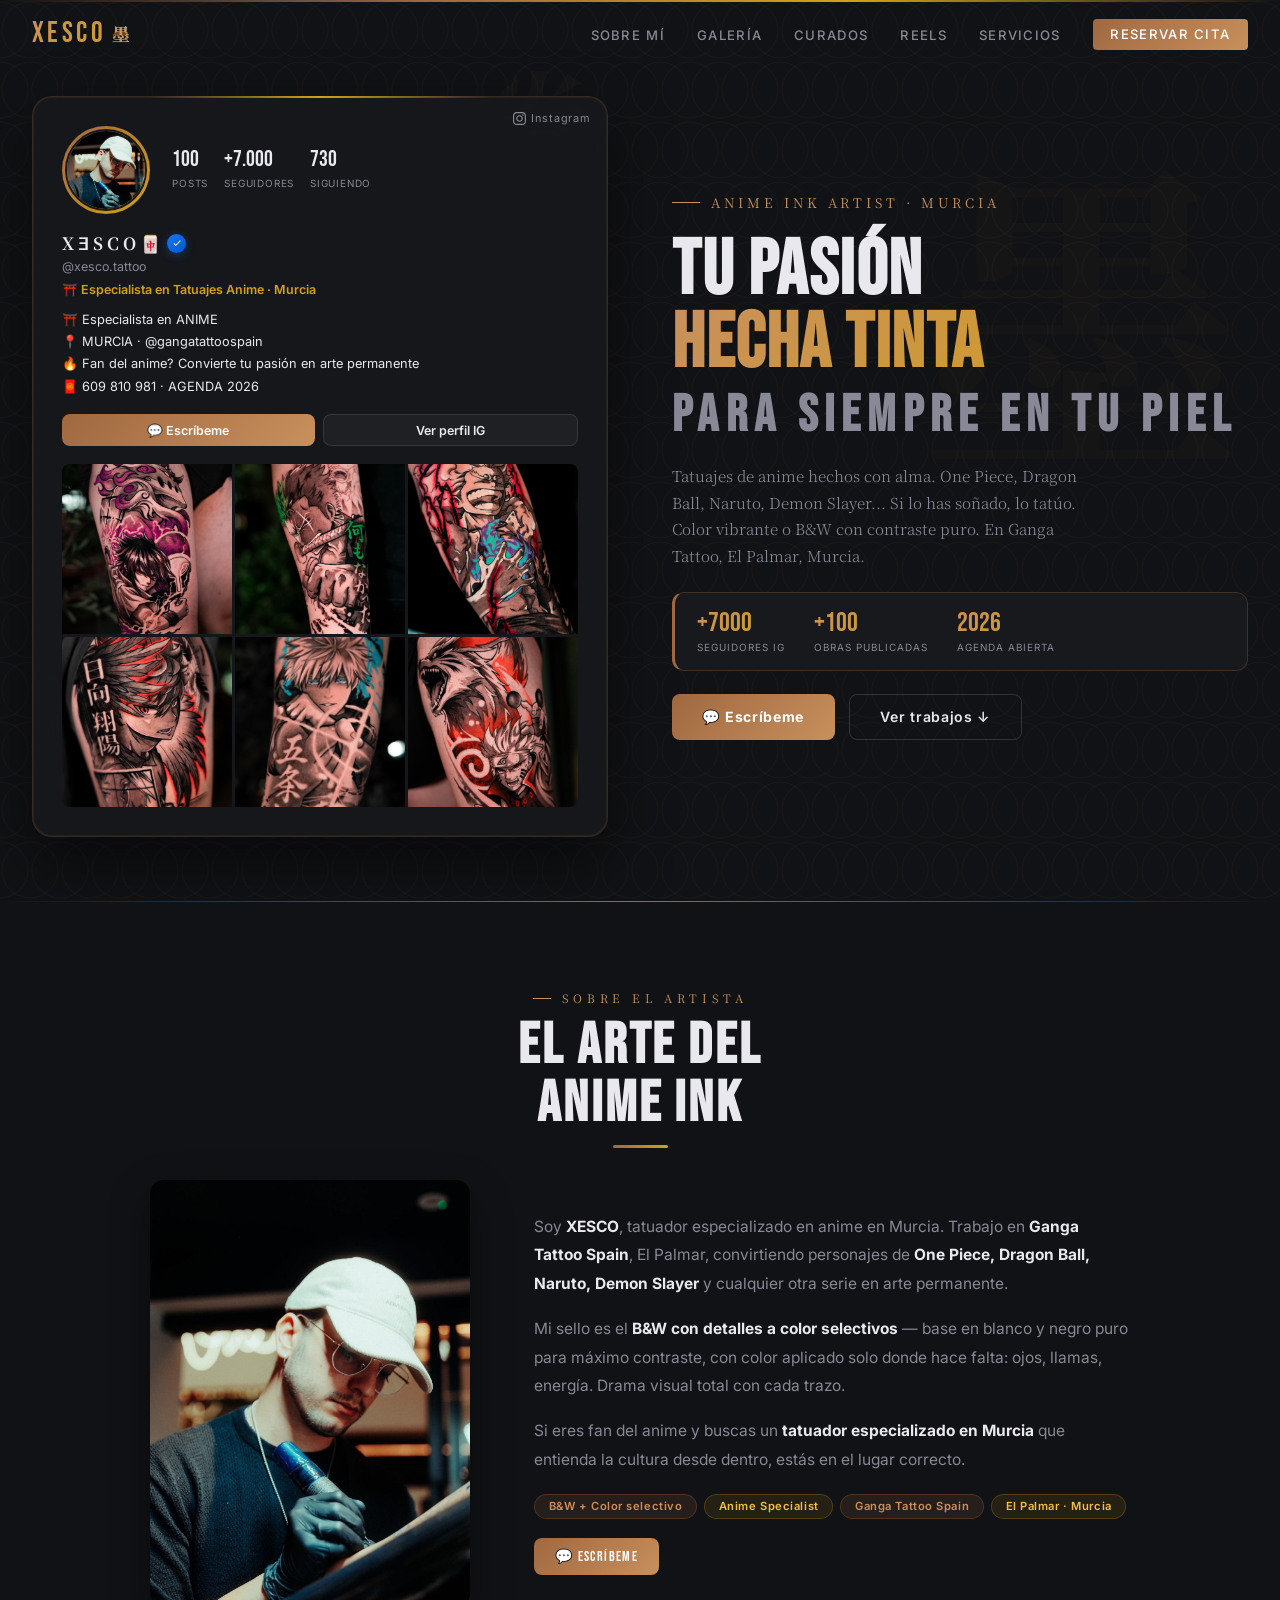
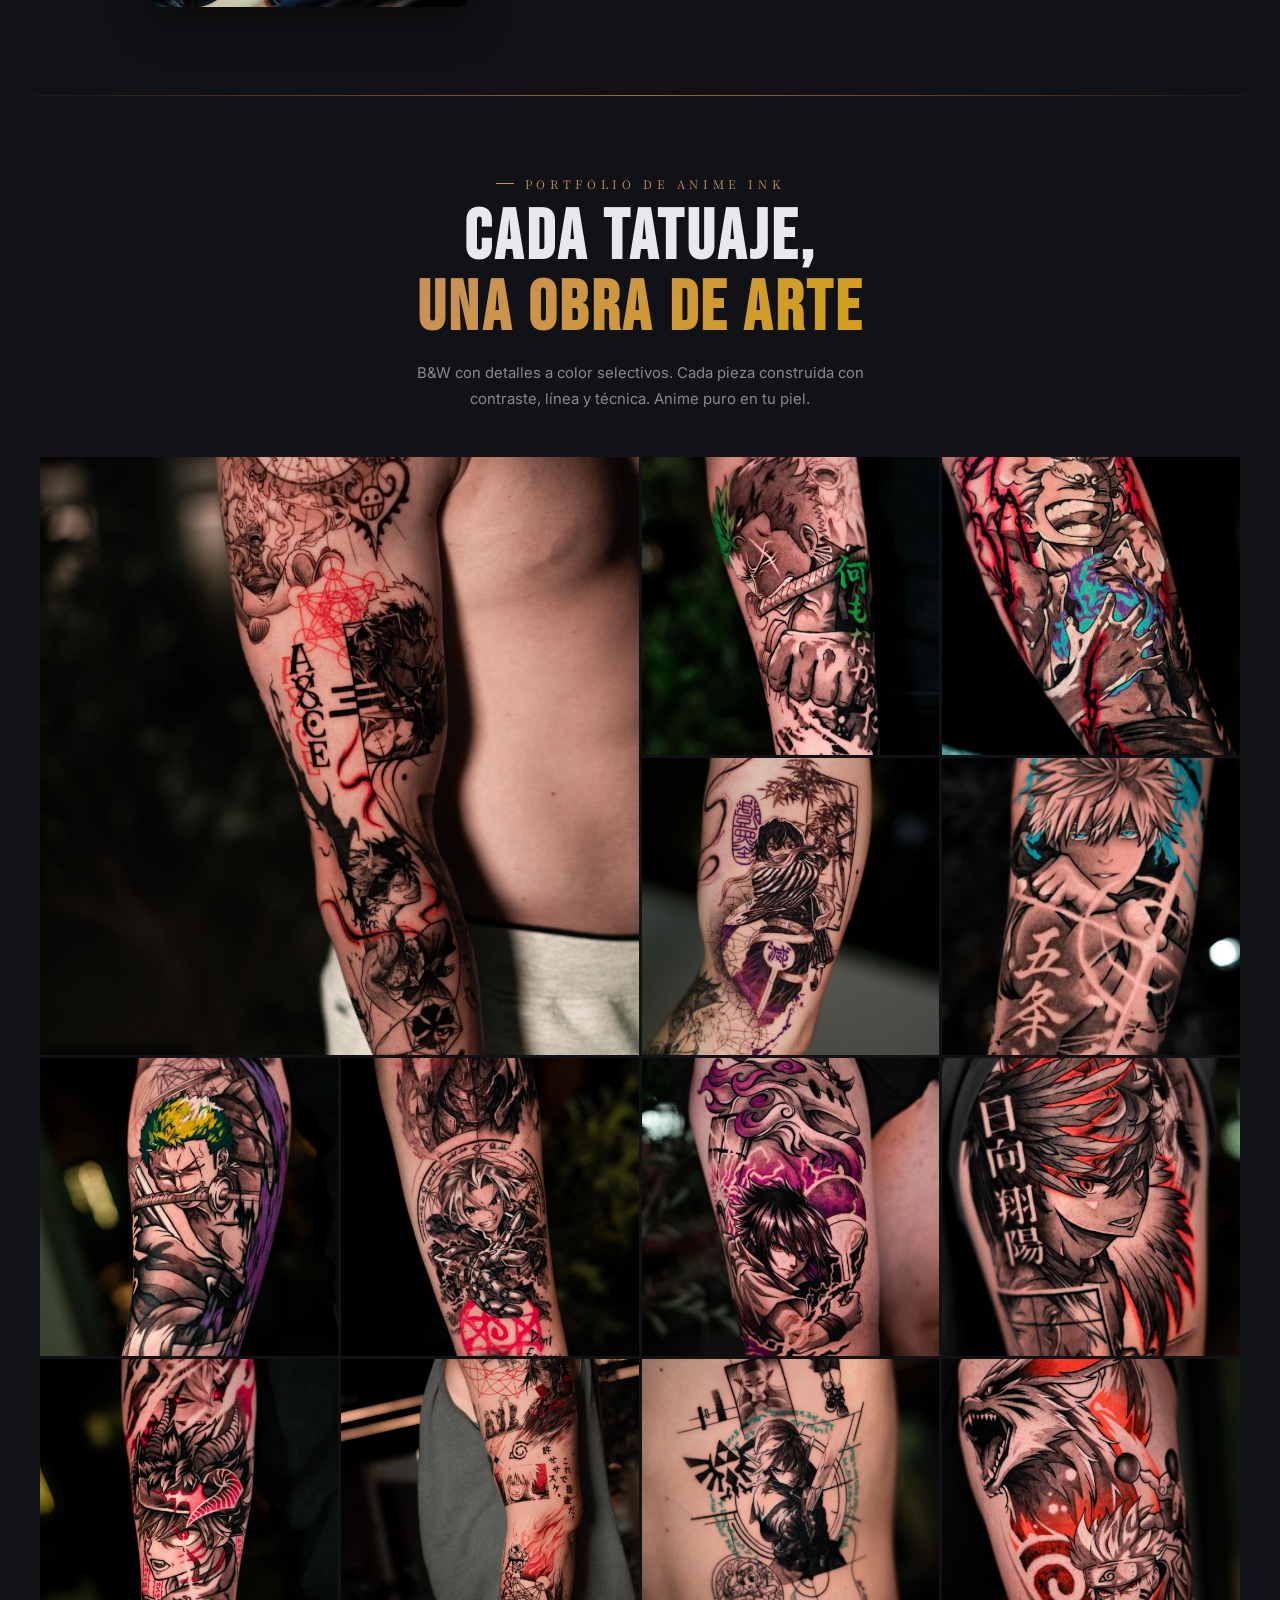
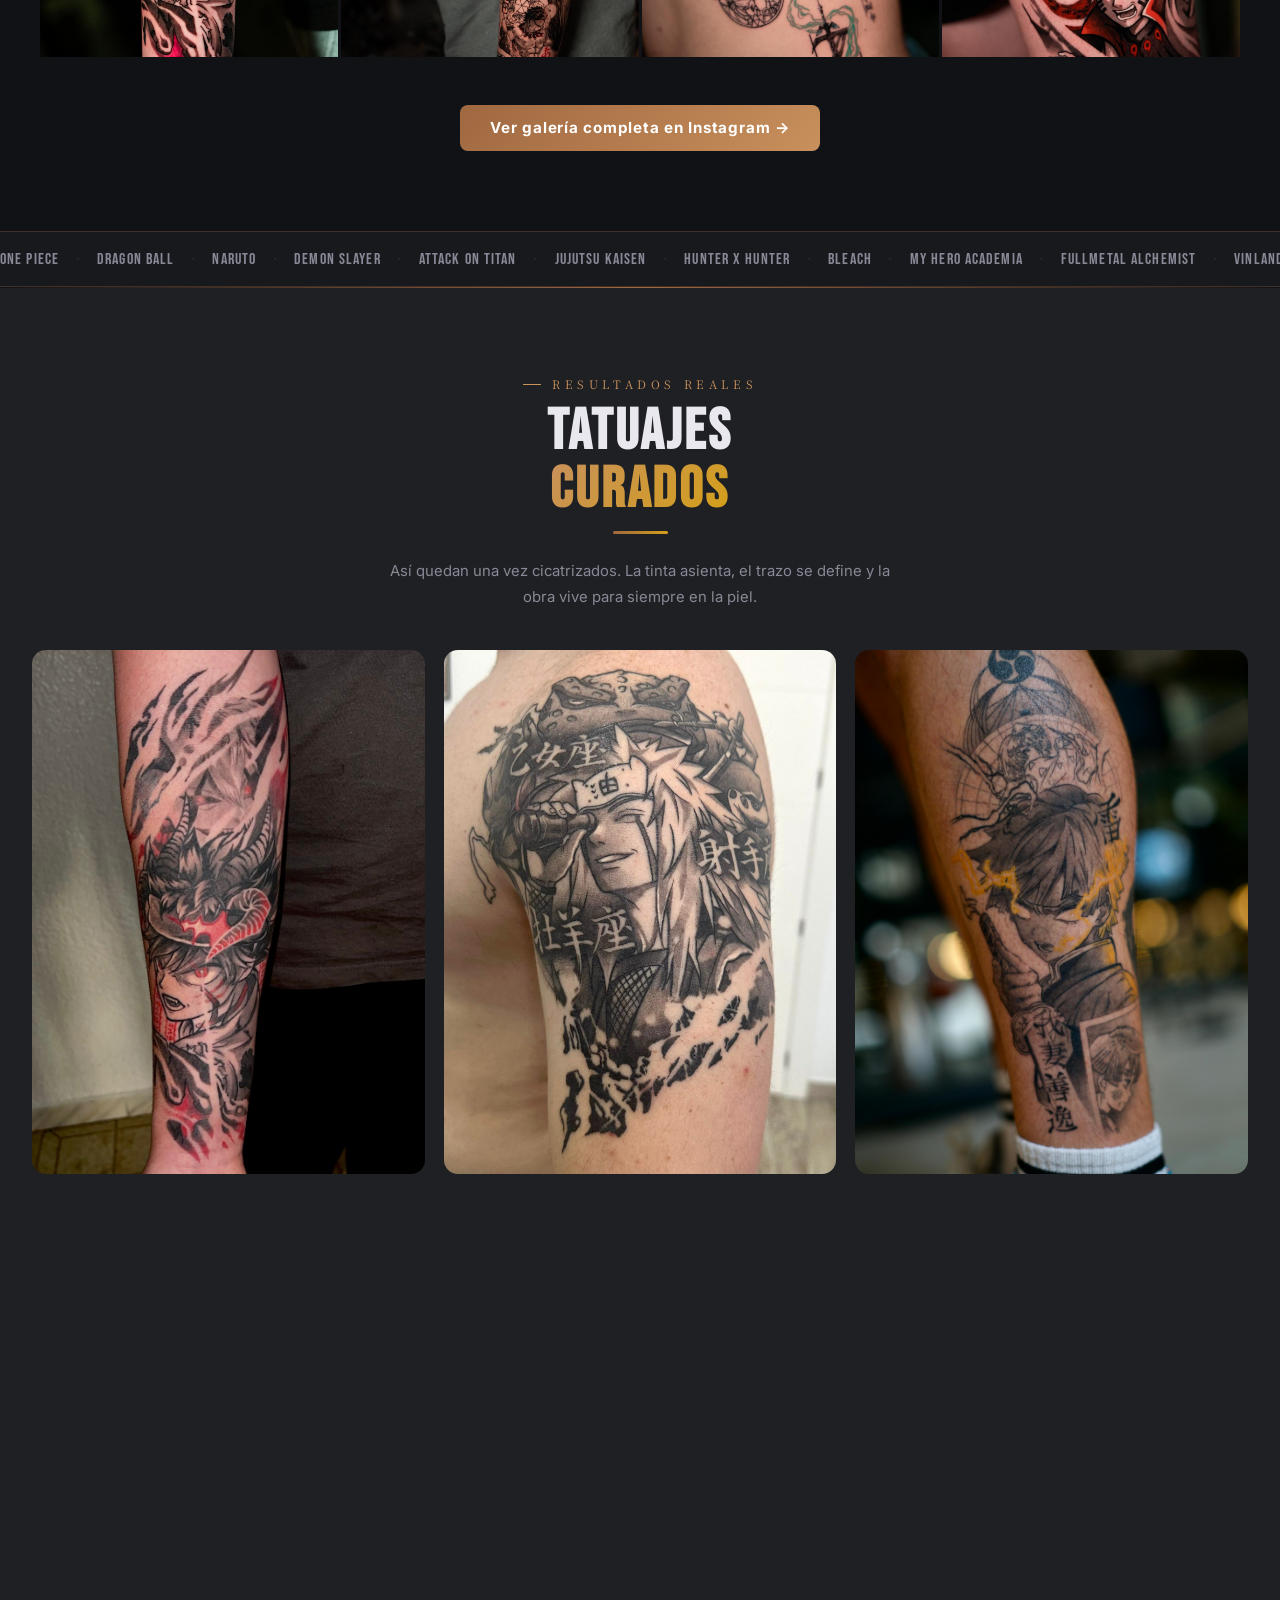
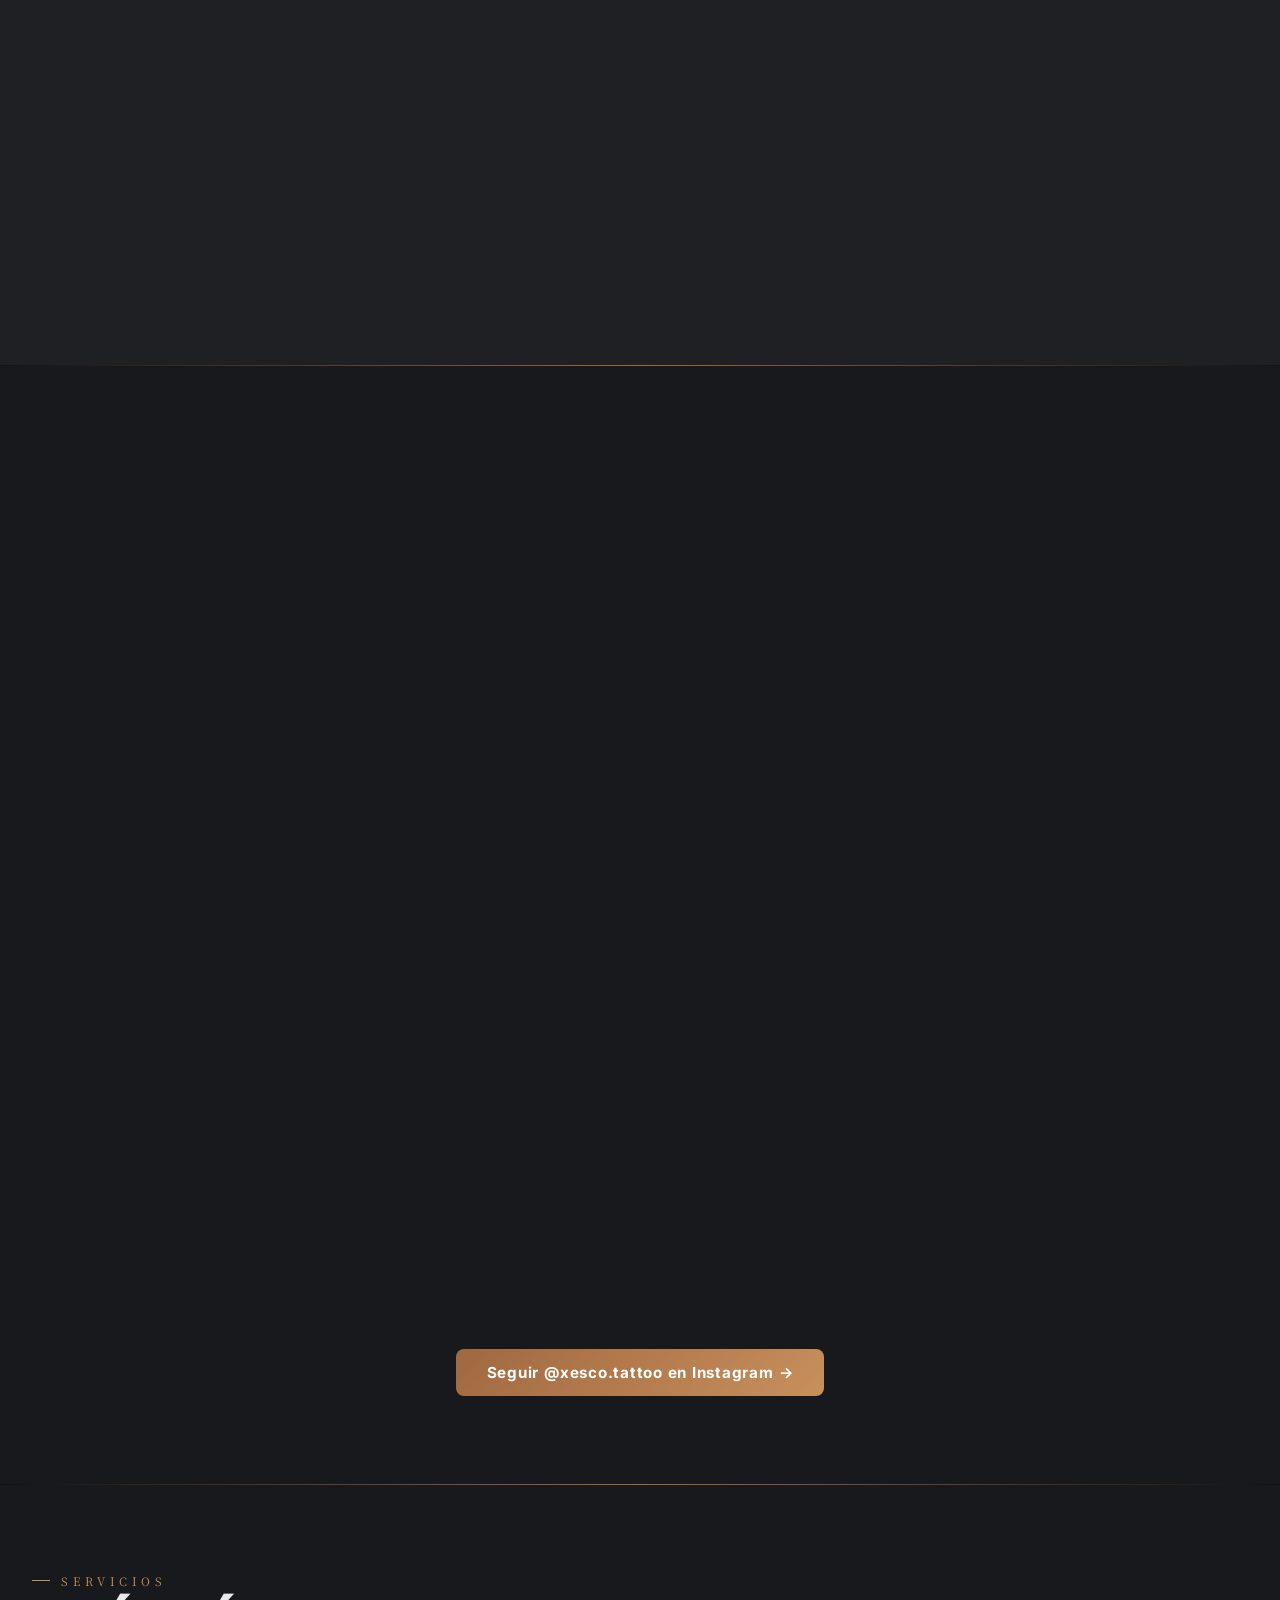
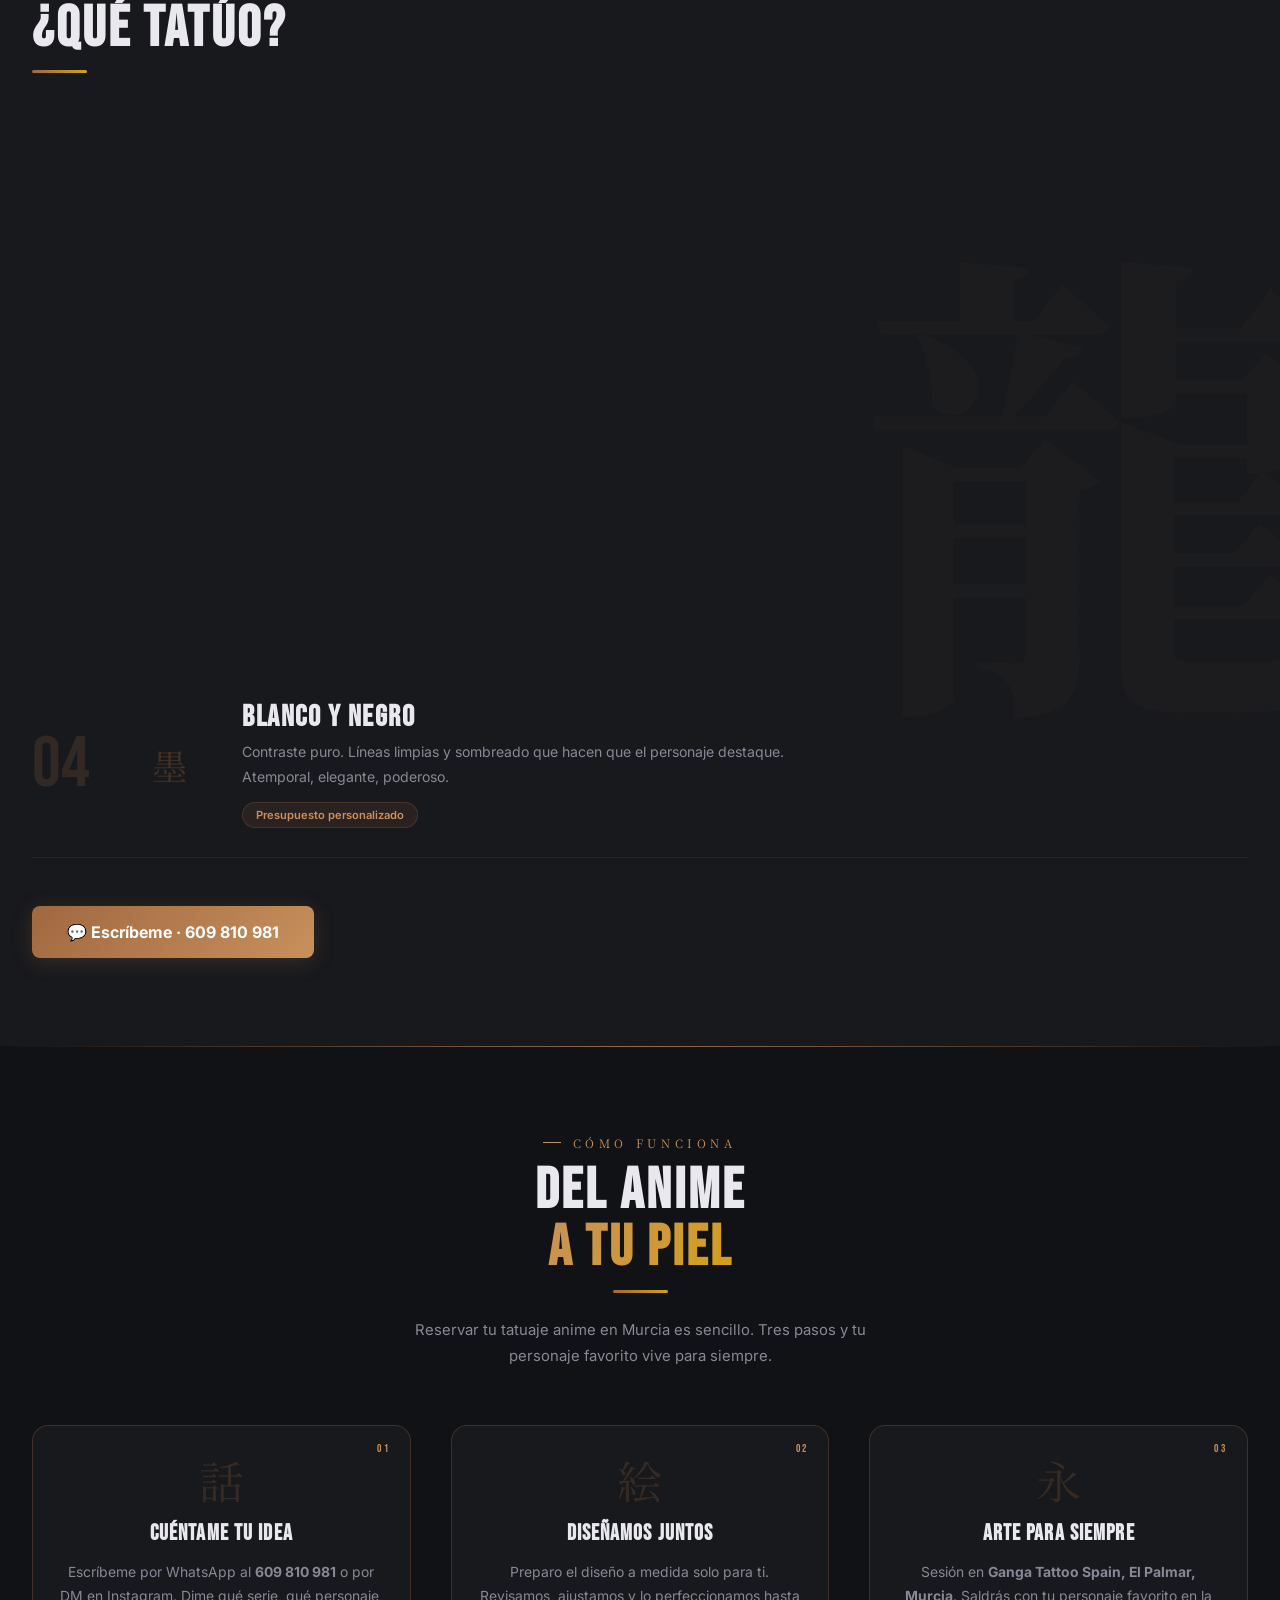
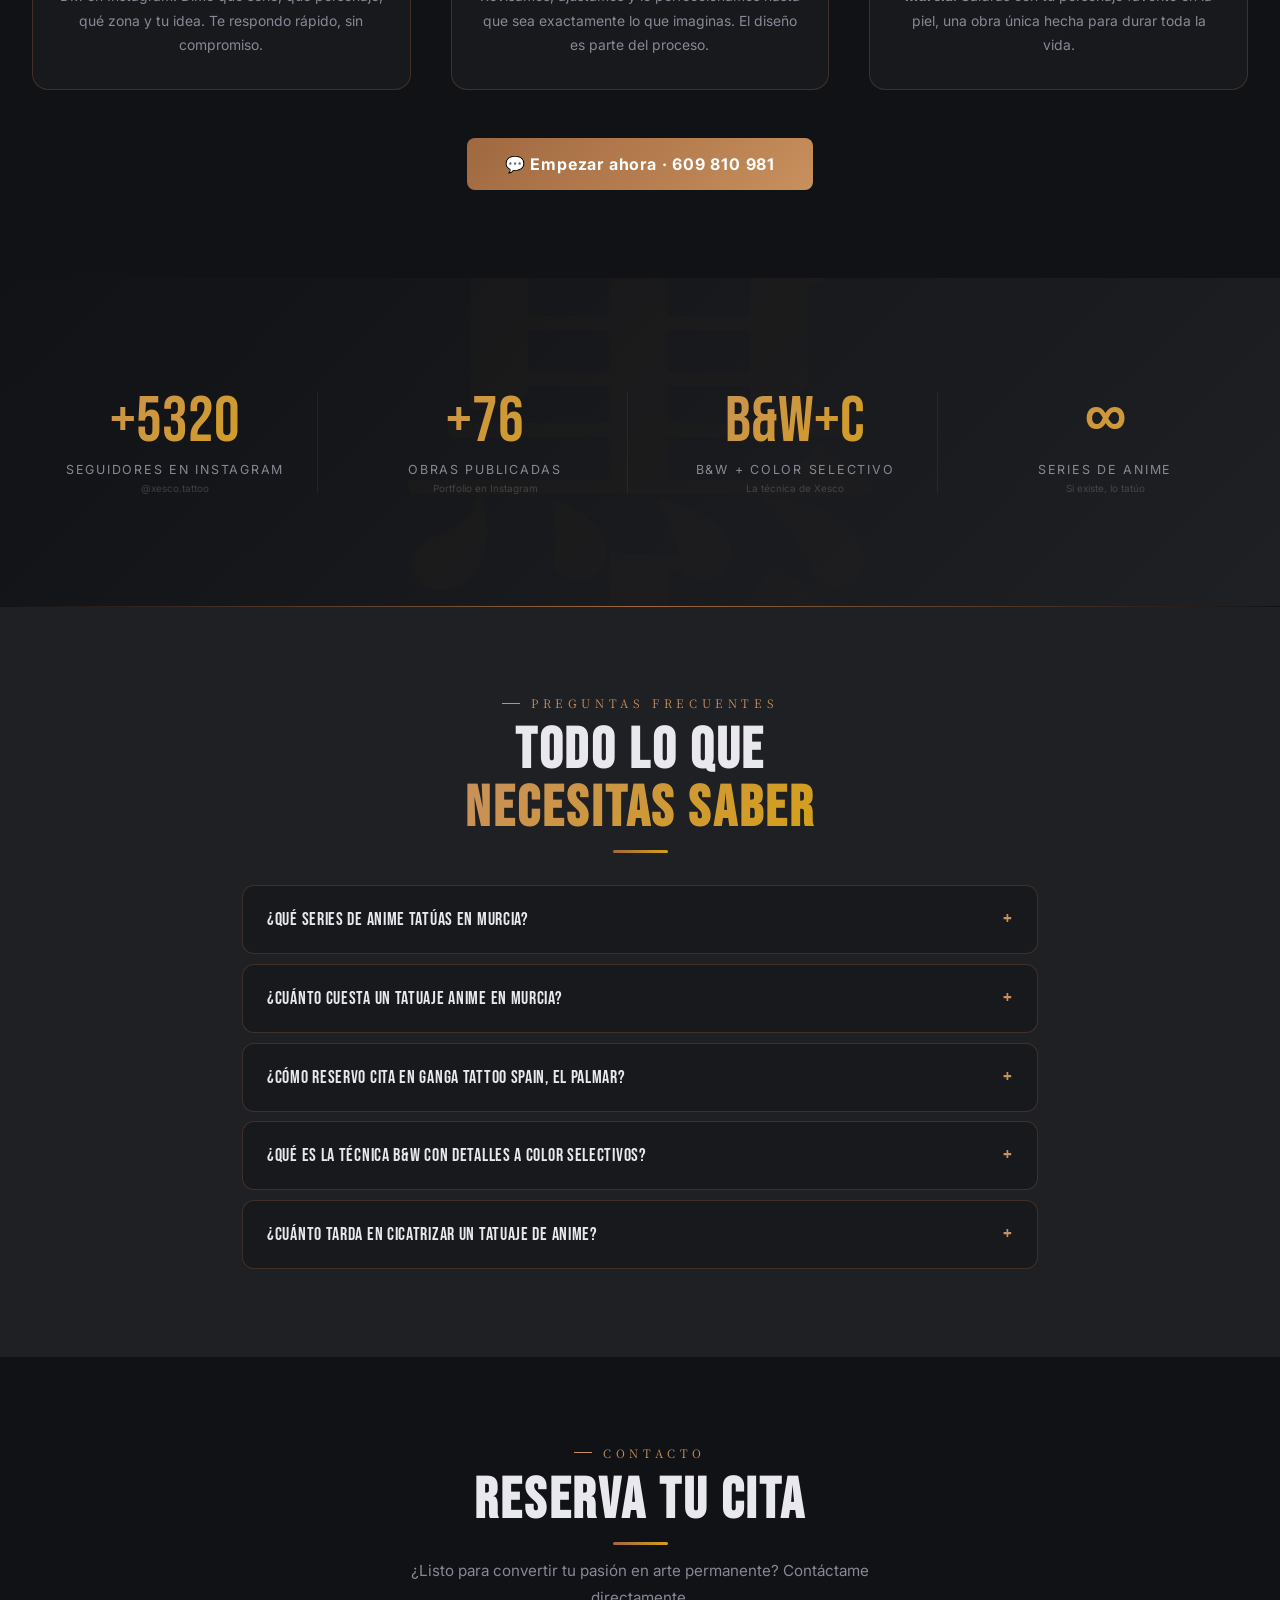
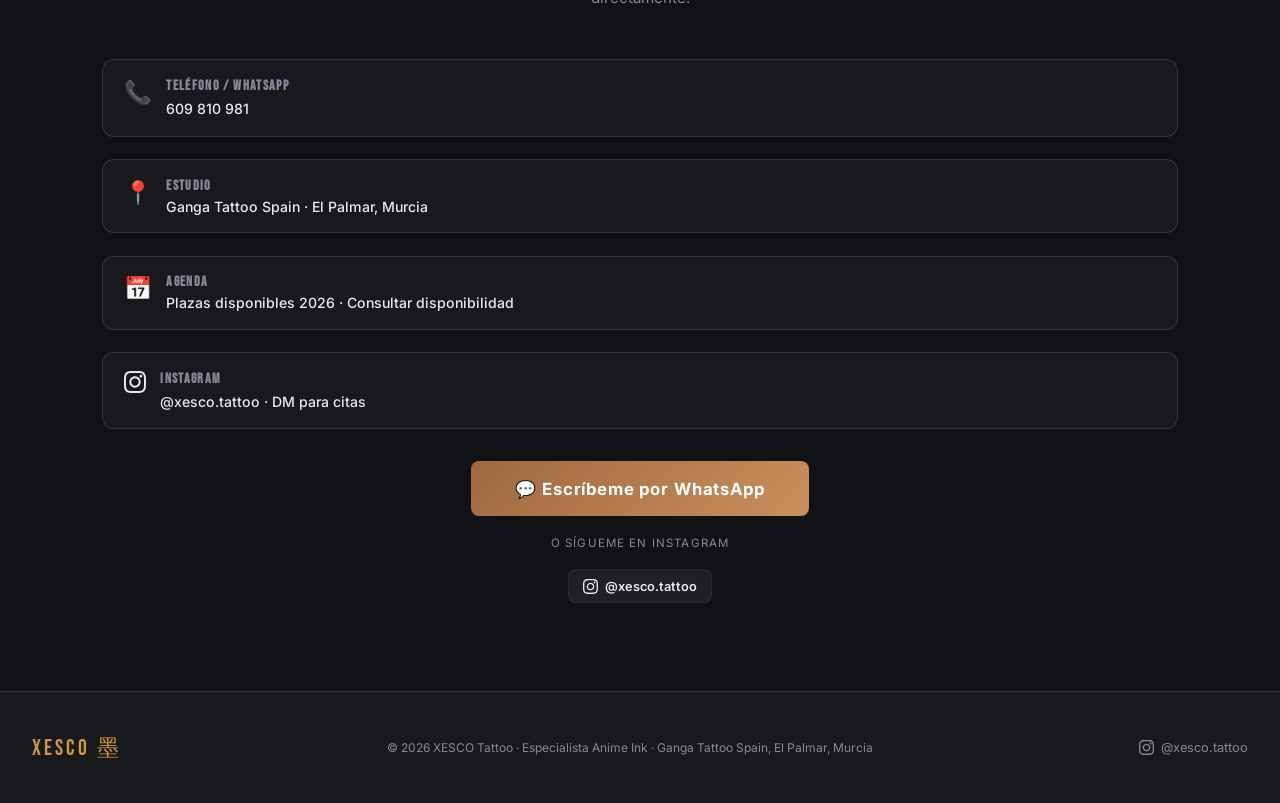
==== HTML/index.html @ 4e142ecc "Update index.html" ====
<!DOCTYPE html>
<html lang="es">

<head>
  <meta charset="UTF-8">
  <meta name="viewport" content="width=device-width, initial-scale=1.0">

  <!-- SEO básico -->
  <title>XESCO Tattoo | Tatuajes Anime Murcia — One Piece, Dragon Ball, Naruto</title>
  <meta name="description" content="XESCO, tatuador especialista en anime en Murcia. Tatuajes de One Piece, Dragon Ball, Naruto, Demon Slayer. Técnica B&W con detalles a color selectivos. Ganga Tattoo Spain, El Palmar · 609 810 981">
  <meta name="keywords" content="tatuajes anime murcia, tatuador anime murcia, tatuajes one piece murcia, tatuajes dragon ball murcia, tatuajes naruto murcia, demon slayer tattoo murcia, anime ink murcia, tatuador especializado anime, ganga tattoo el palmar, XESCO tattoo murcia, tatuajes blanco negro murcia">
  <meta name="author" content="XESCO">
  <meta name="robots" content="index, follow, max-image-preview:large, max-snippet:-1, max-video-preview:-1">
  <meta name="theme-color" content="#111215">
  <link rel="canonical" href="https://xescotattoo.com">

  <!-- Open Graph -->
  <meta property="og:type" content="website">
  <meta property="og:title" content="XESCO Tattoo — Tatuajes Anime Murcia | Especialista Anime Ink">
  <meta property="og:description" content="Tatuador especialista en anime en Murcia. One Piece, Dragon Ball, Naruto, Demon Slayer. B&W con detalles a color selectivos. Ganga Tattoo Spain, El Palmar. Reserva: 609 810 981">
  <meta property="og:image" content="https://xescotattoo.com/assets/instagram/profile.jpeg">
  <meta property="og:image:width" content="1200">
  <meta property="og:image:height" content="630">
  <meta property="og:image:alt" content="XESCO — Tatuador Anime Ink, Murcia">
  <meta property="og:url" content="https://xescotattoo.com">
  <meta property="og:locale" content="es_ES">
  <meta property="og:site_name" content="XESCO Tattoo">

  <!-- Twitter Card -->
  <meta name="twitter:card" content="summary_large_image">
  <meta name="twitter:title" content="XESCO Tattoo — Tatuajes Anime Murcia">
  <meta name="twitter:description" content="Tatuador especialista en anime en Murcia. B&W con detalles a color selectivos. One Piece, Dragon Ball, Naruto, Demon Slayer. Reserva tu cita.">
  <meta name="twitter:image" content="https://xescotattoo.com/assets/instagram/profile.jpeg">
  <meta name="twitter:image:alt" content="XESCO — Tatuador Anime Ink, Murcia">

  <!-- Schema.org JSON-LD -->
  <script type="application/ld+json">
  {
    "@context": "https://schema.org",
    "@graph": [
      {
        "@type": "LocalBusiness",
        "@id": "https://xescotattoo.com/#local-business",
        "name": "XESCO Tattoo",
        "alternateName": "Xesco Anime Ink",
        "description": "Tatuador especialista en anime en Murcia. One Piece, Dragon Ball, Naruto, Demon Slayer. Técnica B&W con detalles a color selectivos.",
        "url": "https://xescotattoo.com",
        "telephone": "+34609810981",
        "image": "https://xescotattoo.com/assets/instagram/profile.jpeg",
        "priceRange": "€€",
        "address": {
          "@type": "PostalAddress",
          "streetAddress": "Ganga Tattoo Spain",
          "addressLocality": "El Palmar",
          "addressRegion": "Murcia",
          "postalCode": "30120",
          "addressCountry": "ES"
        },
        "geo": {
          "@type": "GeoCoordinates",
          "latitude": 37.9565,
          "longitude": -1.0791
        },
        "sameAs": ["https://www.instagram.com/xesco.tattoo/"],
        "hasOfferCatalog": {
          "@type": "OfferCatalog",
          "name": "Servicios de Tatuaje Anime",
          "itemListElement": [
            {
              "@type": "Offer",
              "itemOffered": {
                "@type": "Service",
                "name": "Diseños a Medida",
                "description": "Tu idea hecha realidad. Fusión de personajes, escenas icónicas, homenajes personalizados de anime."
              }
            },
            {
              "@type": "Offer",
              "itemOffered": {
                "@type": "Service",
                "name": "B&W con Detalles a Color Selectivos",
                "description": "Base en blanco y negro con detalles a color aplicados de forma selectiva en ojos, llamas y energía."
              }
            },
            {
              "@type": "Offer",
              "itemOffered": {
                "@type": "Service",
                "name": "Composición Anime",
                "description": "Diseños minimalistas con personaje acompañado de líneas y figuras geométricas."
              }
            },
            {
              "@type": "Offer",
              "itemOffered": {
                "@type": "Service",
                "name": "Blanco y Negro",
                "description": "Contraste puro con líneas limpias y sombreado. Atemporal, elegante, poderoso."
              }
            }
          ]
        }
      },
      {
        "@type": "Person",
        "@id": "https://xescotattoo.com/#person-xesco",
        "name": "XESCO",
        "jobTitle": "Tatuador Especialista en Anime",
        "description": "Artista del tatuaje especializado en anime, trabajando en Ganga Tattoo Spain, El Palmar, Murcia.",
        "telephone": "+34609810981",
        "image": "https://xescotattoo.com/assets/instagram/profile.jpeg",
        "worksFor": {
          "@type": "LocalBusiness",
          "name": "Ganga Tattoo Spain",
          "address": {
            "@type": "PostalAddress",
            "addressLocality": "El Palmar",
            "addressRegion": "Murcia",
            "addressCountry": "ES"
          }
        },
        "sameAs": ["https://www.instagram.com/xesco.tattoo/"]
      },
      {
        "@type": "FAQPage",
        "@id": "https://xescotattoo.com/#faq",
        "mainEntity": [
          {
            "@type": "Question",
            "name": "¿Qué series de anime tatúas en Murcia?",
            "acceptedAnswer": {
              "@type": "Answer",
              "text": "Tatúo cualquier serie: One Piece, Dragon Ball, Naruto, Demon Slayer, Attack on Titan, Jujutsu Kaisen, Hunter x Hunter, Bleach, My Hero Academia, Fullmetal Alchemist, Vinland Saga y mucho más. Si existe, lo tatúo — solo necesito una referencia visual."
            }
          },
          {
            "@type": "Question",
            "name": "¿Cuánto cuesta un tatuaje anime en Murcia?",
            "acceptedAnswer": {
              "@type": "Answer",
              "text": "Cada pieza es única y el precio depende del tamaño, nivel de detalle y horas de trabajo estimadas. Escríbeme por WhatsApp al 609 810 981 con tu idea y te doy presupuesto personalizado sin compromiso."
            }
          },
          {
            "@type": "Question",
            "name": "¿Cómo reservo cita en Ganga Tattoo Spain, El Palmar, Murcia?",
            "acceptedAnswer": {
              "@type": "Answer",
              "text": "Escríbeme por WhatsApp al 609 810 981 o por DM en Instagram (@xesco.tattoo). Me cuentas tu idea, preparamos el diseño juntos, te paso el presupuesto y bloqueamos tu fecha. Agenda disponible para 2026."
            }
          },
          {
            "@type": "Question",
            "name": "¿Qué es la técnica B&W con detalles a color selectivos?",
            "acceptedAnswer": {
              "@type": "Answer",
              "text": "Es la técnica característica de XESCO: base en blanco y negro puro para máximo contraste, con color aplicado selectivamente en puntos clave como ojos, llamas o energía. El resultado combina el drama del B&W con el impacto del color exactamente donde hace falta."
            }
          },
          {
            "@type": "Question",
            "name": "¿Cuánto tarda en cicatrizar un tatuaje de anime?",
            "acceptedAnswer": {
              "@type": "Answer",
              "text": "La cicatrización superficial ocurre en 2-3 semanas; la completa entre 3-6 semanas según zona y tamaño. Hay una guía completa de cuidados post-tatuaje disponible en esta web."
            }
          }
        ]
      }
    ]
  }
  </script>

  <link rel="preconnect" href="https://fonts.googleapis.com">
  <link rel="preconnect" href="https://fonts.gstatic.com" crossorigin>
  <link href="https://fonts.googleapis.com/css2?family=Bebas+Neue&family=Noto+Serif+JP:wght@300;400;700&family=Inter:wght@300;400;500;600;700&display=swap" rel="stylesheet">
  <link rel="stylesheet" href="/CSS/style.css">
  <script src="/JS/index.js" defer></script>
</head>

<body>

  <!-- MOBILE MENU -->
  <div class="mob" id="mob" role="dialog" aria-modal="true" aria-label="Menú de navegación">
    <button class="mob-close" id="mobClose" aria-label="Cerrar menú">✕</button>
    <a href="#hero" class="mob-link">Inicio</a>
    <a href="#about" class="mob-link">Sobre Mí</a>
    <a href="#gallery" class="mob-link">Galería</a>
    <a href="#healed" class="mob-link">Curados</a>
    <a href="#reels" class="mob-link">Reels</a>
    <a href="#services" class="mob-link">Servicios</a>
    <a href="#contact" class="mob-link">Contacto</a>
  </div>

  <!-- NAV -->
  <nav class="nav" id="nav" aria-label="Navegación principal">
    <a href="#hero" class="nav-logo" aria-label="XESCO Tattoo — Inicio">XESCO <span class="nav-k" aria-hidden="true">墨</span></a>
    <ul class="nav-links">
      <li><a href="#about">Sobre Mí</a></li>
      <li><a href="#gallery">Galería</a></li>
      <li><a href="#healed">Curados</a></li>
      <li><a href="#reels">Reels</a></li>
      <li><a href="#services">Servicios</a></li>
      <li><a href="#contact" class="nav-cta">Reservar Cita</a></li>
    </ul>
    <button class="hamburger" id="hamburger" aria-label="Abrir menú" aria-expanded="false" aria-controls="mob"><span></span><span></span><span></span></button>
  </nav>

  <main id="main-content">

  <!-- HERO -->
  <section id="hero" aria-label="Presentación">
    <div class="hero-bg" aria-hidden="true"></div>
    <div class="kanji-deco" style="font-size:320px;right:3%;top:8%" aria-hidden="true">墨</div>
    <div class="kanji-deco" style="font-size:160px;left:2%;bottom:12%;animation-delay:2s" aria-hidden="true">永</div>
    <div class="kanji-deco" style="font-size:110px;left:38%;top:4%;animation-delay:4s" aria-hidden="true">炎</div>

    <div class="hero-content">
      <!-- IG CARD -->
      <div class="igcard rev-l">
        <div class="ig-tag" aria-hidden="true">
          <svg viewBox="0 0 24 24" aria-hidden="true">
            <path
              d="M12 2.163c3.204 0 3.584.012 4.85.07 3.252.148 4.771 1.691 4.919 4.919.058 1.265.069 1.645.069 4.849 0 3.205-.012 3.584-.069 4.849-.149 3.225-1.664 4.771-4.919 4.919-1.266.058-1.644.07-4.85.07-3.204 0-3.584-.012-4.849-.07-3.26-.149-4.771-1.699-4.919-4.92-.058-1.265-.07-1.644-.07-4.849 0-3.204.013-3.583.07-4.849.149-3.227 1.664-4.771 4.919-4.919 1.266-.057 1.645-.069 4.849-.069zm0-2.163c-3.259 0-3.667.014-4.947.072-4.358.2-6.78 2.618-6.98 6.98-.059 1.281-.073 1.689-.073 4.948 0 3.259.014 3.668.072 4.948.2 4.358 2.618 6.78 6.98 6.98 1.281.058 1.689.072 4.948.072 3.259 0 3.668-.014 4.948-.072 4.354-.2 6.782-2.618 6.979-6.98.059-1.28.073-1.689.073-4.948 0-3.259-.014-3.667-.072-4.947-.196-4.354-2.617-6.78-6.979-6.98-1.281-.059-1.69-.073-4.949-.073zm0 5.838c-3.403 0-6.162 2.759-6.162 6.162s2.759 6.163 6.162 6.163 6.162-2.759 6.162-6.163c0-3.403-2.759-6.162-6.162-6.162zm0 10.162c-2.209 0-4-1.79-4-4 0-2.209 1.791-4 4-4s4 1.791 4 4c0 2.21-1.791 4-4 4zm6.406-11.845c-.796 0-1.441.645-1.441 1.44s.645 1.44 1.441 1.44c.795 0 1.439-.645 1.439-1.44s-.644-1.44-1.439-1.44z" />
          </svg>
          Instagram
        </div>
        <div class="ig-top">
          <div class="ig-ring" aria-hidden="true">
            <div class="ig-ring-inner">
              <img src="/assets/instagram/profile.jpeg" alt="XESCO — Tatuador Anime Ink, Murcia" fetchpriority="high">
            </div>
          </div>
          <div class="ig-stats">
            <div><span class="ig-stat-n">100</span><span class="ig-stat-l">Posts</span></div>
            <div><span class="ig-stat-n">+7.000</span><span class="ig-stat-l">Seguidores</span></div>
            <div><span class="ig-stat-n">730</span><span class="ig-stat-l">Siguiendo</span></div>
          </div>
        </div>
        <div class="ig-nameline">
          <span class="ig-name">X Ǝ S C O 🀄️</span>
          <div class="vbadge" title="Cuenta verificada" aria-label="Cuenta verificada"><svg viewBox="0 0 24 24" aria-hidden="true">
              <path d="M9 16.17L4.83 12l-1.42 1.41L9 19 21 7l-1.41-1.41z" />
            </svg></div>
        </div>
        <a href="https://www.instagram.com/xesco.tattoo/" target="_blank" rel="noopener noreferrer" class="ig-handle">@xesco.tattoo</a>
        <div class="ig-cat">⛩️ Especialista en Tatuajes Anime · Murcia</div>
        <div class="ig-bio">⛩️ Especialista en ANIME
          📍 MURCIA · @gangatattoospain
          🔥 Fan del anime? Convierte tu pasión en arte permanente
          🧧 609 810 981 · AGENDA 2026</div>
        <div class="ig-btns">
          <a href="https://wa.me/34609810981" rel="noopener noreferrer" class="ig-btn ig-btn-p">💬 Escríbeme</a>
          <a href="https://www.instagram.com/xesco.tattoo/" target="_blank" rel="noopener noreferrer" class="ig-btn ig-btn-s">Ver perfil IG</a>
        </div>
        <div class="ig-grid" aria-label="Mini galería de tatuajes anime">
          <div class="ig-gi"><img src="/assets/instagram/post-8.jpeg" alt="Tatuaje anime B&W Murcia — XESCO Tattoo" loading="lazy"></div>
          <div class="ig-gi"><img src="/assets/instagram/post-2.jpeg" alt="Anime ink con detalles a color — XESCO Tattoo" loading="lazy"></div>
          <div class="ig-gi"><img src="/assets/instagram/post-3.jpeg" alt="Tatuaje anime estilo manga Murcia" loading="lazy"></div>
          <div class="ig-gi"><img src="/assets/instagram/post-9.jpeg" alt="Anime ink blanco y negro Murcia" loading="lazy"></div>
          <div class="ig-gi"><img src="/assets/instagram/post-5.jpeg" alt="Tattoo anime color selectivo Murcia" loading="lazy"></div>
          <div class="ig-gi"><img src="/assets/instagram/post-4.jpeg" alt="Tatuaje anime Ganga Tattoo El Palmar" loading="lazy"></div>
        </div>
      </div>

      <!-- RIGHT -->
      <div class="hero-r rev-r">
        <div class="eyebrow">Anime Ink Artist · Murcia</div>
        <h1 class="hero-h1">
          <span class="l1">TU PASIÓN</span>
          <span class="l2">HECHA TINTA</span>
          <span class="l3">para siempre en tu piel</span>
        </h1>
        <p class="hero-sub">Tatuajes de anime hechos con alma. One Piece, Dragon Ball, Naruto, Demon Slayer... Si lo has
          soñado, lo tatúo. Color vibrante o B&amp;W con contraste puro. En Ganga Tattoo, El Palmar, Murcia.</p>
        <div class="statsbar">
          <div>
            <div class="sb-n" data-count="7000">+7.000</div>
            <div class="sb-l">Seguidores IG</div>
          </div>
          <div>
            <div class="sb-n" data-count="100">+100</div>
            <div class="sb-l">Obras publicadas</div>
          </div>
          <div>
            <div class="sb-n">2026</div>
            <div class="sb-l">Agenda abierta</div>
          </div>
        </div>
        <div class="ctas">
          <a href="https://wa.me/34609810981" rel="noopener noreferrer" class="btn-main">💬 Escríbeme</a>
          <a href="#gallery" class="btn-ghost">Ver trabajos ↓</a>
        </div>
      </div>
    </div>
  </section>

  <div class="divider" aria-hidden="true"></div>

  <!-- ABOUT -->
  <section id="about" class="sec" aria-labelledby="about-title">
    <div class="about-header rev">
      <div class="tag">Sobre el artista</div>
      <h2 class="sec-title" id="about-title">El Arte del<br>Anime Ink</h2>
      <div class="rule" aria-hidden="true"></div>
    </div>
    <div class="about-grid">
      <div class="about-photo-single rev-l">
        <img src="/assets/instagram/profile.jpeg" alt="XESCO — Tatuador especialista en anime, Ganga Tattoo Spain, El Palmar, Murcia" loading="lazy">
      </div>
      <div class="about-text rev-r">
        <p>Soy <strong>XESCO</strong>, tatuador especializado en anime en Murcia. Trabajo en <strong>Ganga Tattoo Spain</strong>, El Palmar, convirtiendo personajes de <strong>One Piece, Dragon Ball, Naruto, Demon Slayer</strong> y cualquier otra serie en arte permanente.</p>
        <p>Mi sello es el <strong>B&amp;W con detalles a color selectivos</strong> — base en blanco y negro puro para máximo contraste, con color aplicado solo donde hace falta: ojos, llamas, energía. Drama visual total con cada trazo.</p>
        <p>Si eres fan del anime y buscas un <strong>tatuador especializado en Murcia</strong> que entienda la cultura desde dentro, estás en el lugar correcto.</p>
        <div class="about-badges">
          <span class="badge badge-r">B&amp;W + Color selectivo</span>
          <span class="badge badge-g">Anime Specialist</span>
          <span class="badge badge-r">Ganga Tattoo Spain</span>
          <span class="badge badge-g">El Palmar · Murcia</span>
        </div>
        <a href="https://wa.me/34609810981" target="_blank" rel="noopener noreferrer" class="ac-cta">💬 Escríbeme</a>
      </div>
    </div>
  </section>

  <div class="divider" aria-hidden="true"></div>

  <!-- GALLERY -->
  <section id="gallery" class="sec-full" aria-labelledby="gallery-title">
    <div class="gal-hdr" style="text-align: center;">
      <div class="tag">Portfolio de Anime Ink</div>
      <h2 class="sec-title" id="gallery-title" style="font-size:clamp(2.8rem,5.5vw,5rem);margin-bottom:.5rem">Cada tatuaje,<br><span style="background:linear-gradient(135deg,var(--red2),var(--gold));-webkit-background-clip:text;-webkit-text-fill-color:transparent;background-clip:text">una obra de arte</span></h2>
    </div>
    <p class="gal-subtitle">B&amp;W con detalles a color selectivos. Cada pieza construida con contraste, línea y técnica. Anime puro en tu piel.</p>
    <div class="gal-grid" id="galGrid">
      <div class="gi stag" data-idx="0"><img src="/assets/instagram/post-12.jpeg" alt="Tatuaje anime estilo manga líneas definidas — XESCO Tattoo Murcia" loading="lazy"><div class="gi-ov"><span class="gi-ov-label">Anime Ink</span><span class="gi-ov-zoom">⤢</span></div></div>
      <div class="gi stag" data-idx="1"><img src="/assets/instagram/post-2.jpeg" alt="Tatuaje anime B&W con detalles a color — XESCO Murcia" loading="lazy"><div class="gi-ov"><span class="gi-ov-label">Anime Ink</span><span class="gi-ov-zoom">⤢</span></div></div>
      <div class="gi stag" data-idx="2"><img src="/assets/instagram/post-3.jpeg" alt="Anime ink blanco negro contraste puro Murcia" loading="lazy"><div class="gi-ov"><span class="gi-ov-label">Anime Ink</span><span class="gi-ov-zoom">⤢</span></div></div>
      <div class="gi stag" data-idx="3"><img src="/assets/instagram/post-10.jpeg" alt="Tatuaje anime color selectivo ojos — XESCO Tattoo" loading="lazy"><div class="gi-ov"><span class="gi-ov-label">Anime Ink</span><span class="gi-ov-zoom">⤢</span></div></div>
      <div class="gi stag" data-idx="4"><img src="/assets/instagram/post-5.jpeg" alt="Tattoo anime trazo fino sombreado Murcia" loading="lazy"><div class="gi-ov"><span class="gi-ov-label">Anime Ink</span><span class="gi-ov-zoom">⤢</span></div></div>
      <div class="gi stag" data-idx="5"><img src="/assets/instagram/post-6.jpeg" alt="Tatuaje anime personaje — Ganga Tattoo El Palmar Murcia" loading="lazy"><div class="gi-ov"><span class="gi-ov-label">Anime Ink</span><span class="gi-ov-zoom">⤢</span></div></div>
      <div class="gi stag" data-idx="6"><img src="/assets/instagram/post-7.jpeg" alt="Anime ink composición geométrica Murcia" loading="lazy"><div class="gi-ov"><span class="gi-ov-label">Anime Ink</span><span class="gi-ov-zoom">⤢</span></div></div>
      <div class="gi stag" data-idx="7"><img src="/assets/instagram/post-8.jpeg" alt="Tatuaje anime blanco negro detallado — XESCO" loading="lazy"><div class="gi-ov"><span class="gi-ov-label">Anime Ink</span><span class="gi-ov-zoom">⤢</span></div></div>
      <div class="gi stag" data-idx="8"><img src="/assets/instagram/post-9.jpeg" alt="Anime tattoo llamas energía color — Murcia" loading="lazy"><div class="gi-ov"><span class="gi-ov-label">Anime Ink</span><span class="gi-ov-zoom">⤢</span></div></div>
      <div class="gi stag" data-idx="9"><img src="/assets/instagram/post-1.jpeg" alt="Tatuaje anime estilo oriental Murcia" loading="lazy"><div class="gi-ov"><span class="gi-ov-label">Anime Ink</span><span class="gi-ov-zoom">⤢</span></div></div>
      <div class="gi stag" data-idx="10"><img src="/assets/instagram/post-11.jpeg" alt="Anime ink diseño personalizado — XESCO Tattoo" loading="lazy"><div class="gi-ov"><span class="gi-ov-label">Anime Ink</span><span class="gi-ov-zoom">⤢</span></div></div>
      <div class="gi stag" data-idx="11"><img src="/assets/instagram/post-13.jpeg" alt="Tatuaje anime profesional Murcia — color selectivo" loading="lazy"><div class="gi-ov"><span class="gi-ov-label">Anime Ink</span><span class="gi-ov-zoom">⤢</span></div></div>
      <div class="gi stag" data-idx="12"><img src="/assets/instagram/post-4.jpeg" alt="Tattoo anime manga acabado profesional Murcia" loading="lazy"><div class="gi-ov"><span class="gi-ov-label">Anime Ink</span><span class="gi-ov-zoom">⤢</span></div></div>
    </div>
    <div style="text-align:center;margin-top:3rem;padding:0 2rem">
      <a href="https://www.instagram.com/xesco.tattoo/" target="_blank" rel="noopener noreferrer" class="btn-main" style="font-size:.95rem">Ver galería completa en Instagram →</a>
    </div>
  </section>

  <!-- SERIES BAND -->
  <section class="series-sec" aria-label="Series de anime disponibles para tatuar en Murcia">
    <div class="series-track-wrap" aria-hidden="true">
      <div class="series-track">
        <span>One Piece</span><span class="sdot">·</span>
        <span>Dragon Ball</span><span class="sdot">·</span>
        <span>Naruto</span><span class="sdot">·</span>
        <span>Demon Slayer</span><span class="sdot">·</span>
        <span>Attack on Titan</span><span class="sdot">·</span>
        <span>Jujutsu Kaisen</span><span class="sdot">·</span>
        <span>Hunter x Hunter</span><span class="sdot">·</span>
        <span>Bleach</span><span class="sdot">·</span>
        <span>My Hero Academia</span><span class="sdot">·</span>
        <span>Fullmetal Alchemist</span><span class="sdot">·</span>
        <span>Vinland Saga</span><span class="sdot">·</span>
        <span class="series-end">+ Cualquier serie ∞</span><span class="sdot">·</span>
        <!-- duplicate for seamless loop -->
        <span>One Piece</span><span class="sdot">·</span>
        <span>Dragon Ball</span><span class="sdot">·</span>
        <span>Naruto</span><span class="sdot">·</span>
        <span>Demon Slayer</span><span class="sdot">·</span>
        <span>Attack on Titan</span><span class="sdot">·</span>
        <span>Jujutsu Kaisen</span><span class="sdot">·</span>
        <span>Hunter x Hunter</span><span class="sdot">·</span>
        <span>Bleach</span><span class="sdot">·</span>
        <span>My Hero Academia</span><span class="sdot">·</span>
        <span>Fullmetal Alchemist</span><span class="sdot">·</span>
        <span>Vinland Saga</span><span class="sdot">·</span>
        <span class="series-end">+ Cualquier serie ∞</span><span class="sdot">·</span>
      </div>
    </div>
  </section>

  <div class="divider" aria-hidden="true"></div>

  <!-- HEALED -->
  <section id="healed" class="sec-full" aria-labelledby="healed-title">
    <div class="healed-in">
      <div class="healed-hdr rev">
        <div class="tag">Resultados Reales</div>
        <h2 class="sec-title" id="healed-title">Tatuajes<br><span style="background:linear-gradient(135deg,var(--red2),var(--gold));-webkit-background-clip:text;-webkit-text-fill-color:transparent;background-clip:text">Curados</span></h2>
        <div class="rule" aria-hidden="true"></div>
        <p style="color:var(--muted);font-size:.93rem;line-height:1.75;max-width:520px;margin:0 auto">Así quedan una vez cicatrizados. La tinta asienta, el trazo se define y la obra vive para siempre en la piel.</p>
      </div>
      <div class="healed-grid">
        <div class="hcard rev"><img src="/assets/instagram/curado-1.jpeg" alt="Tatuaje anime cicatrizado resultado final — XESCO Murcia" loading="lazy"><div class="hcard-ov"><span class="hcard-label">Resultado curado</span></div></div>
        <div class="hcard rev"><img src="/assets/instagram/curado-2.jpeg" alt="Anime ink curado tinta asentada — XESCO Murcia" loading="lazy"><div class="hcard-ov"><span class="hcard-label">Tinta asentada</span></div></div>
        <div class="hcard rev"><img src="/assets/instagram/curado-3.jpeg" alt="Tatuaje anime curado resultado real — XESCO Tattoo" loading="lazy"><div class="hcard-ov"><span class="hcard-label">Anime Ink curado</span></div></div>
        <div class="hcard rev"><img src="/assets/instagram/curado-4.jpeg" alt="Tinta cicatrizada tatuaje anime — Ganga Tattoo Murcia" loading="lazy"><div class="hcard-ov"><span class="hcard-label">Cicatrizado</span></div></div>
        <div class="hcard rev"><img src="/assets/instagram/curado-5.jpeg" alt="Tattoo anime totalmente cicatrizado — XESCO Murcia" loading="lazy"><div class="hcard-ov"><span class="hcard-label">Color vivo</span></div></div>
        <div class="hcard rev"><img src="/assets/instagram/curado-6.jpeg" alt="Resultado final tatuaje anime curado — XESCO Murcia" loading="lazy"><div class="hcard-ov"><span class="hcard-label">Resultado final</span></div></div>
      </div>
      <div class="healed-note rev">
        <p>¿Acabas de hacerte un tatuaje? Sigue la guía de cuidados para que tu obra quede perfecta para siempre.</p>
        <a href="/cuidados" class="btn-ghost" style="font-size:.88rem">📋 Guía completa de cuidados →</a>
      </div>
    </div>
  </section>

  <div class="divider" aria-hidden="true"></div>

  <!-- REELS -->
  <section id="reels" class="sec-full" aria-labelledby="reels-title">
    <div class="reels-in">
      <div class="reels-hdr rev">
        <div class="tag">Instagram Reels</div>
        <h2 class="sec-title" id="reels-title">Sígueme en<br><span style="background:linear-gradient(135deg,var(--red2),var(--gold));-webkit-background-clip:text;-webkit-text-fill-color:transparent;background-clip:text">Instagram</span></h2>
        <div class="rule" aria-hidden="true"></div>
        <p style="color:var(--muted);font-size:.93rem;line-height:1.75;max-width:500px;margin:0 auto">Nuevo contenido cada semana. Sígueme en <strong style="color:var(--txt)">@xesco.tattoo</strong> para no perderte ningún drop.</p>
      </div>
      <div class="rv-grid">

        <div class="rvcard rev">
          <div class="rv-head">
            <img src="/assets/instagram/profile.jpeg" alt="" class="rv-av" aria-hidden="true">
            <div class="rv-info">
              <span class="rv-handle">xesco.tattoo</span>
              <span class="rv-loc">Murcia · Anime Ink</span>
            </div>
            <span class="rv-badge" aria-hidden="true">REEL</span>
          </div>
          <div class="rv-wrap">
            <video src="/assets/instagram/reel-1.mp4" loop muted playsinline preload="metadata" class="rv-vid" aria-label="Reel 1 de XESCO Tattoo"></video>
            <div class="rv-play" aria-hidden="true">
              <div class="rv-play-circle"><svg viewBox="0 0 24 24"><path d="M8 5v14l11-7z"/></svg></div>
            </div>
            <button class="rv-mute" aria-label="Activar sonido">
              <svg class="icon-off" viewBox="0 0 24 24"><path d="M16.5 12c0-1.77-1.02-3.29-2.5-4.03v2.21l2.45 2.45c.03-.2.05-.41.05-.63zm2.5 0c0 .94-.2 1.82-.54 2.64l1.51 1.51C20.63 14.91 21 13.5 21 12c0-4.28-2.99-7.86-7-8.77v2.06c2.89.86 5 3.54 5 6.71zM4.27 3L3 4.27 7.73 9H3v6h4l5 5v-6.73l4.25 4.25c-.67.52-1.42.93-2.25 1.18v2.06c1.38-.31 2.63-.95 3.69-1.81L19.73 21 21 19.73l-9-9L4.27 3zM12 4L9.91 6.09 12 8.18V4z"/></svg>
              <svg class="icon-on" viewBox="0 0 24 24"><path d="M3 9v6h4l5 5V4L7 9H3zm13.5 3c0-1.77-1.02-3.29-2.5-4.03v8.05c1.48-.73 2.5-2.25 2.5-4.02zM14 3.23v2.06c2.89.86 5 3.54 5 6.71s-2.11 5.85-5 6.71v2.06c4.01-.91 7-4.49 7-8.77s-2.99-7.86-7-8.77z"/></svg>
            </button>
          </div>
          <a href="https://www.instagram.com/xesco.tattoo/reels/" target="_blank" rel="noopener noreferrer" class="rv-foot">Ver en Instagram ↗</a>
        </div>

        <div class="rvcard rev">
          <div class="rv-head">
            <img src="/assets/instagram/profile.jpeg" alt="" class="rv-av" aria-hidden="true">
            <div class="rv-info">
              <span class="rv-handle">xesco.tattoo</span>
              <span class="rv-loc">Murcia · Anime Ink</span>
            </div>
            <span class="rv-badge" aria-hidden="true">REEL</span>
          </div>
          <div class="rv-wrap">
            <video src="/assets/instagram/reel-2.mp4" loop muted playsinline preload="metadata" class="rv-vid" aria-label="Reel 2 de XESCO Tattoo"></video>
            <div class="rv-play" aria-hidden="true">
              <div class="rv-play-circle"><svg viewBox="0 0 24 24"><path d="M8 5v14l11-7z"/></svg></div>
            </div>
            <button class="rv-mute" aria-label="Activar sonido">
              <svg class="icon-off" viewBox="0 0 24 24"><path d="M16.5 12c0-1.77-1.02-3.29-2.5-4.03v2.21l2.45 2.45c.03-.2.05-.41.05-.63zm2.5 0c0 .94-.2 1.82-.54 2.64l1.51 1.51C20.63 14.91 21 13.5 21 12c0-4.28-2.99-7.86-7-8.77v2.06c2.89.86 5 3.54 5 6.71zM4.27 3L3 4.27 7.73 9H3v6h4l5 5v-6.73l4.25 4.25c-.67.52-1.42.93-2.25 1.18v2.06c1.38-.31 2.63-.95 3.69-1.81L19.73 21 21 19.73l-9-9L4.27 3zM12 4L9.91 6.09 12 8.18V4z"/></svg>
              <svg class="icon-on" viewBox="0 0 24 24"><path d="M3 9v6h4l5 5V4L7 9H3zm13.5 3c0-1.77-1.02-3.29-2.5-4.03v8.05c1.48-.73 2.5-2.25 2.5-4.02zM14 3.23v2.06c2.89.86 5 3.54 5 6.71s-2.11 5.85-5 6.71v2.06c4.01-.91 7-4.49 7-8.77s-2.99-7.86-7-8.77z"/></svg>
            </button>
          </div>
          <a href="https://www.instagram.com/xesco.tattoo/reels/" target="_blank" rel="noopener noreferrer" class="rv-foot">Ver en Instagram ↗</a>
        </div>

        <div class="rvcard rev">
          <div class="rv-head">
            <img src="/assets/instagram/profile.jpeg" alt="" class="rv-av" aria-hidden="true">
            <div class="rv-info">
              <span class="rv-handle">xesco.tattoo</span>
              <span class="rv-loc">Murcia · Anime Ink</span>
            </div>
            <span class="rv-badge" aria-hidden="true">REEL</span>
          </div>
          <div class="rv-wrap">
            <video src="/assets/instagram/reel-3.mp4" loop muted playsinline preload="metadata" class="rv-vid" aria-label="Reel 3 de XESCO Tattoo"></video>
            <div class="rv-play" aria-hidden="true">
              <div class="rv-play-circle"><svg viewBox="0 0 24 24"><path d="M8 5v14l11-7z"/></svg></div>
            </div>
            <button class="rv-mute" aria-label="Activar sonido">
              <svg class="icon-off" viewBox="0 0 24 24"><path d="M16.5 12c0-1.77-1.02-3.29-2.5-4.03v2.21l2.45 2.45c.03-.2.05-.41.05-.63zm2.5 0c0 .94-.2 1.82-.54 2.64l1.51 1.51C20.63 14.91 21 13.5 21 12c0-4.28-2.99-7.86-7-8.77v2.06c2.89.86 5 3.54 5 6.71zM4.27 3L3 4.27 7.73 9H3v6h4l5 5v-6.73l4.25 4.25c-.67.52-1.42.93-2.25 1.18v2.06c1.38-.31 2.63-.95 3.69-1.81L19.73 21 21 19.73l-9-9L4.27 3zM12 4L9.91 6.09 12 8.18V4z"/></svg>
              <svg class="icon-on" viewBox="0 0 24 24"><path d="M3 9v6h4l5 5V4L7 9H3zm13.5 3c0-1.77-1.02-3.29-2.5-4.03v8.05c1.48-.73 2.5-2.25 2.5-4.02zM14 3.23v2.06c2.89.86 5 3.54 5 6.71s-2.11 5.85-5 6.71v2.06c4.01-.91 7-4.49 7-8.77s-2.99-7.86-7-8.77z"/></svg>
            </button>
          </div>
          <a href="https://www.instagram.com/xesco.tattoo/reels/" target="_blank" rel="noopener noreferrer" class="rv-foot">Ver en Instagram ↗</a>
        </div>

      </div>
      <div style="text-align:center;margin-top:2.5rem">
        <a href="https://www.instagram.com/xesco.tattoo/" target="_blank" rel="noopener noreferrer" class="btn-main" style="font-size:.95rem">Seguir @xesco.tattoo en Instagram →</a>
      </div>
    </div>
  </section>

  <div class="divider" aria-hidden="true"></div>

  <!-- SERVICES -->
  <section id="services" class="sec-full" aria-labelledby="services-title">
    <div class="srv-in">
      <div>
        <div class="tag">Servicios</div>
        <h2 class="sec-title" id="services-title">¿Qué Tatúo?</h2>
        <div class="rule" aria-hidden="true"></div>
      </div>
      <div class="srv-rows">
        <div class="srow rev">
          <div class="srow-num" aria-hidden="true">01</div>
          <div class="srow-k" aria-hidden="true">夢</div>
          <div class="srow-body">
            <h3 class="srow-title">Diseños a Medida</h3>
            <div class="srow-desc">Tu idea hecha realidad. Fusión de personajes, escenas icónicas, homenajes personalizados. Cuéntame qué quieres y lo diseñamos juntos desde cero.</div>
            <span class="srow-tag">Presupuesto personalizado</span>
          </div>
        </div>
        <div class="srow rev">
          <div class="srow-num" aria-hidden="true">02</div>
          <div class="srow-k" aria-hidden="true">炎</div>
          <div class="srow-body">
            <h3 class="srow-title">B&amp;W · Detalles Color</h3>
            <div class="srow-desc">Base en blanco y negro con contraste puro. Detalles a color aplicados de forma selectiva — ojos, llamas, energía — para dar vida al personaje sin perder el drama del B&amp;W.</div>
            <span class="srow-tag">Presupuesto personalizado</span>
          </div>
        </div>
        <div class="srow rev">
          <div class="srow-num" aria-hidden="true">03</div>
          <div class="srow-k" aria-hidden="true">雅</div>
          <div class="srow-body">
            <h3 class="srow-title">Composición Anime</h3>
            <div class="srow-desc">Diseños minimalistas llenos de historia sobre el personaje, acompañados de líneas y figuras geométricas para darle el toque elegante y sutil.</div>
            <span class="srow-tag">Presupuesto personalizado</span>
          </div>
        </div>
        <div class="srow rev">
          <div class="srow-num" aria-hidden="true">04</div>
          <div class="srow-k" aria-hidden="true">墨</div>
          <div class="srow-body">
            <h3 class="srow-title">Blanco y Negro</h3>
            <div class="srow-desc">Contraste puro. Líneas limpias y sombreado que hacen que el personaje destaque. Atemporal, elegante, poderoso.</div>
            <span class="srow-tag">Presupuesto personalizado</span>
          </div>
        </div>
      </div>
      <div style="margin-top:3rem">
        <a href="https://wa.me/34609810981" rel="noopener noreferrer"
          style="background:linear-gradient(135deg,var(--red),var(--red2));color:#fff;text-decoration:none;border-radius:8px;font-weight:700;font-size:1rem;padding:1rem 2.2rem;display:inline-flex;align-items:center;gap:.5rem;transition:all .3s;box-shadow:0 4px 20px rgba(160,104,64,.25)">💬 Escríbeme · 609 810 981</a>
      </div>
    </div>
  </section>

  <div class="divider" aria-hidden="true"></div>

  <!-- PROCESO -->
  <section id="proceso" class="sec-full" aria-labelledby="proceso-title">
    <div class="proc-in">
      <div class="proc-hdr rev">
        <div class="tag" style="justify-content:center">Cómo Funciona</div>
        <h2 class="sec-title" id="proceso-title">Del Anime<br><span style="background:linear-gradient(135deg,var(--red2),var(--gold));-webkit-background-clip:text;-webkit-text-fill-color:transparent;background-clip:text">a tu Piel</span></h2>
        <div class="rule" aria-hidden="true" style="margin:.8rem auto 1.5rem"></div>
        <p style="color:var(--muted);font-size:.93rem;line-height:1.75;max-width:480px;margin:0 auto">Reservar tu tatuaje anime en Murcia es sencillo. Tres pasos y tu personaje favorito vive para siempre.</p>
      </div>
      <div class="proc-grid">
        <div class="pstep rev">
          <div class="pstep-num" aria-hidden="true">01</div>
          <div class="pstep-k" aria-hidden="true">話</div>
          <h3 class="pstep-title">Cuéntame tu Idea</h3>
          <p class="pstep-desc">Escríbeme por WhatsApp al <strong>609 810 981</strong> o por DM en Instagram. Dime qué serie, qué personaje, qué zona y tu idea. Te respondo rápido, sin compromiso.</p>
        </div>
        <div class="pstep rev">
          <div class="pstep-num" aria-hidden="true">02</div>
          <div class="pstep-k" aria-hidden="true">絵</div>
          <h3 class="pstep-title">Diseñamos Juntos</h3>
          <p class="pstep-desc">Preparo el diseño a medida solo para ti. Revisamos, ajustamos y lo perfeccionamos hasta que sea exactamente lo que imaginas. El diseño es parte del proceso.</p>
        </div>
        <div class="pstep rev">
          <div class="pstep-num" aria-hidden="true">03</div>
          <div class="pstep-k" aria-hidden="true">永</div>
          <h3 class="pstep-title">Arte para Siempre</h3>
          <p class="pstep-desc">Sesión en <strong>Ganga Tattoo Spain, El Palmar, Murcia</strong>. Saldrás con tu personaje favorito en la piel, una obra única hecha para durar toda la vida.</p>
        </div>
      </div>
      <div class="proc-cta rev">
        <a href="https://wa.me/34609810981" rel="noopener noreferrer" class="btn-main" style="font-size:1rem;padding:1rem 2.4rem">💬 Empezar ahora · 609 810 981</a>
      </div>
    </div>
  </section>

  <!-- METRICS -->
  <section id="metrics" class="sec-full" aria-label="Estadísticas">
    <div class="met-in">
      <div class="met-grid">
        <div class="mc rev">
          <div class="mc-n" data-count="7000">+7.000</div>
          <div class="mc-l">Seguidores en Instagram</div>
          <div class="mc-s">@xesco.tattoo</div>
        </div>
        <div class="mc rev">
          <div class="mc-n" data-count="100">+100</div>
          <div class="mc-l">Obras publicadas</div>
          <div class="mc-s">Portfolio en Instagram</div>
        </div>
        <div class="mc rev">
          <div class="mc-n">B&amp;W+C</div>
          <div class="mc-l">B&amp;W + Color selectivo</div>
          <div class="mc-s">La técnica de Xesco</div>
        </div>
        <div class="mc rev">
          <div class="mc-n">∞</div>
          <div class="mc-l">Series de anime</div>
          <div class="mc-s">Si existe, lo tatúo</div>
        </div>
      </div>
    </div>
  </section>

  <div class="divider" aria-hidden="true"></div>

  <!-- FAQ -->
  <section id="faq" class="sec-full" aria-labelledby="faq-title">
    <div class="faq-in">
      <div class="faq-hdr rev">
        <div class="tag" style="justify-content:center">Preguntas Frecuentes</div>
        <h2 class="sec-title" id="faq-title">Todo lo que<br><span style="background:linear-gradient(135deg,var(--red2),var(--gold));-webkit-background-clip:text;-webkit-text-fill-color:transparent;background-clip:text">Necesitas Saber</span></h2>
        <div class="rule" aria-hidden="true" style="margin:.8rem auto 2rem"></div>
      </div>
      <div class="faq-list">
        <details class="faq-item rev">
          <summary class="faq-q">¿Qué series de anime tatúas en Murcia?</summary>
          <div class="faq-a">
            <p>Tatúo cualquier serie: <strong>One Piece, Dragon Ball, Naruto, Demon Slayer, Attack on Titan, Jujutsu Kaisen, Hunter x Hunter, Bleach, My Hero Academia, Fullmetal Alchemist, Vinland Saga</strong> y mucho más. Si existe, lo tatúo — solo necesito una referencia visual.</p>
          </div>
        </details>
        <details class="faq-item rev">
          <summary class="faq-q">¿Cuánto cuesta un tatuaje anime en Murcia?</summary>
          <div class="faq-a">
            <p>Cada pieza es única y el precio depende del tamaño, nivel de detalle y horas de trabajo estimadas. Escríbeme por WhatsApp con tu idea y te doy <strong>presupuesto personalizado sin compromiso</strong>. No tengo precios fijos porque ningún diseño es igual.</p>
          </div>
        </details>
        <details class="faq-item rev">
          <summary class="faq-q">¿Cómo reservo cita en Ganga Tattoo Spain, El Palmar?</summary>
          <div class="faq-a">
            <p>Escríbeme por WhatsApp al <strong>609 810 981</strong> o por DM en Instagram <strong>@xesco.tattoo</strong>. Me cuentas tu idea, preparamos el diseño juntos, te paso el presupuesto y bloqueamos tu fecha. Tengo <strong>agenda disponible para 2026</strong>.</p>
          </div>
        </details>
        <details class="faq-item rev">
          <summary class="faq-q">¿Qué es la técnica B&amp;W con detalles a color selectivos?</summary>
          <div class="faq-a">
            <p>Es mi técnica característica: trabajo la base en <strong>blanco y negro puro</strong> para conseguir el máximo contraste y drama. Después aplico color de forma muy selectiva — solo en los puntos que lo necesitan: ojos, llamas, energía, katanas. El resultado es poderoso porque el color destaca exactamente donde tiene que destacar.</p>
          </div>
        </details>
        <details class="faq-item rev">
          <summary class="faq-q">¿Cuánto tarda en cicatrizar un tatuaje de anime?</summary>
          <div class="faq-a">
            <p>La cicatrización superficial ocurre en <strong>2-3 semanas</strong>; la completa entre <strong>3-6 semanas</strong> según la zona y tamaño del tatuaje. Te explico todos los cuidados al terminar la sesión. También tienes la <a href="cuidados.html" style="color:var(--red2)">guía completa de cuidados post-tatuaje</a> en esta web.</p>
          </div>
        </details>
      </div>
    </div>
  </section>

  <!-- CONTACT -->
  <section id="contact" aria-labelledby="contact-title">
    <div class="rev" style="text-align:center;margin-bottom:3rem">
      <div class="tag" style="justify-content:center">Contacto</div>
      <h2 class="sec-title" id="contact-title">Reserva tu Cita</h2>
      <div class="rule" style="margin:.8rem auto 0" aria-hidden="true"></div>
      <p style="color:var(--muted);font-size:.95rem;line-height:1.75;max-width:480px;margin:.8rem auto 0">¿Listo para convertir tu pasión en arte permanente? Contáctame directamente.</p>
    </div>
    <div class="ci rev">
      <div class="citem">
        <div class="cii" aria-hidden="true">📞</div>
        <div class="cit">
          <h3>Teléfono / WhatsApp</h3><a href="https://wa.me/34609810981" rel="noopener noreferrer">609 810 981</a>
        </div>
      </div>
      <div class="citem">
        <div class="cii" aria-hidden="true">📍</div>
        <div class="cit">
          <h3>Estudio</h3>
          <p>Ganga Tattoo Spain · El Palmar, Murcia</p>
        </div>
      </div>
      <div class="citem">
        <div class="cii" aria-hidden="true">📅</div>
        <div class="cit">
          <h3>Agenda</h3>
          <p>Plazas disponibles 2026 · Consultar disponibilidad</p>
        </div>
      </div>
      <div class="citem">
        <div class="cii" style="display:flex;align-items:center" aria-hidden="true"><svg viewBox="0 0 24 24" style="width:22px;height:22px;fill:currentColor" aria-hidden="true"><path d="M12 2.163c3.204 0 3.584.012 4.85.07 3.252.148 4.771 1.691 4.919 4.919.058 1.265.069 1.645.069 4.849 0 3.205-.012 3.584-.069 4.849-.149 3.225-1.664 4.771-4.919 4.919-1.266.058-1.644.07-4.85.07-3.204 0-3.584-.012-4.849-.07-3.26-.149-4.771-1.699-4.919-4.92-.058-1.265-.07-1.644-.07-4.849 0-3.204.013-3.583.07-4.849.149-3.227 1.664-4.771 4.919-4.919 1.266-.057 1.645-.069 4.849-.069zm0-2.163c-3.259 0-3.667.014-4.947.072-4.358.2-6.78 2.618-6.98 6.98-.059 1.281-.073 1.689-.073 4.948 0 3.259.014 3.668.072 4.948.2 4.358 2.618 6.78 6.98 6.98 1.281.058 1.689.072 4.948.072 3.259 0 3.668-.014 4.948-.072 4.354-.2 6.782-2.618 6.979-6.98.059-1.28.073-1.689.073-4.948 0-3.259-.014-3.667-.072-4.947-.196-4.354-2.617-6.78-6.979-6.98-1.281-.059-1.69-.073-4.949-.073zm0 5.838c-3.403 0-6.162 2.759-6.162 6.162s2.759 6.163 6.162 6.163 6.162-2.759 6.162-6.163c0-3.403-2.759-6.162-6.162-6.162zm0 10.162c-2.209 0-4-1.79-4-4 0-2.209 1.791-4 4-4s4 1.791 4 4c0 2.21-1.791 4-4 4zm6.406-11.845c-.796 0-1.441.645-1.441 1.44s.645 1.44 1.441 1.44c.795 0 1.439-.645 1.439-1.44s-.644-1.44-1.439-1.44z"/></svg></div>
        <div class="cit">
          <h3>Instagram</h3>
          <a href="https://www.instagram.com/xesco.tattoo/" target="_blank" rel="noopener noreferrer">@xesco.tattoo · DM para citas</a>
        </div>
      </div>
    </div>
    <div class="rev" style="margin-top:2rem;display:flex;flex-direction:column;align-items:center;gap:1.2rem">
      <a href="https://wa.me/34609810981" rel="noopener noreferrer" class="btn-main" style="font-size:1.05rem;padding:1.1rem 2.8rem">💬 Escríbeme por WhatsApp</a>
      <p style="font-size:.72rem;color:var(--muted);text-transform:uppercase;letter-spacing:.1em">O sígueme en Instagram</p>
      <div class="socials" style="justify-content:center">
        <a href="https://www.instagram.com/xesco.tattoo/" target="_blank" rel="noopener noreferrer" class="soc" aria-label="Sígueme en Instagram @xesco.tattoo"><svg viewBox="0 0 24 24" aria-hidden="true"><path d="M12 2.163c3.204 0 3.584.012 4.85.07 3.252.148 4.771 1.691 4.919 4.919.058 1.265.069 1.645.069 4.849 0 3.205-.012 3.584-.069 4.849-.149 3.225-1.664 4.771-4.919 4.919-1.266.058-1.644.07-4.85.07-3.204 0-3.584-.012-4.849-.07-3.26-.149-4.771-1.699-4.919-4.92-.058-1.265-.07-1.644-.07-4.849 0-3.204.013-3.583.07-4.849.149-3.227 1.664-4.771 4.919-4.919 1.266-.057 1.645-.069 4.849-.069zm0-2.163c-3.259 0-3.667.014-4.947.072-4.358.2-6.78 2.618-6.98 6.98-.059 1.281-.073 1.689-.073 4.948 0 3.259.014 3.668.072 4.948.2 4.358 2.618 6.78 6.98 6.98 1.281.058 1.689.072 4.948.072 3.259 0 3.668-.014 4.948-.072 4.354-.2 6.782-2.618 6.979-6.98.059-1.28.073-1.689.073-4.948 0-3.259-.014-3.667-.072-4.947-.196-4.354-2.617-6.78-6.979-6.98-1.281-.059-1.69-.073-4.949-.073zm0 5.838c-3.403 0-6.162 2.759-6.162 6.162s2.759 6.163 6.162 6.163 6.162-2.759 6.162-6.163c0-3.403-2.759-6.162-6.162-6.162zm0 10.162c-2.209 0-4-1.79-4-4 0-2.209 1.791-4 4-4s4 1.791 4 4c0 2.21-1.791 4-4 4zm6.406-11.845c-.796 0-1.441.645-1.441 1.44s.645 1.44 1.441 1.44c.795 0 1.439-.645 1.439-1.44s-.644-1.44-1.439-1.44z"/></svg>@xesco.tattoo</a>
      </div>
    </div>
  </section>

  <!-- LIGHTBOX -->
  <div class="lb" id="lb" role="dialog" aria-modal="true" aria-label="Visor de imágenes">
    <button class="lb-close" id="lbClose" aria-label="Cerrar visor">✕</button>
    <button class="lb-prev" id="lbPrev" aria-label="Imagen anterior">‹</button>
    <div class="lb-img-wrap"><img id="lbImg" src="" alt="Tatuaje anime — XESCO Tattoo Murcia"></div>
    <button class="lb-next" id="lbNext" aria-label="Siguiente imagen">›</button>
    <div class="lb-counter" id="lbCounter" aria-live="polite">1 / 13</div>
  </div>

  </main>

  <!-- FOOTER -->
  <footer>
    <div class="foot-in">
      <div class="foot-logo">XESCO <span aria-hidden="true">墨</span></div>
      <div class="foot-txt">© 2026 XESCO Tattoo · Especialista Anime Ink · Ganga Tattoo Spain, El Palmar, Murcia</div>
      <a href="https://www.instagram.com/xesco.tattoo/" target="_blank" rel="noopener noreferrer" class="foot-ig" aria-label="Instagram @xesco.tattoo">
        <svg viewBox="0 0 24 24" aria-hidden="true">
          <path
            d="M12 2.163c3.204 0 3.584.012 4.85.07 3.252.148 4.771 1.691 4.919 4.919.058 1.265.069 1.645.069 4.849 0 3.205-.012 3.584-.069 4.849-.149 3.225-1.664 4.771-4.919 4.919-1.266.058-1.644.07-4.85.07-3.204 0-3.584-.012-4.849-.07-3.26-.149-4.771-1.699-4.919-4.92-.058-1.265-.07-1.644-.07-4.849 0-3.204.013-3.583.07-4.849.149-3.227 1.664-4.771 4.919-4.919 1.266-.057 1.645-.069 4.849-.069zm0-2.163c-3.259 0-3.667.014-4.947.072-4.358.2-6.78 2.618-6.98 6.98-.059 1.281-.073 1.689-.073 4.948 0 3.259.014 3.668.072 4.948.2 4.358 2.618 6.78 6.98 6.98 1.281.058 1.689.072 4.948.072 3.259 0 3.668-.014 4.948-.072 4.354-.2 6.782-2.618 6.979-6.98.059-1.28.073-1.689.073-4.948 0-3.259-.014-3.667-.072-4.947-.196-4.354-2.617-6.78-6.979-6.98-1.281-.059-1.69-.073-4.949-.073zm0 5.838c-3.403 0-6.162 2.759-6.162 6.162s2.759 6.163 6.162 6.163 6.162-2.759 6.162-6.163c0-3.403-2.759-6.162-6.162-6.162zm0 10.162c-2.209 0-4-1.79-4-4 0-2.209 1.791-4 4-4s4 1.791 4 4c0 2.21-1.791 4-4 4zm6.406-11.845c-.796 0-1.441.645-1.441 1.44s.645 1.44 1.441 1.44c.795 0 1.439-.645 1.439-1.44s-.644-1.44-1.439-1.44z" />
        </svg>
        @xesco.tattoo
      </a>
    </div>
  </footer>
</body>

</html>
---- CSS/style.css ----
*,
    *::before,
    *::after {
      box-sizing: border-box;
      margin: 0;
      padding: 0
    }

    :root {
      --bg: #111215;
      --bg2: #18191d;
      --bg3: #1f2024;
      --red: #A06840;
      --red2: #C8905C;
      --gold: #d4a017;
      --gold2: #f0c040;
      --txt: #e8e8ee;
      --muted: #888896;
      --border: rgba(160, 104, 64, .3);
      --glass: rgba(24, 25, 29, .85)
    }

    html {
      scroll-behavior: smooth
    }

    body {
      font-family: 'Inter', sans-serif;
      background: var(--bg);
      color: var(--txt);
      overflow-x: hidden
    }

    ::-webkit-scrollbar {
      width: 5px
    }

    ::-webkit-scrollbar-track {
      background: var(--bg)
    }

    ::-webkit-scrollbar-thumb {
      background: var(--red);
      border-radius: 3px
    }

    h1,
    h2,
    h3 {
      font-family: 'Bebas Neue', sans-serif;
      letter-spacing: .05em
    }

    /* NAV */
    .nav {
      position: fixed;
      top: 0;
      width: 100%;
      z-index: 1000;
      padding: 1rem 2rem;
      display: flex;
      align-items: center;
      justify-content: space-between;
      transition: all .3s
    }

    .nav.scrolled {
      background: rgba(17, 18, 21, .92);
      backdrop-filter: blur(20px);
      border-bottom: 1px solid var(--border)
    }

    .nav-logo {
      font-family: 'Bebas Neue', sans-serif;
      font-size: 1.8rem;
      letter-spacing: .12em;
      background: linear-gradient(135deg, var(--red2), var(--gold));
      -webkit-background-clip: text;
      -webkit-text-fill-color: transparent;
      background-clip: text;
      text-decoration: none;
      display: flex;
      align-items: center;
      gap: .35rem
    }

    .nav-k {
      font-family: 'Noto Serif JP', serif;
      font-size: 1.1rem;
      font-weight: 700;
      color: var(--red2);
      -webkit-text-fill-color: var(--red2);
      background: none;
      animation: navkfloat 2s ease-in-out infinite;
      display: inline-block;
      line-height: 1
    }

    @keyframes navkfloat {

      0%,
      100% {
        transform: translateY(0)
      }

      50% {
        transform: translateY(-4px)
      }
    }

    .nav-links {
      display: flex;
      gap: 2rem;
      list-style: none
    }

    .nav-links a {
      color: var(--muted);
      text-decoration: none;
      font-size: .82rem;
      font-weight: 500;
      letter-spacing: .1em;
      text-transform: uppercase;
      transition: color .3s
    }

    .nav-links a:hover {
      color: var(--red2)
    }

    .nav-cta {
      background: linear-gradient(135deg, var(--red), var(--red2));
      color: #fff !important;
      padding: .45rem 1.1rem;
      border-radius: 4px
    }

    .hamburger {
      display: none;
      cursor: pointer;
      flex-direction: column;
      gap: 5px;
      background: none;
      border: none;
      padding: 0
    }

    .hamburger span {
      display: block;
      width: 24px;
      height: 2px;
      background: var(--txt)
    }

    /* MOBILE MENU */
    .mob {
      display: none;
      position: fixed;
      inset: 0;
      background: rgba(17, 18, 21, .98);
      z-index: 1002;
      flex-direction: column;
      align-items: center;
      justify-content: center;
      gap: 2rem
    }

    .mob.open {
      display: flex
    }

    .mob a {
      font-family: 'Bebas Neue', sans-serif;
      font-size: 2.2rem;
      color: var(--txt);
      text-decoration: none;
      letter-spacing: .1em
    }

    .mob a:hover {
      color: var(--red2)
    }

    .mob-close {
      position: absolute;
      top: 1rem;
      right: 1rem;
      background: rgba(255, 255, 255, .08);
      border: 1px solid rgba(255, 255, 255, .15);
      border-radius: 8px;
      color: var(--txt);
      font-size: 1.4rem;
      cursor: pointer;
      width: 44px;
      height: 44px;
      display: flex;
      align-items: center;
      justify-content: center;
      z-index: 10;
      -webkit-tap-highlight-color: transparent
    }

    /* HERO */
    #hero {
      min-height: 100vh;
      position: relative;
      display: flex;
      align-items: center;
      overflow: hidden
    }

    .hero-bg {
      position: absolute;
      inset: 0;
      background: var(--bg)
    }

    .hero-bg::before {
      content: '';
      position: absolute;
      inset: 0;
      background-image: url("data:image/svg+xml,%3Csvg xmlns='http://www.w3.org/2000/svg' width='60' height='60'%3E%3Ccircle cx='30' cy='30' r='28' fill='none' stroke='rgba(160,104,64,0.055)' stroke-width='1'/%3E%3Ccircle cx='0' cy='30' r='28' fill='none' stroke='rgba(160,104,64,0.055)' stroke-width='1'/%3E%3Ccircle cx='60' cy='30' r='28' fill='none' stroke='rgba(160,104,64,0.055)' stroke-width='1'/%3E%3C/svg%3E");
      background-size: 60px 60px
    }

    #hero::after {
      content: '';
      position: absolute;
      top: 0;
      left: 0;
      right: 0;
      height: 2px;
      background: linear-gradient(90deg, transparent, var(--red), var(--gold), transparent)
    }

    .kanji-deco {
      position: absolute;
      font-family: 'Noto Serif JP', serif;
      font-weight: 700;
      color: rgba(160, 104, 64, .04);
      pointer-events: none;
      user-select: none;
      z-index: 1;
      will-change: transform
    }

    .hero-content {
      position: relative;
      z-index: 2;
      width: 100%;
      max-width: 1280px;
      margin: 0 auto;
      padding: 6rem 2rem 4rem;
      display: grid;
      grid-template-columns: 1fr 1fr;
      gap: 4rem;
      align-items: center
    }

    /* IG CARD */
    .igcard {
      background: var(--glass);
      backdrop-filter: blur(24px);
      border-radius: 20px;
      padding: 1.8rem;
      border: 1px solid rgba(160, 104, 64, .22);
      box-shadow: 0 25px 60px rgba(0, 0, 0, .5), inset 0 0 0 1px rgba(212, 160, 23, .08);
      position: relative
    }

    .igcard::before {
      content: '';
      position: absolute;
      top: -1px;
      left: 20%;
      right: 20%;
      height: 2px;
      background: linear-gradient(90deg, transparent, var(--gold), transparent)
    }

    .ig-tag {
      position: absolute;
      top: .9rem;
      right: 1rem;
      display: flex;
      align-items: center;
      gap: .35rem;
      font-size: .68rem;
      color: var(--muted);
      letter-spacing: .08em
    }

    .ig-tag svg {
      width: 13px;
      height: 13px;
      fill: var(--muted)
    }

    .ig-top {
      display: flex;
      align-items: center;
      gap: 1.4rem;
      margin-bottom: 1.1rem
    }

    .ig-ring {
      width: 88px;
      height: 88px;
      border-radius: 50%;
      background: linear-gradient(135deg, var(--red), var(--gold), #ff6b35, var(--red));
      background-size: 300% 300%;
      animation: spin 3s linear infinite;
      padding: 3px;
      display: flex;
      align-items: center;
      justify-content: center;
      flex-shrink: 0
    }

    @keyframes spin {
      0% {
        background-position: 0% 50%
      }

      50% {
        background-position: 100% 50%
      }

      100% {
        background-position: 0% 50%
      }
    }

    .ig-ring-inner {
      width: 100%;
      height: 100%;
      border-radius: 50%;
      border: 2px solid var(--bg2);
      overflow: hidden;
      background: var(--bg3)
    }

    .ig-ring-inner img {
      width: 100%;
      height: 100%;
      object-fit: cover
    }

    .ig-stats {
      display: flex;
      gap: 1rem;
      flex: 1
    }

    .ig-stat-n {
      display: block;
      font-family: 'Bebas Neue', sans-serif;
      font-size: 1.35rem;
      line-height: 1
    }

    .ig-stat-l {
      font-size: .62rem;
      color: var(--muted);
      text-transform: uppercase;
      letter-spacing: .08em;
      margin-top: 2px
    }

    .ig-nameline {
      display: flex;
      align-items: center;
      gap: .4rem;
      margin-bottom: .2rem
    }

    .ig-name {
      font-family: 'Noto Serif JP', serif;
      font-size: 1.05rem;
      font-weight: 700
    }

    .vbadge {
      width: 19px;
      height: 19px;
      border-radius: 50%;
      background: linear-gradient(135deg, #1877f2, #0056d6);
      display: flex;
      align-items: center;
      justify-content: center;
      box-shadow: 0 2px 8px rgba(24, 119, 242, .35);
      flex-shrink: 0
    }

    .vbadge svg {
      width: 10px;
      height: 10px;
      fill: #fff
    }

    .ig-handle {
      font-size: .78rem;
      color: var(--muted);
      text-decoration: none;
      display: block;
      margin-bottom: .5rem
    }

    .ig-handle:hover {
      color: var(--red2)
    }

    .ig-cat {
      font-size: .78rem;
      color: var(--gold);
      font-weight: 600;
      margin-bottom: .75rem
    }

    .ig-bio {
      font-size: .8rem;
      line-height: 1.75;
      white-space: pre-line;
      margin-bottom: 1rem
    }

    .ig-btns {
      display: flex;
      gap: .55rem;
      margin-bottom: 1.1rem
    }

    .ig-btn {
      flex: 1;
      padding: .48rem .7rem;
      border-radius: 8px;
      font-size: .78rem;
      font-weight: 600;
      text-decoration: none;
      text-align: center;
      transition: all .2s;
      border: none;
      cursor: pointer;
      display: flex;
      align-items: center;
      justify-content: center;
      gap: .3rem
    }

    .ig-btn-p {
      background: linear-gradient(135deg, var(--red), var(--red2));
      color: #fff
    }

    .ig-btn-p:hover {
      transform: translateY(-1px);
      box-shadow: 0 4px 14px rgba(160, 104, 64, .4)
    }

    .ig-btn-s {
      background: var(--bg3);
      color: var(--txt);
      border: 1px solid rgba(255, 255, 255, .1)
    }

    .ig-btn-s:hover {
      background: rgba(255, 255, 255, .06)
    }

    .ig-grid {
      display: grid;
      grid-template-columns: repeat(3, 1fr);
      gap: 3px;
      border-radius: 8px;
      overflow: hidden
    }

    .ig-gi {
      aspect-ratio: 1;
      overflow: hidden
    }

    .ig-gi img {
      width: 100%;
      height: 100%;
      object-fit: cover;
      transition: transform .3s
    }

    .ig-gi:hover img {
      transform: scale(1.07)
    }

    /* HERO RIGHT */
    .hero-r {
      display: flex;
      flex-direction: column;
      gap: 1.4rem
    }

    .eyebrow {
      font-family: 'Noto Serif JP', serif;
      font-size: .82rem;
      letter-spacing: .3em;
      color: var(--red2);
      text-transform: uppercase;
      display: flex;
      align-items: center;
      gap: .7rem
    }

    .eyebrow::before {
      content: '';
      width: 28px;
      height: 1px;
      background: var(--red2)
    }

    .hero-h1 {
      font-family: 'Bebas Neue', sans-serif;
      font-size: clamp(3rem, 6vw, 5.5rem);
      line-height: .95;
      letter-spacing: .02em
    }

    .hero-h1 .l1 {
      display: block;
      color: var(--txt)
    }

    .hero-h1 .l2 {
      display: block;
      background: linear-gradient(135deg, var(--red2), var(--gold));
      -webkit-background-clip: text;
      -webkit-text-fill-color: transparent;
      background-clip: text
    }

    .hero-h1 .l3 {
      display: block;
      color: var(--muted);
      font-size: .68em;
      letter-spacing: .14em;
      margin-top: .2em
    }

    .hero-sub {
      font-size: .95rem;
      color: var(--muted);
      line-height: 1.75;
      max-width: 420px;
      font-family: 'Noto Serif JP', serif;
      font-weight: 300
    }

    .statsbar {
      display: flex;
      gap: 1.8rem;
      padding: 1.1rem 1.4rem;
      background: var(--bg2);
      border-radius: 12px;
      border: 1px solid var(--border);
      border-left: 3px solid var(--red);
      flex-wrap: wrap
    }

    .sb-n {
      font-family: 'Bebas Neue', sans-serif;
      font-size: 1.7rem;
      background: linear-gradient(135deg, var(--red2), var(--gold));
      -webkit-background-clip: text;
      -webkit-text-fill-color: transparent;
      background-clip: text;
      line-height: 1
    }

    .sb-l {
      font-size: .62rem;
      color: var(--muted);
      text-transform: uppercase;
      letter-spacing: .1em;
      margin-top: 3px
    }

    .ctas {
      display: flex;
      gap: .9rem;
      flex-wrap: wrap
    }

    .btn-main {
      padding: .85rem 1.9rem;
      background: linear-gradient(135deg, var(--red), var(--red2));
      color: #fff;
      text-decoration: none;
      border-radius: 8px;
      font-weight: 700;
      font-size: .88rem;
      letter-spacing: .05em;
      transition: all .3s;
      border: none;
      cursor: pointer;
      display: inline-flex;
      align-items: center;
      gap: .5rem
    }

    .btn-main:hover {
      transform: translateY(-2px);
      box-shadow: 0 8px 25px rgba(160, 104, 64, .4)
    }

    .btn-ghost {
      padding: .85rem 1.9rem;
      background: transparent;
      color: var(--txt);
      text-decoration: none;
      border-radius: 8px;
      font-weight: 600;
      font-size: .88rem;
      letter-spacing: .05em;
      transition: all .3s;
      border: 1px solid rgba(255, 255, 255, .14);
      display: inline-flex;
      align-items: center;
      gap: .5rem
    }

    .btn-ghost:hover {
      border-color: var(--red2);
      color: var(--red2)
    }

    /* DIVIDER / TRANSITIONS */
    .divider {
      width: 100%;
      height: 1px;
      background: linear-gradient(90deg, transparent, var(--red), transparent)
    }

    .fade-light {
      height: 70px;
      background: linear-gradient(to bottom, var(--bg), #f5f0e8)
    }

    .fade-dark {
      height: 70px;
      background: linear-gradient(to bottom, #f5f0e8, var(--bg))
    }

    /* SECTION */
    .sec {
      padding: 5.5rem 2rem;
      max-width: 1280px;
      margin: 0 auto
    }

    .sec-full {
      padding: 5.5rem 0
    }

    .sec-in {
      max-width: 1280px;
      margin: 0 auto;
      padding: 0 2rem
    }

    .tag {
      font-family: 'Noto Serif JP', serif;
      font-size: .72rem;
      letter-spacing: .4em;
      color: var(--red2);
      text-transform: uppercase;
      display: flex;
      align-items: center;
      gap: .7rem;
      margin-bottom: .7rem
    }

    .tag::before {
      content: '';
      width: 18px;
      height: 1px;
      background: var(--red2)
    }

    .sec-title {
      font-family: 'Bebas Neue', sans-serif;
      font-size: clamp(2.4rem, 4.5vw, 3.8rem);
      line-height: 1;
      margin-bottom: .8rem
    }

    .rule {
      width: 55px;
      height: 3px;
      background: linear-gradient(90deg, var(--red), var(--gold));
      border-radius: 2px;
      margin-bottom: 1.8rem
    }

    /* ABOUT */
    #about {
      display: flex;
      flex-direction: column;
      align-items: center
    }

    .about-header {
      text-align: center;
      width: 100%;
      margin-bottom: 2rem
    }

    .about-header .tag {
      justify-content: center
    }

    .about-header .rule {
      margin: 0 auto
    }

    .about-grid {
      display: grid;
      grid-template-columns: 320px 1fr;
      gap: 4rem;
      align-items: center;
      width: 100%;
      max-width: 980px
    }

    .about-photo-single {
      border-radius: 14px;
      overflow: hidden;
      aspect-ratio: 3/4;
      box-shadow: 0 16px 40px rgba(0,0,0,.4)
    }

    .about-photo-single img {
      width: 100%;
      height: 100%;
      object-fit: cover;
      display: block;
      transition: transform .5s
    }

    .about-photo-single:hover img {
      transform: scale(1.03)
    }

    .about-text p {
      color: var(--muted);
      line-height: 1.85;
      margin-bottom: 1rem;
      font-size: .97rem
    }

    .about-text p strong {
      color: var(--txt)
    }

    .about-badges {
      display: flex;
      flex-wrap: wrap;
      gap: .45rem;
      margin: 1.2rem 0
    }

    .badge {
      padding: .3rem .85rem;
      border-radius: 20px;
      font-size: .7rem;
      font-weight: 600;
      letter-spacing: .05em
    }

    .badge-r {
      background: rgba(160,104,64,.15);
      color: var(--red2);
      border: 1px solid rgba(160,104,64,.3)
    }

    .badge-g {
      background: rgba(212,160,23,.1);
      color: var(--gold2);
      border: 1px solid rgba(212,160,23,.25)
    }

    .ac-cta {
      display: inline-flex;
      align-items: center;
      gap: .5rem;
      padding: .6rem 1.3rem;
      background: linear-gradient(135deg, var(--red), var(--red2));
      color: #fff;
      border-radius: 8px;
      font-family: 'Bebas Neue', sans-serif;
      font-size: .88rem;
      letter-spacing: .1em;
      text-decoration: none;
      width: fit-content;
      transition: transform .2s, box-shadow .2s
    }

    .ac-cta:hover {
      transform: translateY(-2px);
      box-shadow: 0 8px 22px rgba(160,104,64,.35)
    }

    /* GALLERY */
    #gallery { padding: 5rem 0; background: var(--bg); }
    .gal-hdr { max-width: 1400px; margin: 0 auto 1rem; padding: 0 3rem; text-align: center; }
    .gal-hdr .tag { justify-content: center; }
    .gal-subtitle { max-width: 560px; margin: 0 auto 2.8rem; padding: 0 2rem; color: var(--muted); font-size: .93rem; line-height: 1.75; text-align: center; }
    /* Grid full-bleed, 4 columnas, primera featured (2×2) */
    .gal-grid { display: grid; grid-template-columns: repeat(4,1fr); gap: 3px; padding: 0 2.5rem; max-width: none; margin: 0; }
    .gi { position: relative; overflow: hidden; border-radius: 0; background: var(--bg2); aspect-ratio: 1; cursor: pointer; }
    .gi:first-child { grid-column: span 2; grid-row: span 2; }
    .gi img { width: 100%; height: 100%; object-fit: cover; display: block; transition: transform .9s cubic-bezier(.25,.46,.45,.94); }
    .gi-ov { position: absolute; inset: 0; background: rgba(0,0,0,.38); opacity: 0; transition: opacity .4s ease; display: flex; align-items: center; justify-content: center; }
    .gi-ov-label { display: none; }
    .gi-ov-zoom { width: 58px; height: 58px; border: 1.5px solid rgba(255,255,255,.75); border-radius: 50%; display: flex; align-items: center; justify-content: center; color: rgba(255,255,255,.9); font-size: 1.4rem; transform: scale(.6); transition: transform .45s cubic-bezier(.34,1.2,.64,1); }
    .gi:hover img { transform: scale(1.07); }
    .gi:hover .gi-ov { opacity: 1; }
    .gi:hover .gi-ov-zoom { transform: scale(1); }
    /* Stagger */
    .gi.stag { opacity: 0; transform: scale(.97) translateY(14px); transition: opacity .65s ease, transform .65s cubic-bezier(.34,1.2,.64,1); }
    .gi.stag.on { opacity: 1; transform: none; }
    /* Lightbox */
    .lb { display: none; position: fixed; inset: 0; background: rgba(0,0,0,.95); z-index: 2000; align-items: center; justify-content: center; }
    .lb.open { display: flex; animation: lbIn .25s ease; }
    @keyframes lbIn { from { opacity: 0 } to { opacity: 1 } }
    .lb-img-wrap { position: relative; max-width: 90vw; max-height: 90vh; display: flex; align-items: center; justify-content: center; }
    .lb-img-wrap img { max-width: 90vw; max-height: 85vh; object-fit: contain; border-radius: 8px; box-shadow: 0 30px 80px rgba(0,0,0,.8); animation: lbImgIn .3s cubic-bezier(.34,1.2,.64,1); }
    @keyframes lbImgIn { from { transform: scale(.88) } to { transform: scale(1) } }
    .lb-close { position: absolute; top: 1rem; right: 1rem; background: rgba(255,255,255,.1); border: 1px solid rgba(255,255,255,.2); border-radius: 8px; color: white; font-size: 1.3rem; cursor: pointer; width: 44px; height: 44px; display: flex; align-items: center; justify-content: center; z-index: 10; transition: background .2s; }
    .lb-close:hover { background: var(--red); }
    .lb-prev, .lb-next { position: absolute; top: 50%; transform: translateY(-50%); background: rgba(255,255,255,.1); border: 1px solid rgba(255,255,255,.15); border-radius: 50%; color: white; font-size: 1.2rem; cursor: pointer; width: 48px; height: 48px; display: flex; align-items: center; justify-content: center; transition: all .2s; z-index: 10; }
    .lb-prev { left: 1rem; }
    .lb-next { right: 1rem; }
    .lb-prev:hover, .lb-next:hover { background: var(--red); border-color: var(--red); }
    .lb-counter { position: absolute; bottom: 1rem; left: 50%; transform: translateX(-50%); color: rgba(255,255,255,.5); font-size: .78rem; letter-spacing: .15em; font-family: 'Bebas Neue', sans-serif; }

    .gal-link {
      color: var(--red2);
      text-decoration: none;
      font-size: .83rem;
      font-weight: 600;
      display: flex;
      align-items: center;
      gap: .5rem;
      transition: gap .3s
    }

    .gal-link:hover {
      gap: .8rem
    }

    /* SERVICES */
    #services {
      padding: 5.5rem 0;
      background: var(--bg2);
      position: relative;
      overflow: hidden
    }

    #services::before {
      content: '龍';
      position: absolute;
      font-family: 'Noto Serif JP', serif;
      font-size: 38vw;
      font-weight: 700;
      color: rgba(160, 104, 64, .03);
      top: 50%;
      right: -5%;
      transform: translateY(-50%);
      pointer-events: none;
      line-height: 1
    }

    .srv-in {
      max-width: 1280px;
      margin: 0 auto;
      padding: 0 2rem
    }

    .srv-rows {
      display: flex;
      flex-direction: column;
      gap: 0;
      margin-top: 2.8rem
    }

    .srow {
      display: flex;
      align-items: stretch;
      border-radius: 0;
      border-bottom: 1px solid rgba(255, 255, 255, .06);
      transition: background .3s;
      padding: 1.8rem 0;
      gap: 2.5rem;
      position: relative
    }

    .srow:first-child {
      border-top: 1px solid rgba(255, 255, 255, .06)
    }

    .srow:hover {
      background: rgba(160, 104, 64, .06)
    }

    .srow-num {
      font-family: 'Bebas Neue', sans-serif;
      font-size: 4.5rem;
      line-height: 1;
      color: rgba(160, 104, 64, .2);
      min-width: 80px;
      flex-shrink: 0;
      display: flex;
      align-items: center
    }

    .srow-k {
      font-family: 'Noto Serif JP', serif;
      font-size: 2.2rem;
      color: rgba(160, 104, 64, .3);
      min-width: 50px;
      flex-shrink: 0;
      display: flex;
      align-items: center
    }

    .srow-body {
      flex: 1;
      display: flex;
      flex-direction: column;
      justify-content: center;
      gap: .5rem
    }

    .srow-title {
      font-family: 'Bebas Neue', sans-serif;
      font-size: 1.9rem;
      letter-spacing: .05em;
      color: var(--txt);
      line-height: 1
    }

    .srow-desc {
      font-size: .88rem;
      color: var(--muted);
      line-height: 1.75;
      max-width: 600px
    }

    .srow-tag {
      display: inline-flex;
      align-items: center;
      gap: .4rem;
      padding: .3rem .8rem;
      background: rgba(160, 104, 64, .12);
      border: 1px solid rgba(160, 104, 64, .25);
      border-radius: 20px;
      font-size: .7rem;
      color: var(--red2);
      font-weight: 600;
      width: fit-content;
      margin-top: .3rem
    }

    .srow-icon {
      font-size: 2.2rem;
      display: flex;
      align-items: center;
      margin-left: auto;
      padding-left: 1rem;
      flex-shrink: 0
    }

    /* METRICS */
    #metrics {
      padding: 5rem 0;
      position: relative;
      overflow: hidden;
      background: linear-gradient(135deg, var(--bg), var(--bg3))
    }

    #metrics::before {
      content: '墨';
      position: absolute;
      font-family: 'Noto Serif JP', serif;
      font-size: 40vw;
      font-weight: 700;
      color: rgba(160, 104, 64, .02);
      top: 50%;
      left: 50%;
      transform: translate(-50%, -50%);
      pointer-events: none
    }

    .met-in {
      max-width: 1280px;
      margin: 0 auto;
      padding: 0 2rem
    }

    .met-grid {
      display: grid;
      grid-template-columns: repeat(4, 1fr);
      gap: 1.5rem
    }

    .mc {
      text-align: center;
      padding: 2rem 1rem;
      position: relative
    }

    .mc::after {
      content: '';
      position: absolute;
      right: 0;
      top: 20%;
      bottom: 20%;
      width: 1px;
      background: rgba(255, 255, 255, .06)
    }

    .mc:last-child::after {
      display: none
    }

    .mc-n {
      font-family: 'Bebas Neue', sans-serif;
      font-size: clamp(2.4rem, 5vw, 4rem);
      background: linear-gradient(135deg, var(--red2), var(--gold));
      -webkit-background-clip: text;
      -webkit-text-fill-color: transparent;
      background-clip: text;
      line-height: 1;
      margin-bottom: .5rem
    }

    .mc-l {
      font-size: .78rem;
      color: var(--muted);
      text-transform: uppercase;
      letter-spacing: .14em
    }

    .mc-s {
      font-size: .62rem;
      color: rgba(255, 255, 255, .18);
      margin-top: .3rem
    }

    /* CONTACT */
    #contact {
      padding: 5.5rem 2rem;
      max-width: 1140px;
      margin: 0 auto
    }

    #contact .cform {
      max-width: 760px;
      margin: 0 auto;
      width: 100%
    }

    .ci {
      display: flex;
      flex-direction: column;
      gap: 1.4rem
    }

    .citem {
      display: flex;
      align-items: flex-start;
      gap: .9rem;
      padding: 1.1rem 1.3rem;
      background: var(--bg2);
      border-radius: 12px;
      border: 1px solid var(--border);
      transition: border-color .3s
    }

    .citem:hover {
      border-color: rgba(160, 104, 64, .5)
    }

    .cii {
      font-size: 1.4rem;
      flex-shrink: 0
    }

    .cit h3 {
      font-family: 'Bebas Neue', sans-serif;
      font-size: .85rem;
      letter-spacing: .1em;
      color: var(--muted);
      margin-bottom: .25rem
    }

    .cit p,
    .cit a {
      color: var(--txt);
      font-size: .88rem;
      text-decoration: none;
      font-weight: 500;
      transition: color .3s
    }

    .cit a:hover {
      color: var(--red2)
    }

    .socials {
      display: flex;
      gap: .7rem;
      flex-wrap: wrap
    }

    .soc {
      display: flex;
      align-items: center;
      gap: .45rem;
      padding: .55rem .9rem;
      background: var(--bg3);
      border-radius: 8px;
      color: var(--txt);
      text-decoration: none;
      font-size: .8rem;
      font-weight: 600;
      border: 1px solid rgba(255, 255, 255, .06);
      transition: all .3s
    }

    .soc:hover {
      background: var(--red);
      border-color: var(--red);
      transform: translateY(-2px)
    }

    .soc svg {
      width: 15px;
      height: 15px;
      fill: currentColor
    }

    .cform {
      display: flex;
      flex-direction: column;
      gap: .9rem
    }

    .fg {
      display: flex;
      flex-direction: column;
      gap: .35rem
    }

    .fg label {
      font-size: .72rem;
      color: var(--muted);
      text-transform: uppercase;
      letter-spacing: .09em
    }

    .fg input,
    .fg textarea,
    .fg select {
      background: var(--bg2);
      border: 1px solid rgba(255, 255, 255, .08);
      border-radius: 8px;
      padding: .75rem .95rem;
      color: var(--txt);
      font-family: 'Inter', sans-serif;
      font-size: .88rem;
      transition: border-color .3s;
      outline: none
    }

    .fg input:focus,
    .fg textarea:focus,
    .fg select:focus {
      border-color: var(--red2)
    }

    .fg textarea {
      resize: vertical;
      min-height: 110px
    }

    .fg select option {
      background: var(--bg2)
    }

    .frow {
      display: grid;
      grid-template-columns: 1fr 1fr;
      gap: .9rem
    }

    /* FOOTER */
    footer {
      background: var(--bg2);
      border-top: 1px solid var(--border);
      padding: 2.5rem 2rem
    }

    .foot-in {
      max-width: 1280px;
      margin: 0 auto;
      display: flex;
      align-items: center;
      justify-content: space-between;
      flex-wrap: wrap;
      gap: 1.2rem
    }

    .foot-logo {
      font-family: 'Bebas Neue', sans-serif;
      font-size: 1.4rem;
      letter-spacing: .14em;
      background: linear-gradient(135deg, var(--red2), var(--gold));
      -webkit-background-clip: text;
      -webkit-text-fill-color: transparent;
      background-clip: text
    }

    .foot-txt {
      font-size: .75rem;
      color: var(--muted);
      text-align: center
    }

    .foot-ig {
      display: flex;
      align-items: center;
      gap: .45rem;
      color: var(--muted);
      text-decoration: none;
      font-size: .8rem;
      transition: color .3s
    }

    .foot-ig:hover {
      color: var(--red2)
    }

    .foot-ig svg {
      width: 15px;
      height: 15px;
      fill: currentColor
    }

    /* ANIMATIONS */
    .rev {
      opacity: 0;
      transform: translateY(28px);
      transition: opacity .7s ease, transform .7s ease
    }

    .rev-l {
      opacity: 0;
      transform: translateX(-28px);
      transition: opacity .7s ease, transform .7s ease
    }

    .rev-r {
      opacity: 0;
      transform: translateX(28px);
      transition: opacity .7s ease, transform .7s ease
    }

    .rev.on,
    .rev-l.on,
    .rev-r.on {
      opacity: 1;
      transform: none
    }

    .stag {
      opacity: 0;
      transform: translateY(18px);
      transition: opacity .5s ease, transform .5s ease
    }

    .stag.on {
      opacity: 1;
      transform: none
    }

    /* HEALED */
    #healed { padding: 5.5rem 0; background: var(--bg3); }
    .healed-in { max-width: 1280px; margin: 0 auto; padding: 0 2rem; }
    .healed-hdr { text-align: center; margin-bottom: 2.5rem; }
    .healed-hdr .tag { justify-content: center; }
    .healed-hdr .rule { margin: .8rem auto 1.5rem; }
    .healed-grid { display: grid; grid-template-columns: repeat(3, 1fr); gap: 1.2rem; margin-top: 2.5rem; }
    .hcard { position: relative; border-radius: 14px; overflow: hidden; aspect-ratio: 3/4; cursor: default; background: var(--bg2); }
    .hcard img { width: 100%; height: 100%; object-fit: cover; display: block; transition: transform .9s cubic-bezier(.25,.46,.45,.94); }
    .hcard-ov { position: absolute; inset: 0; background: linear-gradient(to top, rgba(0,0,0,.78) 0%, transparent 55%); opacity: 0; transition: opacity .4s; display: flex; align-items: flex-end; padding: 1.2rem; }
    .hcard-label { font-family: 'Noto Serif JP', serif; font-size: .78rem; letter-spacing: .18em; color: rgba(255,255,255,.9); text-transform: uppercase; }
    .hcard:hover img { transform: scale(1.06); }
    .hcard:hover .hcard-ov { opacity: 1; }
    .healed-note { text-align: center; margin-top: 3rem; display: flex; flex-direction: column; align-items: center; gap: 1rem; }
    .healed-note p { color: var(--muted); font-size: .9rem; max-width: 460px; line-height: 1.75; }

    /* REELS */
    #reels { padding: 5.5rem 0; background: var(--bg2); position: relative; overflow: hidden; }
    .reels-in { max-width: 1280px; margin: 0 auto; padding: 0 2rem; }
    .reels-hdr { text-align: center; margin-bottom: 2.5rem; }
    .reels-hdr .tag { justify-content: center; }
    .reels-hdr .rule { margin: .8rem auto 1.5rem; }
    .reels-grid { display: grid; grid-template-columns: repeat(4, 1fr); gap: 1rem; margin-top: 2.5rem; }
    .rcard { position: relative; border-radius: 16px; overflow: hidden; aspect-ratio: 9/16; background: var(--bg); cursor: pointer; text-decoration: none; display: block; }
    .rcard img { width: 100%; height: 100%; object-fit: cover; display: block; transition: transform .7s cubic-bezier(.25,.46,.45,.94); filter: brightness(.62); }
    .rcard-ov { position: absolute; inset: 0; display: flex; flex-direction: column; align-items: center; justify-content: center; gap: .75rem; padding: 1rem; }
    .rcard-play { width: 56px; height: 56px; border-radius: 50%; background: rgba(255,255,255,.13); backdrop-filter: blur(10px); border: 2px solid rgba(255,255,255,.45); display: flex; align-items: center; justify-content: center; transition: all .35s cubic-bezier(.34,1.2,.64,1); }
    .rcard-play svg { width: 22px; height: 22px; fill: white; margin-left: 3px; }
    .rcard-title { font-family: 'Bebas Neue', sans-serif; font-size: 1.05rem; letter-spacing: .08em; color: rgba(255,255,255,.85); text-align: center; }
    .rcard-bottom { position: absolute; bottom: 1rem; left: 1rem; right: 1rem; }
    .rcard-ig { font-size: .72rem; color: rgba(255,255,255,.5); letter-spacing: .05em; }
    .rcard:hover img { transform: scale(1.06); filter: brightness(.8); }
    .rcard:hover .rcard-play { background: rgba(160,104,64,.8); border-color: var(--gold); transform: scale(1.12); }

    /* RESPONSIVE */
    @media(max-width:1024px) {
      .hero-content {
        grid-template-columns: 1fr;
        gap: 2.5rem
      }

      .igcard {
        max-width: 500px;
        margin: 0 auto
      }

      .hero-r {
        order: -1;
        text-align: center;
        align-items: center
      }

      .eyebrow {
        justify-content: center
      }

      .about-grid {
        grid-template-columns: 1fr
      }

      .about-photo-single {
        aspect-ratio: unset;
        height: 250px
      }

      .met-grid {
        grid-template-columns: repeat(2, 1fr)
      }

      .gal-grid {
        grid-template-columns: repeat(3, 1fr)
      }

      .healed-grid { grid-template-columns: repeat(2, 1fr); }
      .reels-grid { grid-template-columns: repeat(2, 1fr); }
    }

    @media(max-width:768px) {

      /* Nav */
      .nav-links {
        display: none
      }

      .hamburger {
        display: flex
      }

      .nav {
        padding: .9rem 1.2rem
      }

      /* Hero */
      .hero-content {
        padding: 5rem 1.2rem 3rem
      }

      .igcard {
        max-width: 100%;
        padding: 1.4rem
      }

      .ig-top {
        gap: 1rem
      }

      .ig-ring {
        width: 74px;
        height: 74px
      }

      .ig-stats {
        gap: .7rem
      }

      .ig-stat-n {
        font-size: 1.1rem
      }

      .ig-stat-l {
        font-size: .58rem
      }

      .ig-name {
        font-size: .95rem
      }

      .hero-h1 {
        font-size: clamp(2.4rem, 10vw, 4rem)
      }

      .statsbar {
        gap: 1.2rem;
        padding: .9rem 1.1rem
      }

      .sb-n {
        font-size: 1.4rem
      }

      /* About */
      .about-photo-single {
        max-height: 400px
      }

      /* Gallery */
      .gal-grid {
        grid-template-columns: repeat(2, 1fr)
      }

      .gi:first-child {
        grid-column: span 2;
        grid-row: span 2
      }

      .gal-hdr {
        padding: 0 1.5rem
      }

      /* Metrics */
      .met-grid {
        grid-template-columns: repeat(2, 1fr)
      }

      .mc::after {
        display: none
      }

      .met-in {
        padding: 0 1.2rem
      }

      /* Services */
      .srv-in {
        padding: 0 1.2rem
      }

      .srow {
        flex-wrap: wrap;
        gap: .8rem;
        padding: 1.4rem 0
      }

      .srow-num {
        font-size: 2.8rem;
        min-width: 45px
      }

      .srow-k {
        font-size: 1.8rem;
        min-width: 38px
      }

      .srow-icon {
        display: none
      }

      /* Healed & Reels */
      .healed-in, .reels-in { padding: 0 1.2rem; }
      .healed-grid { grid-template-columns: repeat(2, 1fr); gap: .8rem; }
      .reels-grid { grid-template-columns: repeat(2, 1fr); gap: .8rem; }

      /* Contact */
      #contact {
        padding: 4rem 1.2rem
      }


      .ci {
        gap: 1rem
      }
    }

    @media(max-width:480px) {
      .hero-content {
        padding: 5rem .9rem 2.5rem
      }

      .igcard {
        padding: 1.1rem
      }

      .ig-stats {
        gap: .5rem
      }

      .ig-stat-n {
        font-size: 1rem
      }

      .ig-ring {
        width: 64px;
        height: 64px
      }

      .ig-bio {
        font-size: .75rem
      }

      .ig-btns {
        flex-direction: column
      }

      .ig-grid {
        grid-template-columns: repeat(3, 1fr)
      }

      .hero-h1 {
        font-size: clamp(2rem, 9vw, 3.2rem)
      }

      .statsbar {
        flex-direction: column;
        align-items: center;
        gap: .9rem
      }

      .gal-grid {
        grid-template-columns: 1fr 1fr
      }

      .gi:first-child {
        grid-column: span 2
      }

      .met-grid {
        grid-template-columns: 1fr 1fr
      }

      .sec,
      #about,
      #contact {
        padding: 4rem .9rem
      }

      .srow-body .srow-title {
        font-size: 1.5rem
      }

      .srow-num {
        font-size: 2.2rem;
        min-width: 38px
      }

      .ctas {
        flex-direction: column;
        align-items: stretch
      }

      .btn-main,
      .btn-ghost {
        justify-content: center
      }
    }

    /* SERIES BAND */
    .series-sec {
      padding: 1.1rem 0;
      background: var(--bg2);
      border-top: 1px solid var(--border);
      border-bottom: 1px solid var(--border);
      overflow: hidden
    }

    .series-track-wrap {
      overflow: hidden;
      width: 100%
    }

    .series-track {
      display: flex;
      align-items: center;
      gap: 1.1rem;
      white-space: nowrap;
      width: max-content;
      animation: seriesTicker 30s linear infinite
    }

    .series-track:hover {
      animation-play-state: paused
    }

    @keyframes seriesTicker {
      0%   { transform: translateX(0) }
      100% { transform: translateX(-50%) }
    }

    .series-track span {
      font-family: 'Bebas Neue', sans-serif;
      font-size: 1rem;
      letter-spacing: .07em;
      color: var(--muted)
    }

    .sdot {
      color: rgba(160, 104, 64, .35) !important;
      font-size: .75rem !important
    }

    .series-end {
      color: var(--gold) !important
    }

    /* REEL VIDEO CARDS */
    .rv-grid {
      display: grid;
      grid-template-columns: repeat(3, 1fr);
      gap: 1.5rem;
      margin: 3rem auto 0;
      max-width: 860px
    }

    .rvcard {
      border-radius: 18px;
      overflow: hidden;
      background: var(--bg);
      border: 1px solid var(--border);
      display: flex;
      flex-direction: column;
      cursor: pointer;
      transition: transform .4s cubic-bezier(.34,1.2,.64,1), border-color .3s, box-shadow .4s
    }

    .rvcard:hover {
      transform: translateY(-8px) scale(1.012);
      border-color: rgba(160,104,64,.65);
      box-shadow: 0 0 40px rgba(160,104,64,.14), 0 28px 55px rgba(0,0,0,.6)
    }

    .rv-head {
      display: flex;
      align-items: center;
      gap: .55rem;
      padding: .75rem .9rem;
      background: var(--bg2);
      border-bottom: 1px solid rgba(255,255,255,.05)
    }

    .rv-av {
      width: 28px;
      height: 28px;
      border-radius: 50%;
      object-fit: cover;
      border: 1.5px solid var(--red2);
      flex-shrink: 0
    }

    .rv-info {
      display: flex;
      flex-direction: column;
      gap: 1px;
      min-width: 0
    }

    .rv-handle {
      font-size: .72rem;
      font-weight: 700;
      color: var(--txt);
      white-space: nowrap
    }

    .rv-loc {
      font-size: .58rem;
      color: var(--muted)
    }

    .rv-badge {
      margin-left: auto;
      font-family: 'Bebas Neue', sans-serif;
      font-size: .6rem;
      letter-spacing: .18em;
      color: var(--red2);
      background: rgba(160,104,64,.12);
      border: 1px solid rgba(160,104,64,.3);
      padding: .18rem .5rem;
      border-radius: 4px;
      flex-shrink: 0
    }

    .rv-wrap {
      position: relative;
      aspect-ratio: 9/16;
      background: #000;
      overflow: hidden;
      flex: 1
    }

    .rv-vid {
      width: 100%;
      height: 100%;
      object-fit: cover;
      display: block;
      transition: transform .7s ease
    }

    .rvcard:hover .rv-vid {
      transform: scale(1.04)
    }

    .rv-play {
      position: absolute;
      inset: 0;
      display: flex;
      align-items: center;
      justify-content: center;
      pointer-events: none;
      transition: opacity .3s
    }

    .rv-play-circle {
      width: 60px;
      height: 60px;
      border-radius: 50%;
      background: rgba(255,255,255,.14);
      backdrop-filter: blur(10px);
      border: 2px solid rgba(255,255,255,.5);
      display: flex;
      align-items: center;
      justify-content: center;
      transition: all .35s cubic-bezier(.34,1.2,.64,1)
    }

    .rv-play-circle svg {
      width: 24px;
      height: 24px;
      fill: white;
      margin-left: 3px
    }

    .rvcard:hover .rv-play-circle {
      background: rgba(160,104,64,.75);
      border-color: var(--gold);
      transform: scale(1.1)
    }

    .rvcard.rv-playing .rv-play {
      opacity: 0
    }

    .rv-mute {
      position: absolute;
      bottom: .75rem;
      right: .75rem;
      width: 30px;
      height: 30px;
      border-radius: 50%;
      background: rgba(0,0,0,.55);
      backdrop-filter: blur(6px);
      border: 1px solid rgba(255,255,255,.2);
      display: flex;
      align-items: center;
      justify-content: center;
      cursor: pointer;
      opacity: 0;
      transition: opacity .25s, background .2s
    }

    .rvcard:hover .rv-mute,
    .rvcard.rv-playing .rv-mute {
      opacity: 1
    }

    .rv-mute:hover {
      background: rgba(160,104,64,.65)
    }

    .rv-mute svg {
      width: 13px;
      height: 13px;
      fill: white
    }

    .rv-mute .icon-on { display: none }
    .rv-mute.rv-unmuted .icon-off { display: none }
    .rv-mute.rv-unmuted .icon-on { display: block }

    .rv-foot {
      display: flex;
      align-items: center;
      justify-content: center;
      gap: .35rem;
      padding: .8rem;
      background: var(--bg2);
      border-top: 1px solid rgba(255,255,255,.05);
      font-size: .73rem;
      font-weight: 600;
      color: var(--red2);
      text-decoration: none;
      transition: background .2s, gap .25s, color .2s
    }

    .rv-foot:hover {
      background: rgba(160,104,64,.1);
      gap: .6rem;
      color: var(--gold)
    }

    @media(max-width:600px) {
      .rv-grid {
        grid-template-columns: repeat(3, 1fr);
        gap: .7rem;
        max-width: 100%
      }

      .rv-head { padding: .6rem .7rem }
      .rv-badge { display: none }
    }

    @media(max-width:380px) {
      .rv-grid {
        grid-template-columns: 1fr;
        max-width: 260px;
        margin-left: auto;
        margin-right: auto
      }
    }

    /* PROCESO */
    #proceso {
      background: var(--bg);
      padding: 5.5rem 0
    }

    .proc-in {
      max-width: 1280px;
      margin: 0 auto;
      padding: 0 2rem
    }

    .proc-hdr {
      text-align: center;
      margin-bottom: 3.5rem
    }

    .proc-hdr .tag {
      justify-content: center
    }

    .proc-grid {
      display: grid;
      grid-template-columns: repeat(3, 1fr);
      gap: 2.5rem;
      position: relative
    }

    .proc-grid::before {
      content: '';
      position: absolute;
      top: 3.5rem;
      left: calc(33.33% + 1.25rem);
      right: calc(33.33% + 1.25rem);
      height: 1px;
      background: linear-gradient(90deg, var(--red), var(--gold));
      opacity: .35
    }

    .pstep {
      display: flex;
      flex-direction: column;
      align-items: center;
      text-align: center;
      gap: .8rem;
      padding: 2rem 1.5rem;
      background: var(--bg2);
      border-radius: 16px;
      border: 1px solid var(--border);
      position: relative;
      transition: border-color .3s, transform .3s
    }

    .pstep:hover {
      border-color: rgba(160, 104, 64, .5);
      transform: translateY(-4px)
    }

    .pstep-num {
      font-family: 'Bebas Neue', sans-serif;
      font-size: .7rem;
      letter-spacing: .25em;
      color: var(--red2);
      position: absolute;
      top: 1rem;
      right: 1.2rem
    }

    .pstep-k {
      font-family: 'Noto Serif JP', serif;
      font-size: 2.8rem;
      color: rgba(160, 104, 64, .22);
      line-height: 1;
      margin-bottom: .3rem
    }

    .pstep-title {
      font-family: 'Bebas Neue', sans-serif;
      font-size: 1.4rem;
      letter-spacing: .05em;
      color: var(--txt)
    }

    .pstep-desc {
      font-size: .87rem;
      color: var(--muted);
      line-height: 1.75
    }

    .proc-cta {
      text-align: center;
      margin-top: 3rem
    }

    @media(max-width:768px) {
      .proc-grid {
        grid-template-columns: 1fr
      }

      .proc-grid::before {
        display: none
      }

      .series-in {
        flex-direction: column;
        align-items: flex-start;
        gap: .8rem
      }
    }

    /* FAQ */
    #faq {
      padding: 5.5rem 0;
      background: var(--bg3)
    }

    .faq-in {
      max-width: 860px;
      margin: 0 auto;
      padding: 0 2rem
    }

    .faq-hdr {
      text-align: center;
      margin-bottom: .5rem
    }

    .faq-hdr .tag {
      justify-content: center
    }

    .faq-list {
      display: flex;
      flex-direction: column;
      gap: .6rem
    }

    .faq-item {
      background: var(--bg2);
      border: 1px solid var(--border);
      border-radius: 12px;
      overflow: hidden;
      transition: border-color .3s
    }

    .faq-item[open] {
      border-color: rgba(160, 104, 64, .5)
    }

    .faq-q {
      padding: 1.25rem 1.5rem;
      font-family: 'Bebas Neue', sans-serif;
      font-size: 1.1rem;
      letter-spacing: .04em;
      color: var(--txt);
      cursor: pointer;
      list-style: none;
      display: flex;
      align-items: center;
      justify-content: space-between;
      gap: 1rem;
      user-select: none;
      transition: color .25s
    }

    .faq-q::-webkit-details-marker {
      display: none
    }

    .faq-q::after {
      content: '+';
      font-size: 1.4rem;
      color: var(--red2);
      flex-shrink: 0;
      transition: transform .3s
    }

    .faq-item[open] .faq-q::after {
      transform: rotate(45deg)
    }

    .faq-item[open] .faq-q {
      color: var(--red2)
    }

    .faq-a {
      padding: 0 1.5rem 1.25rem;
      border-top: 1px solid rgba(255,255,255,.05)
    }

    .faq-a p {
      font-size: .9rem;
      color: var(--muted);
      line-height: 1.8
    }

    .faq-a strong {
      color: var(--txt)
    }

    @media(max-width:480px) {
      .faq-q {
        font-size: .95rem;
        padding: 1rem 1.2rem
      }

      .faq-a {
        padding: 0 1.2rem 1rem
      }
    }
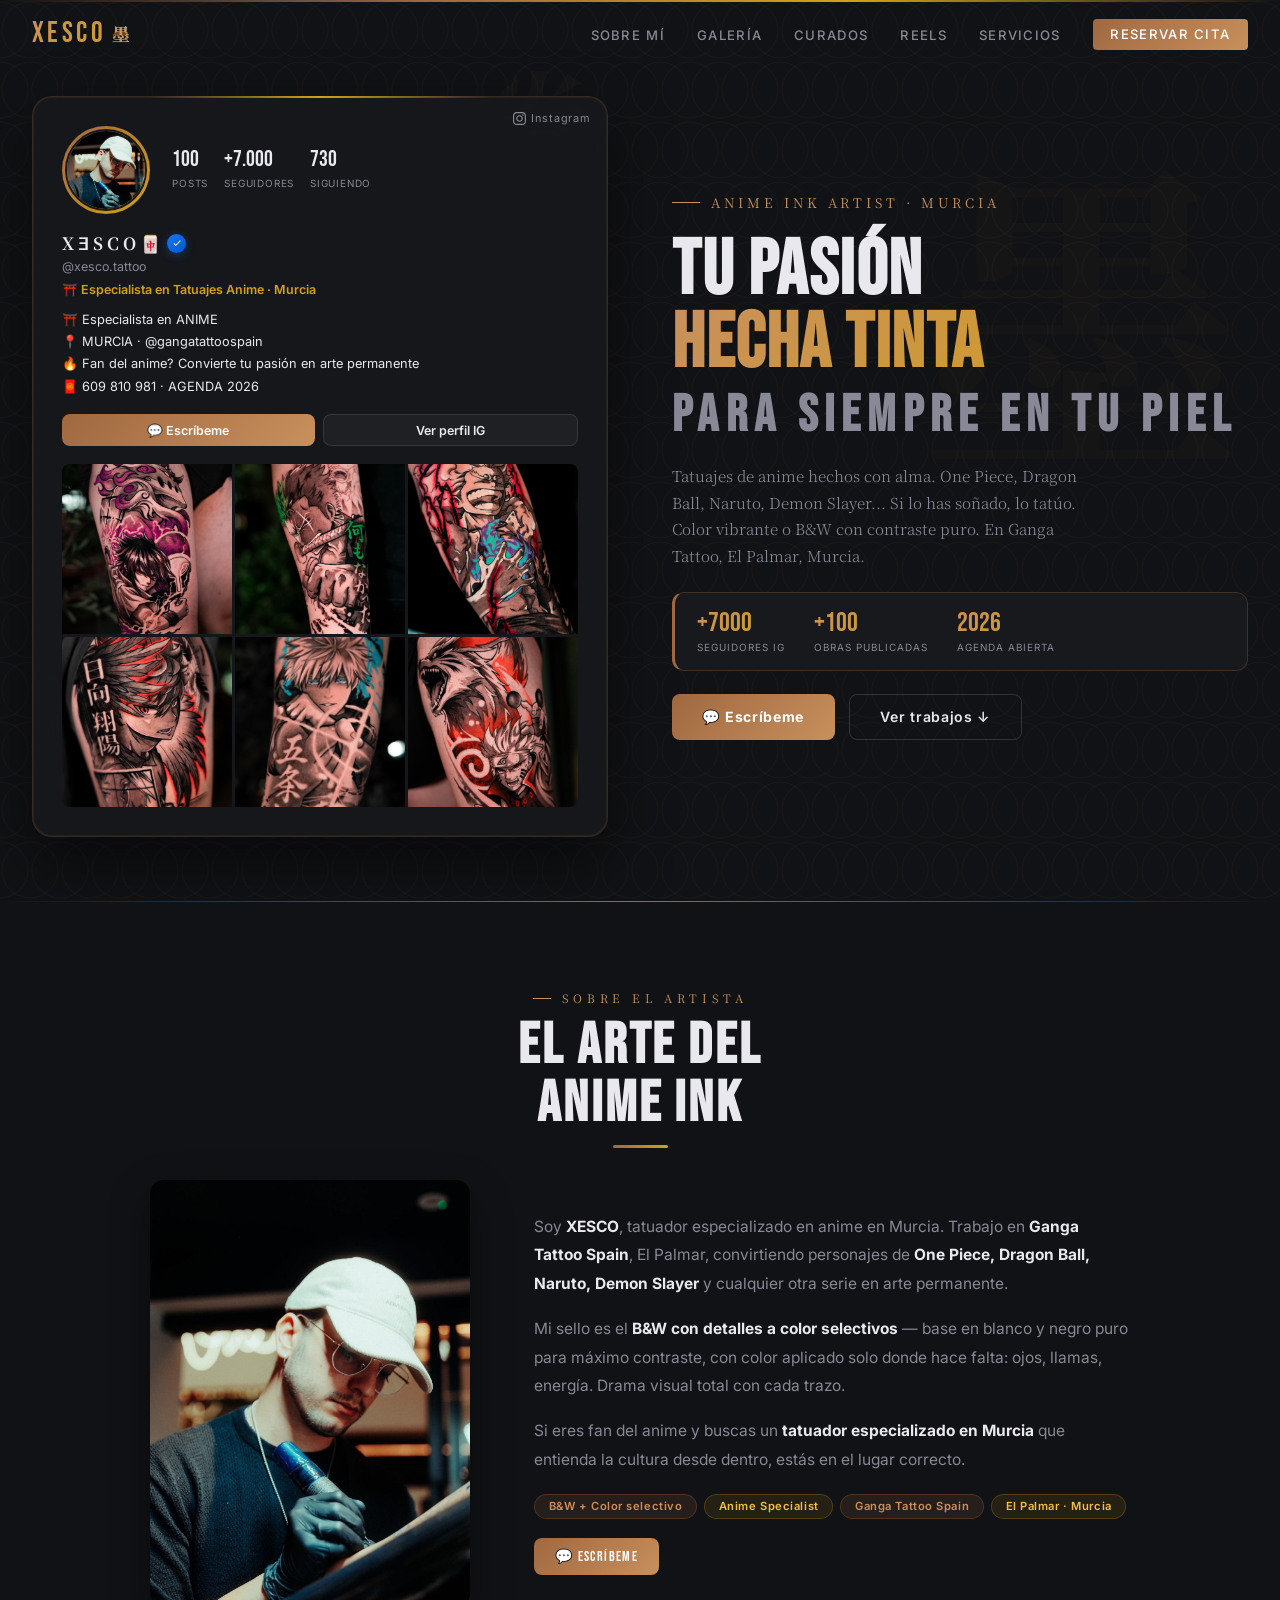
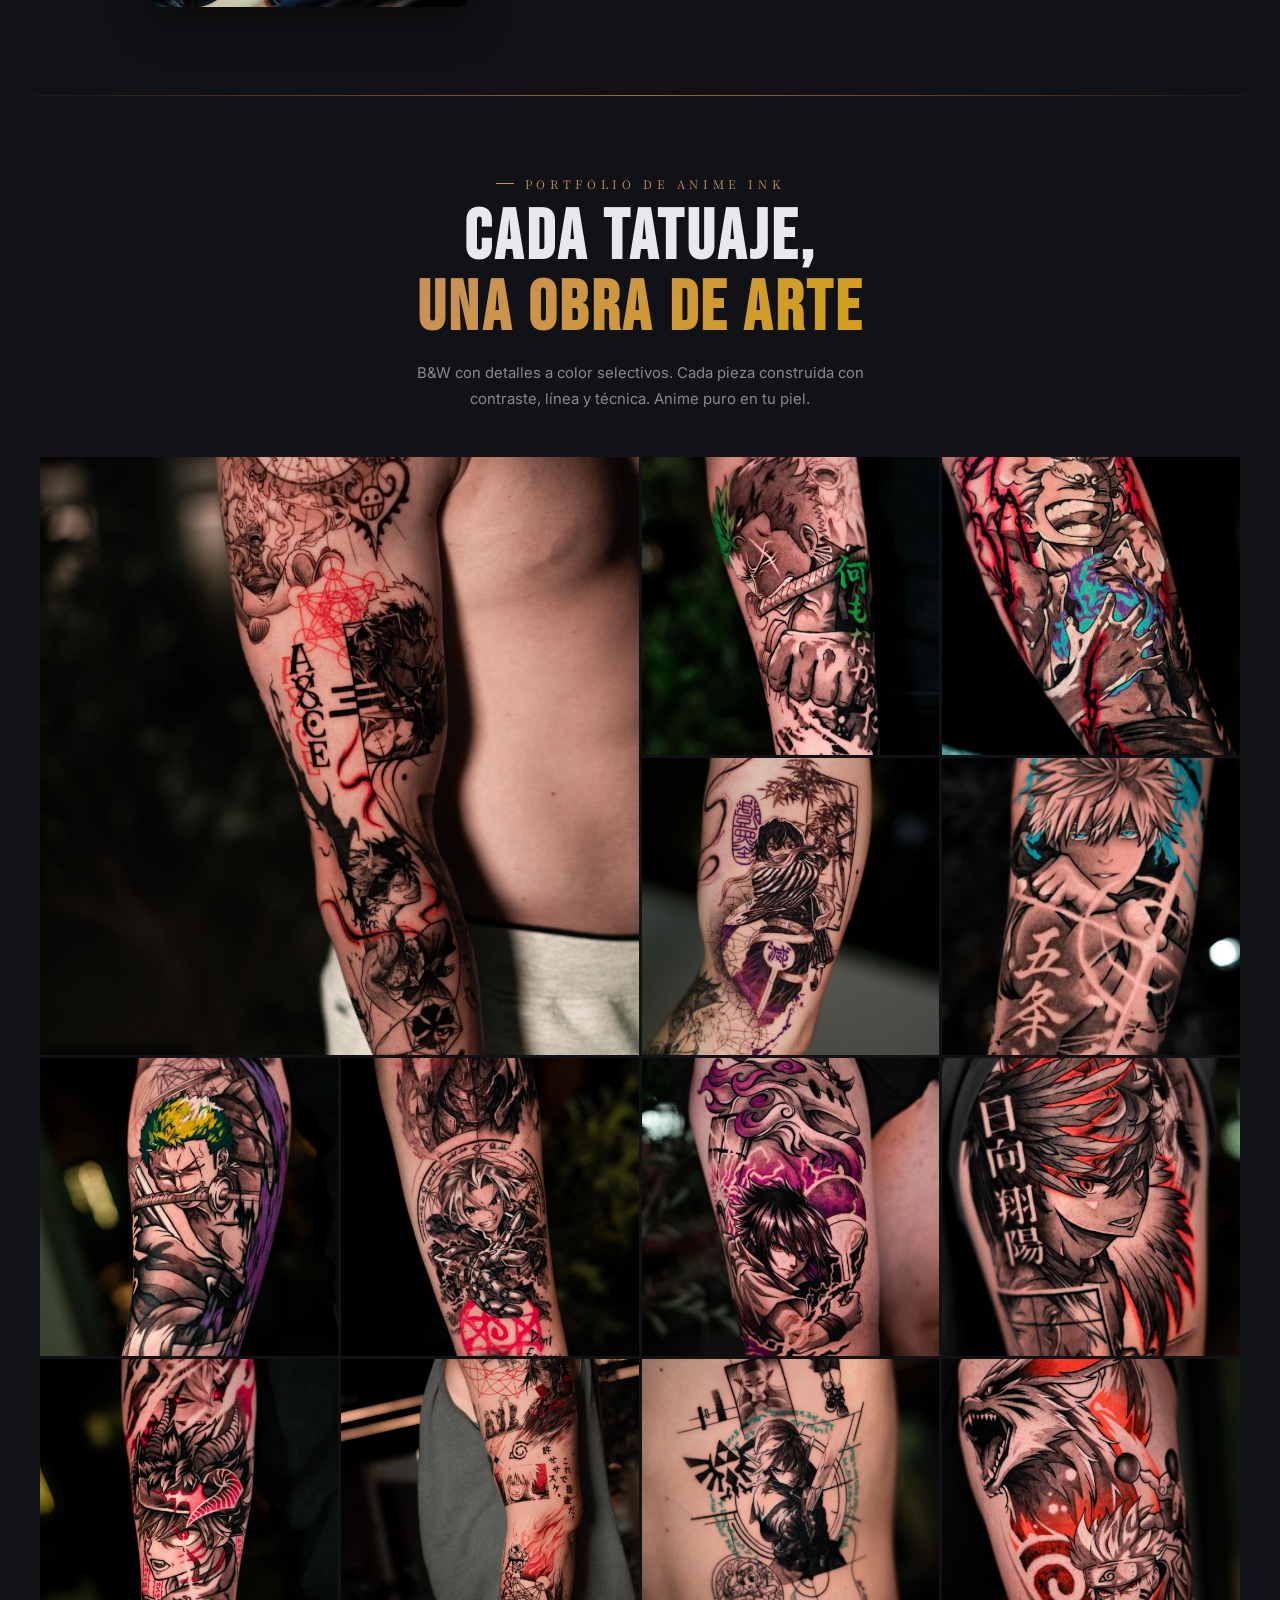
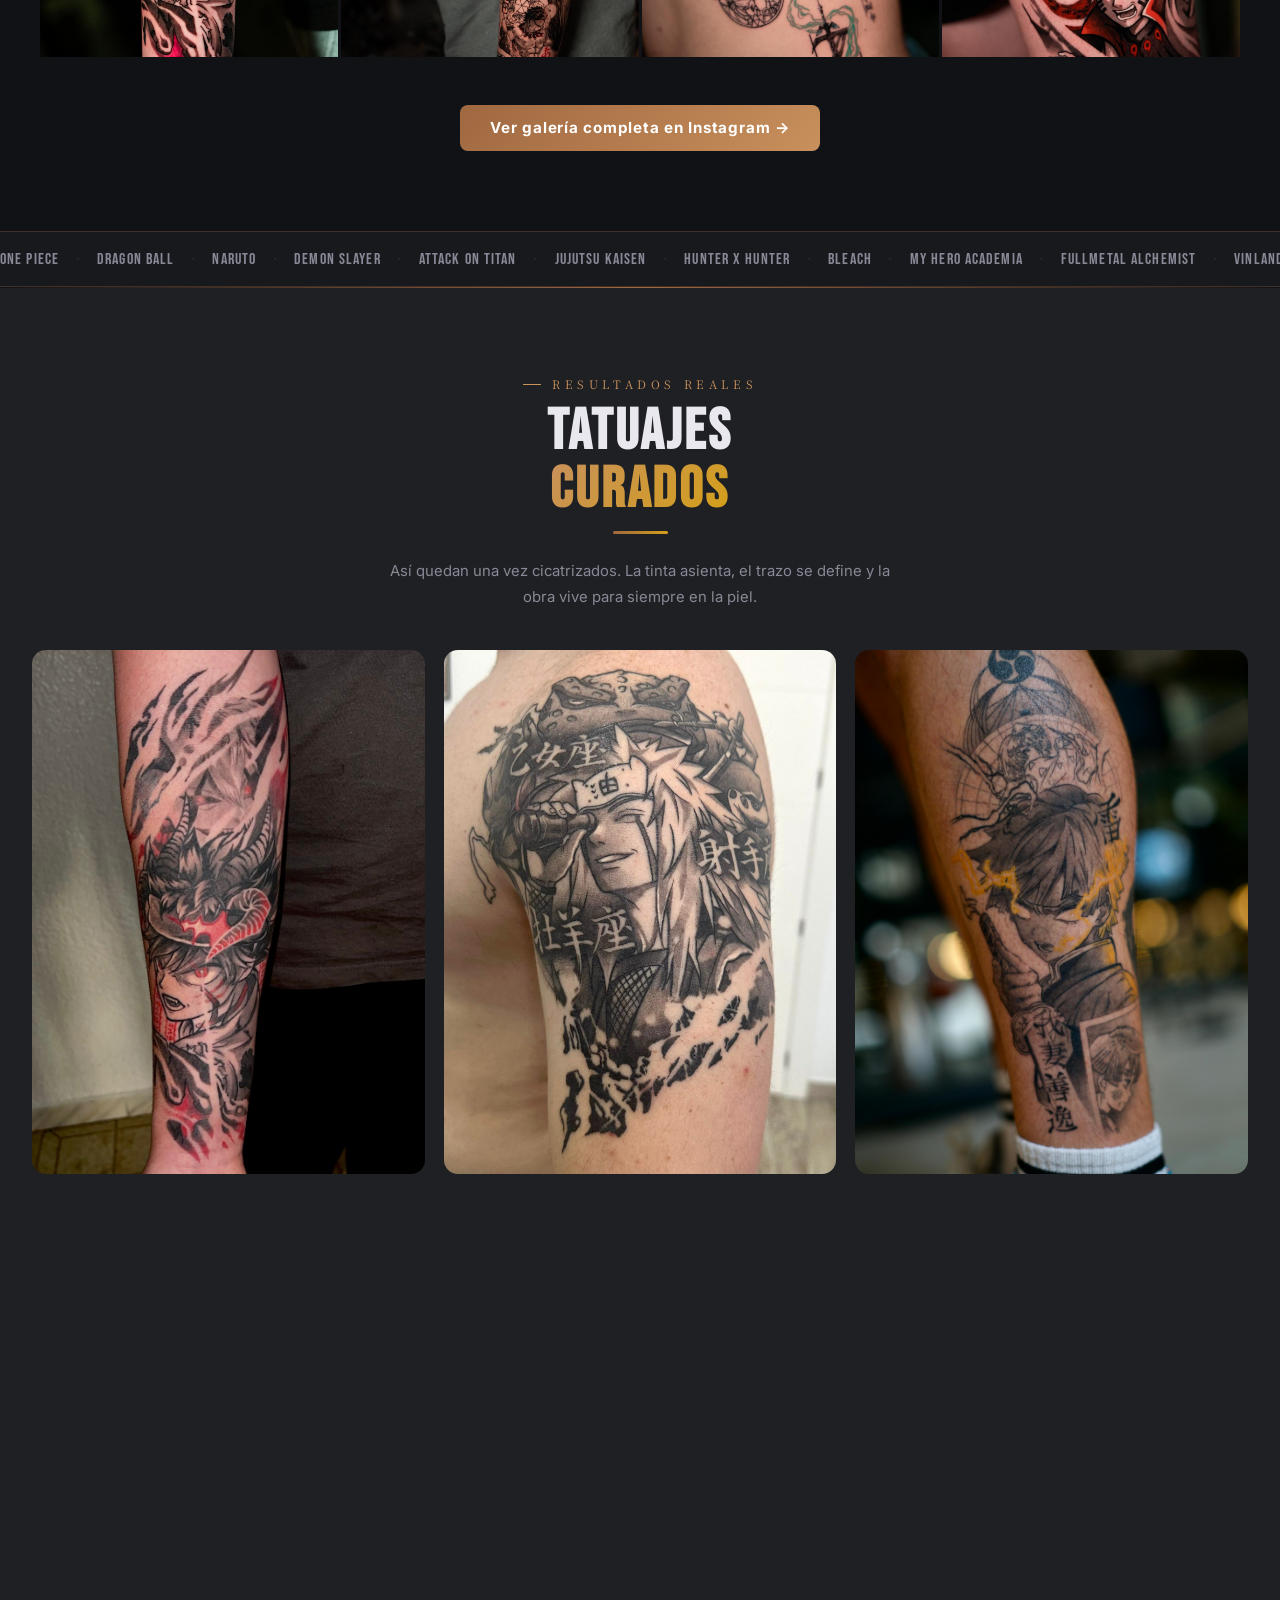
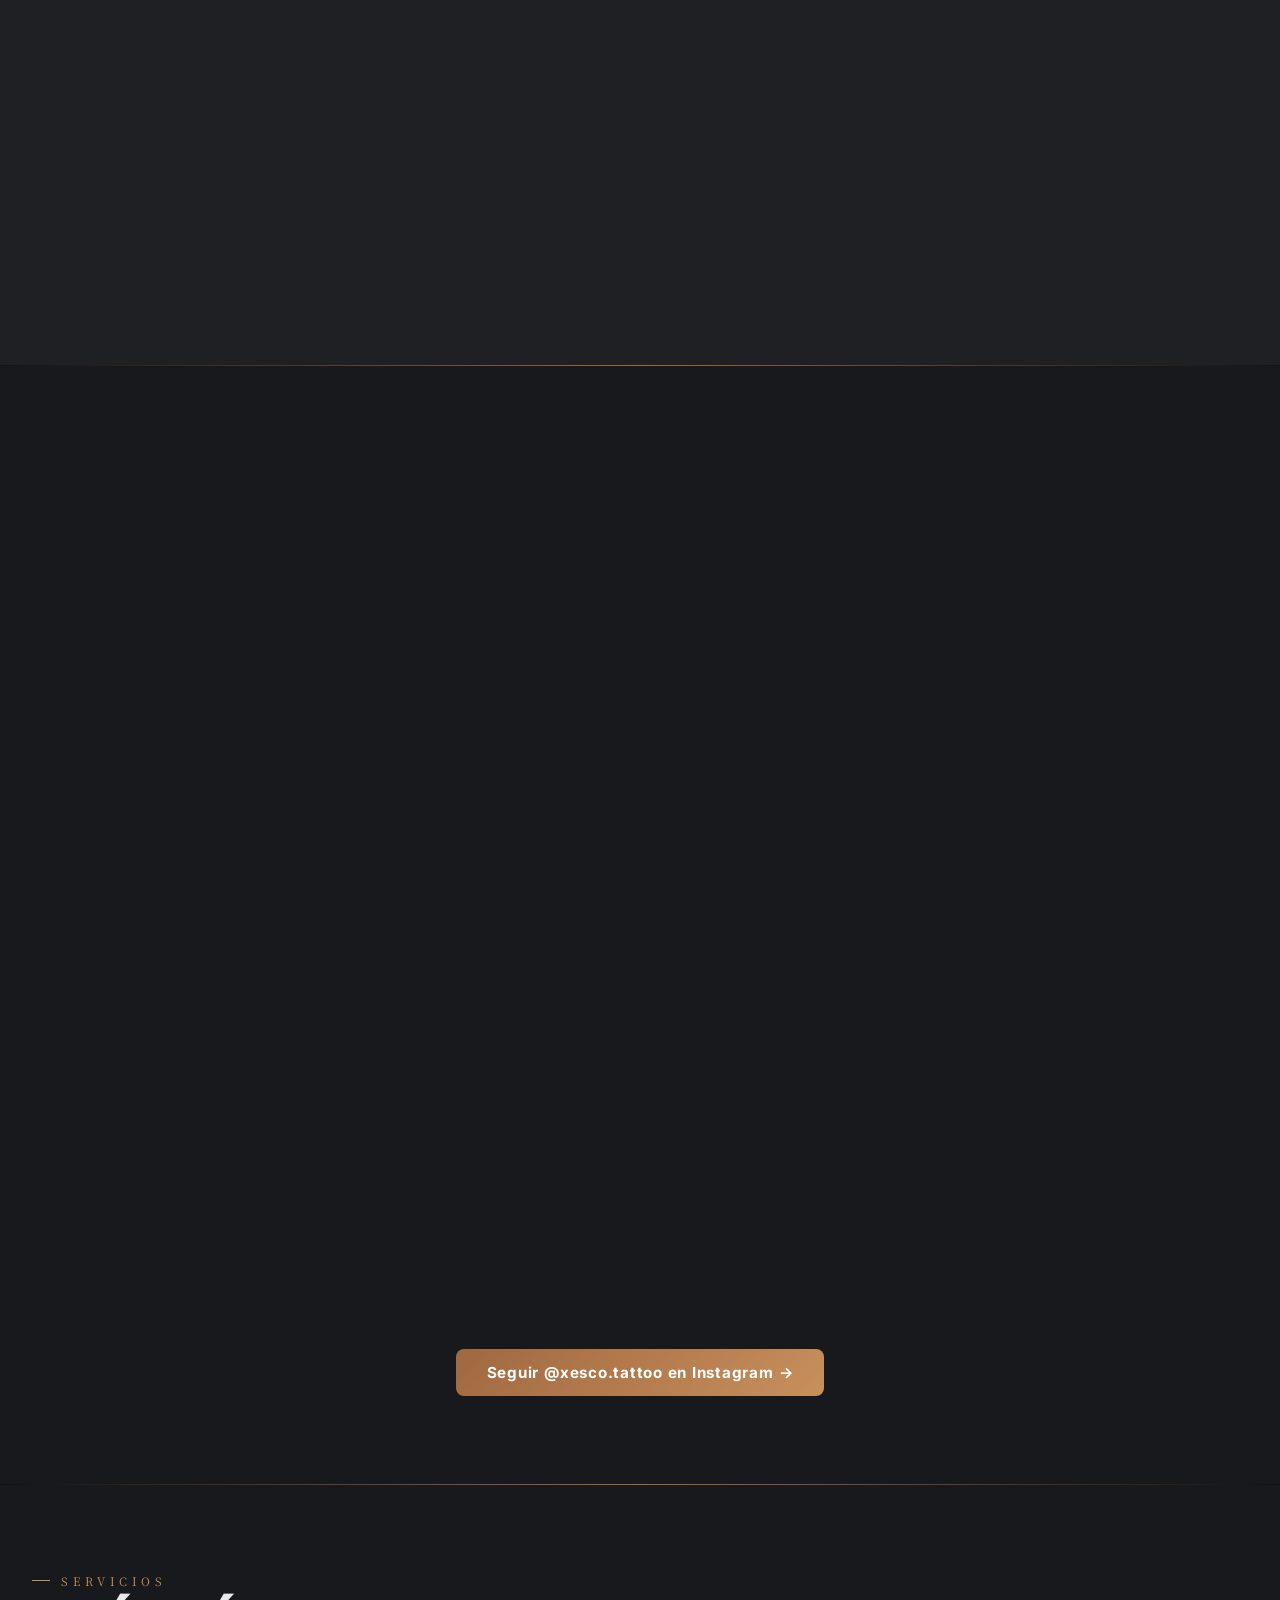
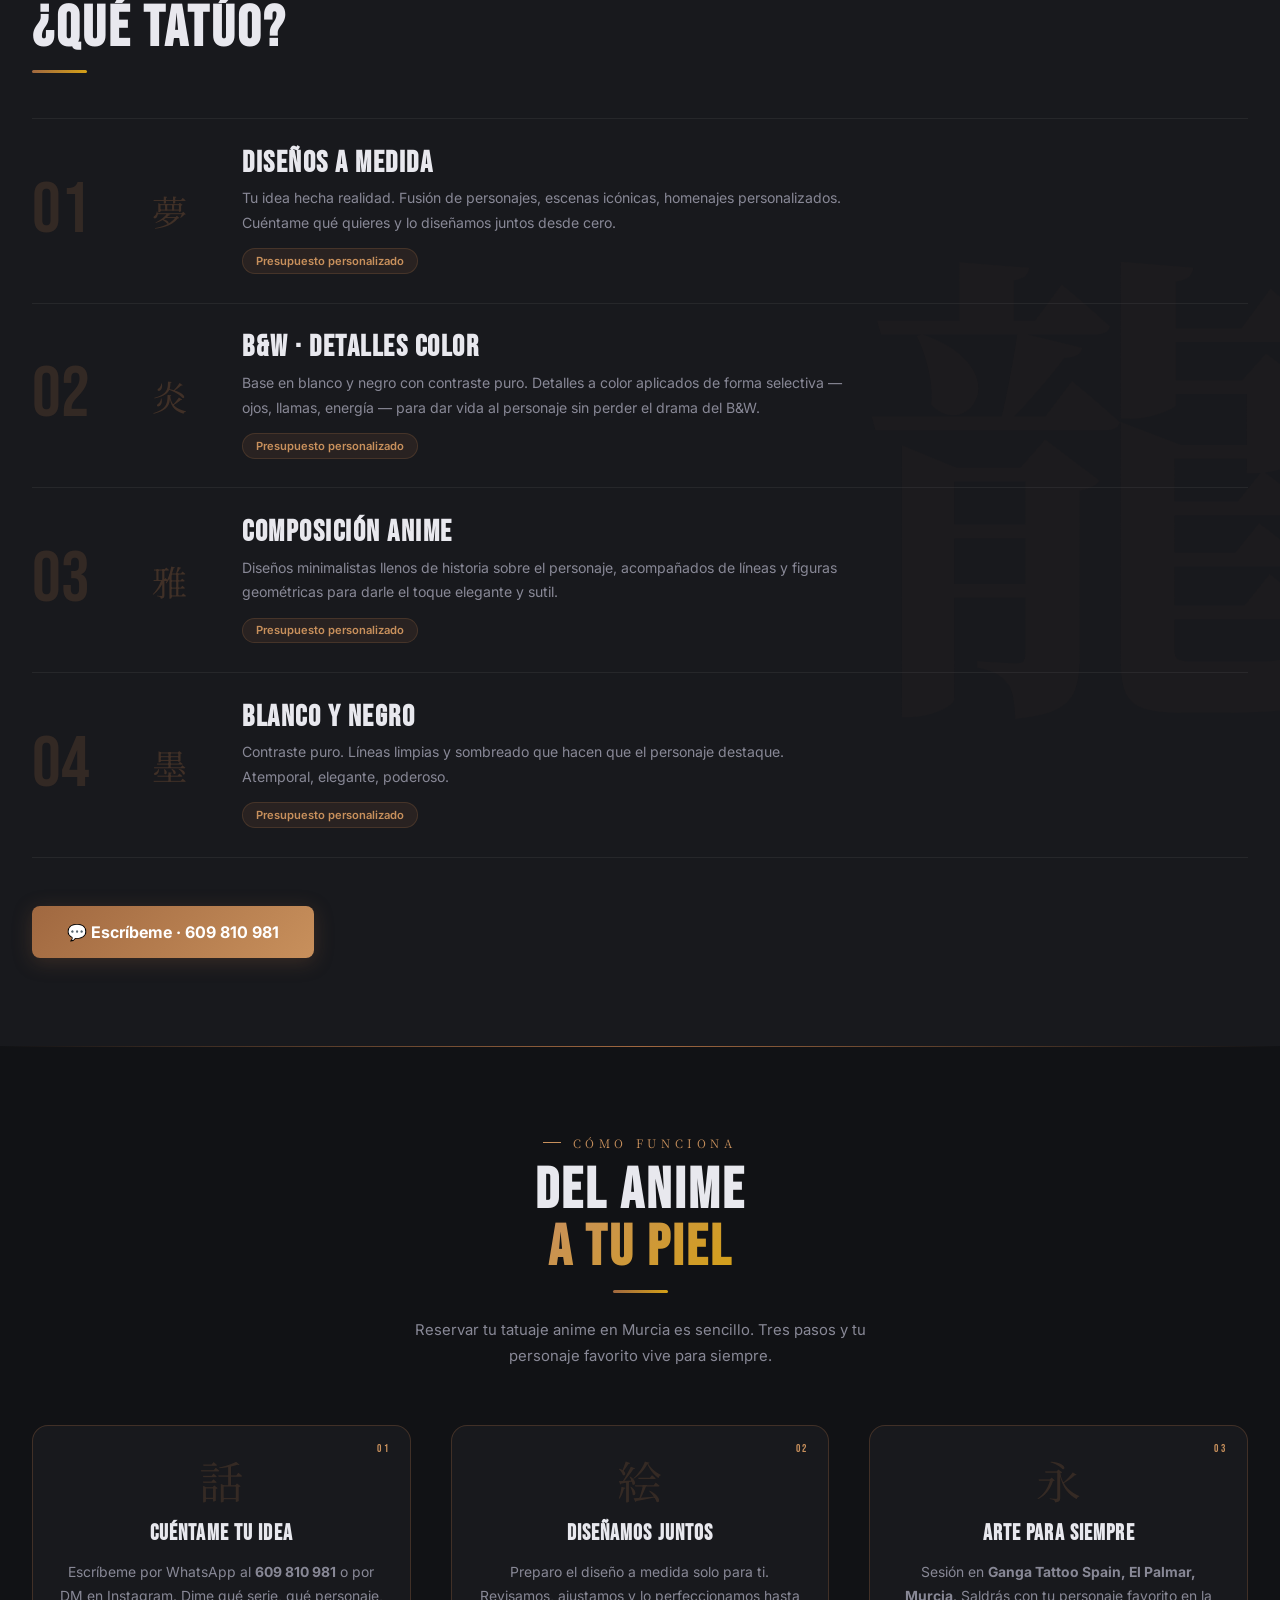
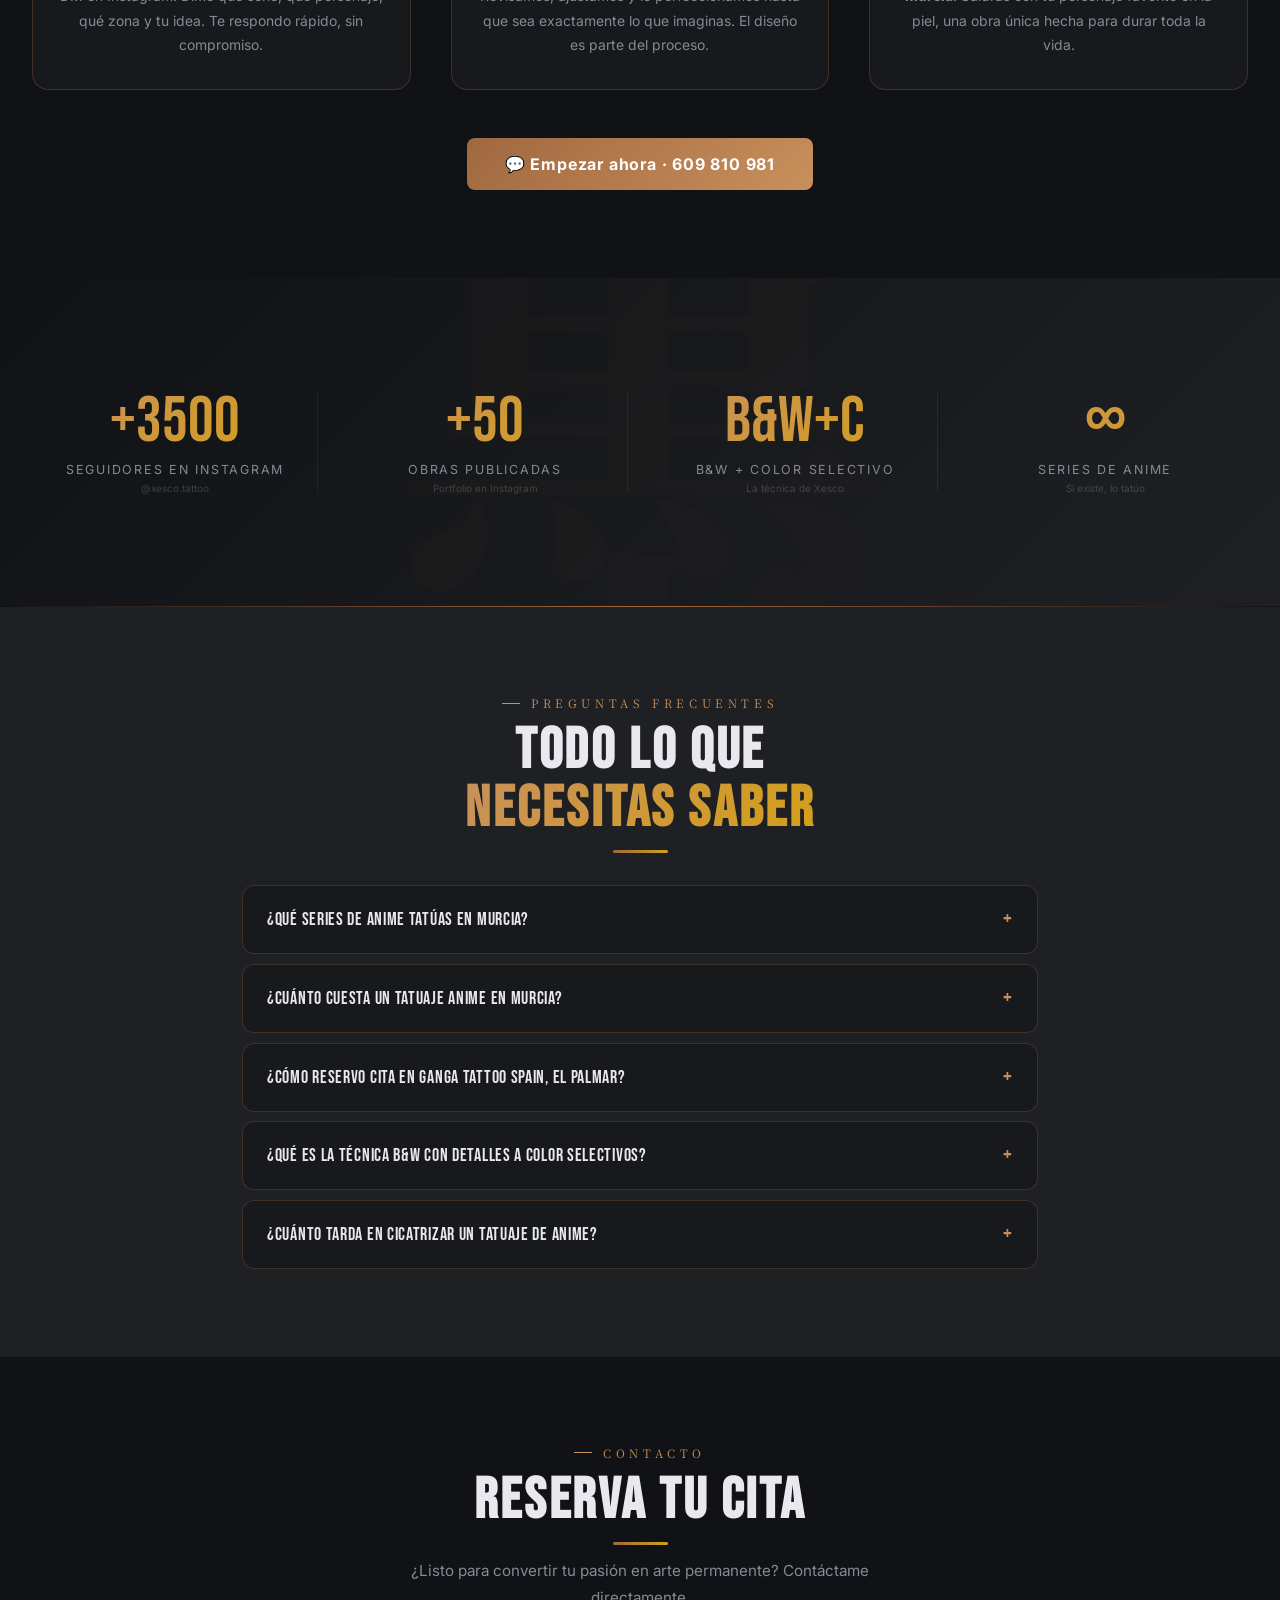
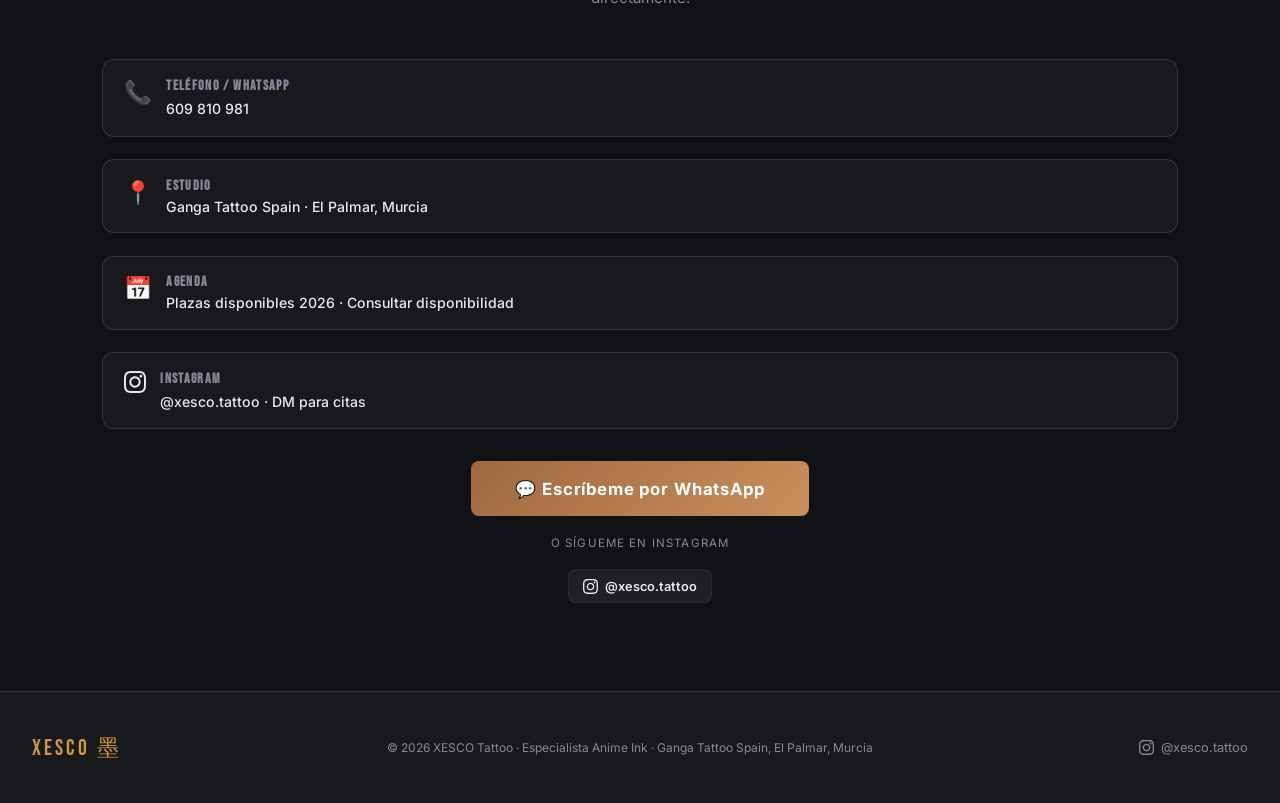
==== commit 386643f9: "Update index.html" ====
--- a/HTML/index.html
+++ b/HTML/index.html
@@ -655,7 +655,7 @@
         <details class="faq-item rev">
           <summary class="faq-q">¿Cuánto tarda en cicatrizar un tatuaje de anime?</summary>
           <div class="faq-a">
-            <p>La cicatrización superficial ocurre en <strong>2-3 semanas</strong>; la completa entre <strong>3-6 semanas</strong> según la zona y tamaño del tatuaje. Te explico todos los cuidados al terminar la sesión. También tienes la <a href="cuidados.html" style="color:var(--red2)">guía completa de cuidados post-tatuaje</a> en esta web.</p>
+            <p>La cicatrización superficial ocurre en <strong>2-3 semanas</strong>; la completa entre <strong>3-6 semanas</strong> según la zona y tamaño del tatuaje. Te explico todos los cuidados al terminar la sesión. También tienes la <a href="/cuidados" style="color:var(--red2)">guía completa de cuidados post-tatuaje</a> en esta web.</p>
           </div>
         </details>
       </div>
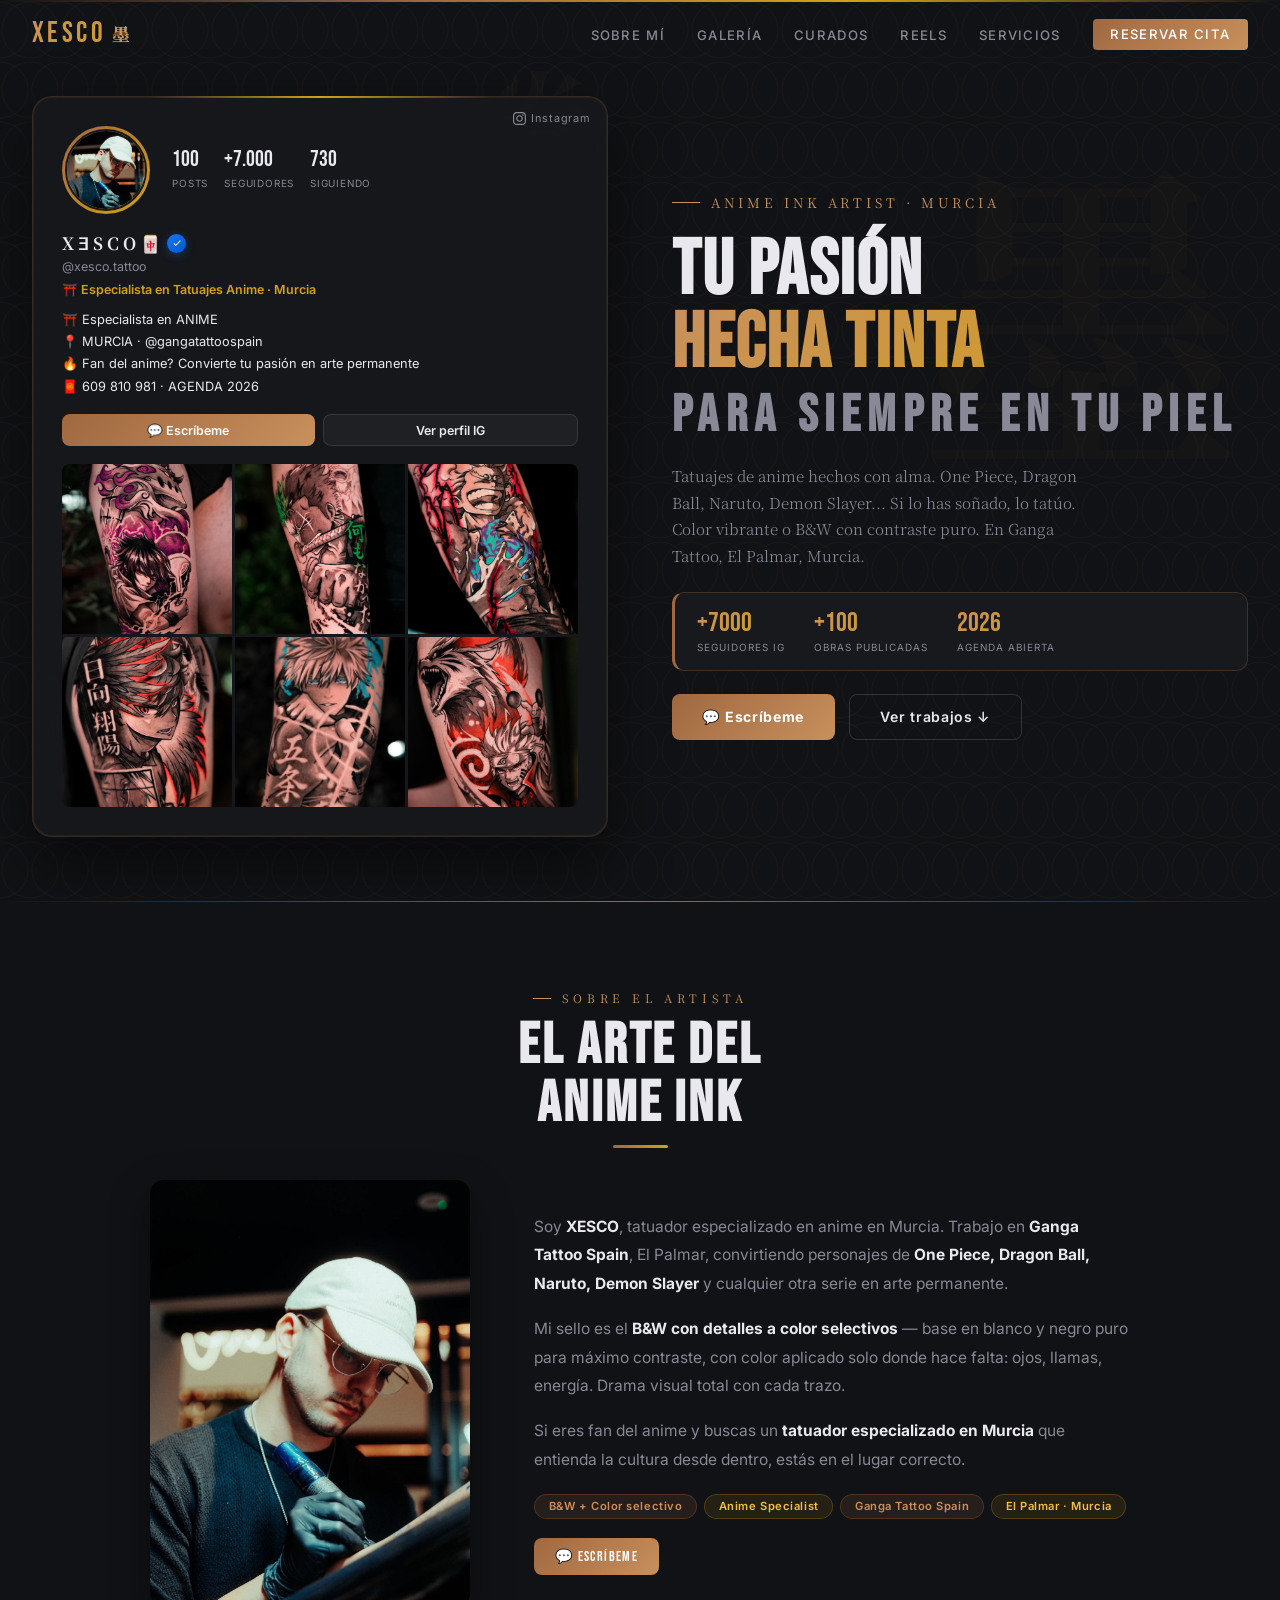
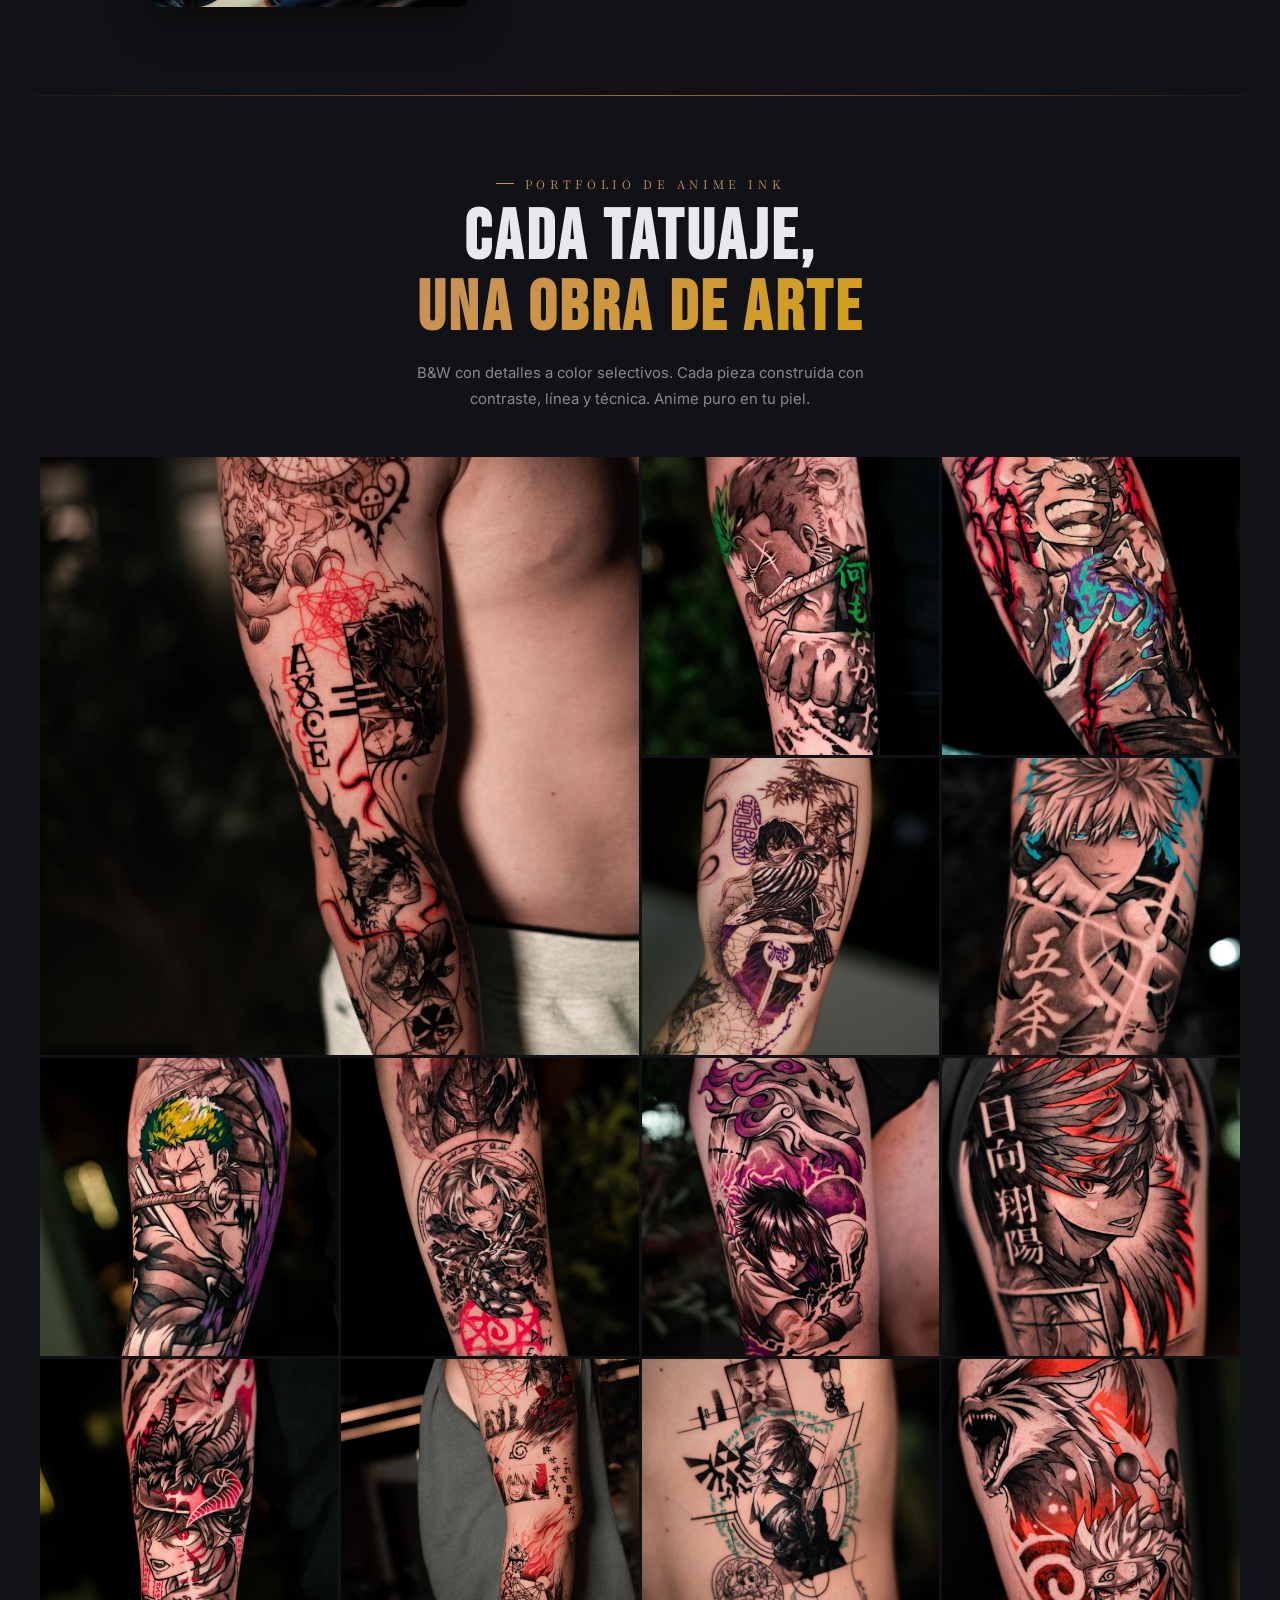
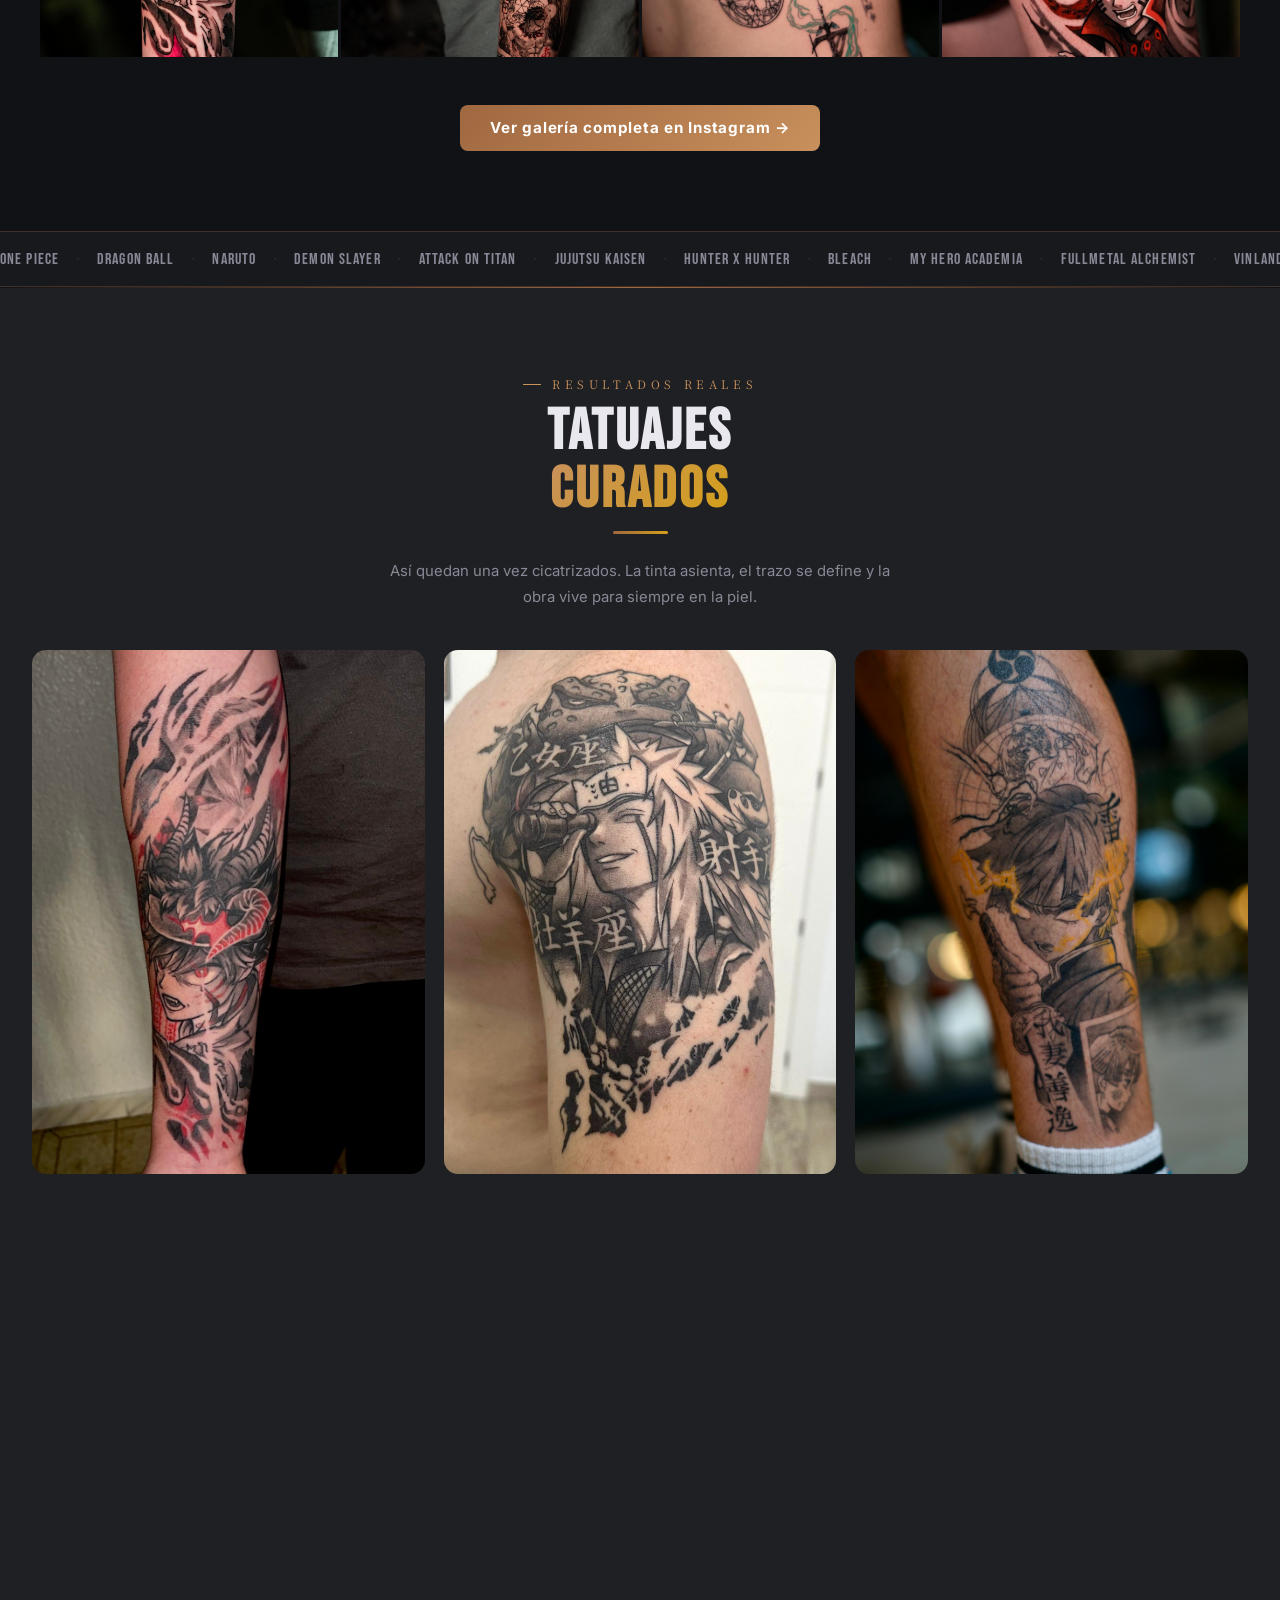
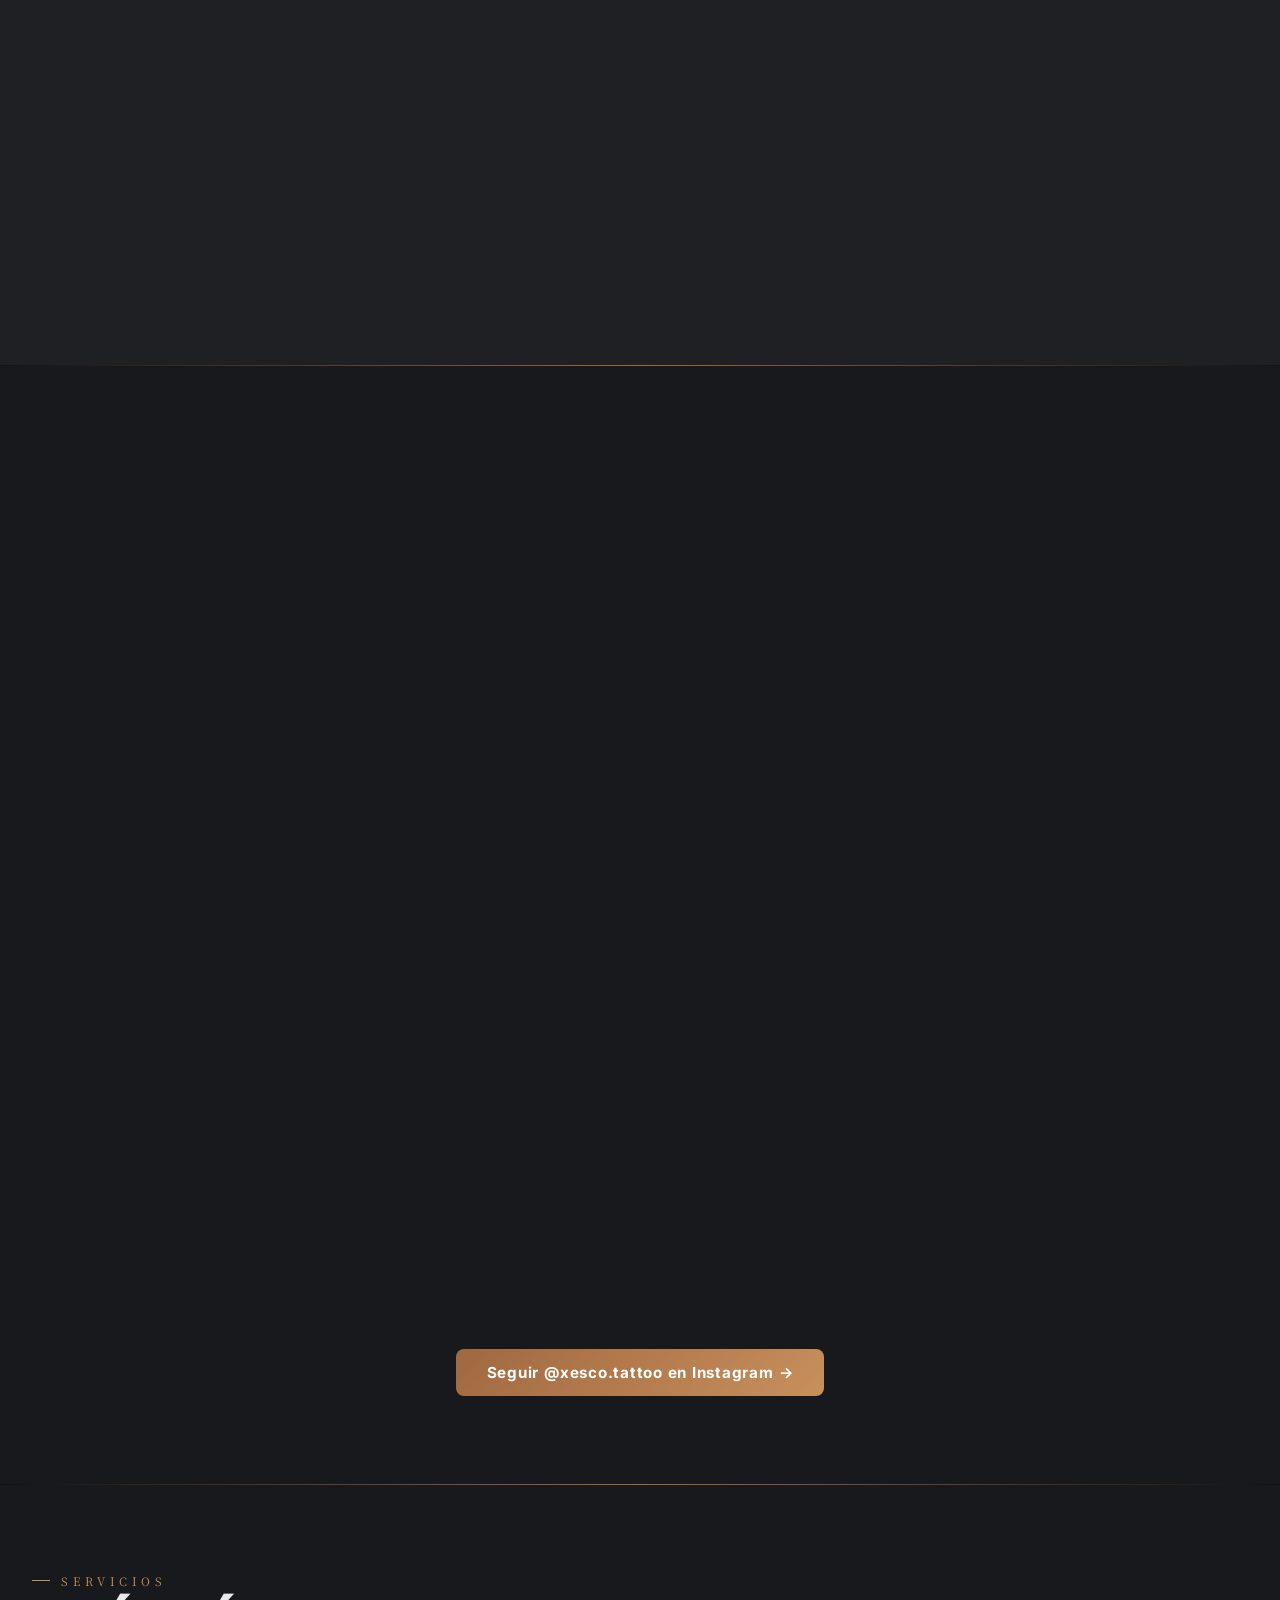
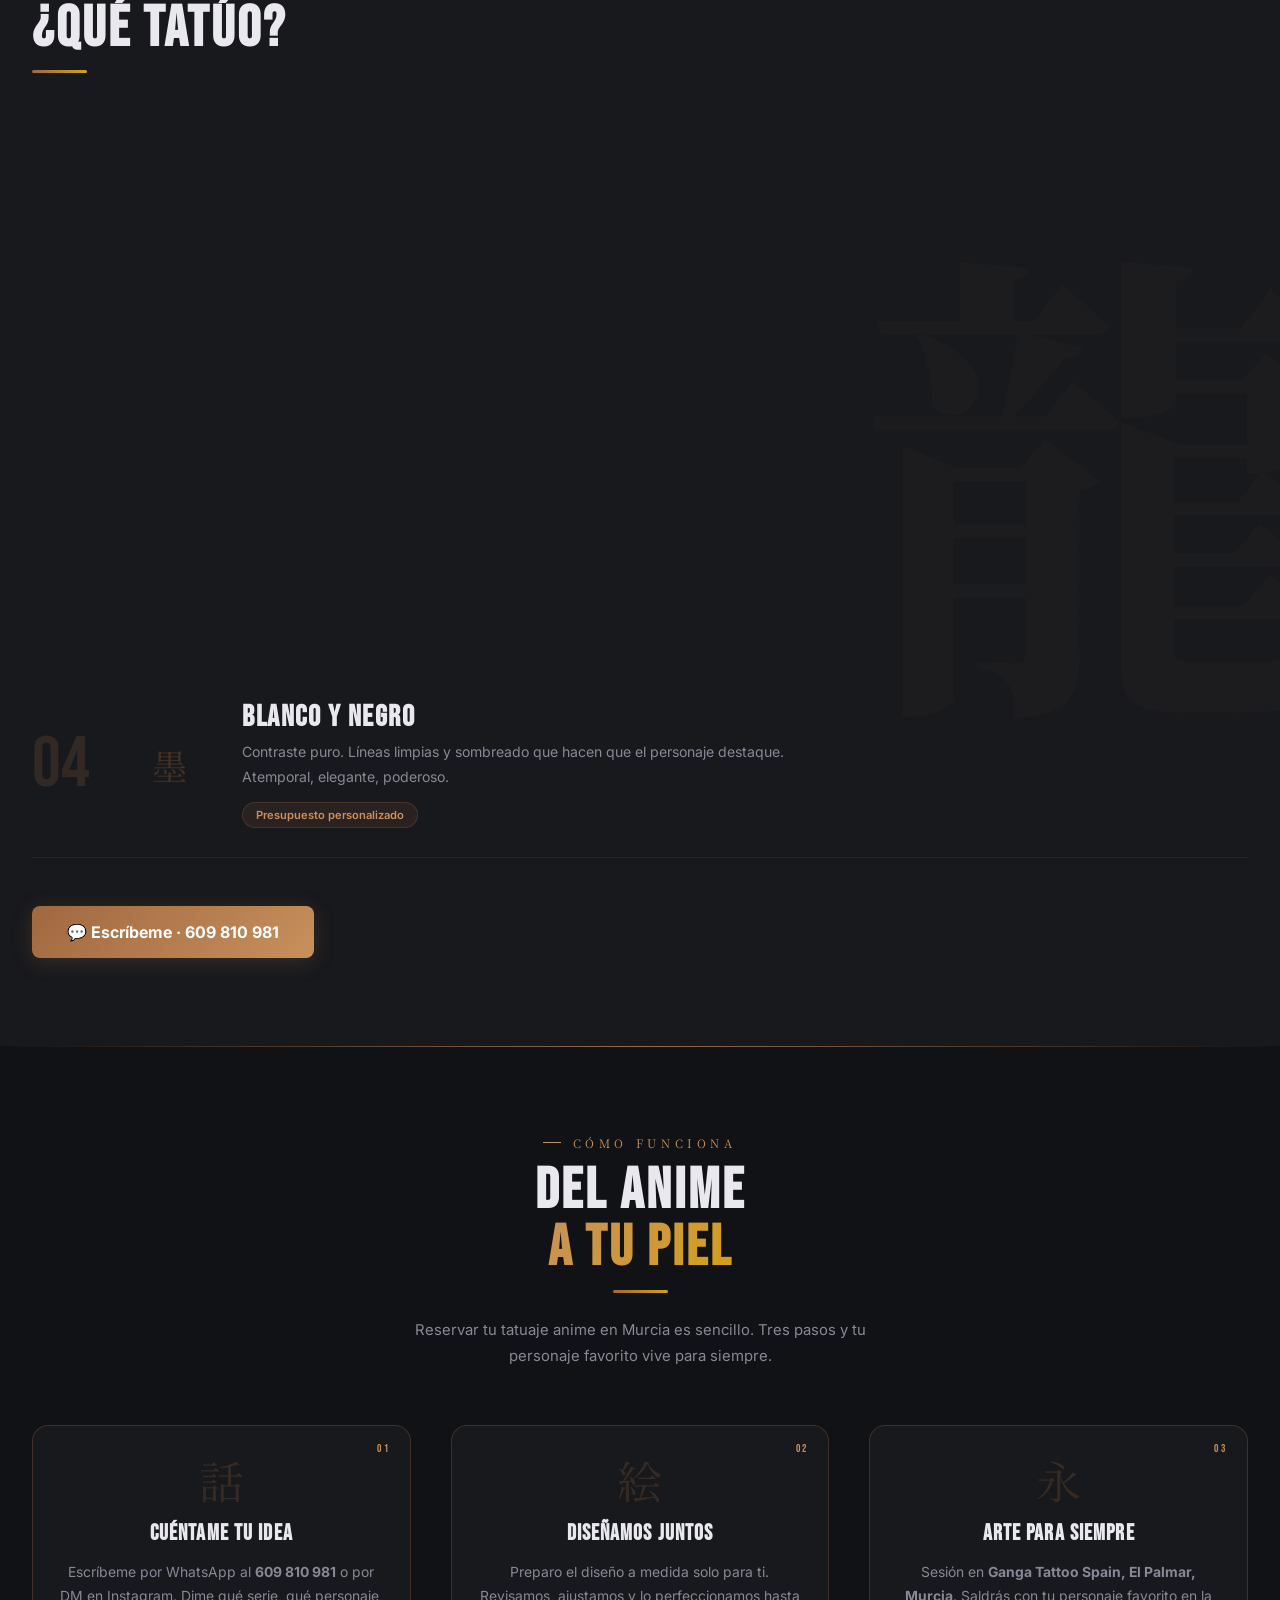
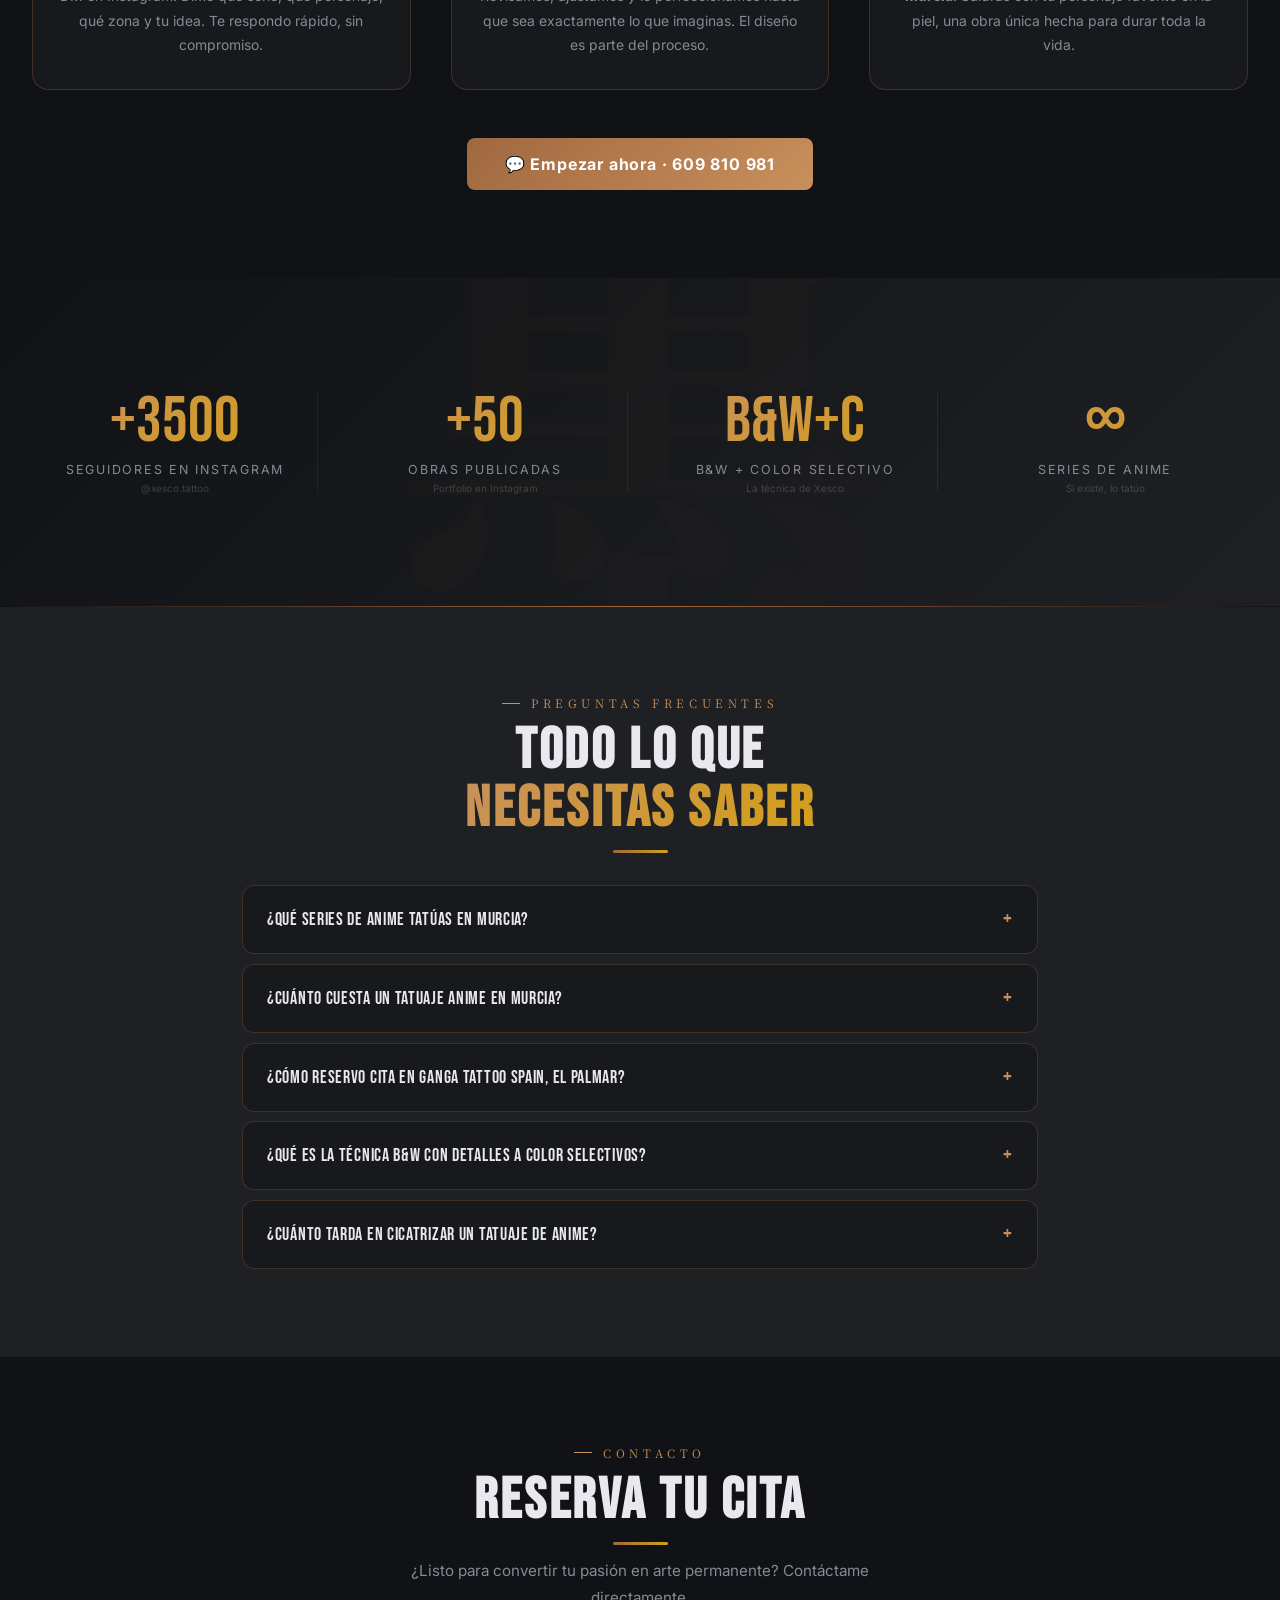
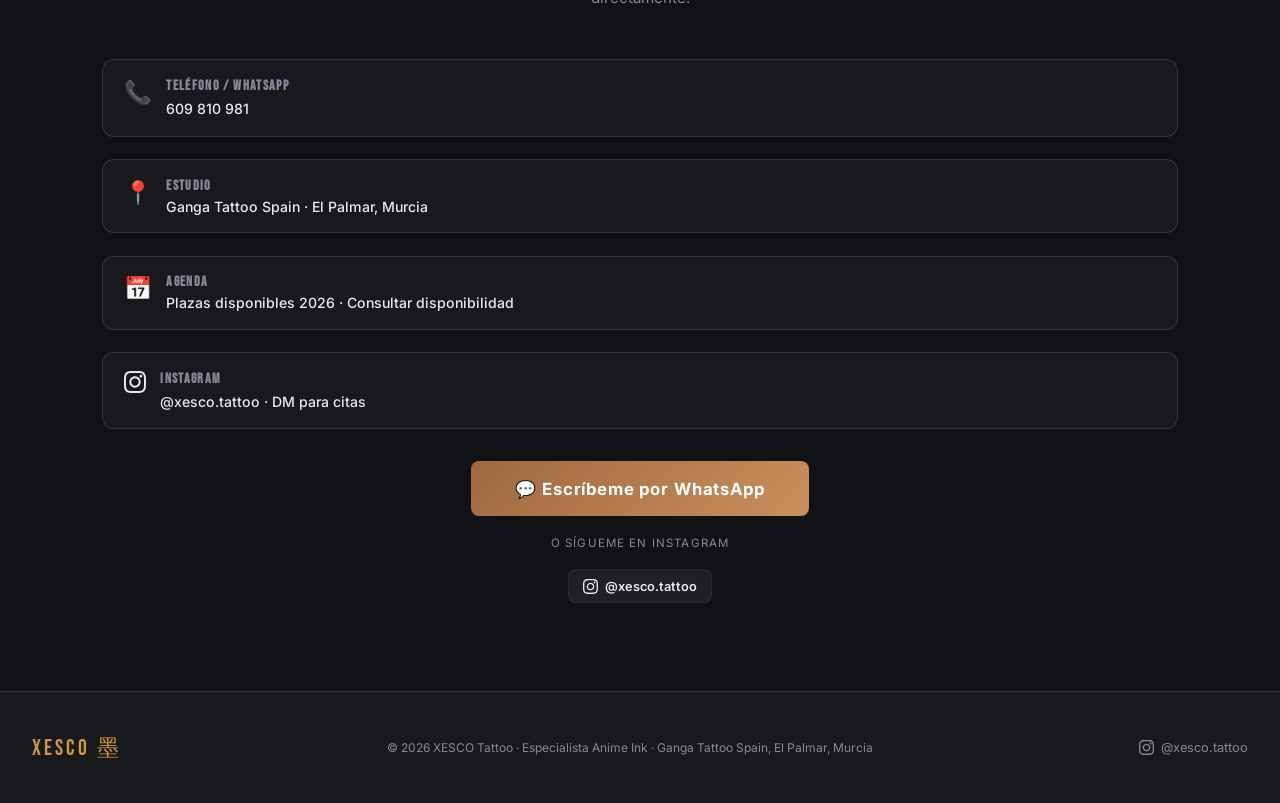
==== commit 9f13650f: "Update index.html" ====
--- a/HTML/index.html
+++ b/HTML/index.html
@@ -12,17 +12,17 @@
   <meta name="author" content="XESCO">
   <meta name="robots" content="index, follow, max-image-preview:large, max-snippet:-1, max-video-preview:-1">
   <meta name="theme-color" content="#111215">
-  <link rel="canonical" href="https://xescotattoo.com">
+  <link rel="canonical" href="https://xescotattoo.es">
 
   <!-- Open Graph -->
   <meta property="og:type" content="website">
   <meta property="og:title" content="XESCO Tattoo — Tatuajes Anime Murcia | Especialista Anime Ink">
   <meta property="og:description" content="Tatuador especialista en anime en Murcia. One Piece, Dragon Ball, Naruto, Demon Slayer. B&W con detalles a color selectivos. Ganga Tattoo Spain, El Palmar. Reserva: 609 810 981">
-  <meta property="og:image" content="https://xescotattoo.com/assets/instagram/profile.jpeg">
+  <meta property="og:image" content="https://xescotattoo.es/assets/instagram/profile.jpeg">
   <meta property="og:image:width" content="1200">
   <meta property="og:image:height" content="630">
   <meta property="og:image:alt" content="XESCO — Tatuador Anime Ink, Murcia">
-  <meta property="og:url" content="https://xescotattoo.com">
+  <meta property="og:url" content="https://xescotattoo.es">
   <meta property="og:locale" content="es_ES">
   <meta property="og:site_name" content="XESCO Tattoo">
 
@@ -30,7 +30,7 @@
   <meta name="twitter:card" content="summary_large_image">
   <meta name="twitter:title" content="XESCO Tattoo — Tatuajes Anime Murcia">
   <meta name="twitter:description" content="Tatuador especialista en anime en Murcia. B&W con detalles a color selectivos. One Piece, Dragon Ball, Naruto, Demon Slayer. Reserva tu cita.">
-  <meta name="twitter:image" content="https://xescotattoo.com/assets/instagram/profile.jpeg">
+  <meta name="twitter:image" content="https://xescotattoo.es/assets/instagram/profile.jpeg">
   <meta name="twitter:image:alt" content="XESCO — Tatuador Anime Ink, Murcia">
 
   <!-- Schema.org JSON-LD -->
@@ -40,13 +40,13 @@
     "@graph": [
       {
         "@type": "LocalBusiness",
-        "@id": "https://xescotattoo.com/#local-business",
+        "@id": "https://xescotattoo.es/#local-business",
         "name": "XESCO Tattoo",
         "alternateName": "Xesco Anime Ink",
         "description": "Tatuador especialista en anime en Murcia. One Piece, Dragon Ball, Naruto, Demon Slayer. Técnica B&W con detalles a color selectivos.",
-        "url": "https://xescotattoo.com",
+        "url": "https://xescotattoo.es",
         "telephone": "+34609810981",
-        "image": "https://xescotattoo.com/assets/instagram/profile.jpeg",
+        "image": "https://xescotattoo.es/assets/instagram/profile.jpeg",
         "priceRange": "€€",
         "address": {
           "@type": "PostalAddress",
@@ -103,12 +103,12 @@
       },
       {
         "@type": "Person",
-        "@id": "https://xescotattoo.com/#person-xesco",
+        "@id": "https://xescotattoo.es/#person-xesco",
         "name": "XESCO",
         "jobTitle": "Tatuador Especialista en Anime",
         "description": "Artista del tatuaje especializado en anime, trabajando en Ganga Tattoo Spain, El Palmar, Murcia.",
         "telephone": "+34609810981",
-        "image": "https://xescotattoo.com/assets/instagram/profile.jpeg",
+        "image": "https://xescotattoo.es/assets/instagram/profile.jpeg",
         "worksFor": {
           "@type": "LocalBusiness",
           "name": "Ganga Tattoo Spain",
@@ -123,7 +123,7 @@
       },
       {
         "@type": "FAQPage",
-        "@id": "https://xescotattoo.com/#faq",
+        "@id": "https://xescotattoo.es/#faq",
         "mainEntity": [
           {
             "@type": "Question",
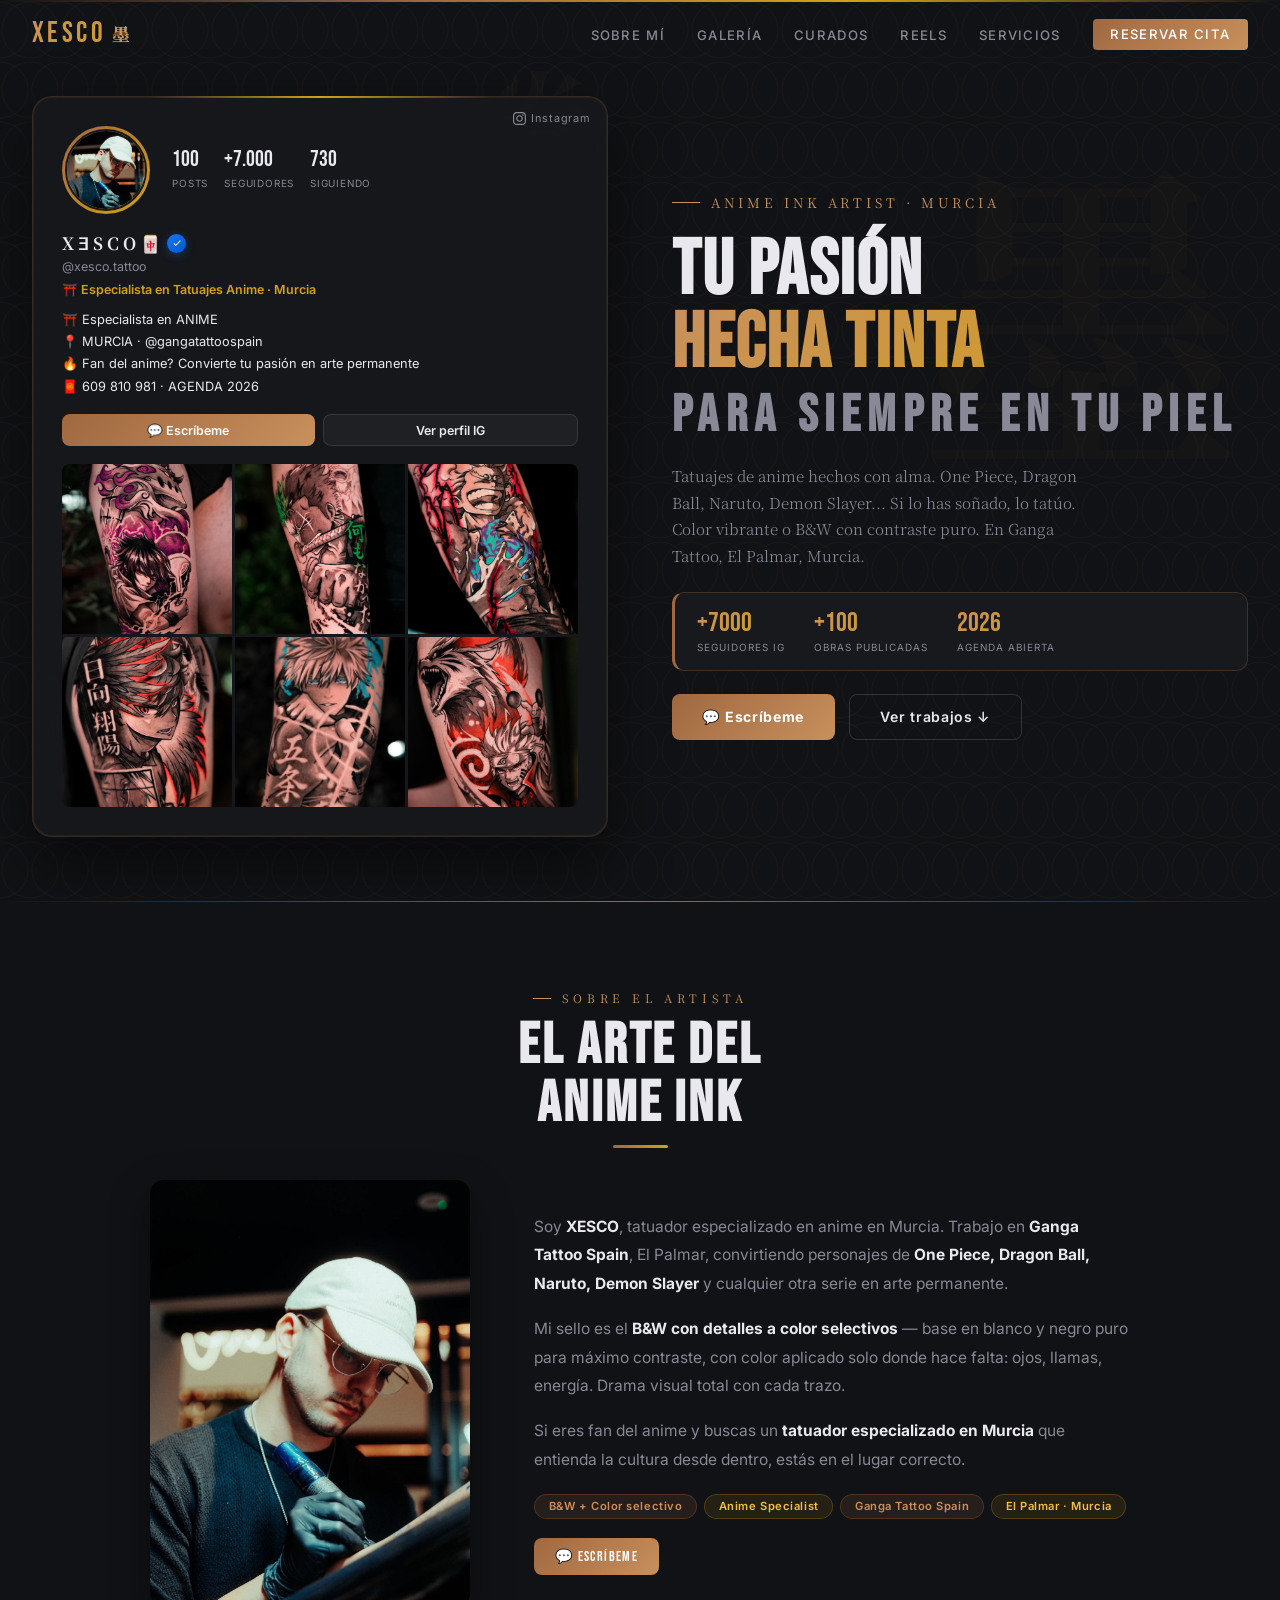
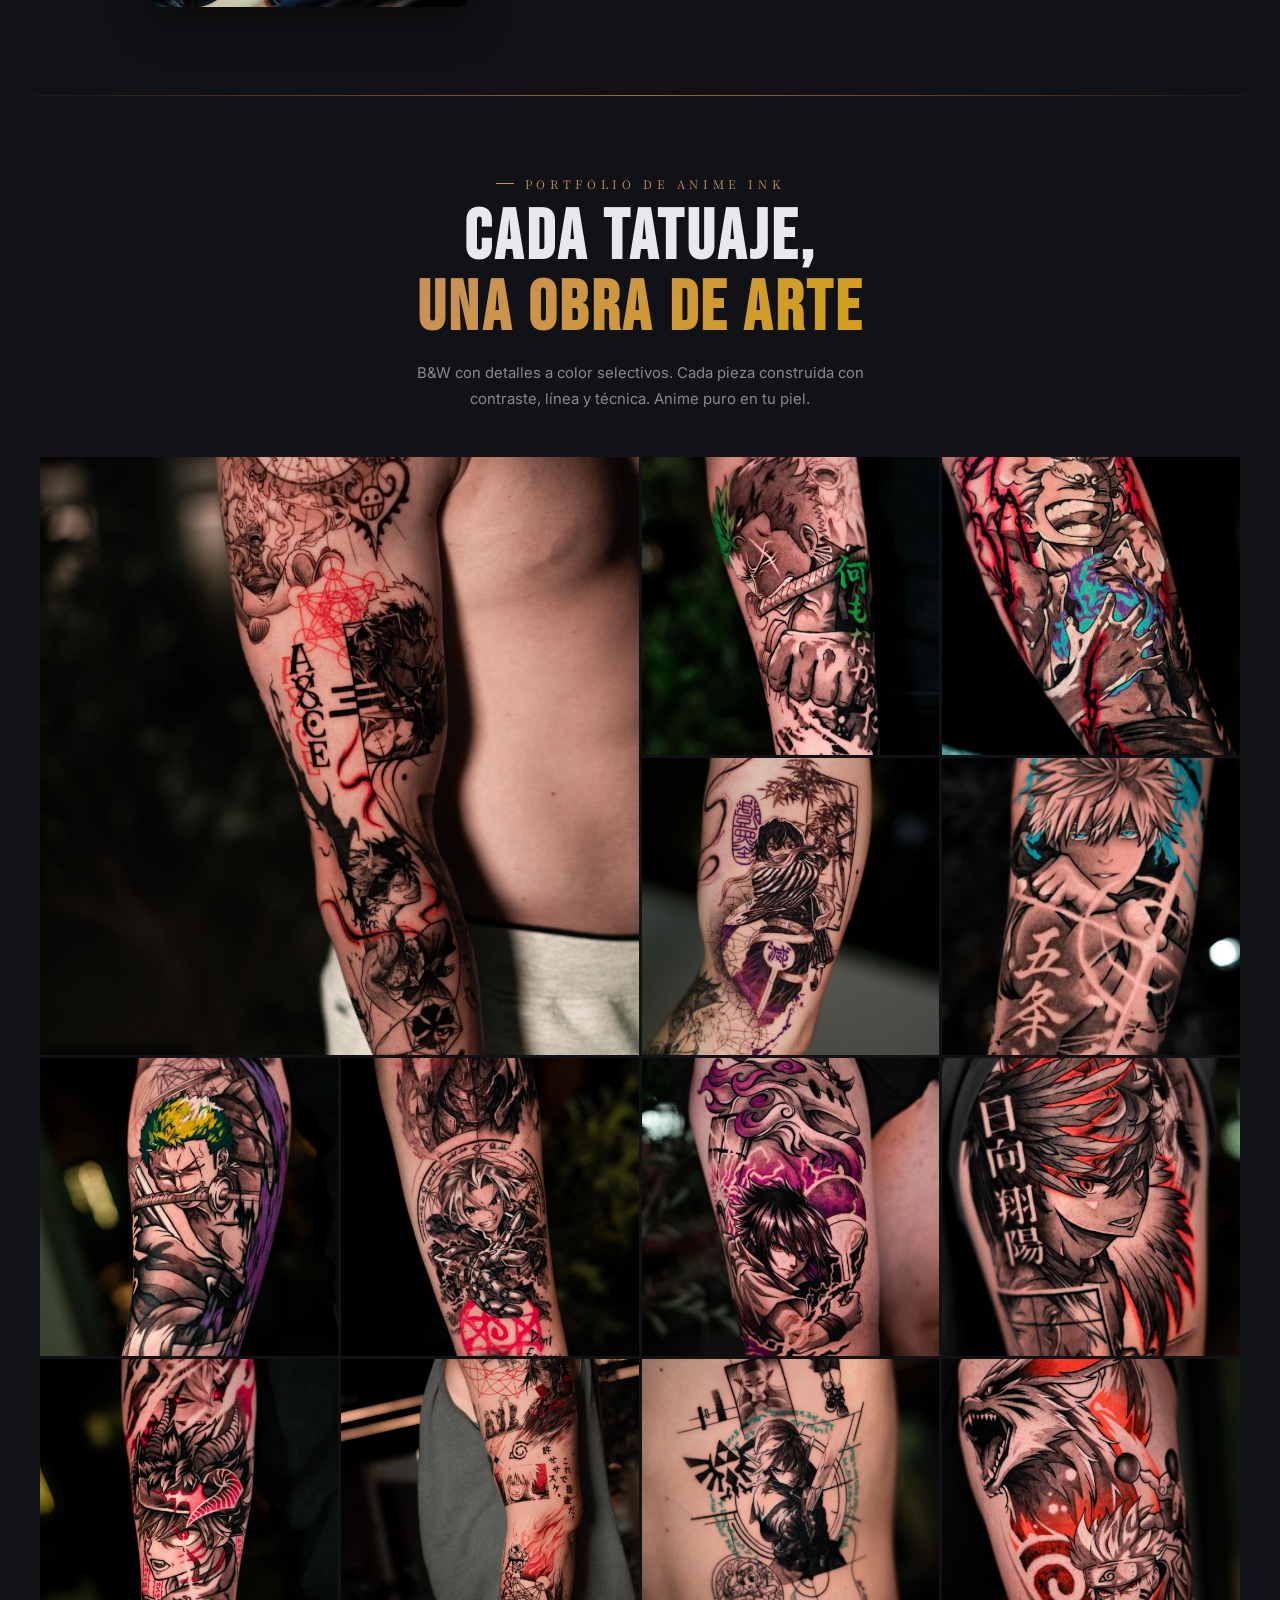
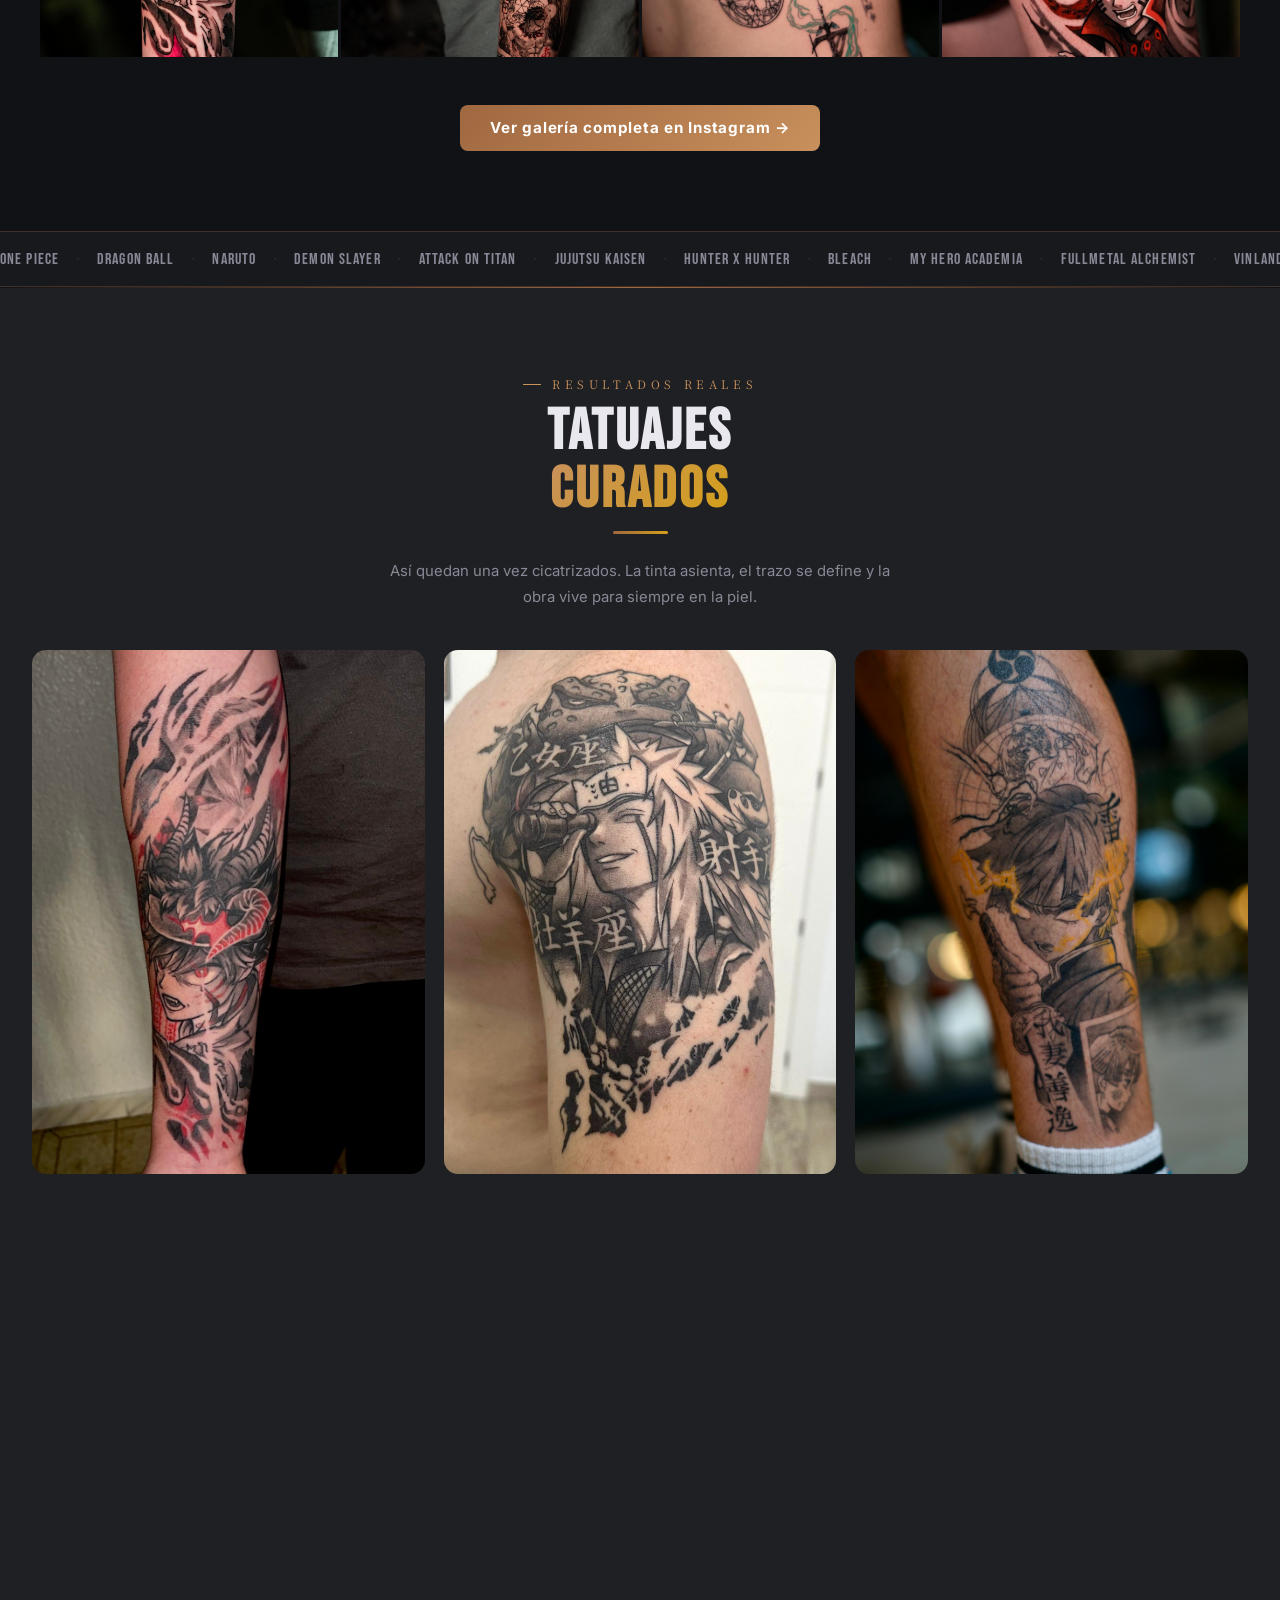
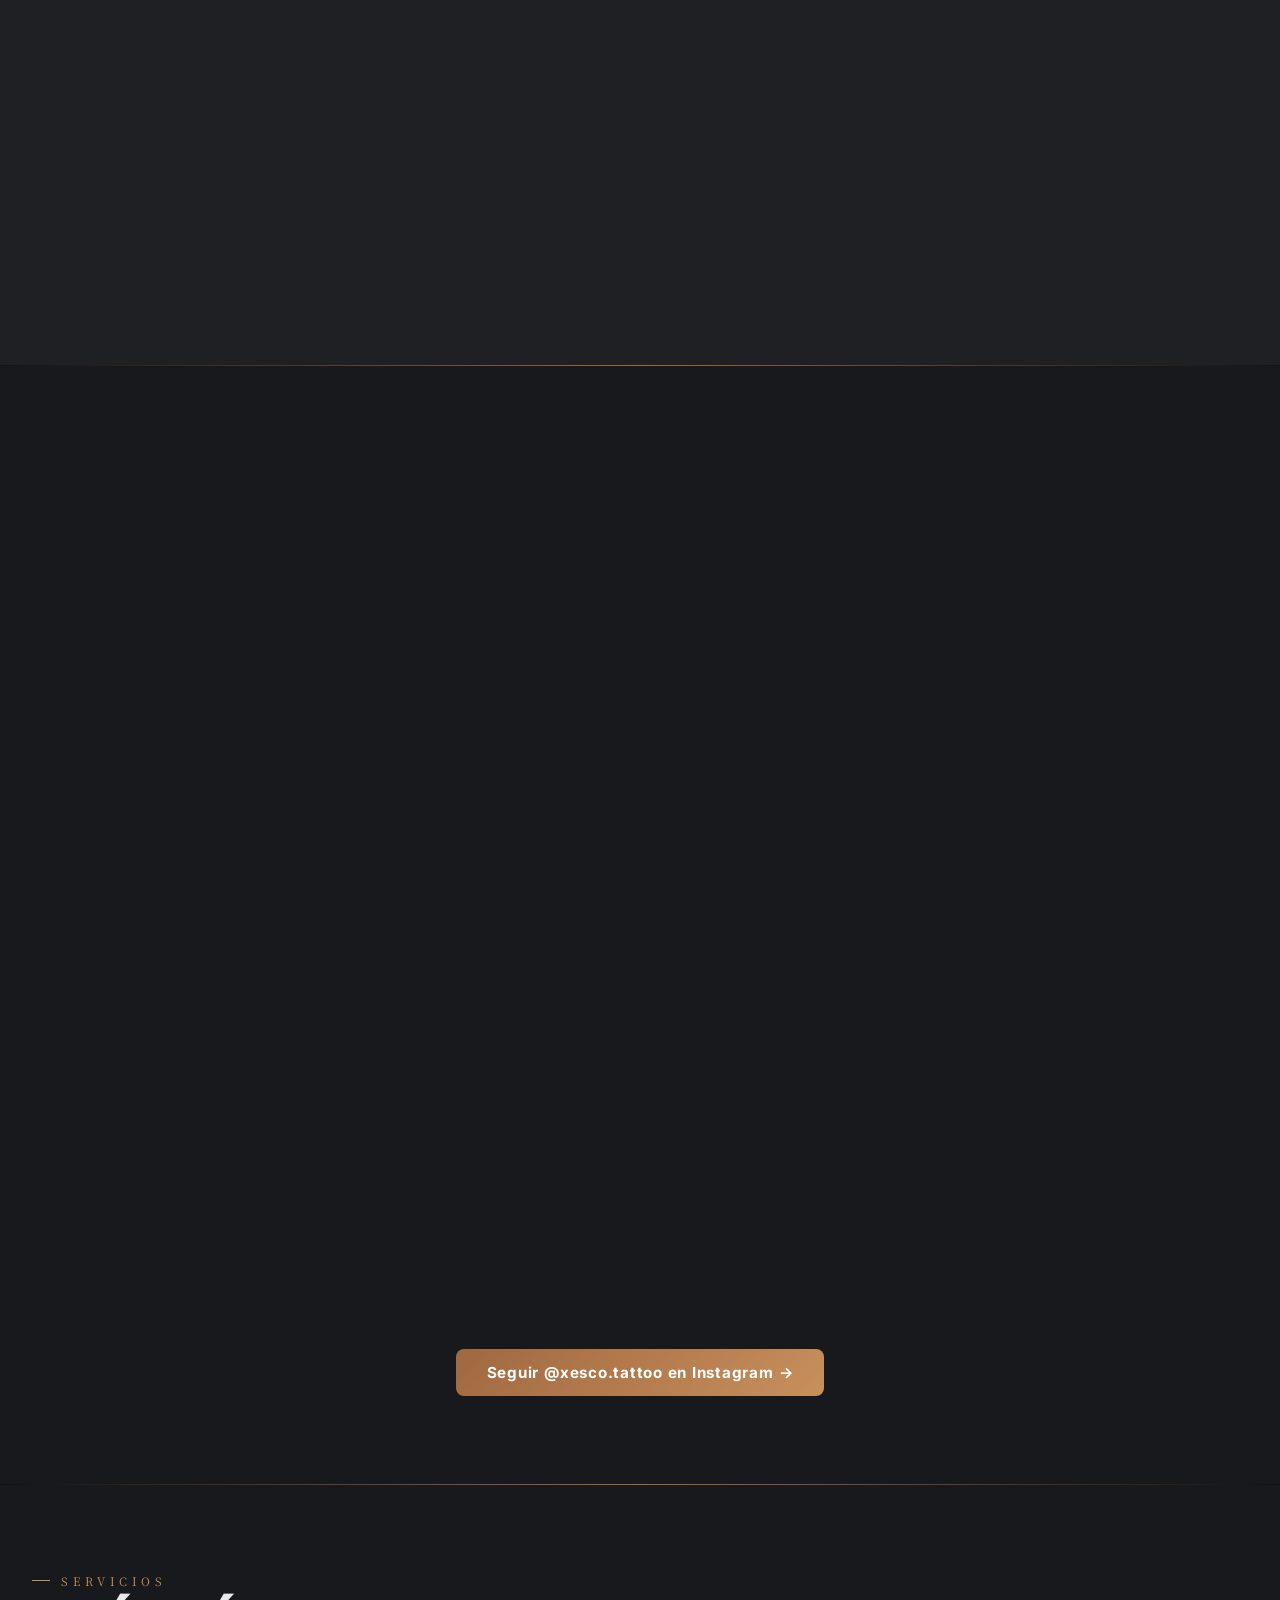
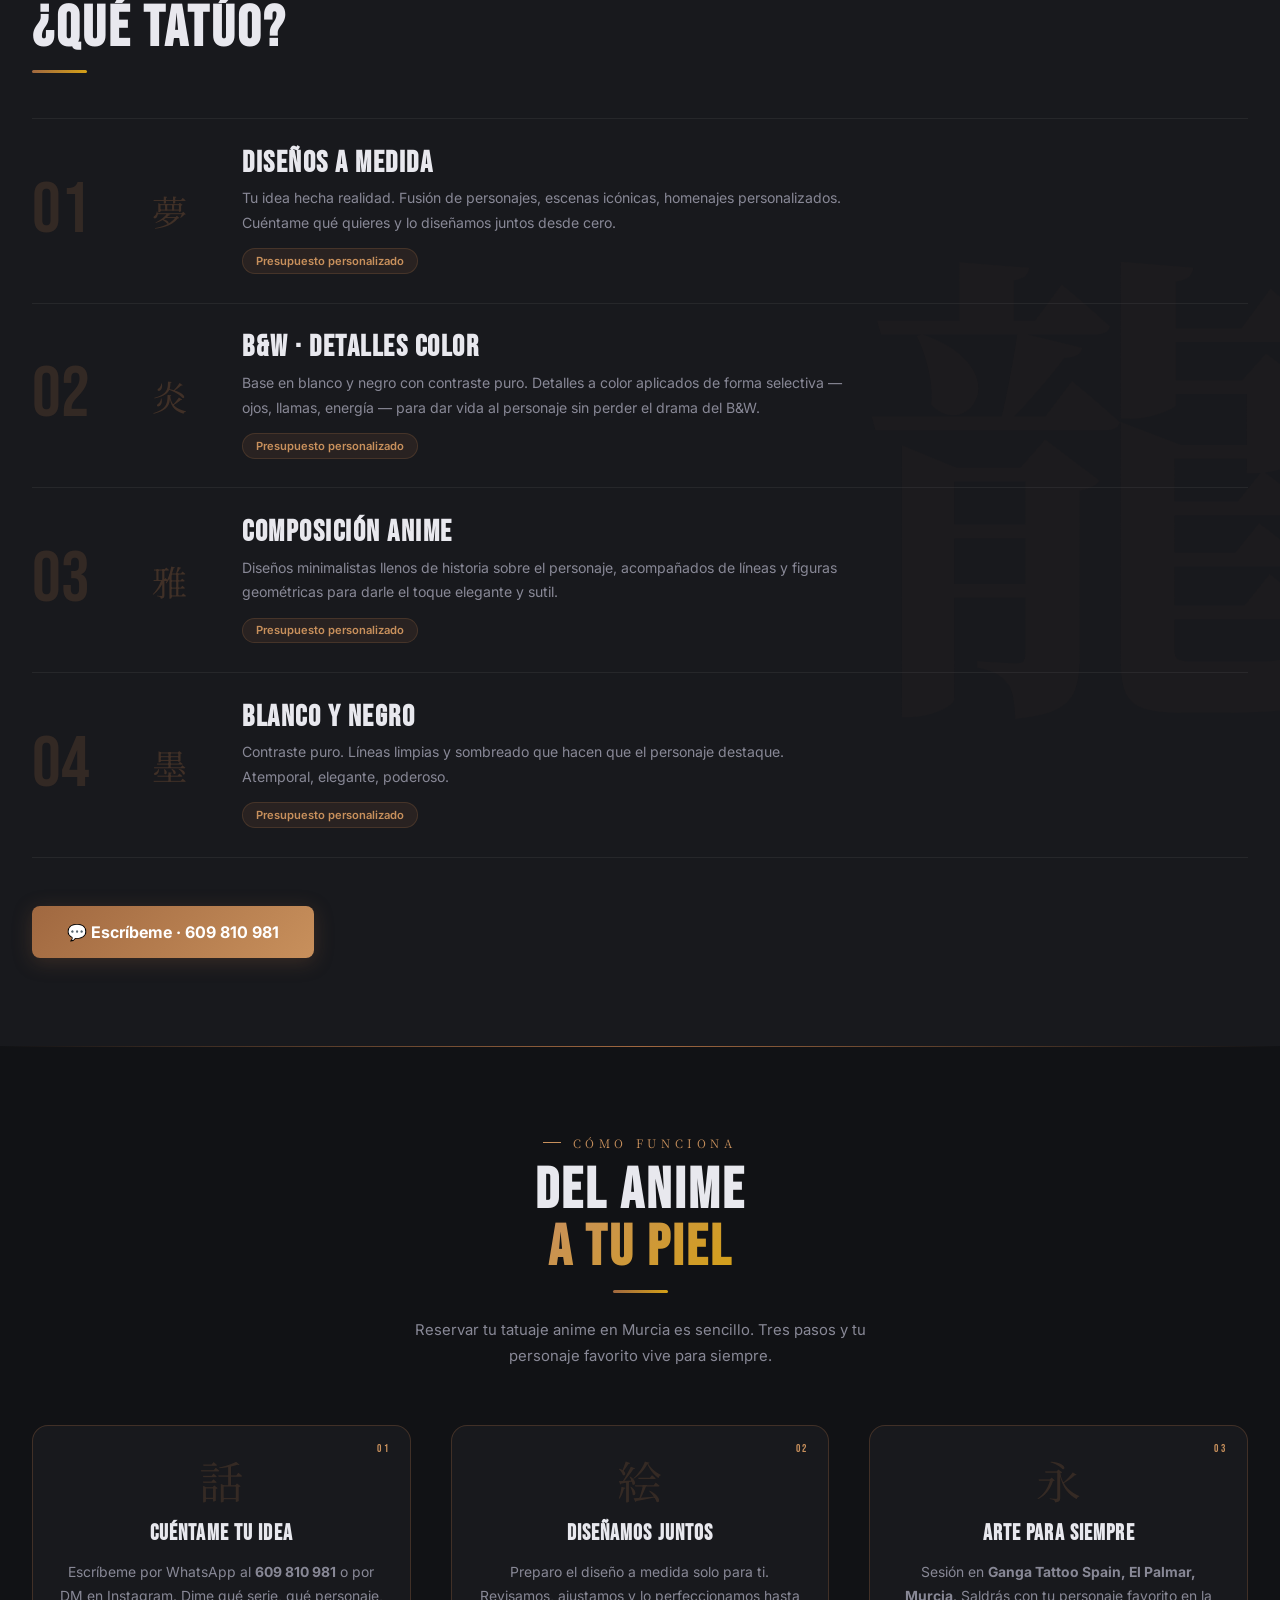
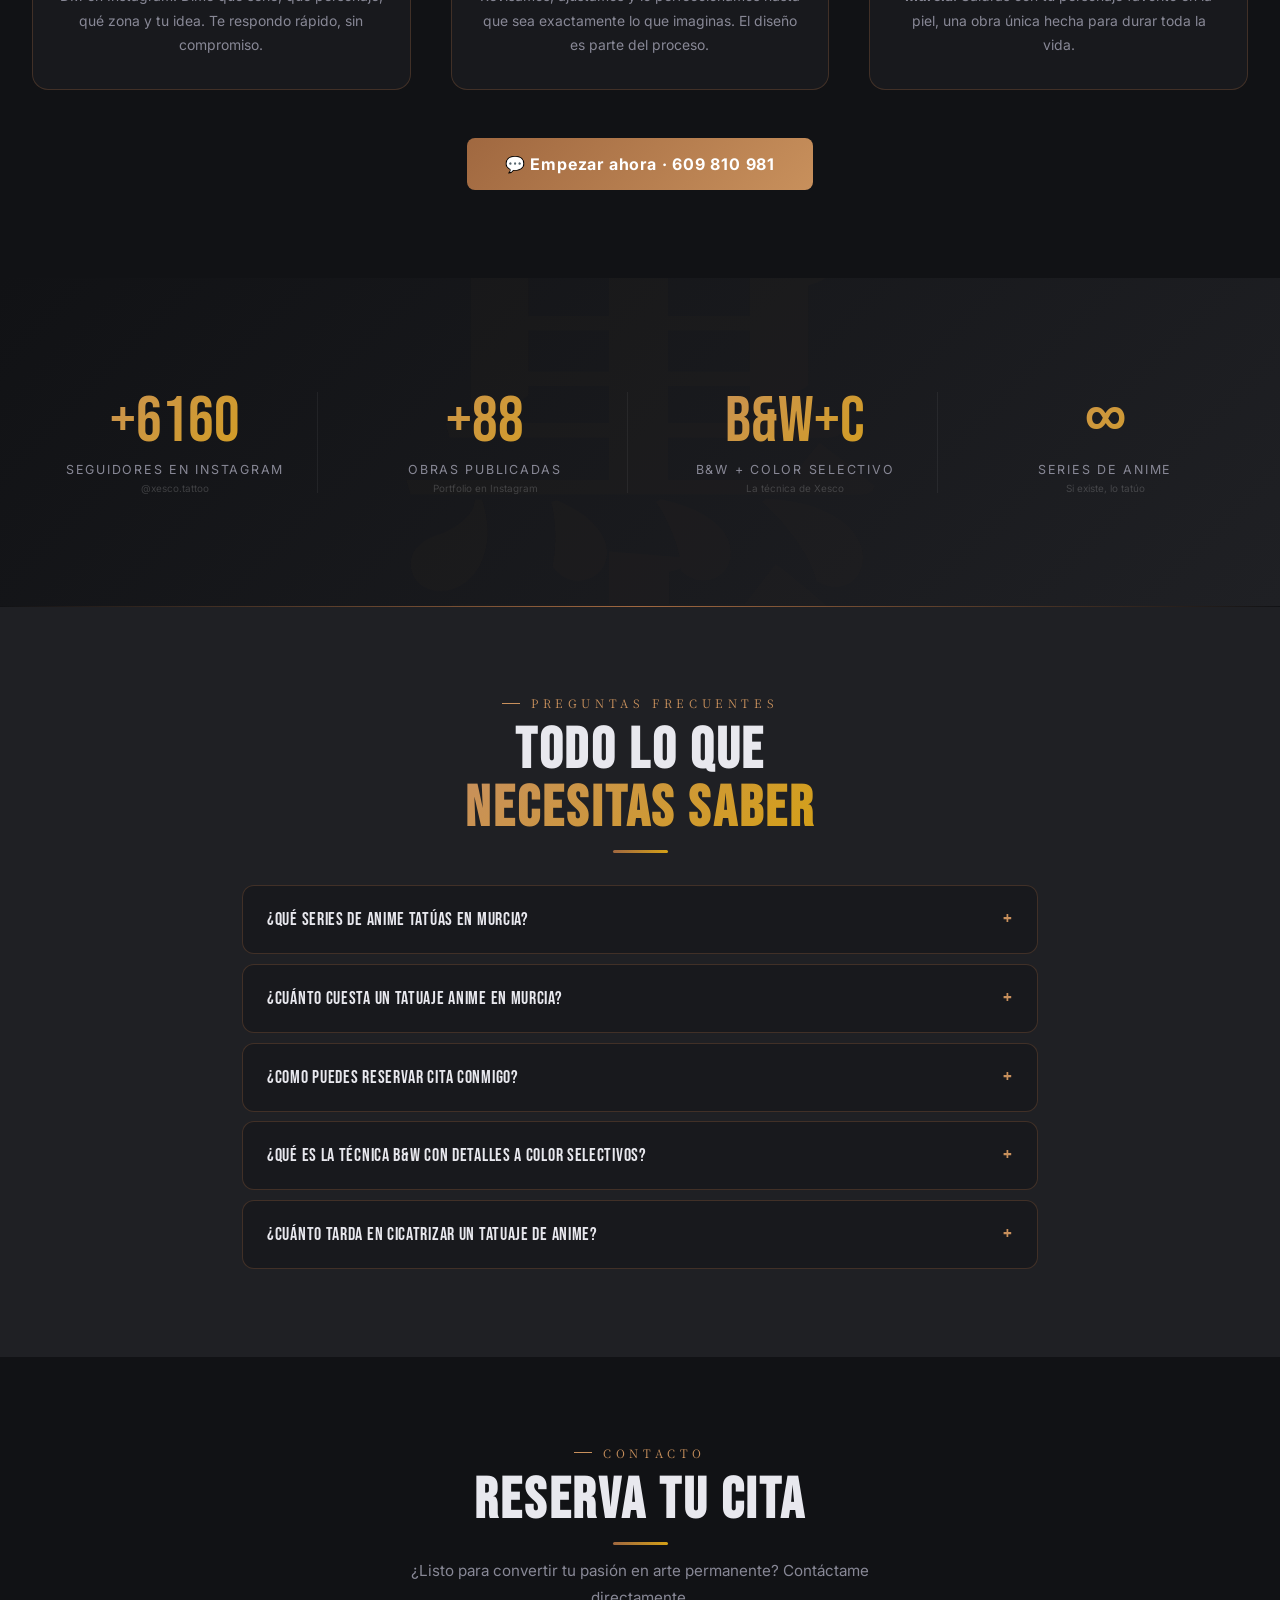
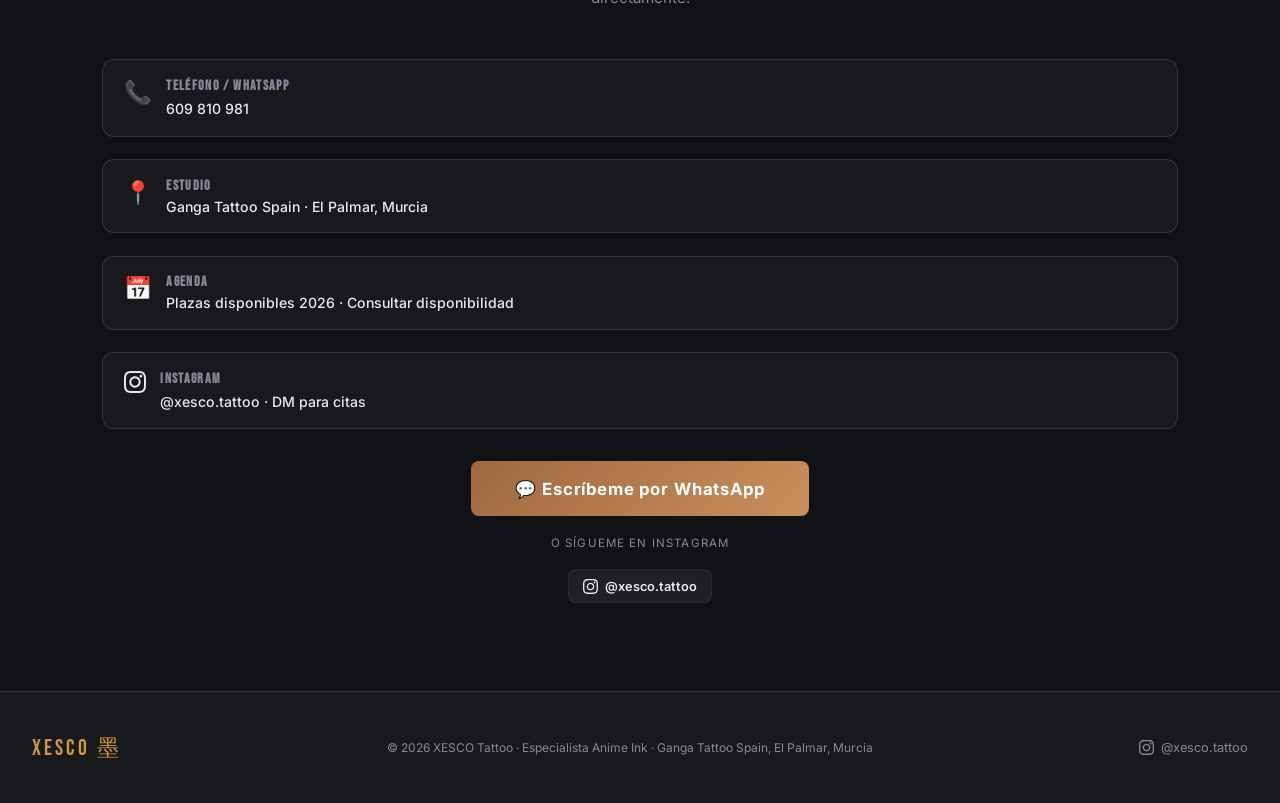
==== commit 5b44bb5f: "Update index.html" ====
--- a/HTML/index.html
+++ b/HTML/index.html
@@ -641,7 +641,7 @@
           </div>
         </details>
         <details class="faq-item rev">
-          <summary class="faq-q">¿Cómo reservo cita en Ganga Tattoo Spain, El Palmar?</summary>
+          <summary class="faq-q">¿Como puedes reservar cita conmigo?</summary>
           <div class="faq-a">
             <p>Escríbeme por WhatsApp al <strong>609 810 981</strong> o por DM en Instagram <strong>@xesco.tattoo</strong>. Me cuentas tu idea, preparamos el diseño juntos, te paso el presupuesto y bloqueamos tu fecha. Tengo <strong>agenda disponible para 2026</strong>.</p>
           </div>
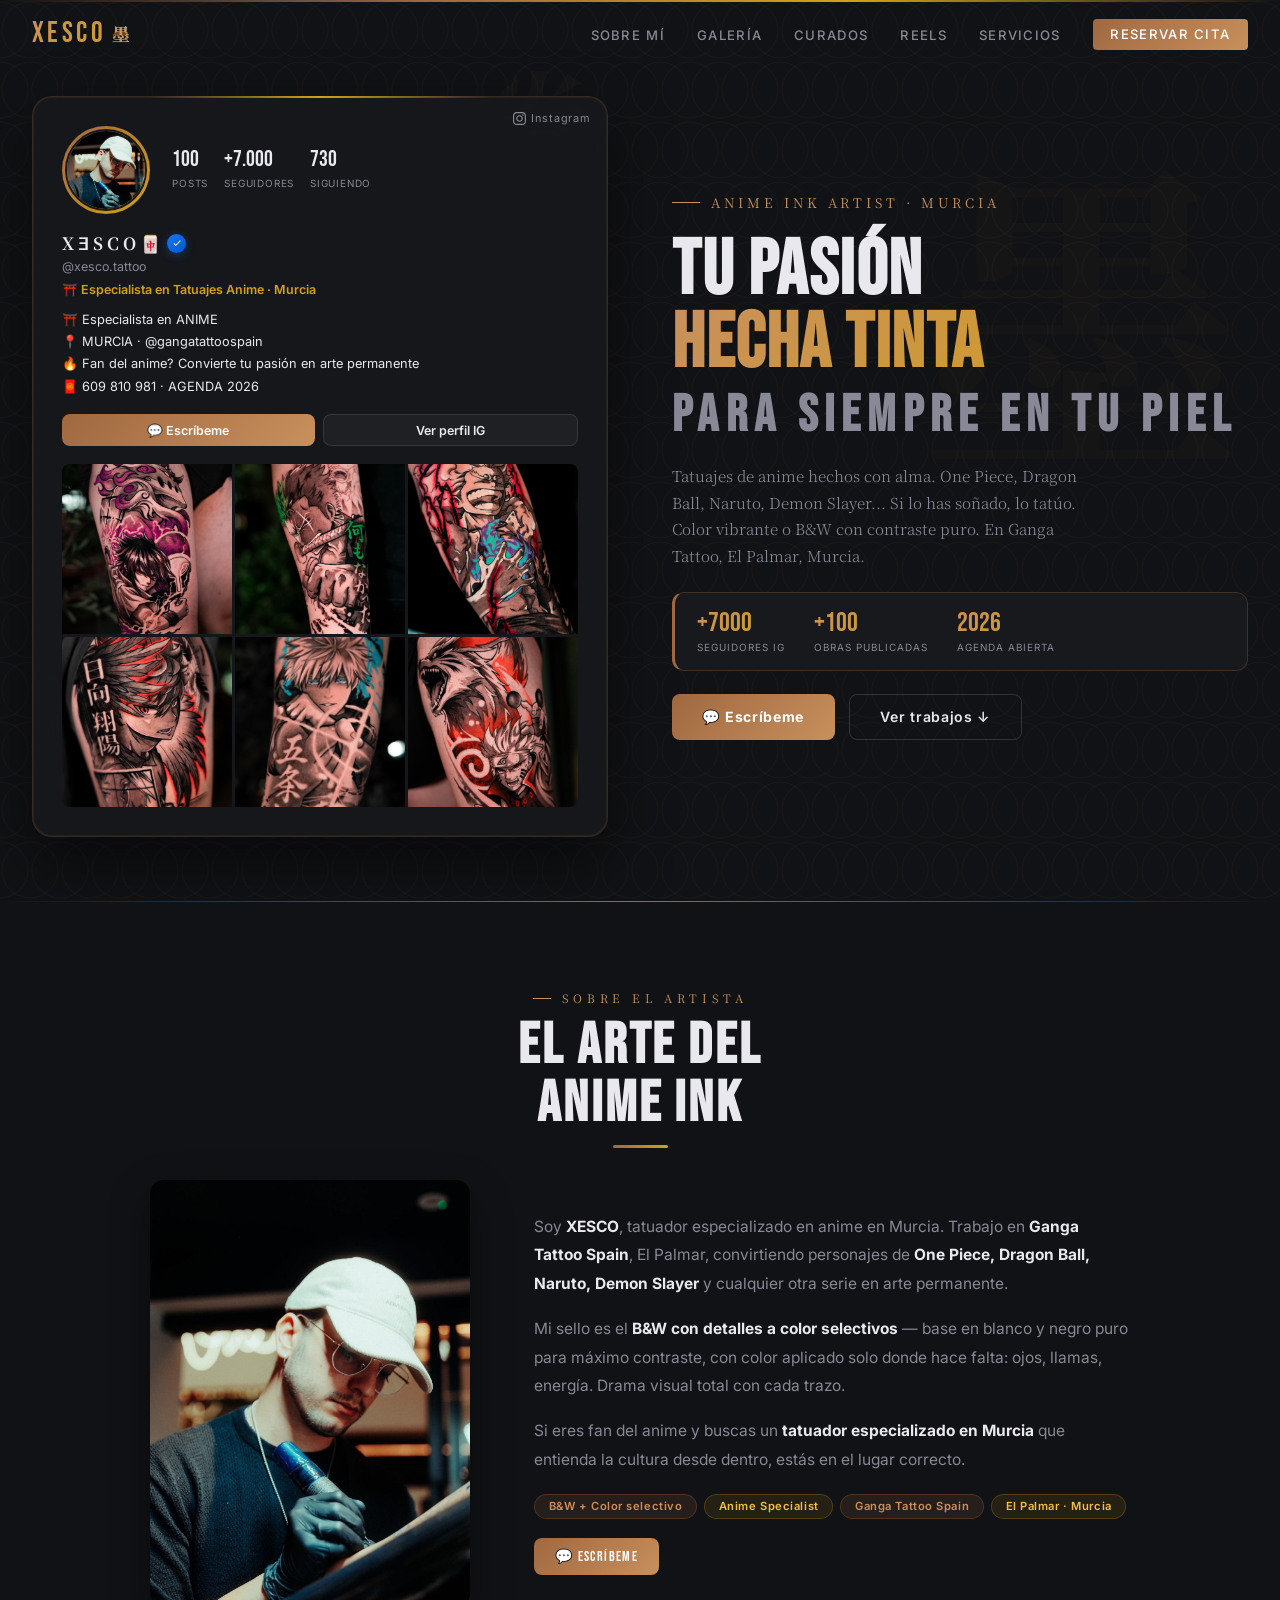
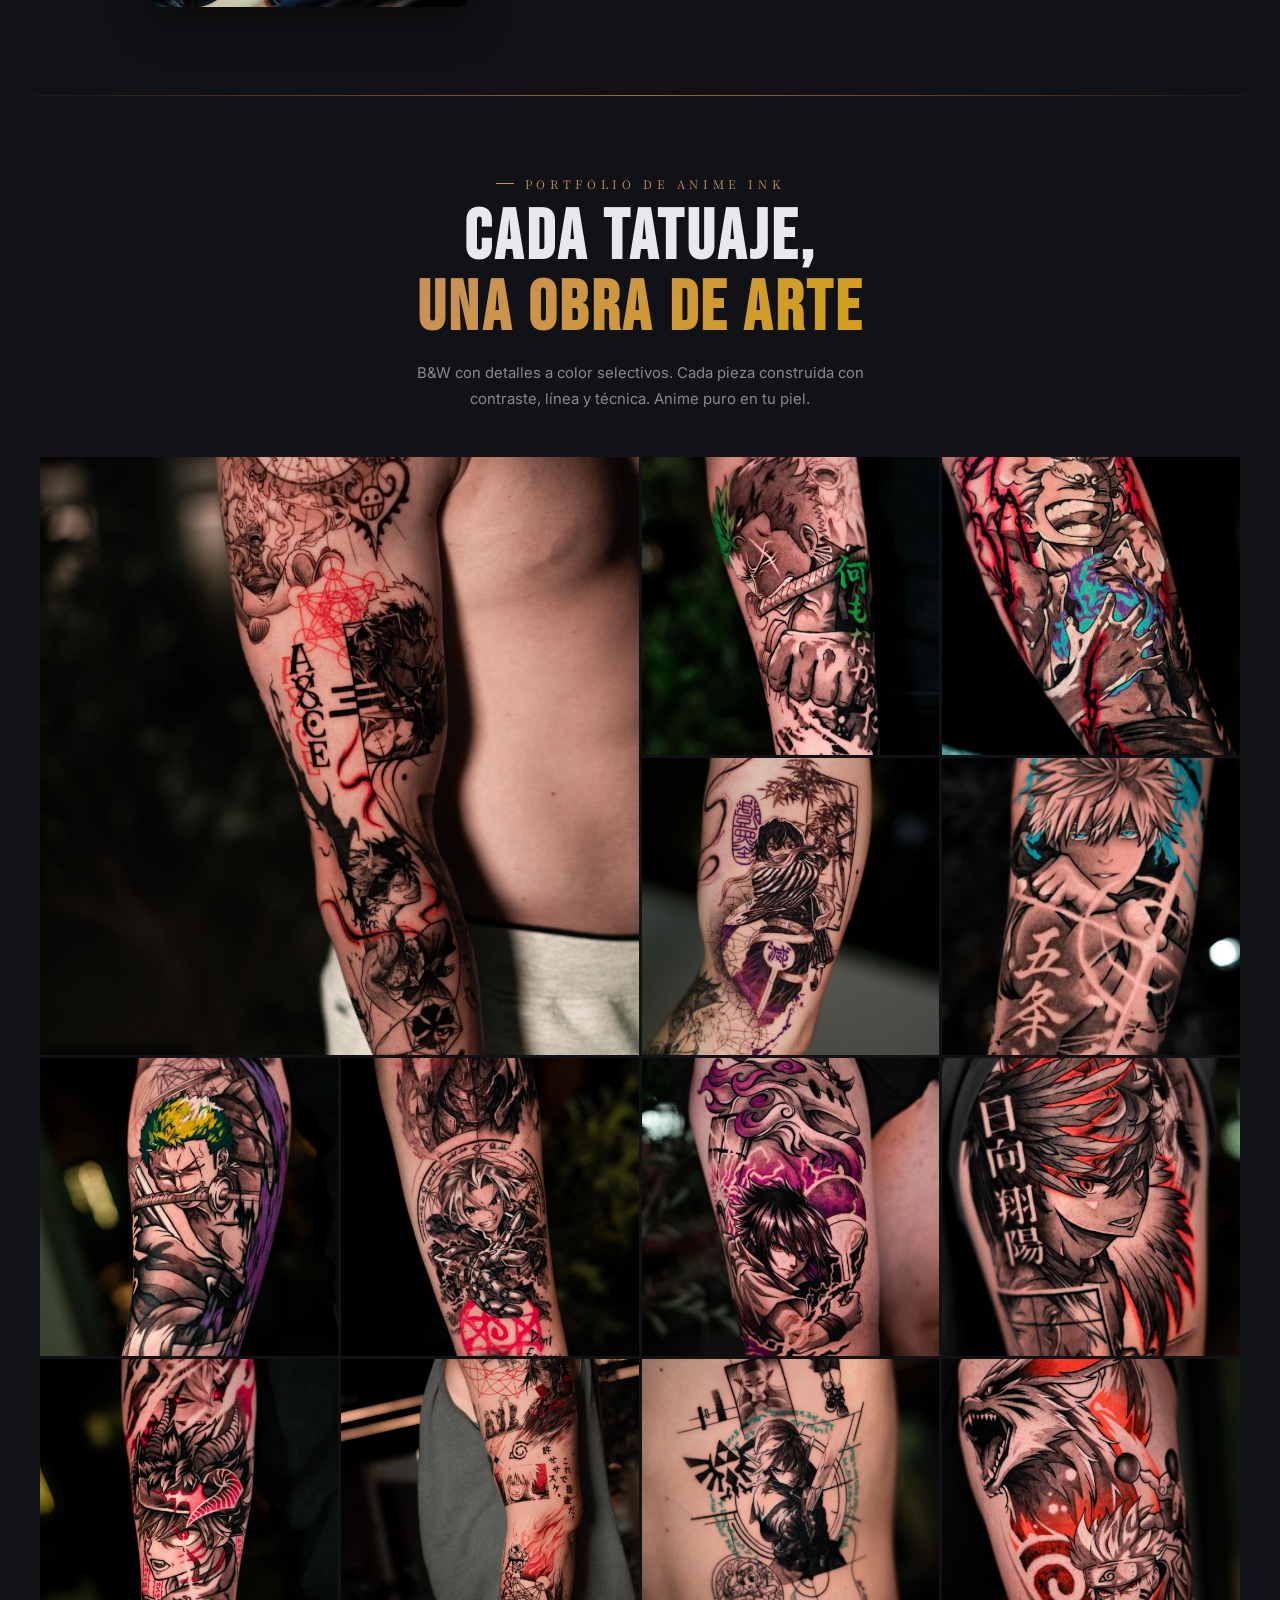
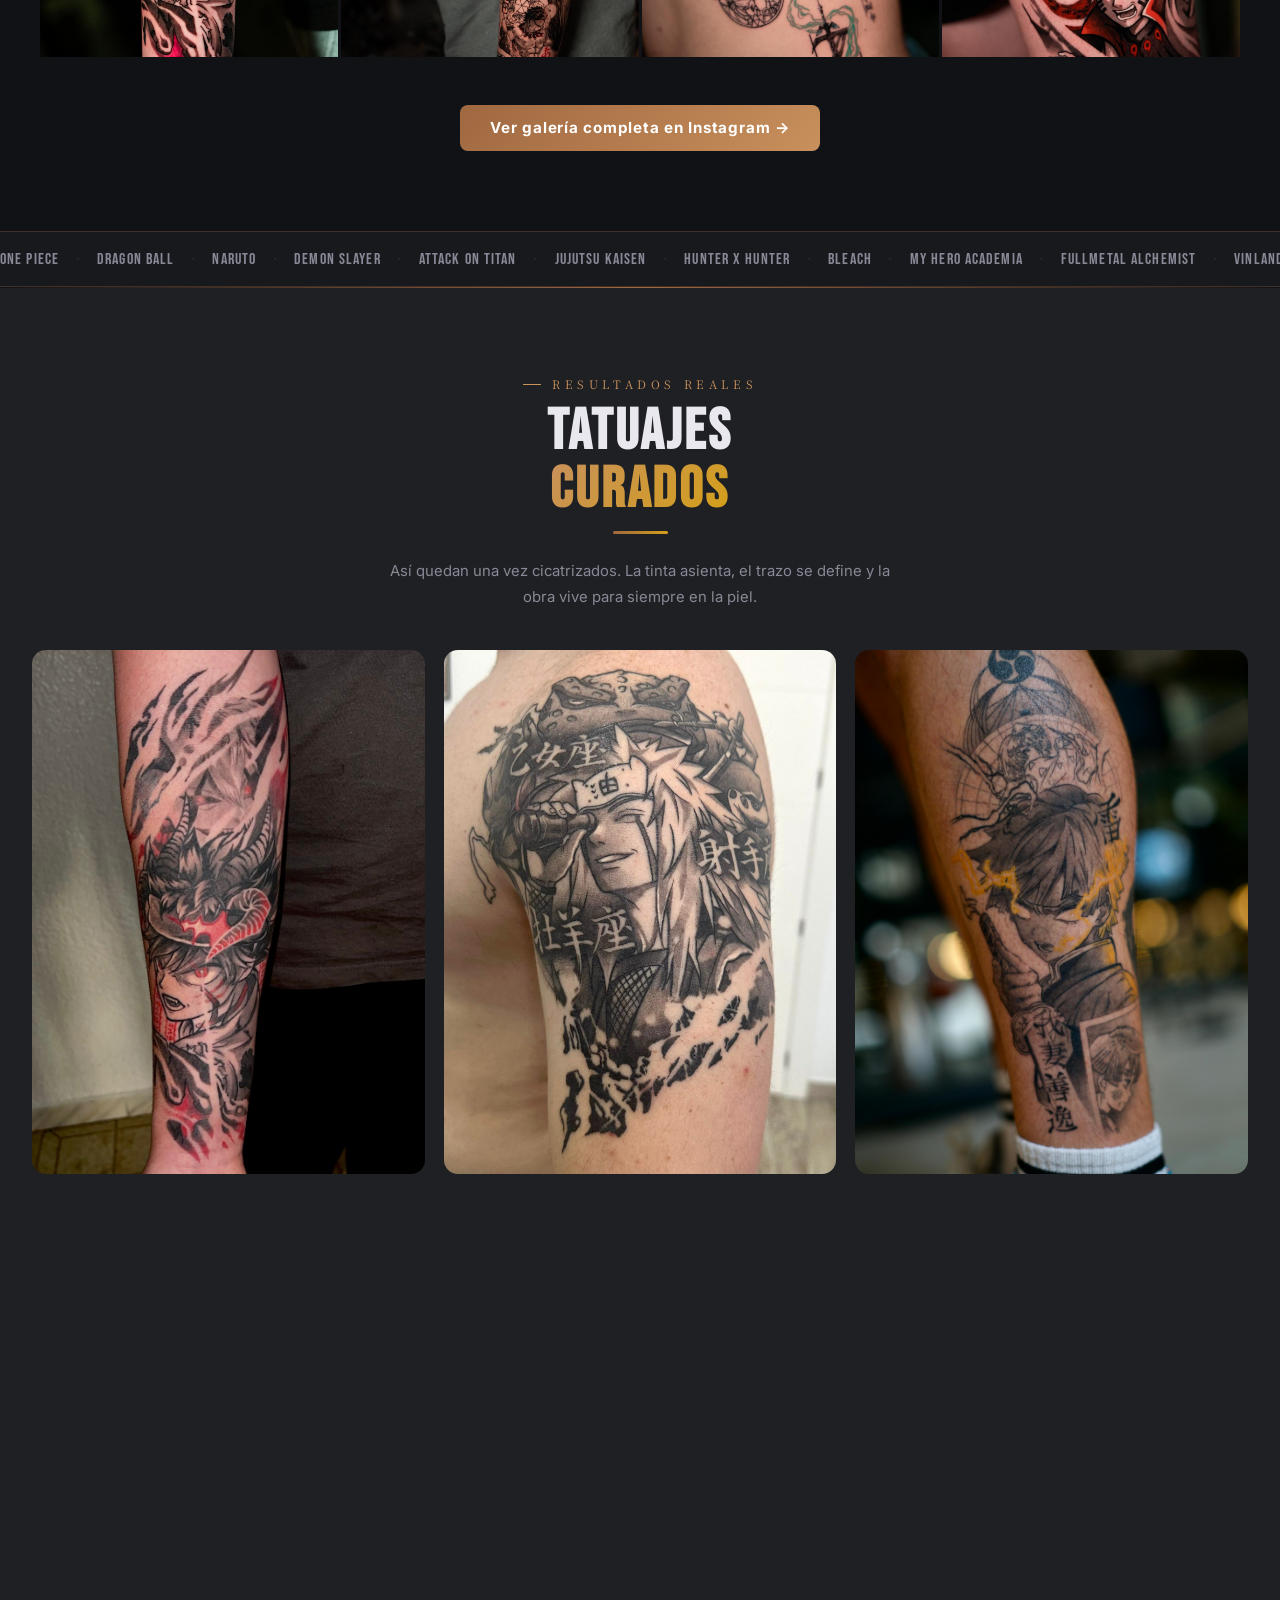
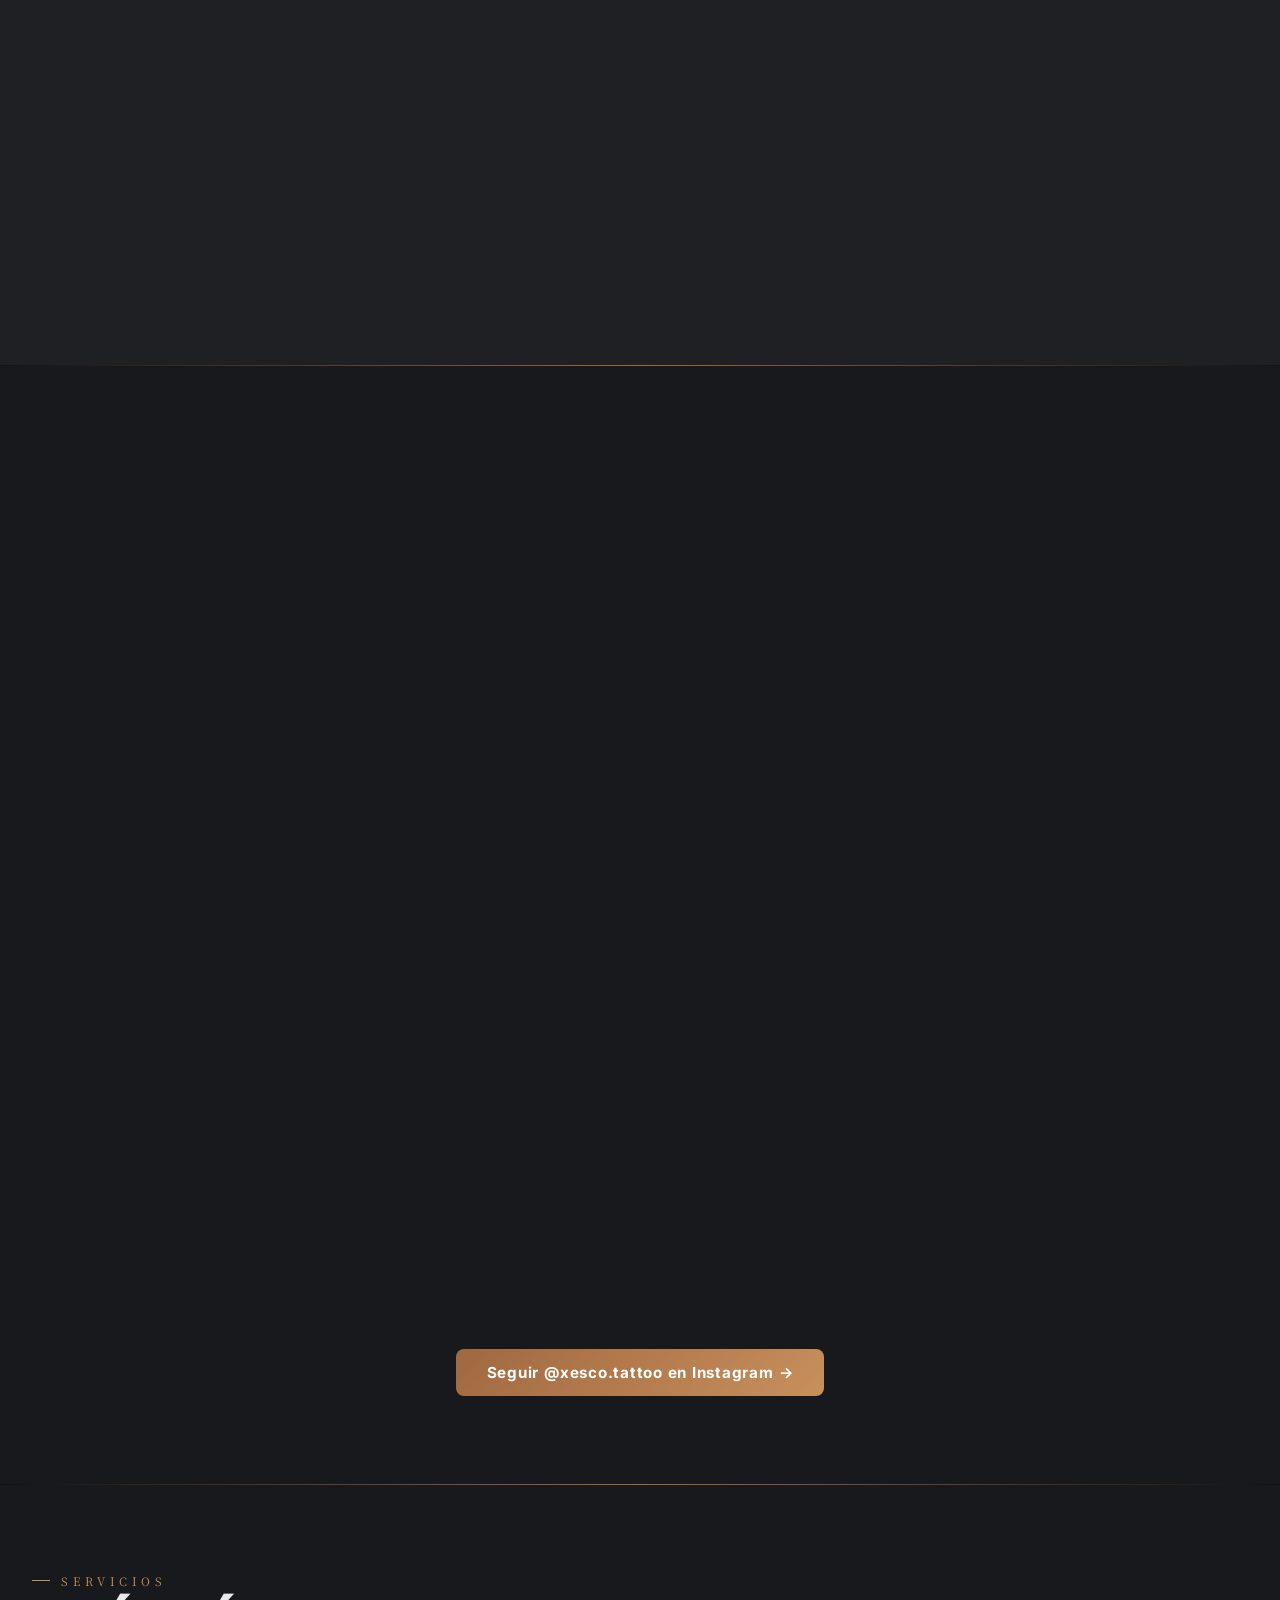
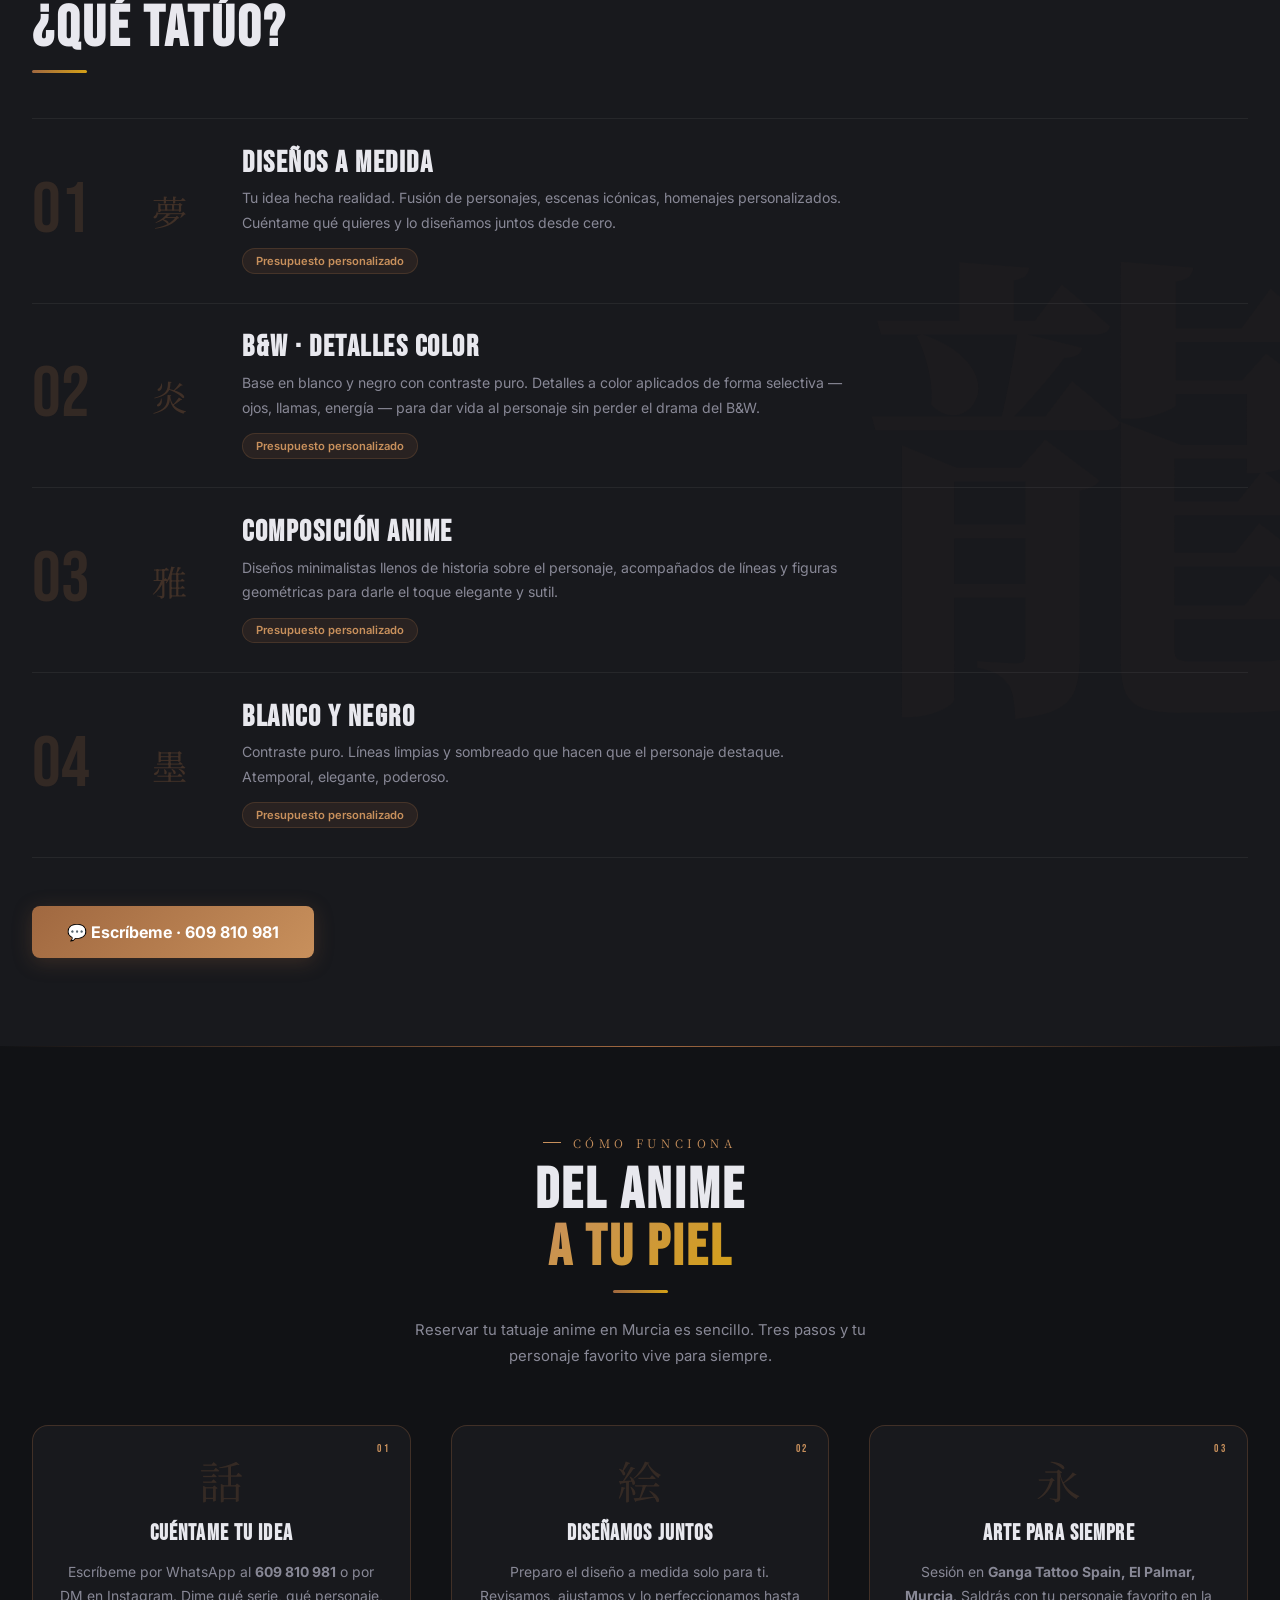
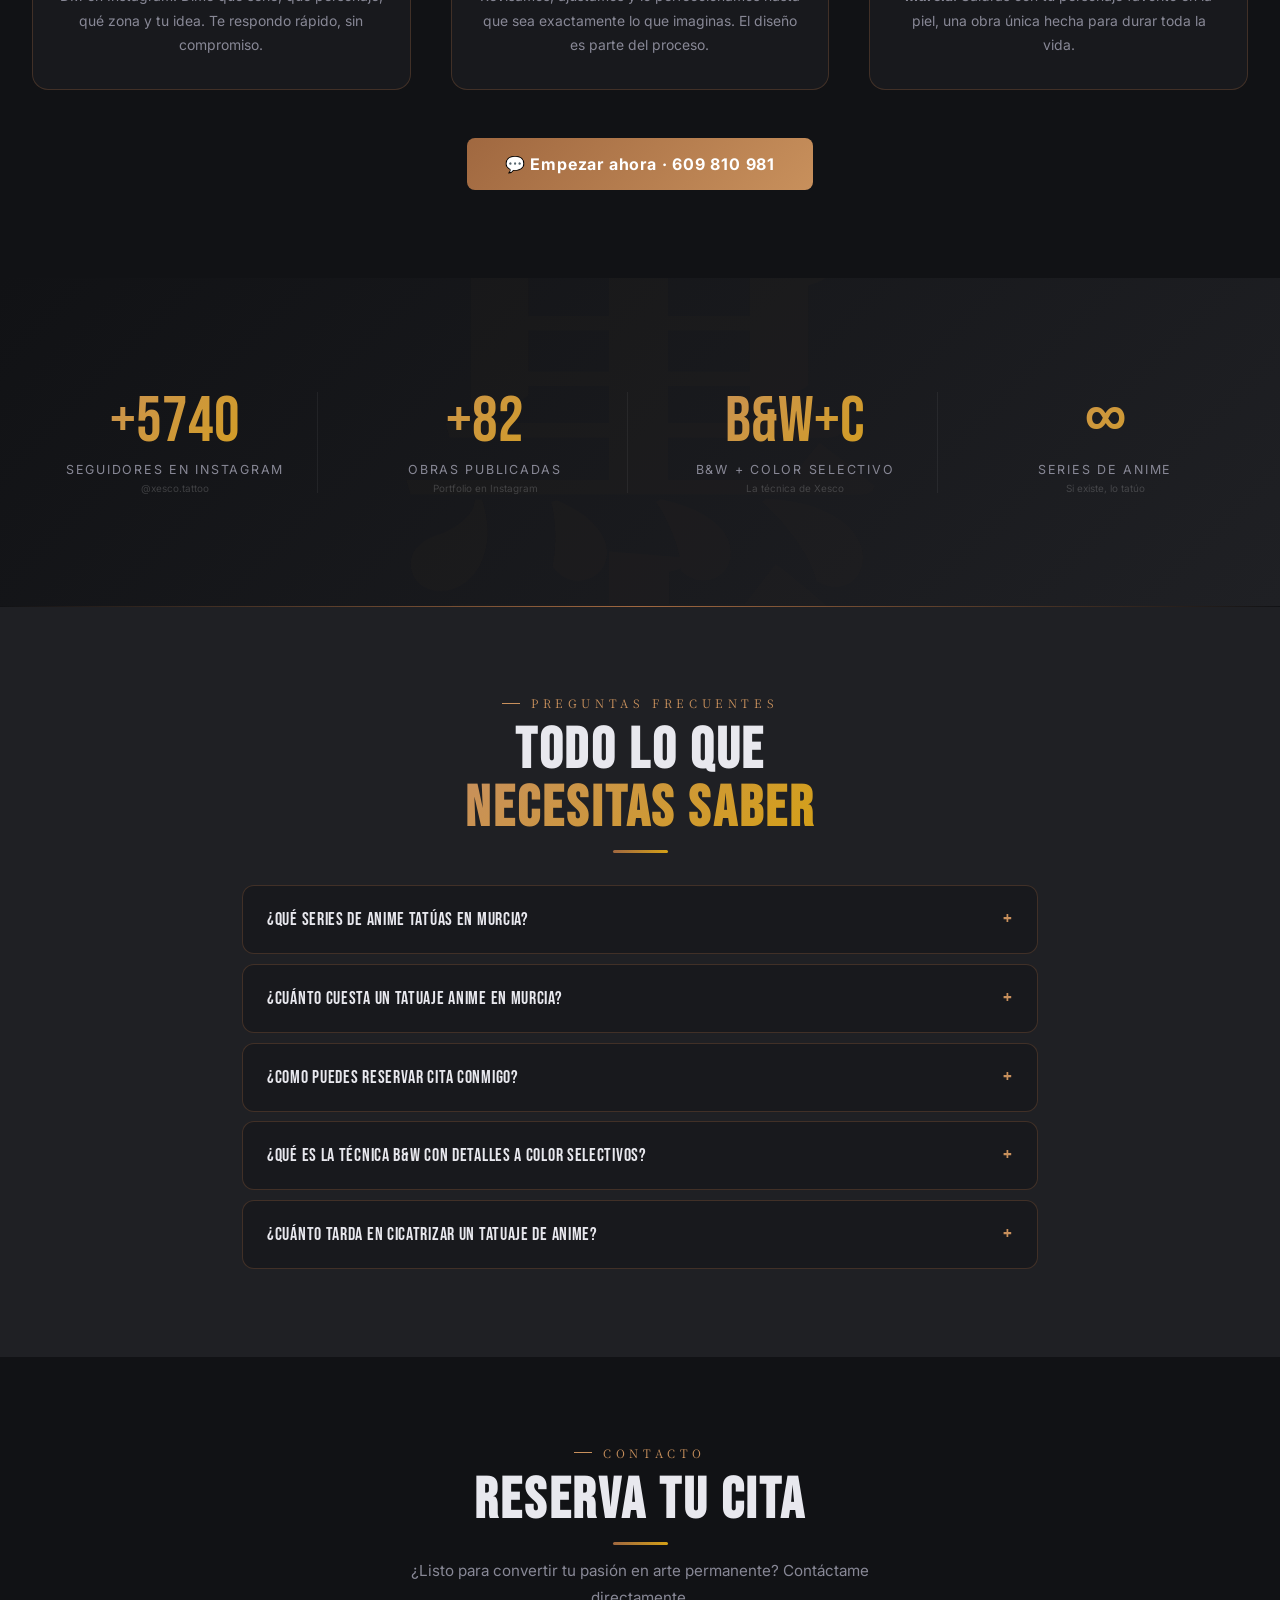
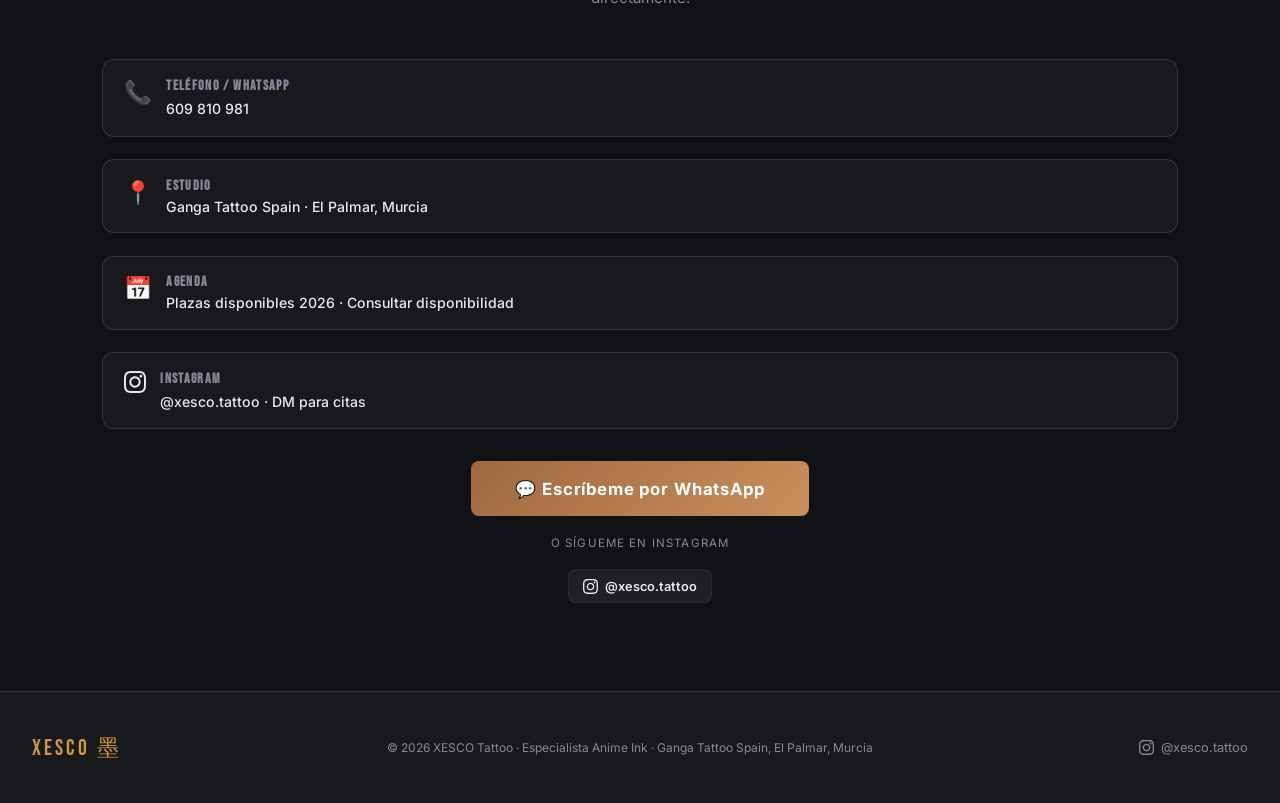
==== commit c3eb9cf5: "Update index.html" ====
--- a/HTML/index.html
+++ b/HTML/index.html
@@ -402,7 +402,7 @@
         <div class="hcard rev"><img src="/assets/instagram/curado-3.jpeg" alt="Tatuaje anime curado resultado real — XESCO Tattoo" loading="lazy"><div class="hcard-ov"><span class="hcard-label">Anime Ink curado</span></div></div>
         <div class="hcard rev"><img src="/assets/instagram/curado-4.jpeg" alt="Tinta cicatrizada tatuaje anime — Ganga Tattoo Murcia" loading="lazy"><div class="hcard-ov"><span class="hcard-label">Cicatrizado</span></div></div>
         <div class="hcard rev"><img src="/assets/instagram/curado-5.jpeg" alt="Tattoo anime totalmente cicatrizado — XESCO Murcia" loading="lazy"><div class="hcard-ov"><span class="hcard-label">Color vivo</span></div></div>
-        <div class="hcard rev"><img src="/assets/instagram/curado-6.jpeg" alt="Resultado final tatuaje anime curado — XESCO Murcia" loading="lazy"><div class="hcard-ov"><span class="hcard-label">Resultado final</span></div></div>
+        <div class="hcard rev"><img src="/assets/instagram/curado-7.jpeg" alt="Resultado final tatuaje anime curado — XESCO Murcia" loading="lazy"><div class="hcard-ov"><span class="hcard-label">Resultado final</span></div></div>
       </div>
       <div class="healed-note rev">
         <p>¿Acabas de hacerte un tatuaje? Sigue la guía de cuidados para que tu obra quede perfecta para siempre.</p>
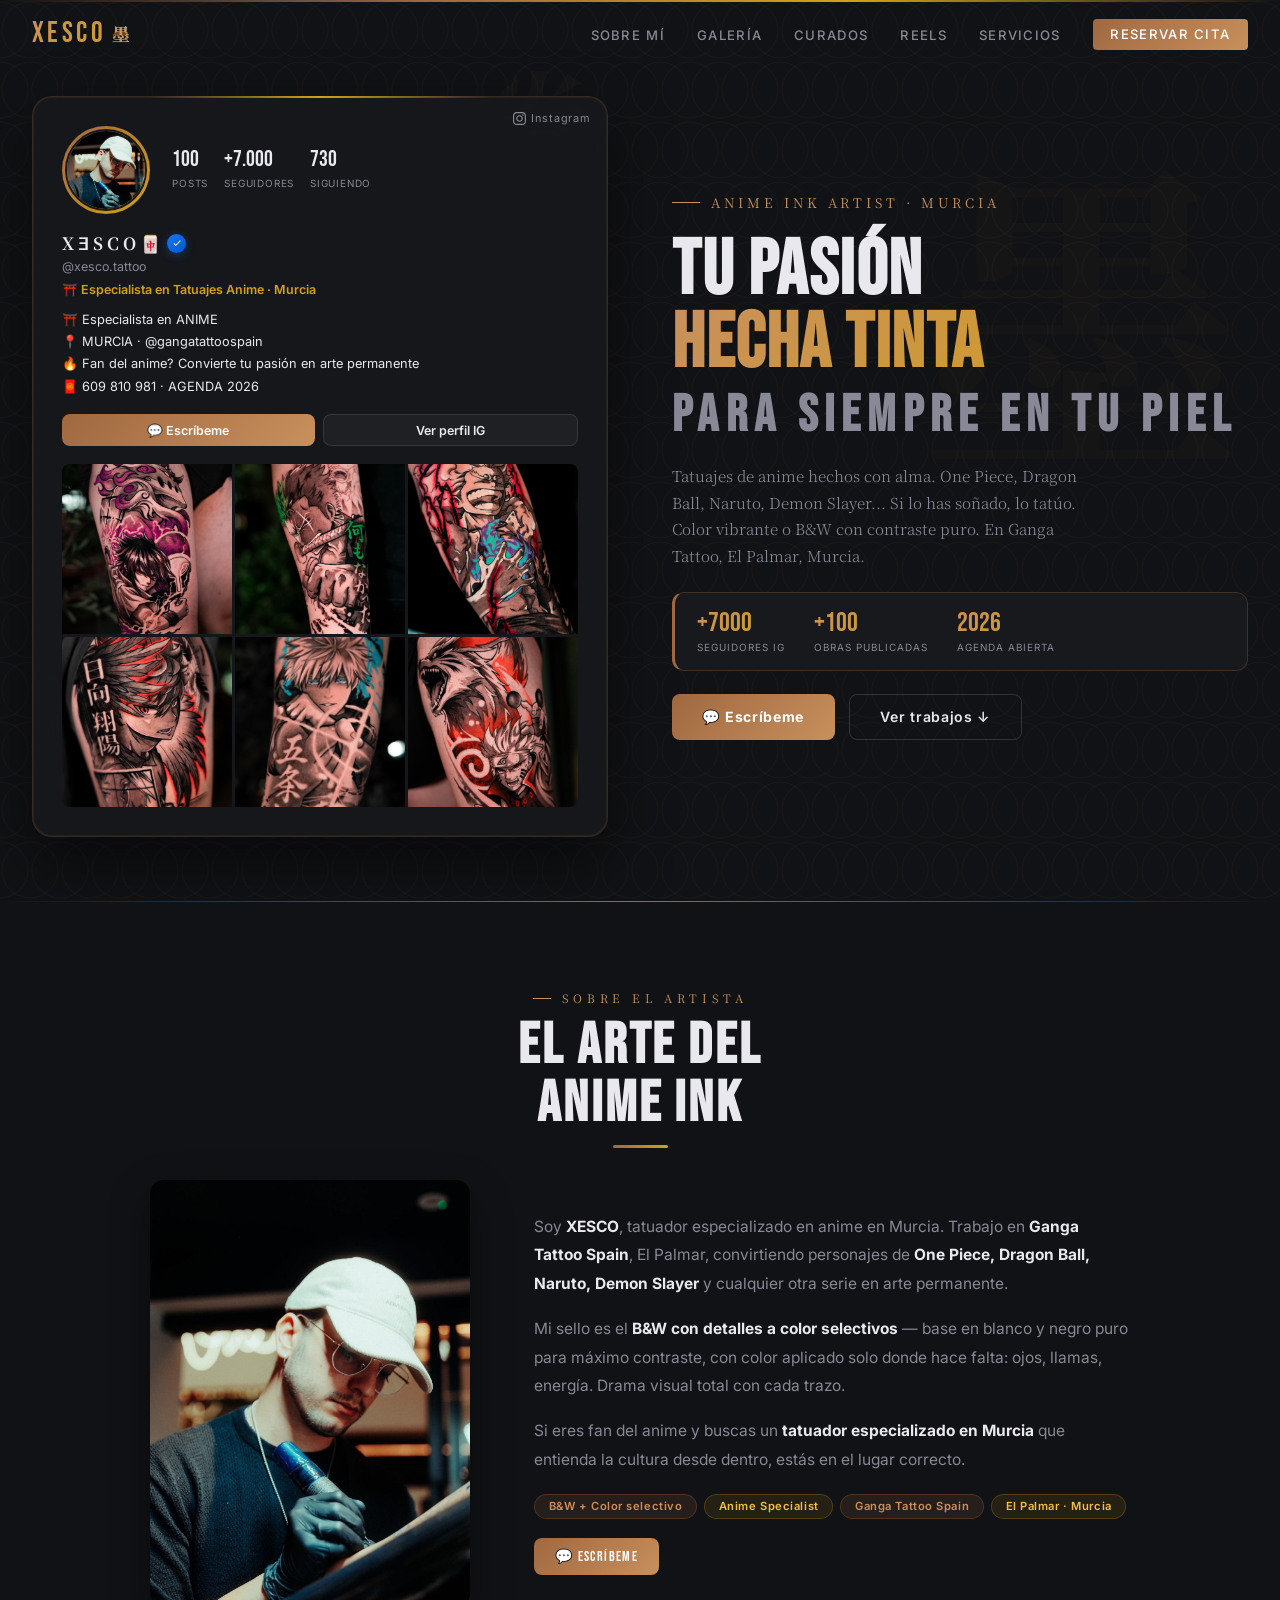
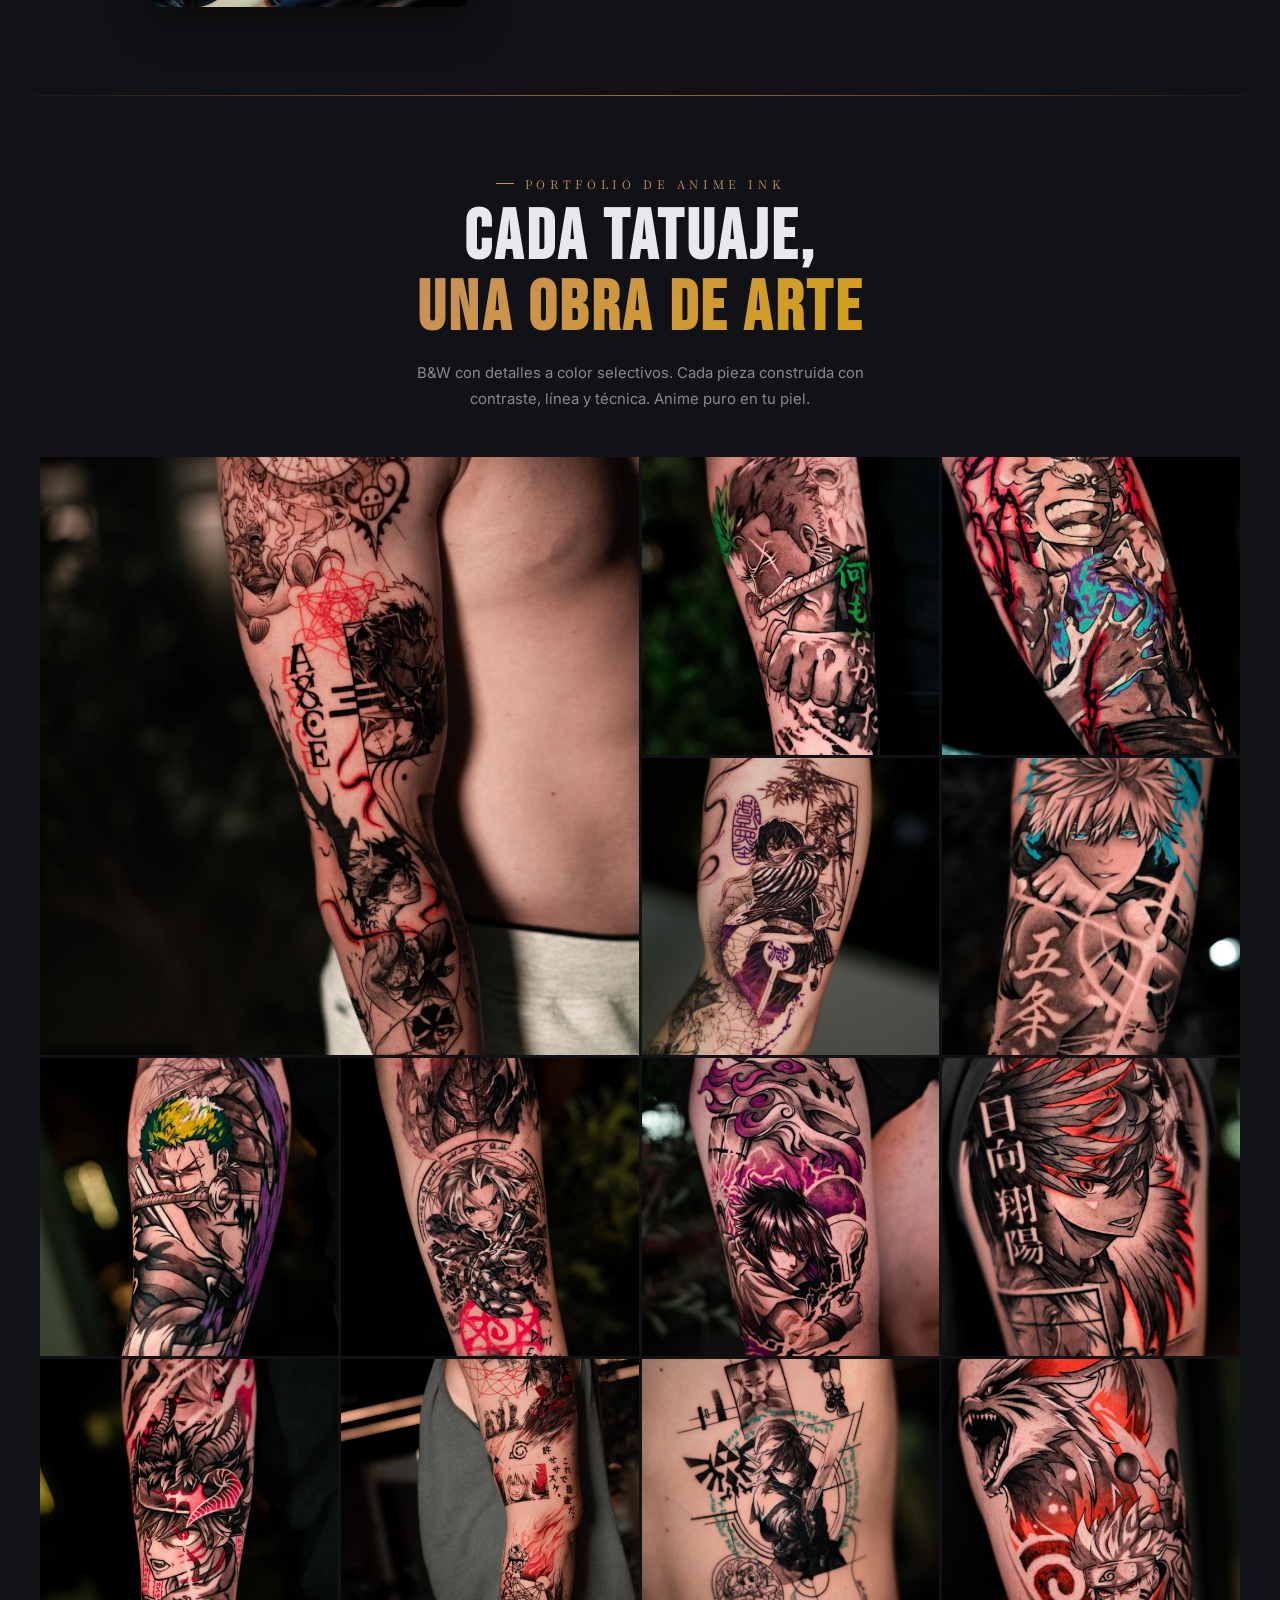
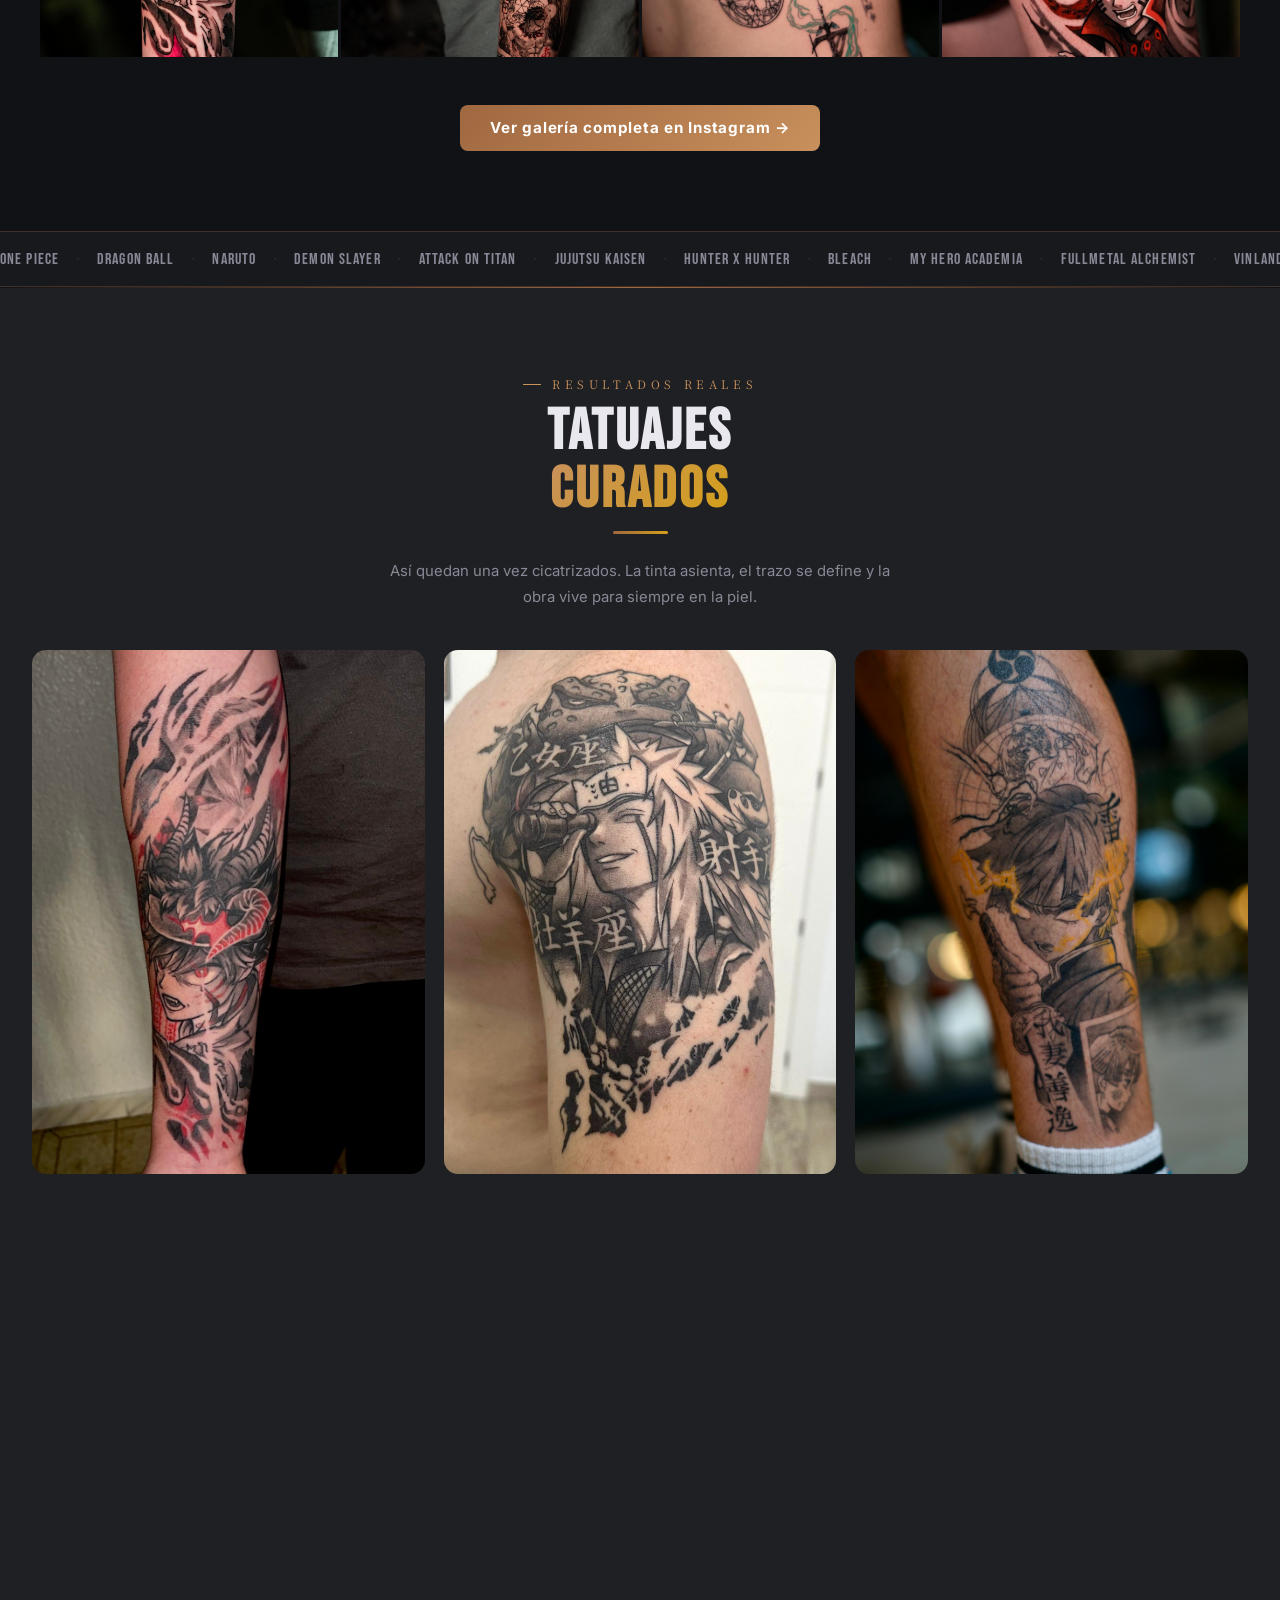
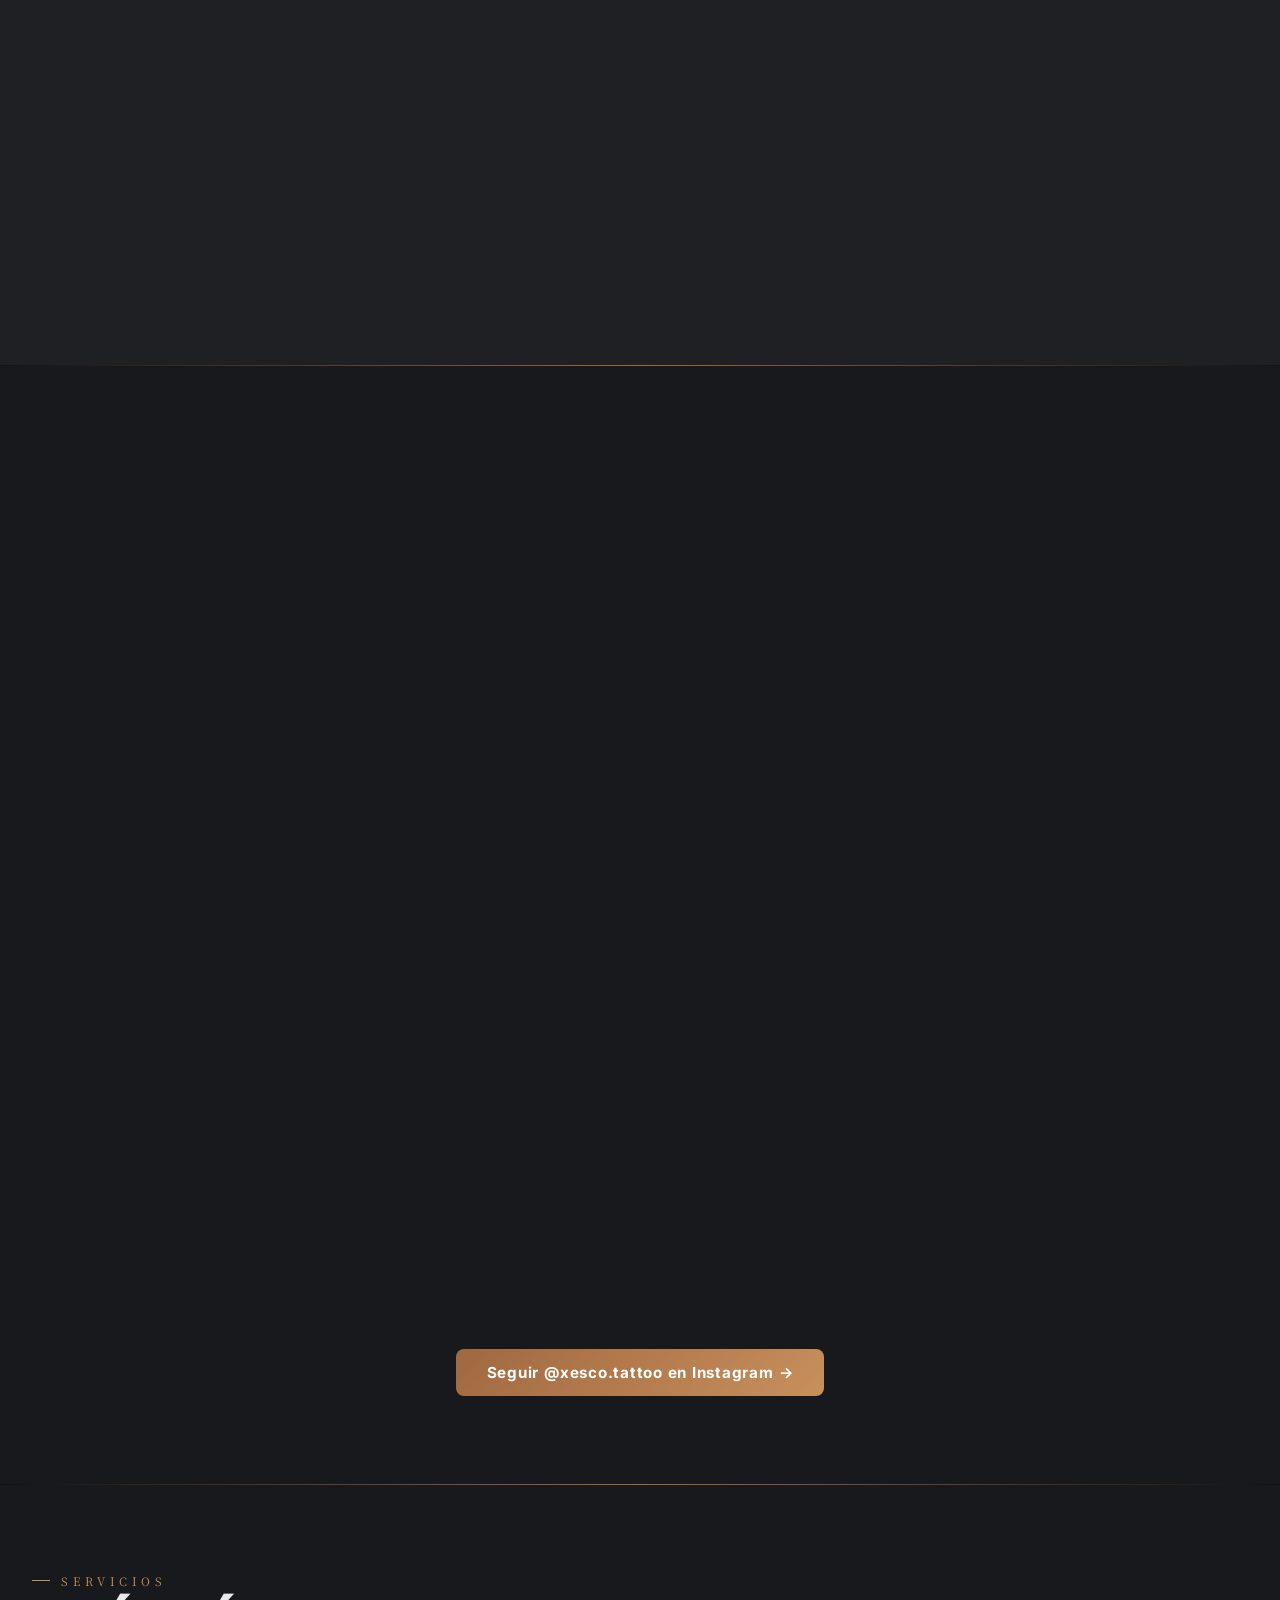
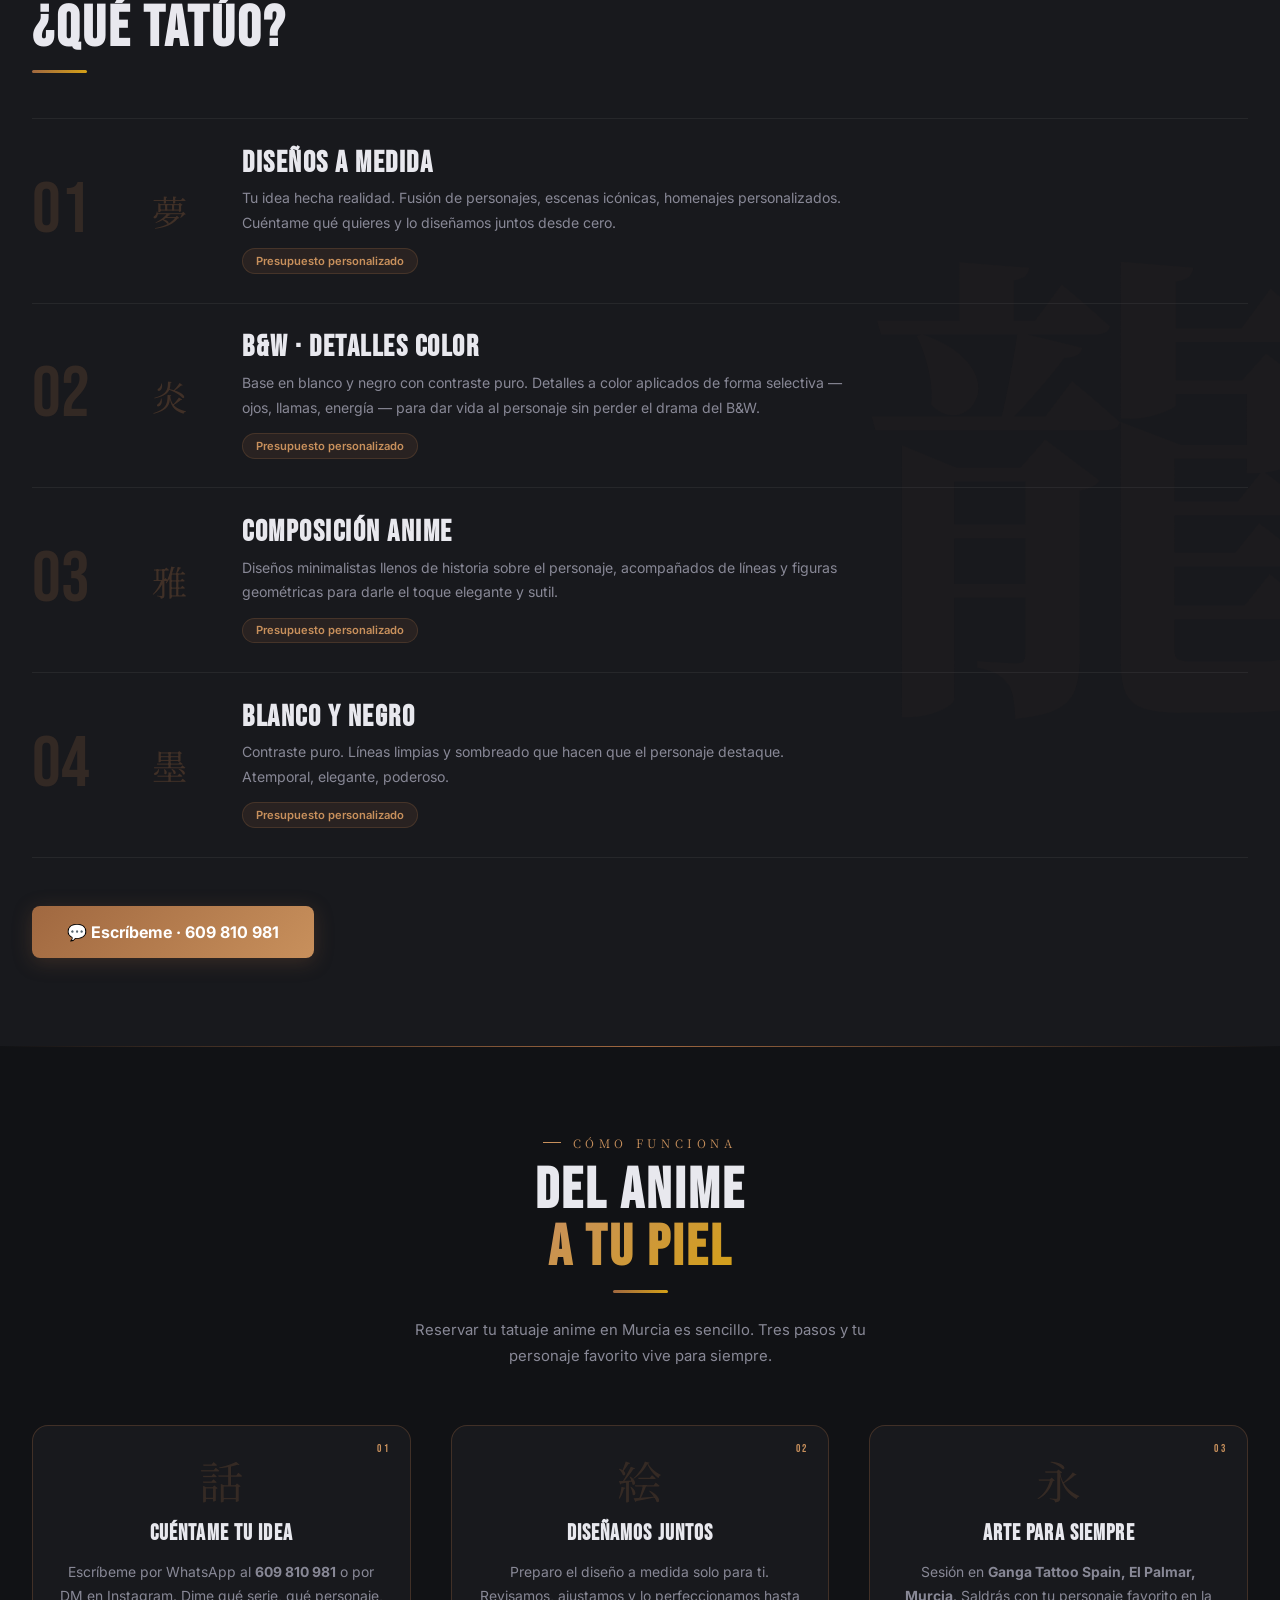
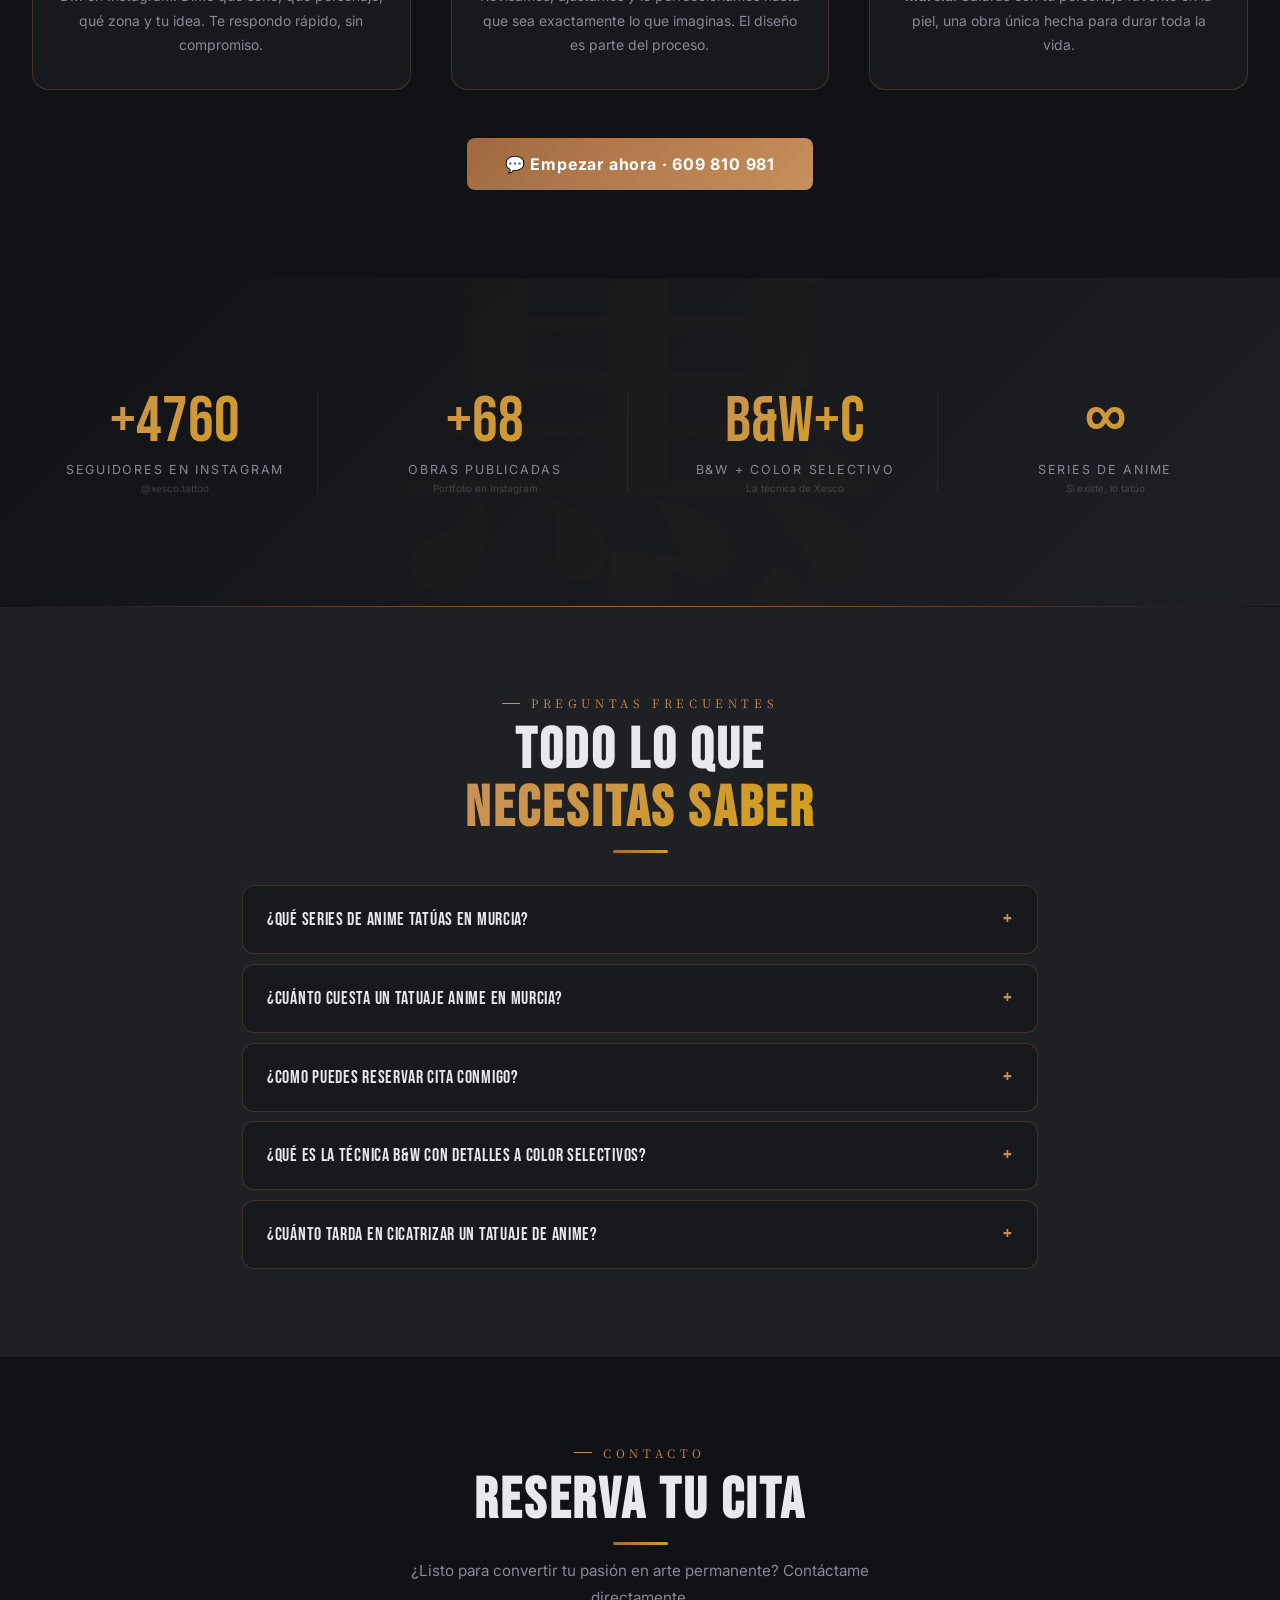
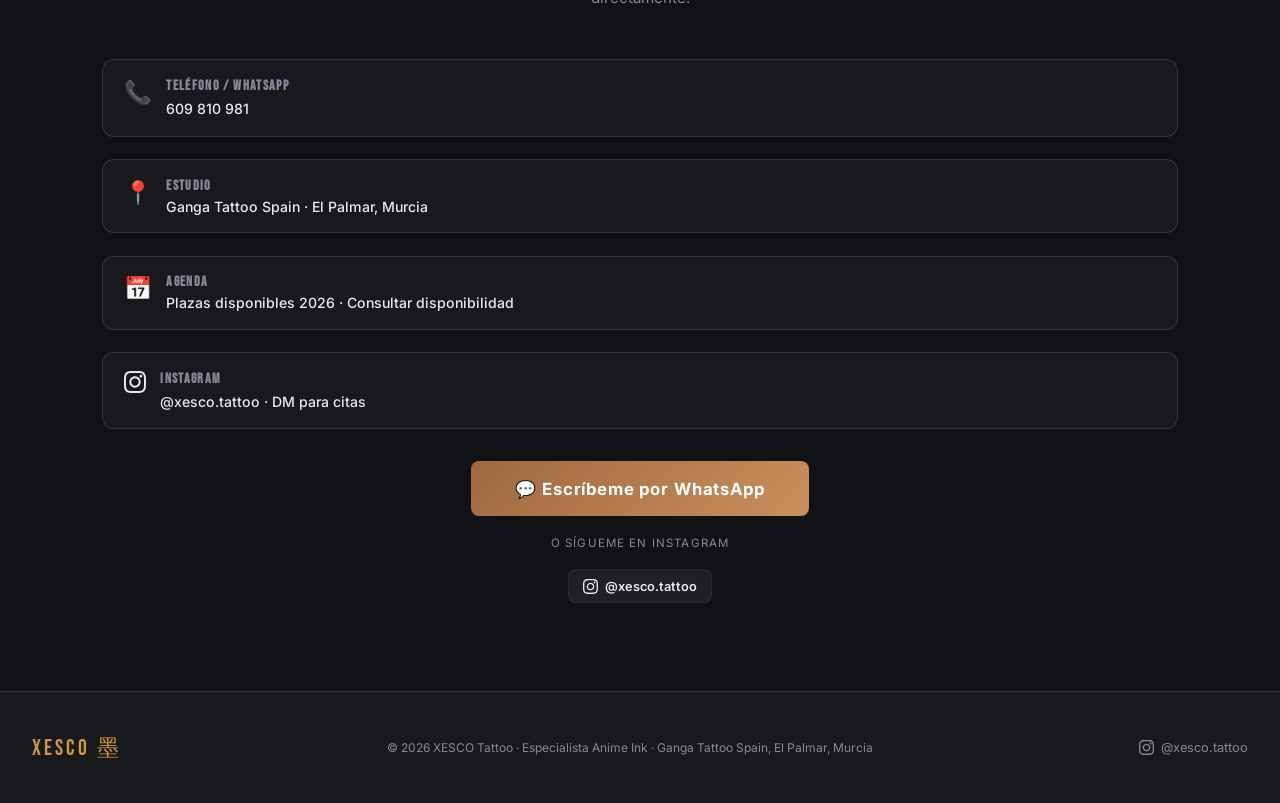
==== commit 2201fd54: "Update index.html" ====
--- a/HTML/index.html
+++ b/HTML/index.html
@@ -4,7 +4,7 @@
 <head>
   <meta charset="UTF-8">
   <meta name="viewport" content="width=device-width, initial-scale=1.0">
-
+  <meta name="google-site-verification" content="puyhzHceY-PCef7U6dFjFCbvWFkUbmNxtNIin86YF7o" />
   <!-- SEO básico -->
   <title>XESCO Tattoo | Tatuajes Anime Murcia — One Piece, Dragon Ball, Naruto</title>
   <meta name="description" content="XESCO, tatuador especialista en anime en Murcia. Tatuajes de One Piece, Dragon Ball, Naruto, Demon Slayer. Técnica B&W con detalles a color selectivos. Ganga Tattoo Spain, El Palmar · 609 810 981">
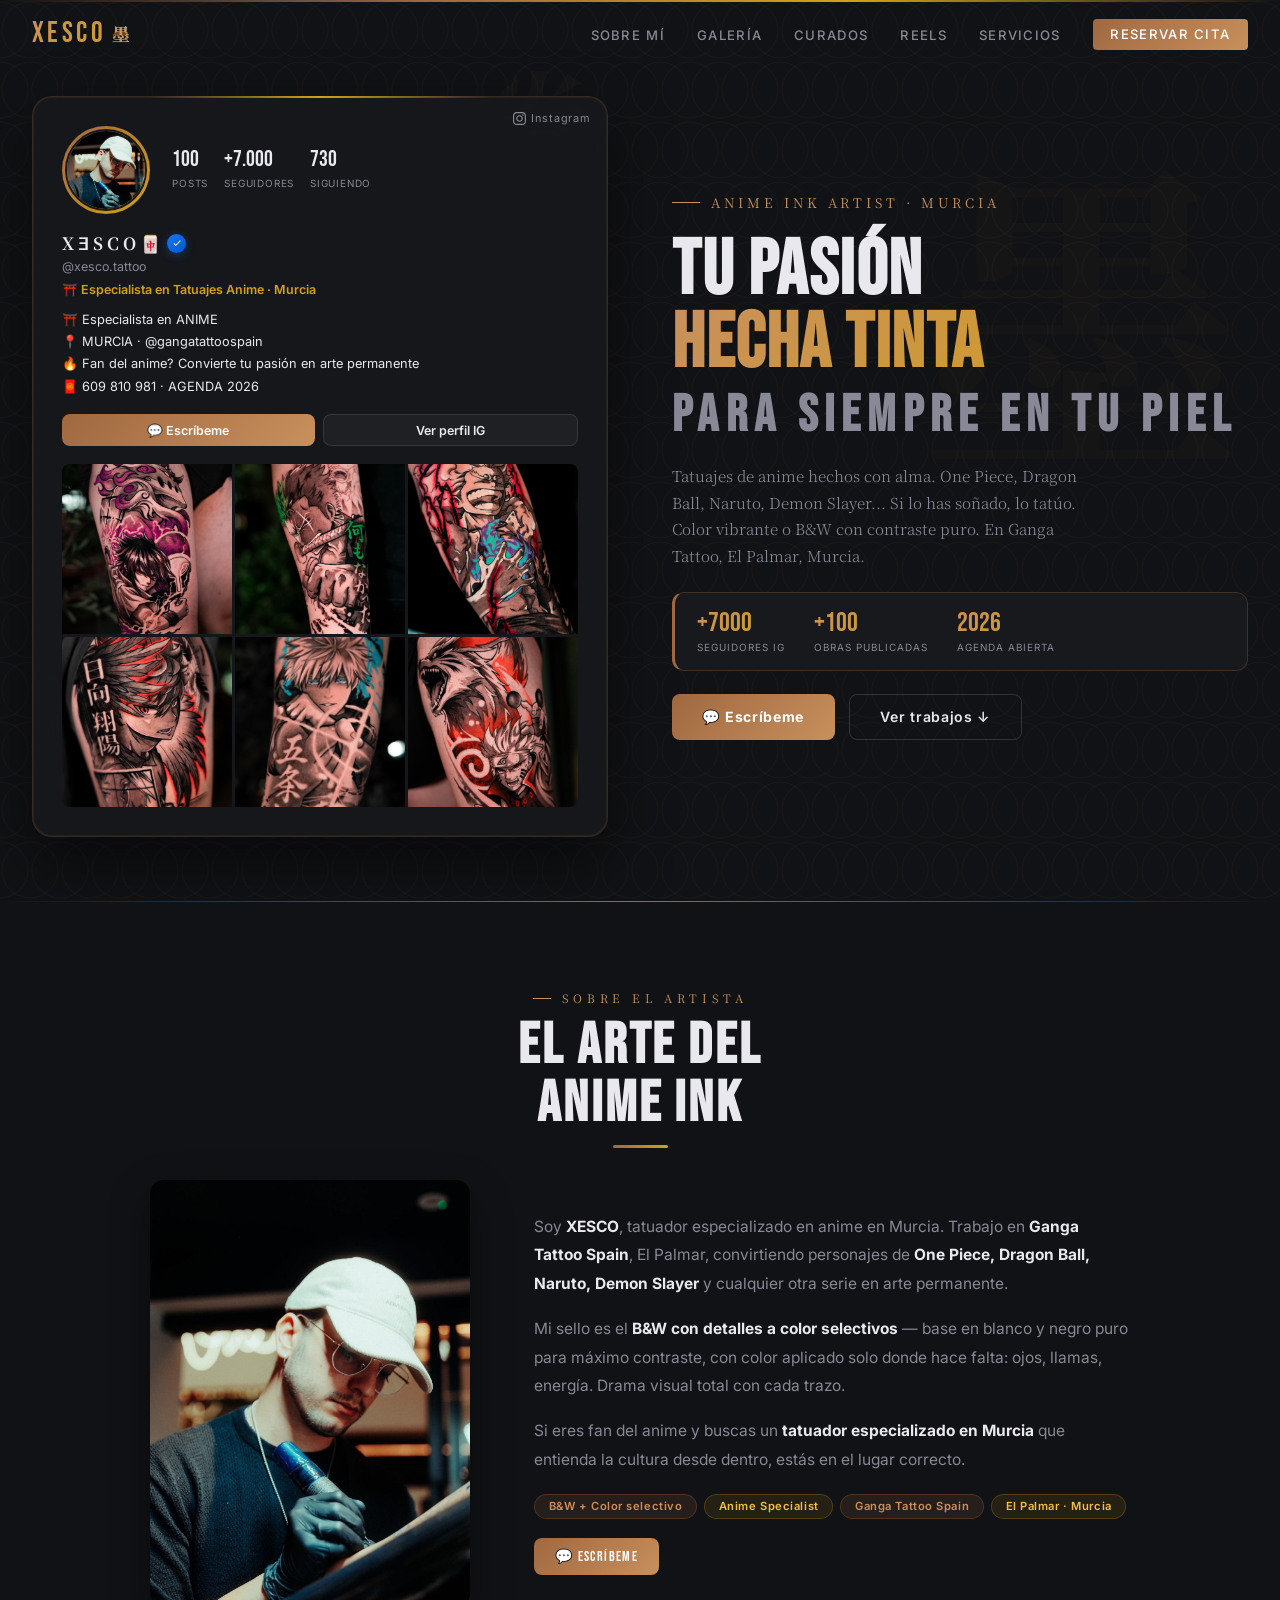
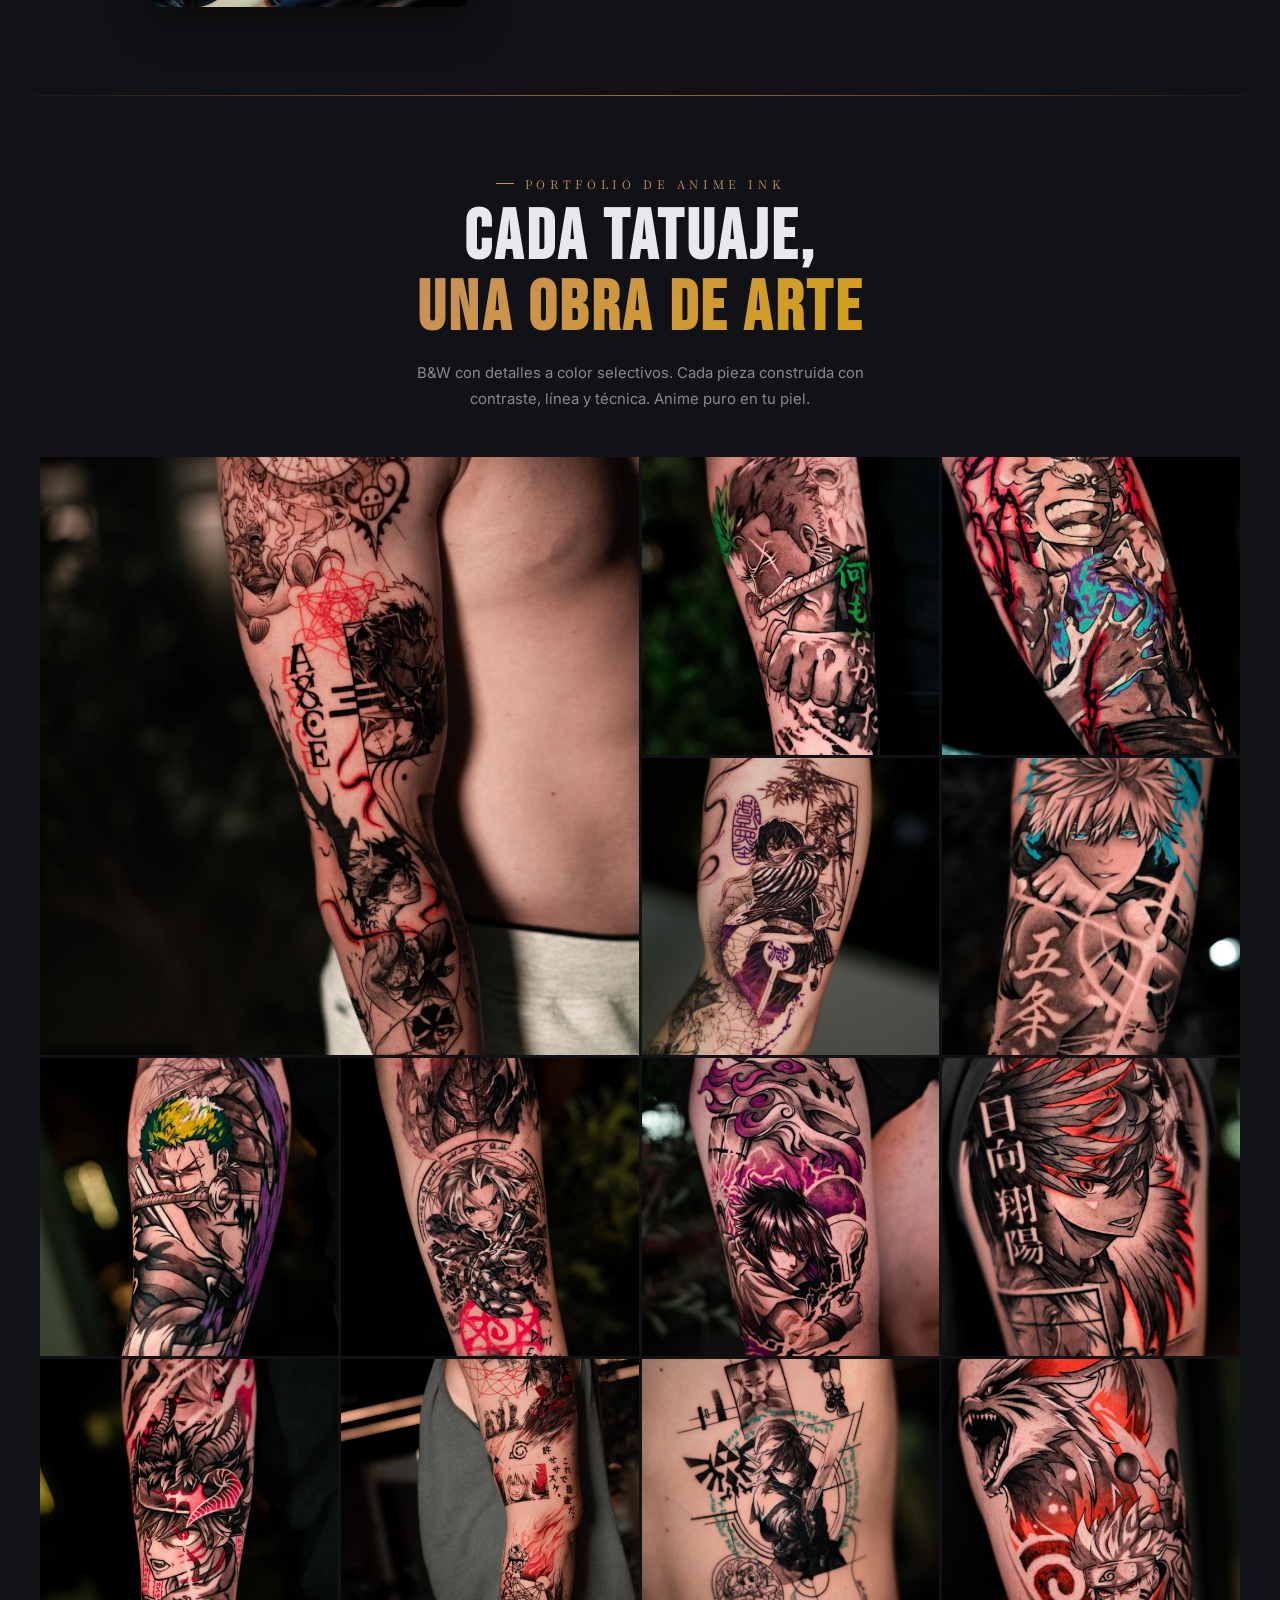
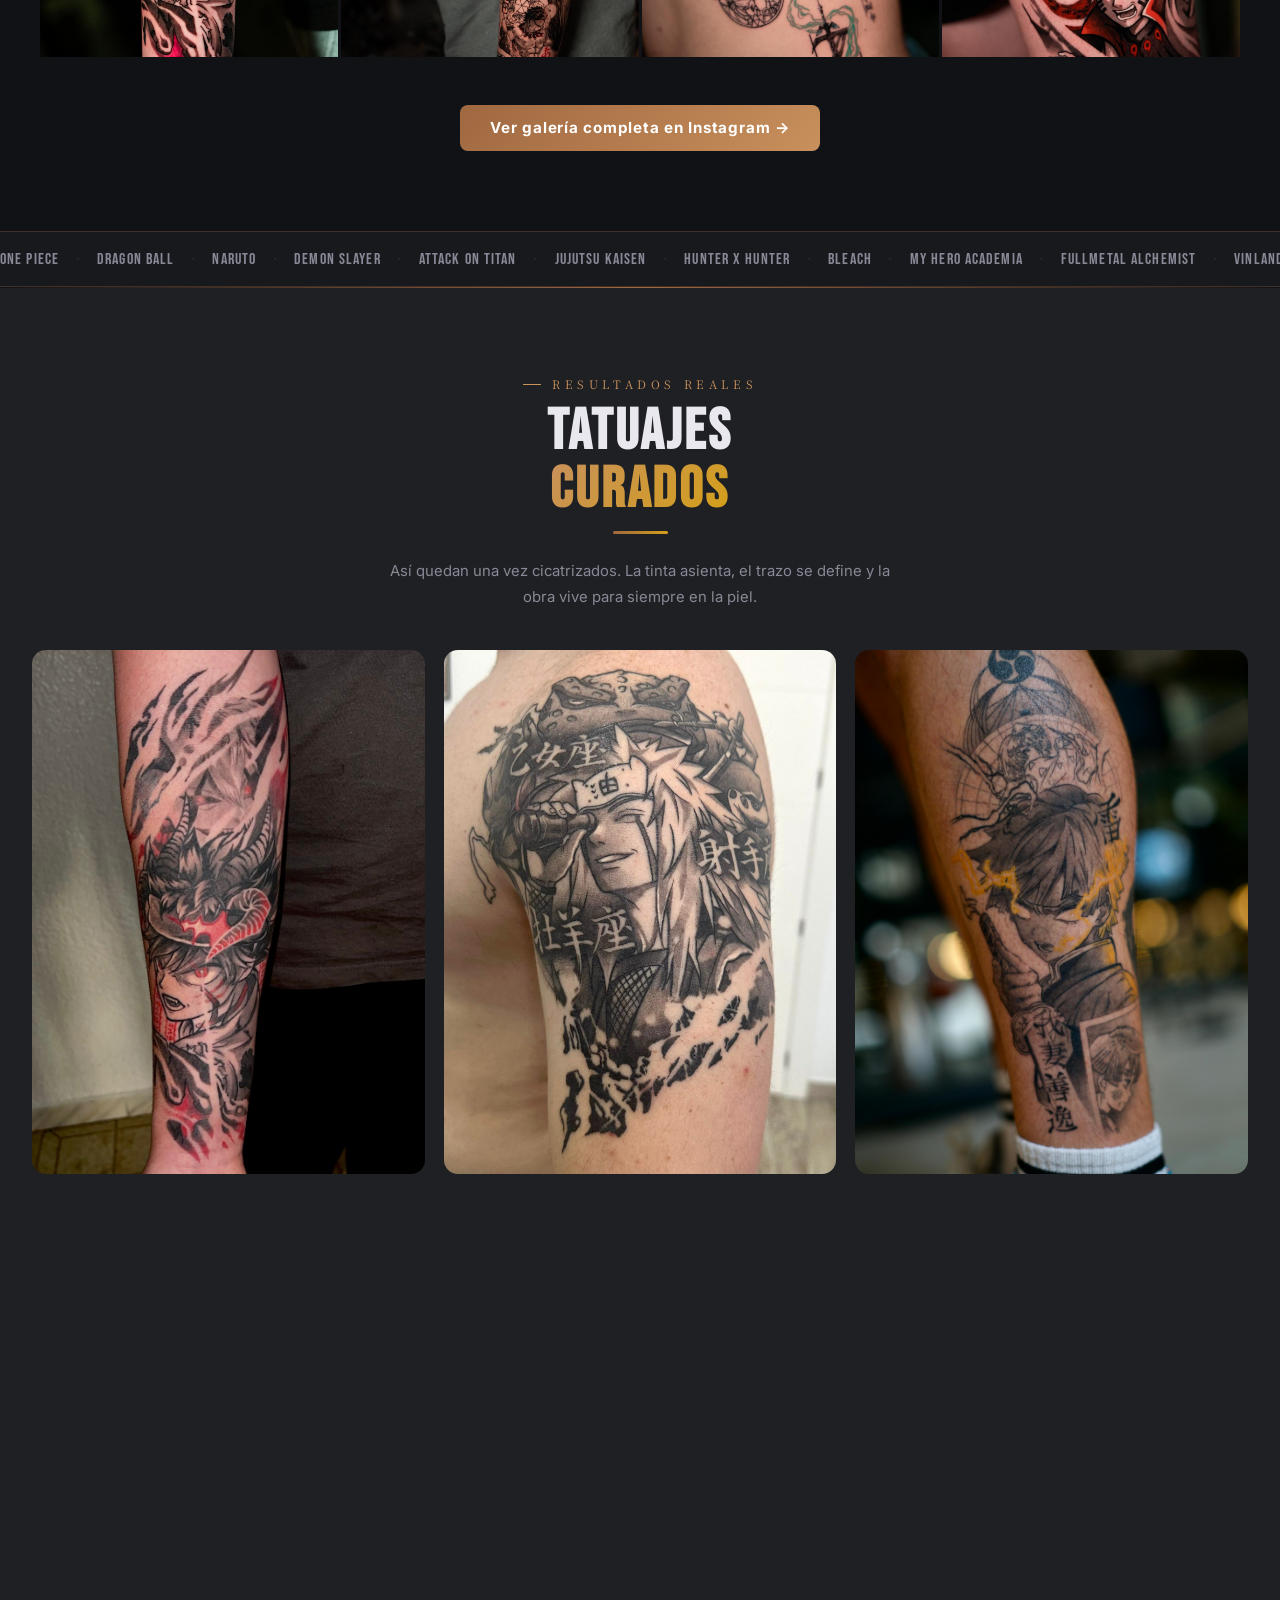
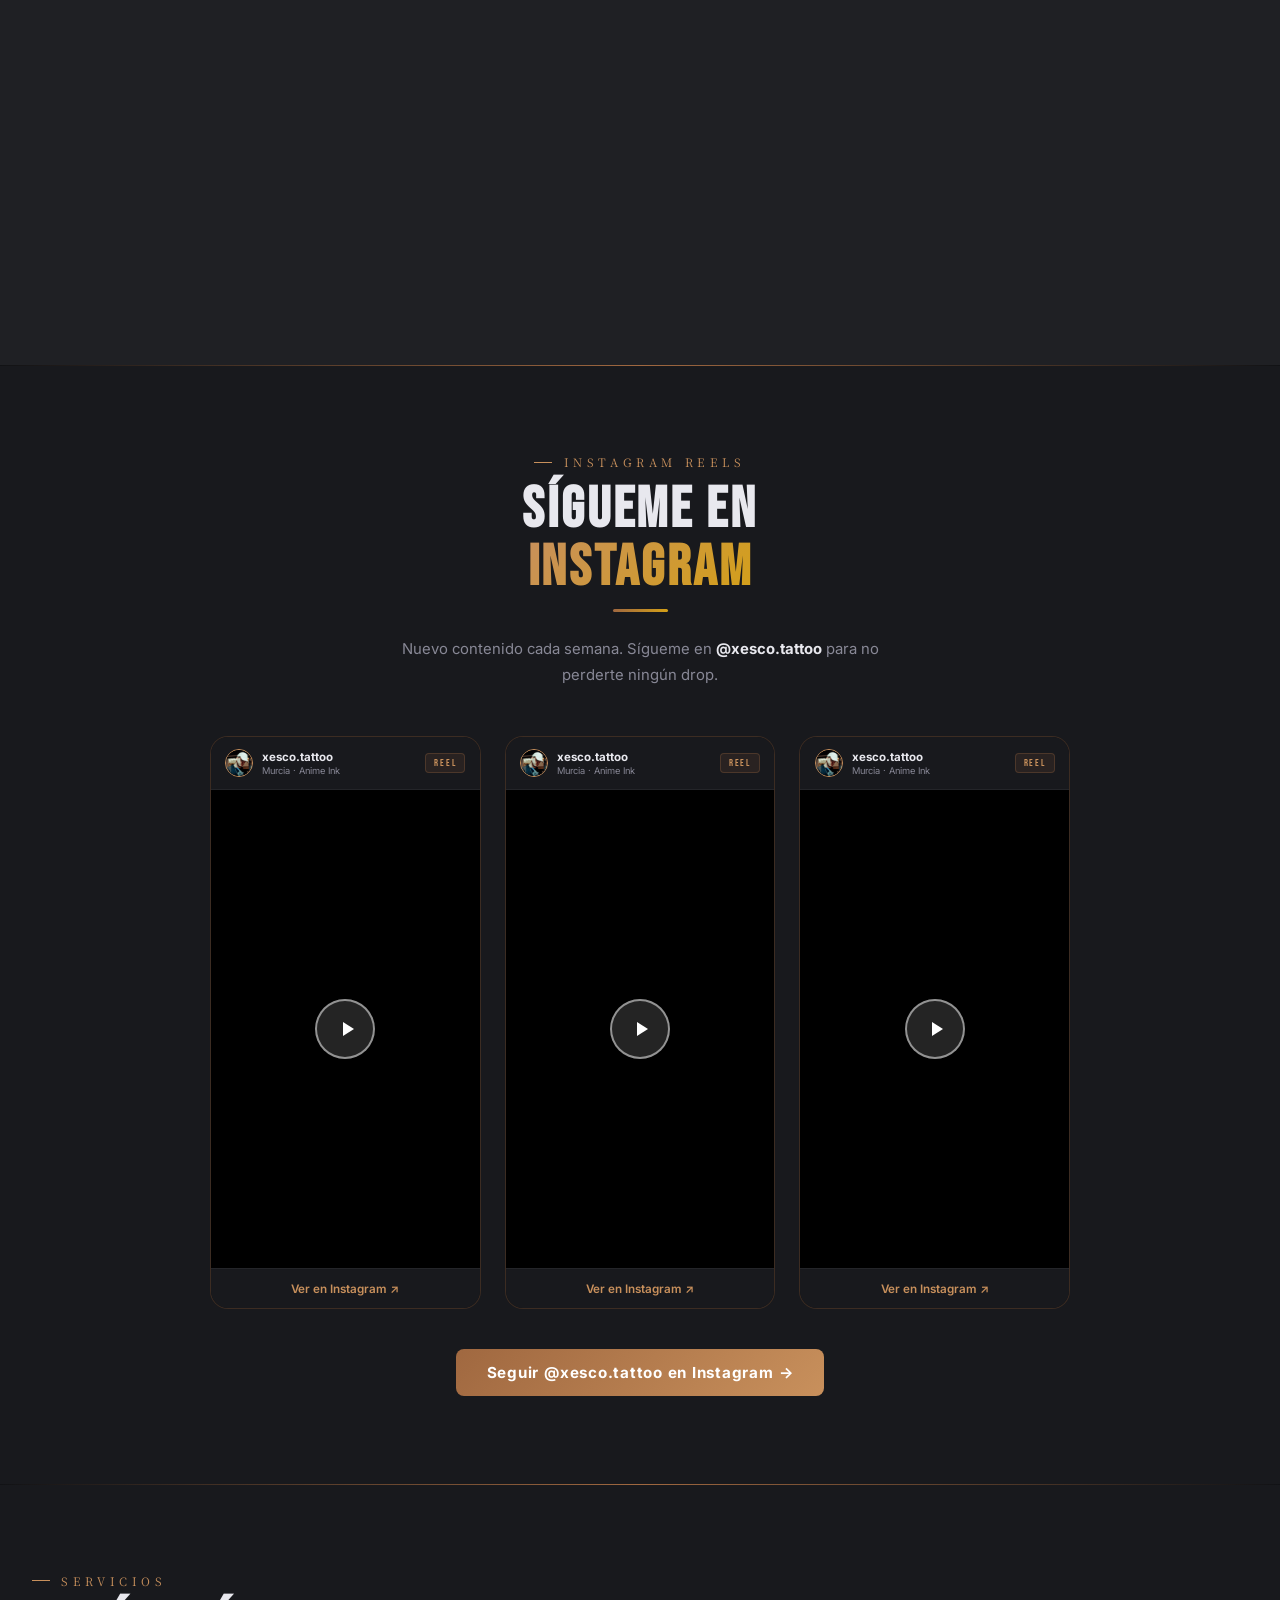
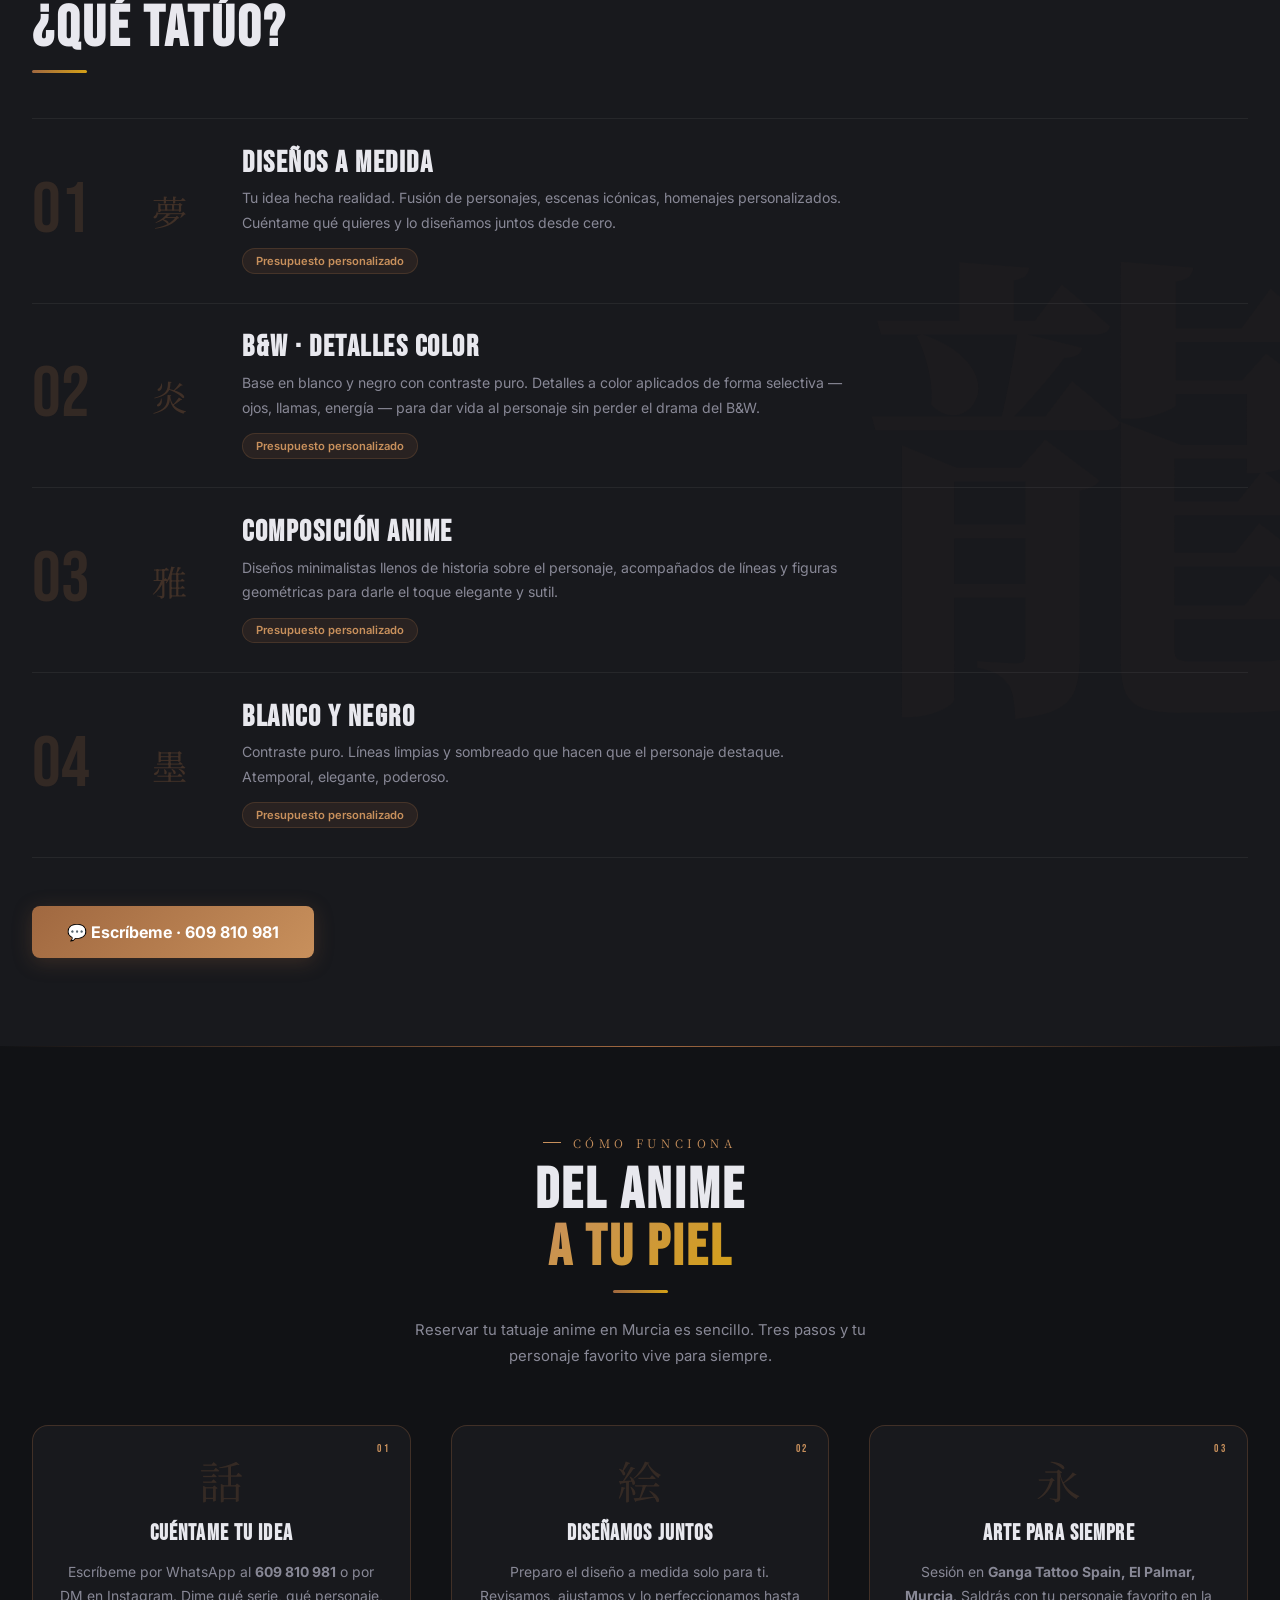
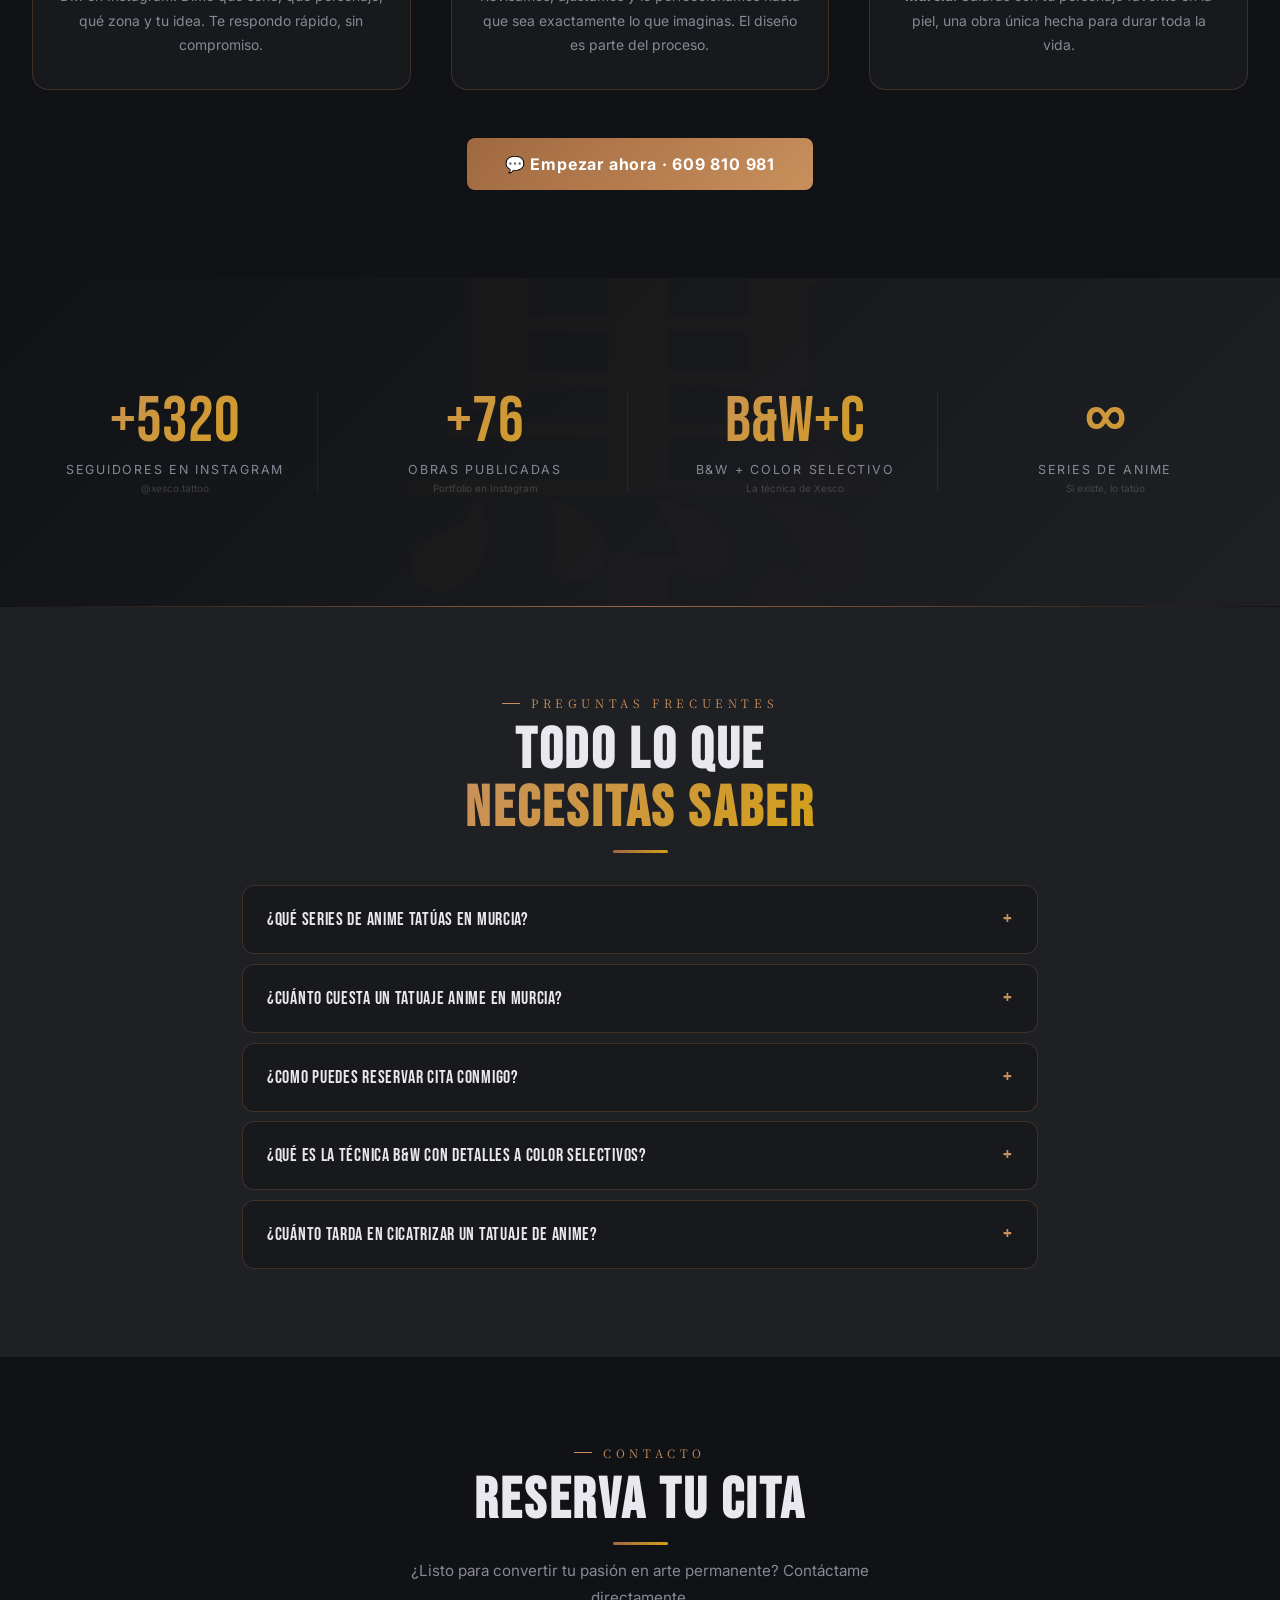
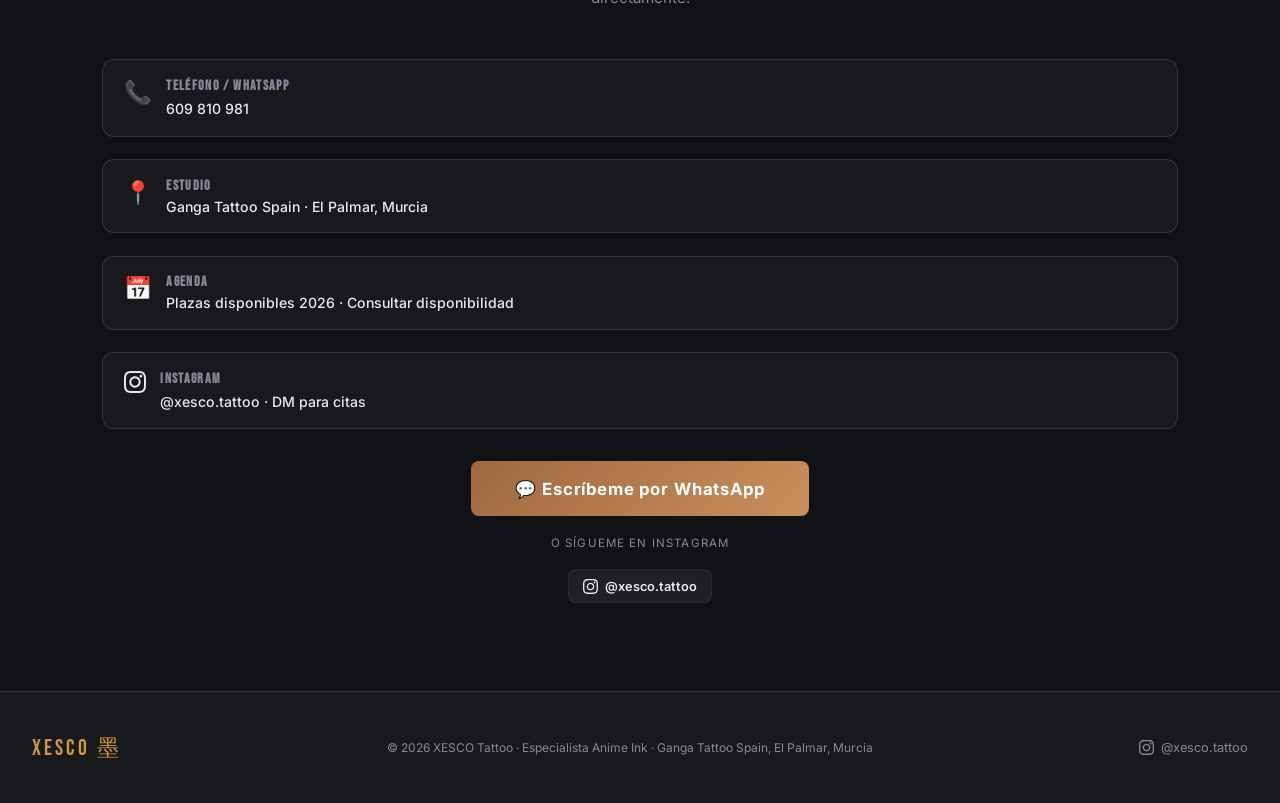
==== commit 6d3b1327: "Update index.html" ====
--- a/HTML/index.html
+++ b/HTML/index.html
@@ -4,7 +4,6 @@
 <head>
   <meta charset="UTF-8">
   <meta name="viewport" content="width=device-width, initial-scale=1.0">
-  <meta name="google-site-verification" content="puyhzHceY-PCef7U6dFjFCbvWFkUbmNxtNIin86YF7o" />
   <!-- SEO básico -->
   <title>XESCO Tattoo | Tatuajes Anime Murcia — One Piece, Dragon Ball, Naruto</title>
   <meta name="description" content="XESCO, tatuador especialista en anime en Murcia. Tatuajes de One Piece, Dragon Ball, Naruto, Demon Slayer. Técnica B&W con detalles a color selectivos. Ganga Tattoo Spain, El Palmar · 609 810 981">
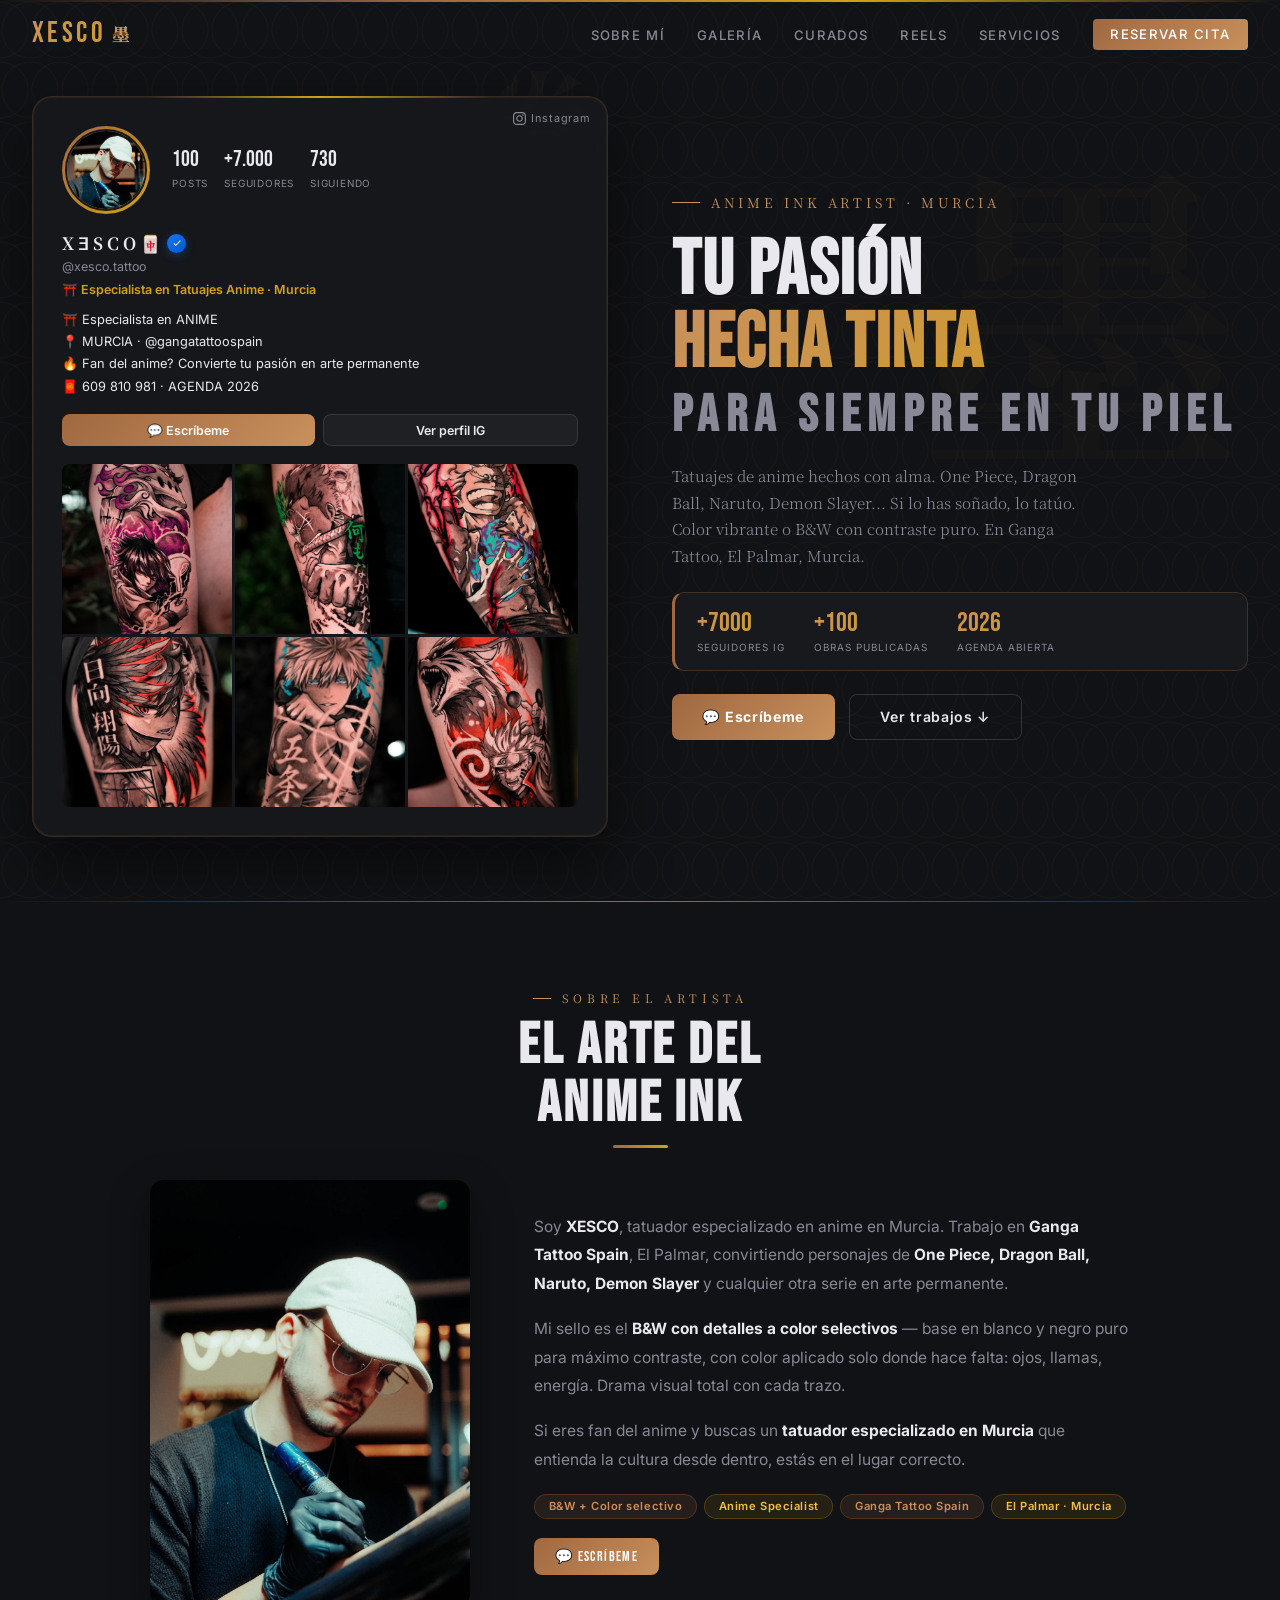
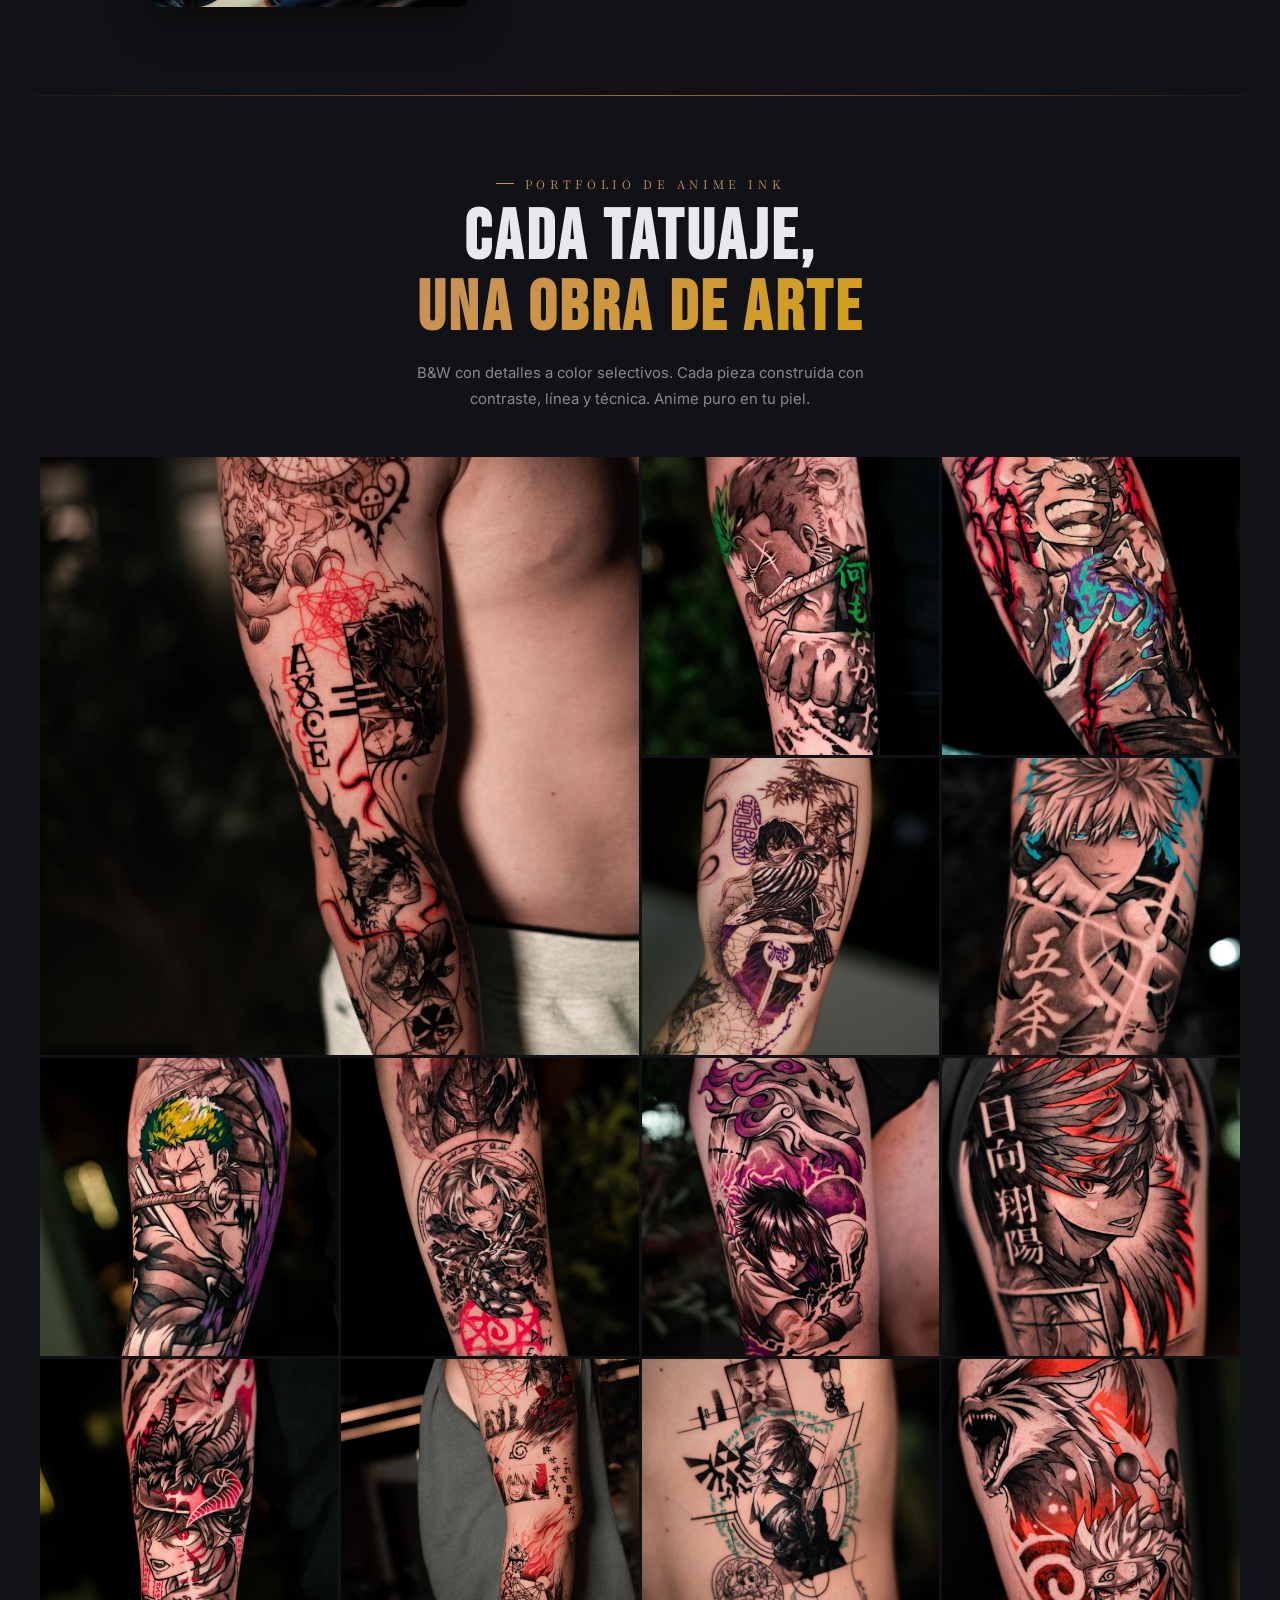
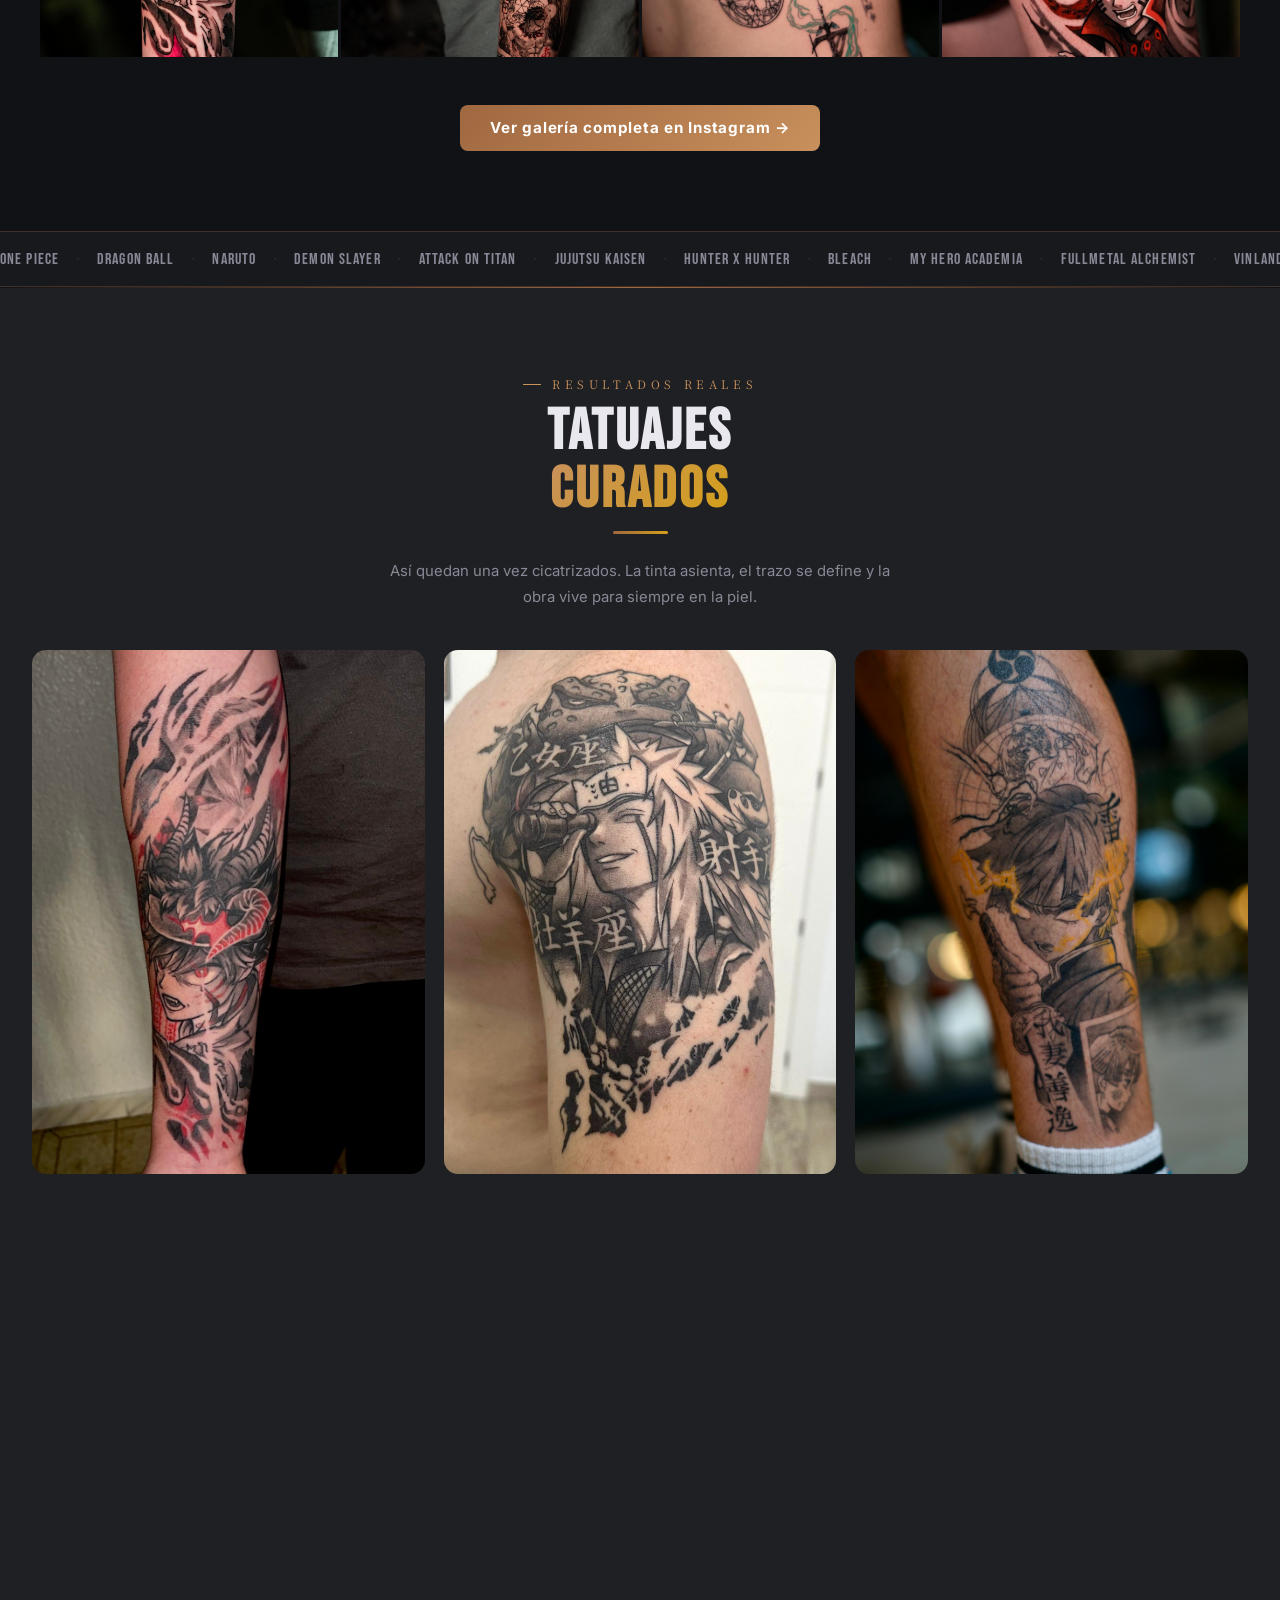
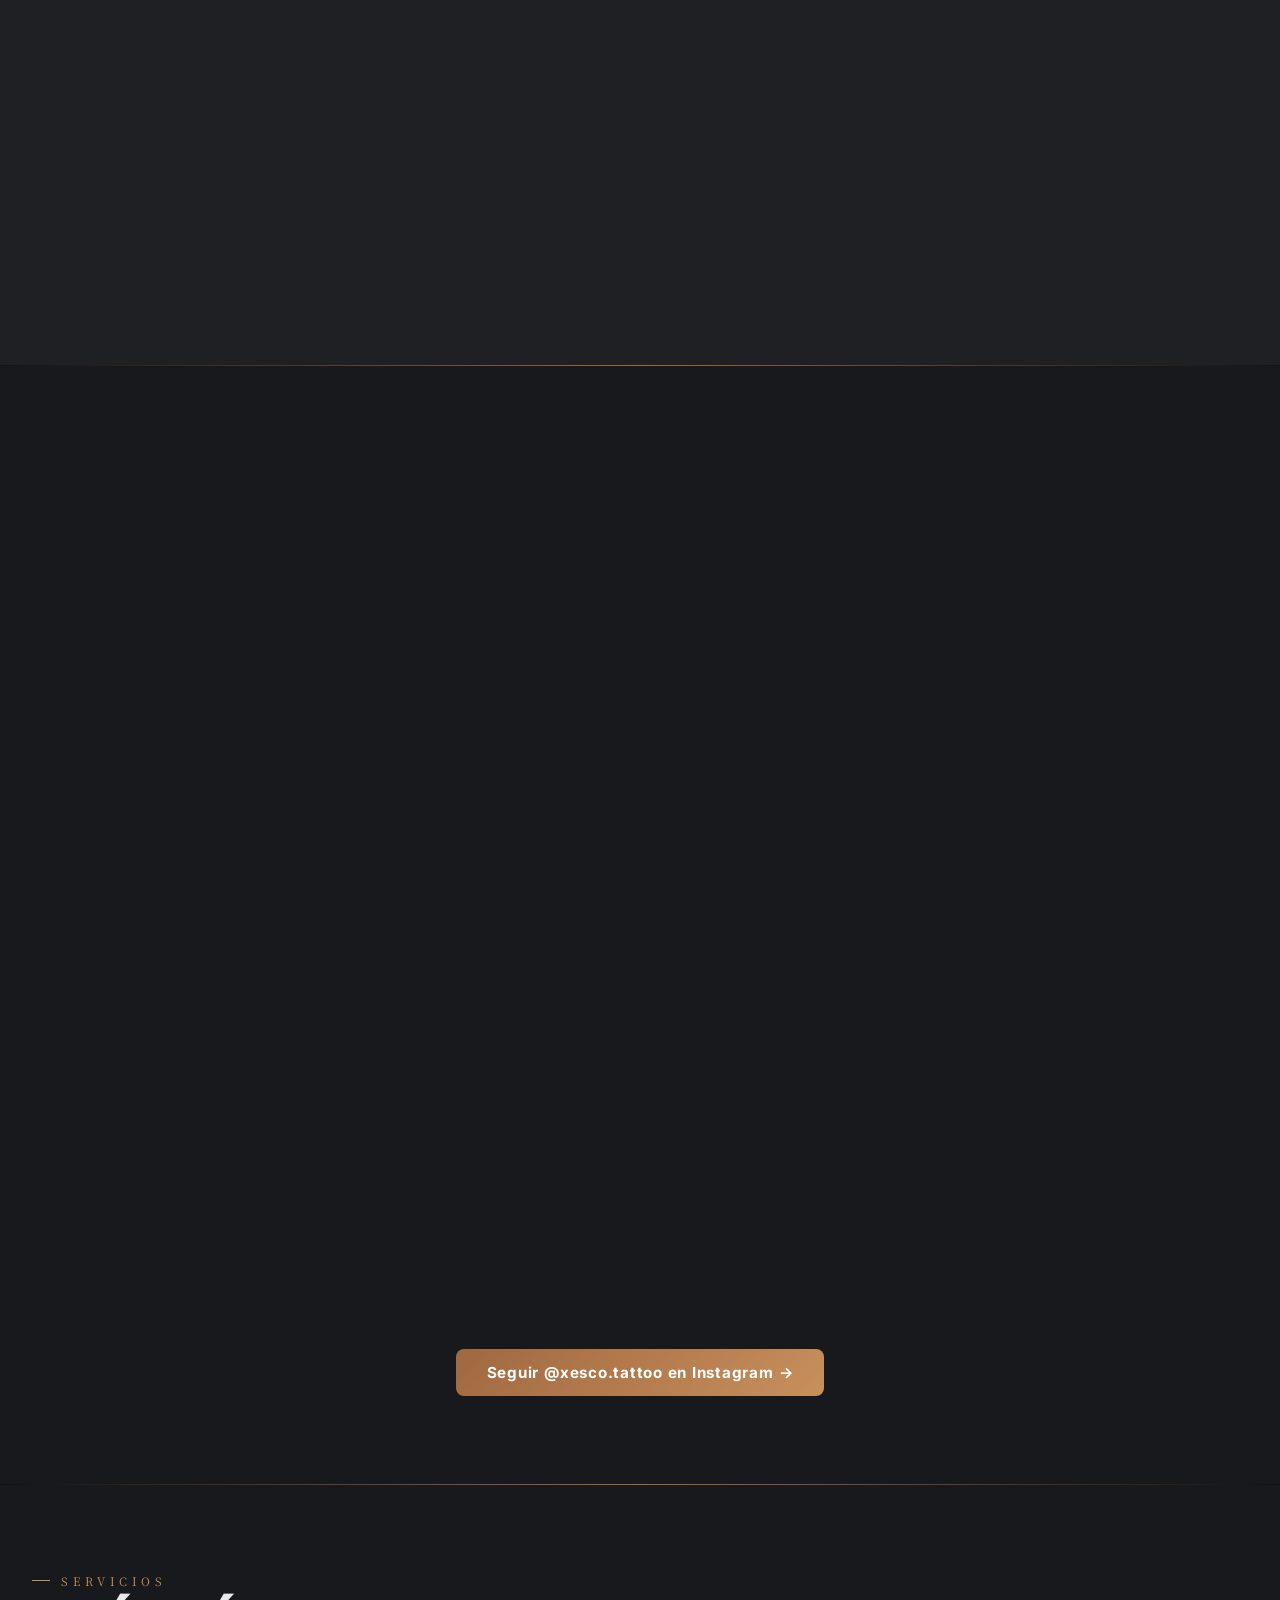
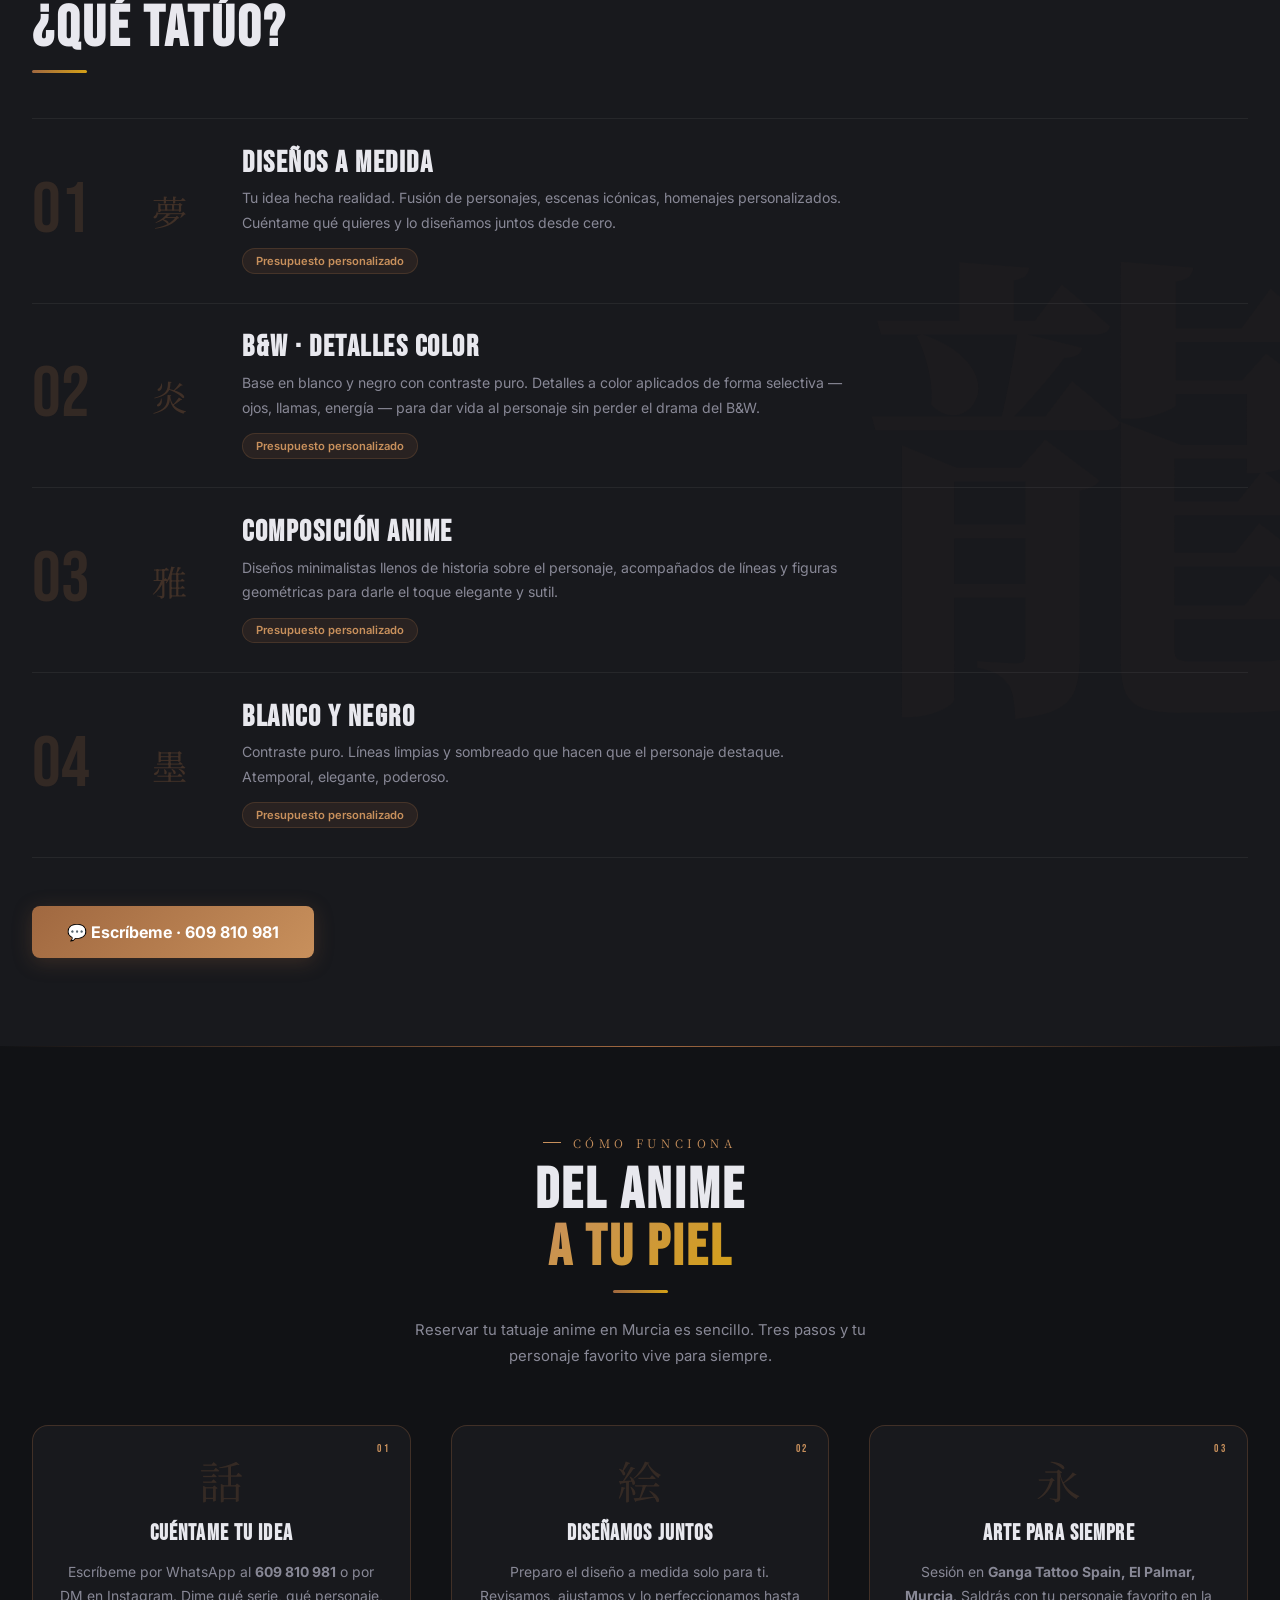
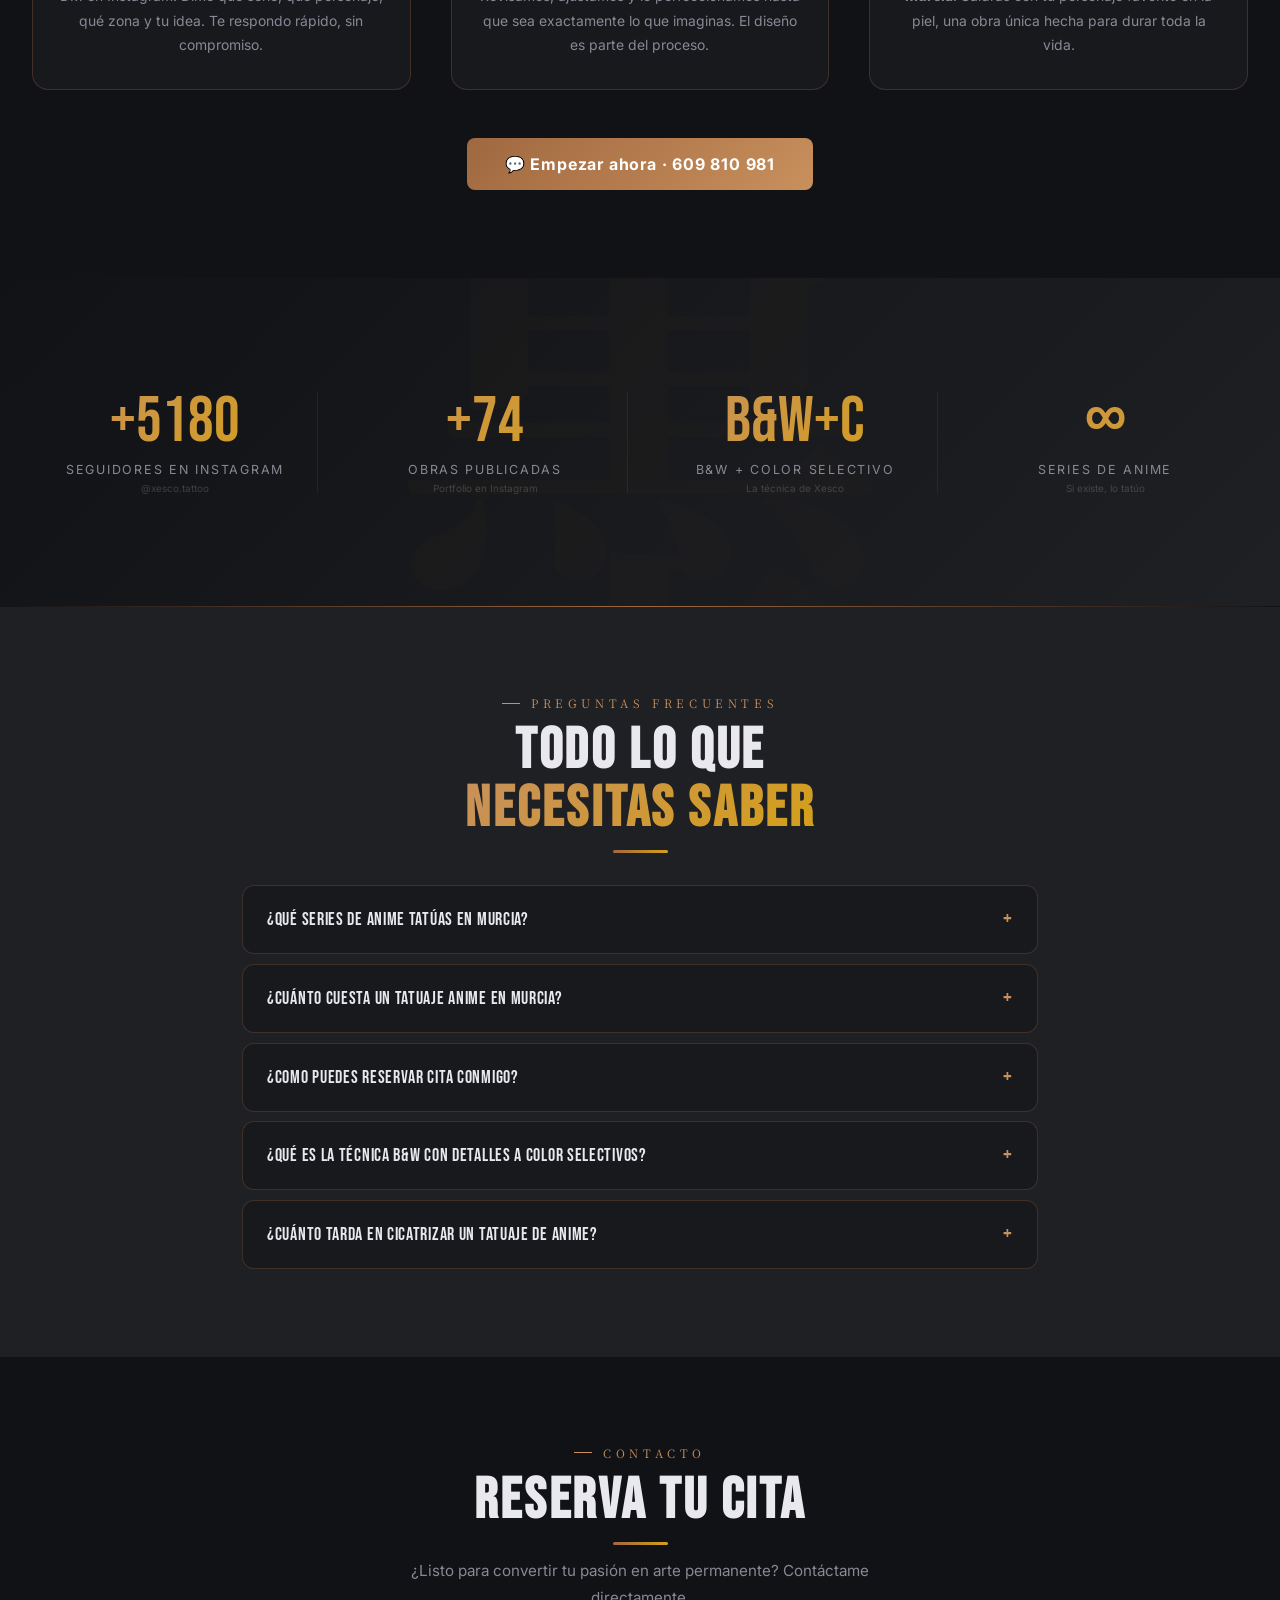
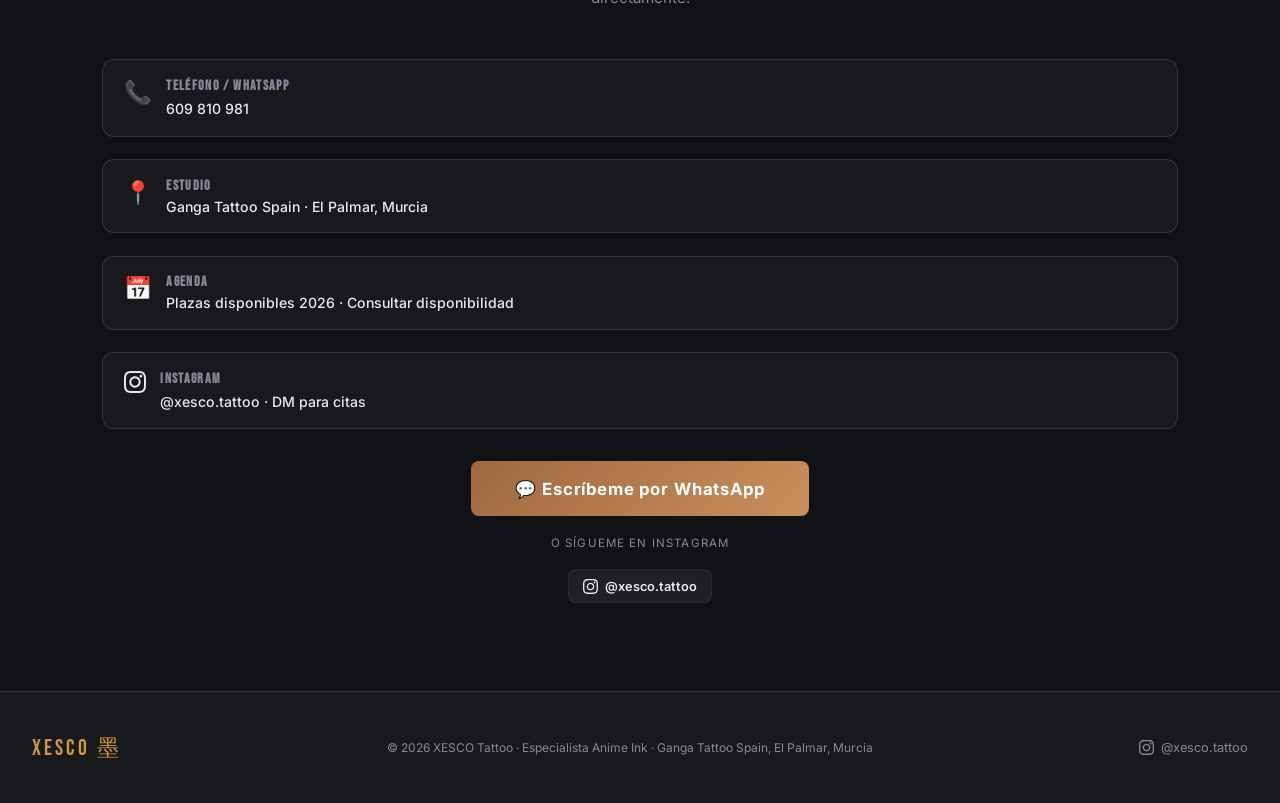
==== commit e0455f63: "Update index.html" ====
--- a/HTML/index.html
+++ b/HTML/index.html
@@ -4,24 +4,28 @@
 <head>
   <meta charset="UTF-8">
   <meta name="viewport" content="width=device-width, initial-scale=1.0">
+
   <!-- SEO básico -->
-  <title>XESCO Tattoo | Tatuajes Anime Murcia — One Piece, Dragon Ball, Naruto</title>
+  <title>XESCO Tattoo | Tatuajes Anime Murcia</title>
   <meta name="description" content="XESCO, tatuador especialista en anime en Murcia. Tatuajes de One Piece, Dragon Ball, Naruto, Demon Slayer. Técnica B&W con detalles a color selectivos. Ganga Tattoo Spain, El Palmar · 609 810 981">
   <meta name="keywords" content="tatuajes anime murcia, tatuador anime murcia, tatuajes one piece murcia, tatuajes dragon ball murcia, tatuajes naruto murcia, demon slayer tattoo murcia, anime ink murcia, tatuador especializado anime, ganga tattoo el palmar, XESCO tattoo murcia, tatuajes blanco negro murcia">
   <meta name="author" content="XESCO">
   <meta name="robots" content="index, follow, max-image-preview:large, max-snippet:-1, max-video-preview:-1">
   <meta name="theme-color" content="#111215">
-  <link rel="canonical" href="https://xescotattoo.es">
+  <link rel="canonical" href="https://xescotattoo.es/">
+  <link rel="icon" type="image/png" sizes="32x32" href="/assets/favicon-32.png">
+  <link rel="icon" type="image/png" sizes="16x16" href="/assets/favicon-16.png">
+  <link rel="apple-touch-icon" sizes="180x180" href="/assets/apple-touch-icon.png">
 
   <!-- Open Graph -->
   <meta property="og:type" content="website">
   <meta property="og:title" content="XESCO Tattoo — Tatuajes Anime Murcia | Especialista Anime Ink">
   <meta property="og:description" content="Tatuador especialista en anime en Murcia. One Piece, Dragon Ball, Naruto, Demon Slayer. B&W con detalles a color selectivos. Ganga Tattoo Spain, El Palmar. Reserva: 609 810 981">
-  <meta property="og:image" content="https://xescotattoo.es/assets/instagram/profile.jpeg">
+  <meta property="og:image" content="https://xescotattoo.es/assets/og-image.jpg">
   <meta property="og:image:width" content="1200">
   <meta property="og:image:height" content="630">
   <meta property="og:image:alt" content="XESCO — Tatuador Anime Ink, Murcia">
-  <meta property="og:url" content="https://xescotattoo.es">
+  <meta property="og:url" content="https://xescotattoo.es/">
   <meta property="og:locale" content="es_ES">
   <meta property="og:site_name" content="XESCO Tattoo">
 
@@ -29,7 +33,7 @@
   <meta name="twitter:card" content="summary_large_image">
   <meta name="twitter:title" content="XESCO Tattoo — Tatuajes Anime Murcia">
   <meta name="twitter:description" content="Tatuador especialista en anime en Murcia. B&W con detalles a color selectivos. One Piece, Dragon Ball, Naruto, Demon Slayer. Reserva tu cita.">
-  <meta name="twitter:image" content="https://xescotattoo.es/assets/instagram/profile.jpeg">
+  <meta name="twitter:image" content="https://xescotattoo.es/assets/og-image.jpg">
   <meta name="twitter:image:alt" content="XESCO — Tatuador Anime Ink, Murcia">
 
   <!-- Schema.org JSON-LD -->
@@ -170,9 +174,15 @@
   }
   </script>
 
+  <link rel="preload" as="image" href="/assets/instagram/profile.jpeg" fetchpriority="high">
+
   <link rel="preconnect" href="https://fonts.googleapis.com">
   <link rel="preconnect" href="https://fonts.gstatic.com" crossorigin>
-  <link href="https://fonts.googleapis.com/css2?family=Bebas+Neue&family=Noto+Serif+JP:wght@300;400;700&family=Inter:wght@300;400;500;600;700&display=swap" rel="stylesheet">
+  <link href="https://fonts.googleapis.com/css2?family=Bebas+Neue&family=Noto+Serif+JP:wght@300;400;700&family=Inter:wght@300;400;500;600;700&display=swap"
+        rel="stylesheet" media="print" onload="this.media='all'">
+  <noscript>
+    <link rel="stylesheet" href="https://fonts.googleapis.com/css2?family=Bebas+Neue&family=Noto+Serif+JP:wght@300;400;700&family=Inter:wght@300;400;500;600;700&display=swap">
+  </noscript>
   <link rel="stylesheet" href="/CSS/style.css">
   <script src="/JS/index.js" defer></script>
 </head>
@@ -227,7 +237,7 @@
         <div class="ig-top">
           <div class="ig-ring" aria-hidden="true">
             <div class="ig-ring-inner">
-              <img src="/assets/instagram/profile.jpeg" alt="XESCO — Tatuador Anime Ink, Murcia" fetchpriority="high">
+              <img src="/assets/instagram/profile.jpeg" alt="XESCO — Tatuador Anime Ink, Murcia" width="120" height="120" fetchpriority="high">
             </div>
           </div>
           <div class="ig-stats">
@@ -253,12 +263,12 @@
           <a href="https://www.instagram.com/xesco.tattoo/" target="_blank" rel="noopener noreferrer" class="ig-btn ig-btn-s">Ver perfil IG</a>
         </div>
         <div class="ig-grid" aria-label="Mini galería de tatuajes anime">
-          <div class="ig-gi"><img src="/assets/instagram/post-8.jpeg" alt="Tatuaje anime B&W Murcia — XESCO Tattoo" loading="lazy"></div>
-          <div class="ig-gi"><img src="/assets/instagram/post-2.jpeg" alt="Anime ink con detalles a color — XESCO Tattoo" loading="lazy"></div>
-          <div class="ig-gi"><img src="/assets/instagram/post-3.jpeg" alt="Tatuaje anime estilo manga Murcia" loading="lazy"></div>
-          <div class="ig-gi"><img src="/assets/instagram/post-9.jpeg" alt="Anime ink blanco y negro Murcia" loading="lazy"></div>
-          <div class="ig-gi"><img src="/assets/instagram/post-5.jpeg" alt="Tattoo anime color selectivo Murcia" loading="lazy"></div>
-          <div class="ig-gi"><img src="/assets/instagram/post-4.jpeg" alt="Tatuaje anime Ganga Tattoo El Palmar" loading="lazy"></div>
+          <div class="ig-gi"><img src="/assets/instagram/post-8.jpeg" alt="Tatuaje anime B&W Murcia — XESCO Tattoo" width="150" height="150" loading="lazy"></div>
+          <div class="ig-gi"><img src="/assets/instagram/post-2.jpeg" alt="Anime ink con detalles a color — XESCO Tattoo" width="150" height="150" loading="lazy"></div>
+          <div class="ig-gi"><img src="/assets/instagram/post-3.jpeg" alt="Tatuaje anime estilo manga Murcia" width="150" height="150" loading="lazy"></div>
+          <div class="ig-gi"><img src="/assets/instagram/post-9.jpeg" alt="Anime ink blanco y negro Murcia" width="150" height="150" loading="lazy"></div>
+          <div class="ig-gi"><img src="/assets/instagram/post-5.jpeg" alt="Tattoo anime color selectivo Murcia" width="150" height="150" loading="lazy"></div>
+          <div class="ig-gi"><img src="/assets/instagram/post-4.jpeg" alt="Tatuaje anime Ganga Tattoo El Palmar" width="150" height="150" loading="lazy"></div>
         </div>
       </div>
 
@@ -305,7 +315,7 @@
     </div>
     <div class="about-grid">
       <div class="about-photo-single rev-l">
-        <img src="/assets/instagram/profile.jpeg" alt="XESCO — Tatuador especialista en anime, Ganga Tattoo Spain, El Palmar, Murcia" loading="lazy">
+        <img src="/assets/instagram/profile.jpeg" alt="XESCO — Tatuador especialista en anime, Ganga Tattoo Spain, El Palmar, Murcia" width="480" height="480" loading="lazy">
       </div>
       <div class="about-text rev-r">
         <p>Soy <strong>XESCO</strong>, tatuador especializado en anime en Murcia. Trabajo en <strong>Ganga Tattoo Spain</strong>, El Palmar, convirtiendo personajes de <strong>One Piece, Dragon Ball, Naruto, Demon Slayer</strong> y cualquier otra serie en arte permanente.</p>
@@ -332,19 +342,19 @@
     </div>
     <p class="gal-subtitle">B&amp;W con detalles a color selectivos. Cada pieza construida con contraste, línea y técnica. Anime puro en tu piel.</p>
     <div class="gal-grid" id="galGrid">
-      <div class="gi stag" data-idx="0"><img src="/assets/instagram/post-12.jpeg" alt="Tatuaje anime estilo manga líneas definidas — XESCO Tattoo Murcia" loading="lazy"><div class="gi-ov"><span class="gi-ov-label">Anime Ink</span><span class="gi-ov-zoom">⤢</span></div></div>
-      <div class="gi stag" data-idx="1"><img src="/assets/instagram/post-2.jpeg" alt="Tatuaje anime B&W con detalles a color — XESCO Murcia" loading="lazy"><div class="gi-ov"><span class="gi-ov-label">Anime Ink</span><span class="gi-ov-zoom">⤢</span></div></div>
-      <div class="gi stag" data-idx="2"><img src="/assets/instagram/post-3.jpeg" alt="Anime ink blanco negro contraste puro Murcia" loading="lazy"><div class="gi-ov"><span class="gi-ov-label">Anime Ink</span><span class="gi-ov-zoom">⤢</span></div></div>
-      <div class="gi stag" data-idx="3"><img src="/assets/instagram/post-10.jpeg" alt="Tatuaje anime color selectivo ojos — XESCO Tattoo" loading="lazy"><div class="gi-ov"><span class="gi-ov-label">Anime Ink</span><span class="gi-ov-zoom">⤢</span></div></div>
-      <div class="gi stag" data-idx="4"><img src="/assets/instagram/post-5.jpeg" alt="Tattoo anime trazo fino sombreado Murcia" loading="lazy"><div class="gi-ov"><span class="gi-ov-label">Anime Ink</span><span class="gi-ov-zoom">⤢</span></div></div>
-      <div class="gi stag" data-idx="5"><img src="/assets/instagram/post-6.jpeg" alt="Tatuaje anime personaje — Ganga Tattoo El Palmar Murcia" loading="lazy"><div class="gi-ov"><span class="gi-ov-label">Anime Ink</span><span class="gi-ov-zoom">⤢</span></div></div>
-      <div class="gi stag" data-idx="6"><img src="/assets/instagram/post-7.jpeg" alt="Anime ink composición geométrica Murcia" loading="lazy"><div class="gi-ov"><span class="gi-ov-label">Anime Ink</span><span class="gi-ov-zoom">⤢</span></div></div>
-      <div class="gi stag" data-idx="7"><img src="/assets/instagram/post-8.jpeg" alt="Tatuaje anime blanco negro detallado — XESCO" loading="lazy"><div class="gi-ov"><span class="gi-ov-label">Anime Ink</span><span class="gi-ov-zoom">⤢</span></div></div>
-      <div class="gi stag" data-idx="8"><img src="/assets/instagram/post-9.jpeg" alt="Anime tattoo llamas energía color — Murcia" loading="lazy"><div class="gi-ov"><span class="gi-ov-label">Anime Ink</span><span class="gi-ov-zoom">⤢</span></div></div>
-      <div class="gi stag" data-idx="9"><img src="/assets/instagram/post-1.jpeg" alt="Tatuaje anime estilo oriental Murcia" loading="lazy"><div class="gi-ov"><span class="gi-ov-label">Anime Ink</span><span class="gi-ov-zoom">⤢</span></div></div>
-      <div class="gi stag" data-idx="10"><img src="/assets/instagram/post-11.jpeg" alt="Anime ink diseño personalizado — XESCO Tattoo" loading="lazy"><div class="gi-ov"><span class="gi-ov-label">Anime Ink</span><span class="gi-ov-zoom">⤢</span></div></div>
-      <div class="gi stag" data-idx="11"><img src="/assets/instagram/post-13.jpeg" alt="Tatuaje anime profesional Murcia — color selectivo" loading="lazy"><div class="gi-ov"><span class="gi-ov-label">Anime Ink</span><span class="gi-ov-zoom">⤢</span></div></div>
-      <div class="gi stag" data-idx="12"><img src="/assets/instagram/post-4.jpeg" alt="Tattoo anime manga acabado profesional Murcia" loading="lazy"><div class="gi-ov"><span class="gi-ov-label">Anime Ink</span><span class="gi-ov-zoom">⤢</span></div></div>
+      <div class="gi stag" data-idx="0"><img src="/assets/instagram/post-12.jpeg" alt="Tatuaje anime estilo manga líneas definidas — XESCO Tattoo Murcia" width="400" height="400" loading="lazy"><div class="gi-ov"><span class="gi-ov-label">Anime Ink</span><span class="gi-ov-zoom">⤢</span></div></div>
+      <div class="gi stag" data-idx="1"><img src="/assets/instagram/post-2.jpeg" alt="Tatuaje anime B&W con detalles a color — XESCO Murcia" width="400" height="400" loading="lazy"><div class="gi-ov"><span class="gi-ov-label">Anime Ink</span><span class="gi-ov-zoom">⤢</span></div></div>
+      <div class="gi stag" data-idx="2"><img src="/assets/instagram/post-3.jpeg" alt="Anime ink blanco negro contraste puro Murcia" width="400" height="400" loading="lazy"><div class="gi-ov"><span class="gi-ov-label">Anime Ink</span><span class="gi-ov-zoom">⤢</span></div></div>
+      <div class="gi stag" data-idx="3"><img src="/assets/instagram/post-10.jpeg" alt="Tatuaje anime color selectivo ojos — XESCO Tattoo" width="400" height="400" loading="lazy"><div class="gi-ov"><span class="gi-ov-label">Anime Ink</span><span class="gi-ov-zoom">⤢</span></div></div>
+      <div class="gi stag" data-idx="4"><img src="/assets/instagram/post-5.jpeg" alt="Tattoo anime trazo fino sombreado Murcia" width="400" height="400" loading="lazy"><div class="gi-ov"><span class="gi-ov-label">Anime Ink</span><span class="gi-ov-zoom">⤢</span></div></div>
+      <div class="gi stag" data-idx="5"><img src="/assets/instagram/post-6.jpeg" alt="Tatuaje anime personaje — Ganga Tattoo El Palmar Murcia" width="400" height="400" loading="lazy"><div class="gi-ov"><span class="gi-ov-label">Anime Ink</span><span class="gi-ov-zoom">⤢</span></div></div>
+      <div class="gi stag" data-idx="6"><img src="/assets/instagram/post-7.jpeg" alt="Anime ink composición geométrica Murcia" width="400" height="400" loading="lazy"><div class="gi-ov"><span class="gi-ov-label">Anime Ink</span><span class="gi-ov-zoom">⤢</span></div></div>
+      <div class="gi stag" data-idx="7"><img src="/assets/instagram/post-8.jpeg" alt="Tatuaje anime blanco negro detallado — XESCO" width="400" height="400" loading="lazy"><div class="gi-ov"><span class="gi-ov-label">Anime Ink</span><span class="gi-ov-zoom">⤢</span></div></div>
+      <div class="gi stag" data-idx="8"><img src="/assets/instagram/post-9.jpeg" alt="Anime tattoo llamas energía color — Murcia" width="400" height="400" loading="lazy"><div class="gi-ov"><span class="gi-ov-label">Anime Ink</span><span class="gi-ov-zoom">⤢</span></div></div>
+      <div class="gi stag" data-idx="9"><img src="/assets/instagram/post-1.jpeg" alt="Tatuaje anime estilo oriental Murcia" width="400" height="400" loading="lazy"><div class="gi-ov"><span class="gi-ov-label">Anime Ink</span><span class="gi-ov-zoom">⤢</span></div></div>
+      <div class="gi stag" data-idx="10"><img src="/assets/instagram/post-11.jpeg" alt="Anime ink diseño personalizado — XESCO Tattoo" width="400" height="400" loading="lazy"><div class="gi-ov"><span class="gi-ov-label">Anime Ink</span><span class="gi-ov-zoom">⤢</span></div></div>
+      <div class="gi stag" data-idx="11"><img src="/assets/instagram/post-13.jpeg" alt="Tatuaje anime profesional Murcia — color selectivo" width="400" height="400" loading="lazy"><div class="gi-ov"><span class="gi-ov-label">Anime Ink</span><span class="gi-ov-zoom">⤢</span></div></div>
+      <div class="gi stag" data-idx="12"><img src="/assets/instagram/post-4.jpeg" alt="Tattoo anime manga acabado profesional Murcia" width="400" height="400" loading="lazy"><div class="gi-ov"><span class="gi-ov-label">Anime Ink</span><span class="gi-ov-zoom">⤢</span></div></div>
     </div>
     <div style="text-align:center;margin-top:3rem;padding:0 2rem">
       <a href="https://www.instagram.com/xesco.tattoo/" target="_blank" rel="noopener noreferrer" class="btn-main" style="font-size:.95rem">Ver galería completa en Instagram →</a>
@@ -396,12 +406,12 @@
         <p style="color:var(--muted);font-size:.93rem;line-height:1.75;max-width:520px;margin:0 auto">Así quedan una vez cicatrizados. La tinta asienta, el trazo se define y la obra vive para siempre en la piel.</p>
       </div>
       <div class="healed-grid">
-        <div class="hcard rev"><img src="/assets/instagram/curado-1.jpeg" alt="Tatuaje anime cicatrizado resultado final — XESCO Murcia" loading="lazy"><div class="hcard-ov"><span class="hcard-label">Resultado curado</span></div></div>
-        <div class="hcard rev"><img src="/assets/instagram/curado-2.jpeg" alt="Anime ink curado tinta asentada — XESCO Murcia" loading="lazy"><div class="hcard-ov"><span class="hcard-label">Tinta asentada</span></div></div>
-        <div class="hcard rev"><img src="/assets/instagram/curado-3.jpeg" alt="Tatuaje anime curado resultado real — XESCO Tattoo" loading="lazy"><div class="hcard-ov"><span class="hcard-label">Anime Ink curado</span></div></div>
-        <div class="hcard rev"><img src="/assets/instagram/curado-4.jpeg" alt="Tinta cicatrizada tatuaje anime — Ganga Tattoo Murcia" loading="lazy"><div class="hcard-ov"><span class="hcard-label">Cicatrizado</span></div></div>
-        <div class="hcard rev"><img src="/assets/instagram/curado-5.jpeg" alt="Tattoo anime totalmente cicatrizado — XESCO Murcia" loading="lazy"><div class="hcard-ov"><span class="hcard-label">Color vivo</span></div></div>
-        <div class="hcard rev"><img src="/assets/instagram/curado-7.jpeg" alt="Resultado final tatuaje anime curado — XESCO Murcia" loading="lazy"><div class="hcard-ov"><span class="hcard-label">Resultado final</span></div></div>
+        <div class="hcard rev"><img src="/assets/instagram/curado-1.jpeg" alt="Tatuaje anime cicatrizado resultado final — XESCO Murcia" width="400" height="400" loading="lazy"><div class="hcard-ov"><span class="hcard-label">Resultado curado</span></div></div>
+        <div class="hcard rev"><img src="/assets/instagram/curado-2.jpeg" alt="Anime ink curado tinta asentada — XESCO Murcia" width="400" height="400" loading="lazy"><div class="hcard-ov"><span class="hcard-label">Tinta asentada</span></div></div>
+        <div class="hcard rev"><img src="/assets/instagram/curado-3.jpeg" alt="Tatuaje anime curado resultado real — XESCO Tattoo" width="400" height="400" loading="lazy"><div class="hcard-ov"><span class="hcard-label">Anime Ink curado</span></div></div>
+        <div class="hcard rev"><img src="/assets/instagram/curado-4.jpeg" alt="Tinta cicatrizada tatuaje anime — Ganga Tattoo Murcia" width="400" height="400" loading="lazy"><div class="hcard-ov"><span class="hcard-label">Cicatrizado</span></div></div>
+        <div class="hcard rev"><img src="/assets/instagram/curado-5.jpeg" alt="Tattoo anime totalmente cicatrizado — XESCO Murcia" width="400" height="400" loading="lazy"><div class="hcard-ov"><span class="hcard-label">Color vivo</span></div></div>
+        <div class="hcard rev"><img src="/assets/instagram/curado-7.jpeg" alt="Resultado final tatuaje anime curado — XESCO Murcia" width="400" height="400" loading="lazy"><div class="hcard-ov"><span class="hcard-label">Resultado final</span></div></div>
       </div>
       <div class="healed-note rev">
         <p>¿Acabas de hacerte un tatuaje? Sigue la guía de cuidados para que tu obra quede perfecta para siempre.</p>
@@ -433,7 +443,7 @@
             <span class="rv-badge" aria-hidden="true">REEL</span>
           </div>
           <div class="rv-wrap">
-            <video src="/assets/instagram/reel-1.mp4" loop muted playsinline preload="metadata" class="rv-vid" aria-label="Reel 1 de XESCO Tattoo"></video>
+            <video src="/assets/instagram/reel-1.mp4" poster="/assets/instagram/post-1.jpeg" loop muted playsinline preload="metadata" class="rv-vid" aria-label="Reel 1 de XESCO Tattoo"></video>
             <div class="rv-play" aria-hidden="true">
               <div class="rv-play-circle"><svg viewBox="0 0 24 24"><path d="M8 5v14l11-7z"/></svg></div>
             </div>
@@ -455,7 +465,7 @@
             <span class="rv-badge" aria-hidden="true">REEL</span>
           </div>
           <div class="rv-wrap">
-            <video src="/assets/instagram/reel-2.mp4" loop muted playsinline preload="metadata" class="rv-vid" aria-label="Reel 2 de XESCO Tattoo"></video>
+            <video src="/assets/instagram/reel-2.mp4" poster="/assets/instagram/post-5.jpeg" loop muted playsinline preload="metadata" class="rv-vid" aria-label="Reel 2 de XESCO Tattoo"></video>
             <div class="rv-play" aria-hidden="true">
               <div class="rv-play-circle"><svg viewBox="0 0 24 24"><path d="M8 5v14l11-7z"/></svg></div>
             </div>
@@ -477,7 +487,7 @@
             <span class="rv-badge" aria-hidden="true">REEL</span>
           </div>
           <div class="rv-wrap">
-            <video src="/assets/instagram/reel-3.mp4" loop muted playsinline preload="metadata" class="rv-vid" aria-label="Reel 3 de XESCO Tattoo"></video>
+            <video src="/assets/instagram/reel-3.mp4" poster="/assets/instagram/post-9.jpeg" loop muted playsinline preload="metadata" class="rv-vid" aria-label="Reel 3 de XESCO Tattoo"></video>
             <div class="rv-play" aria-hidden="true">
               <div class="rv-play-circle"><svg viewBox="0 0 24 24"><path d="M8 5v14l11-7z"/></svg></div>
             </div>
